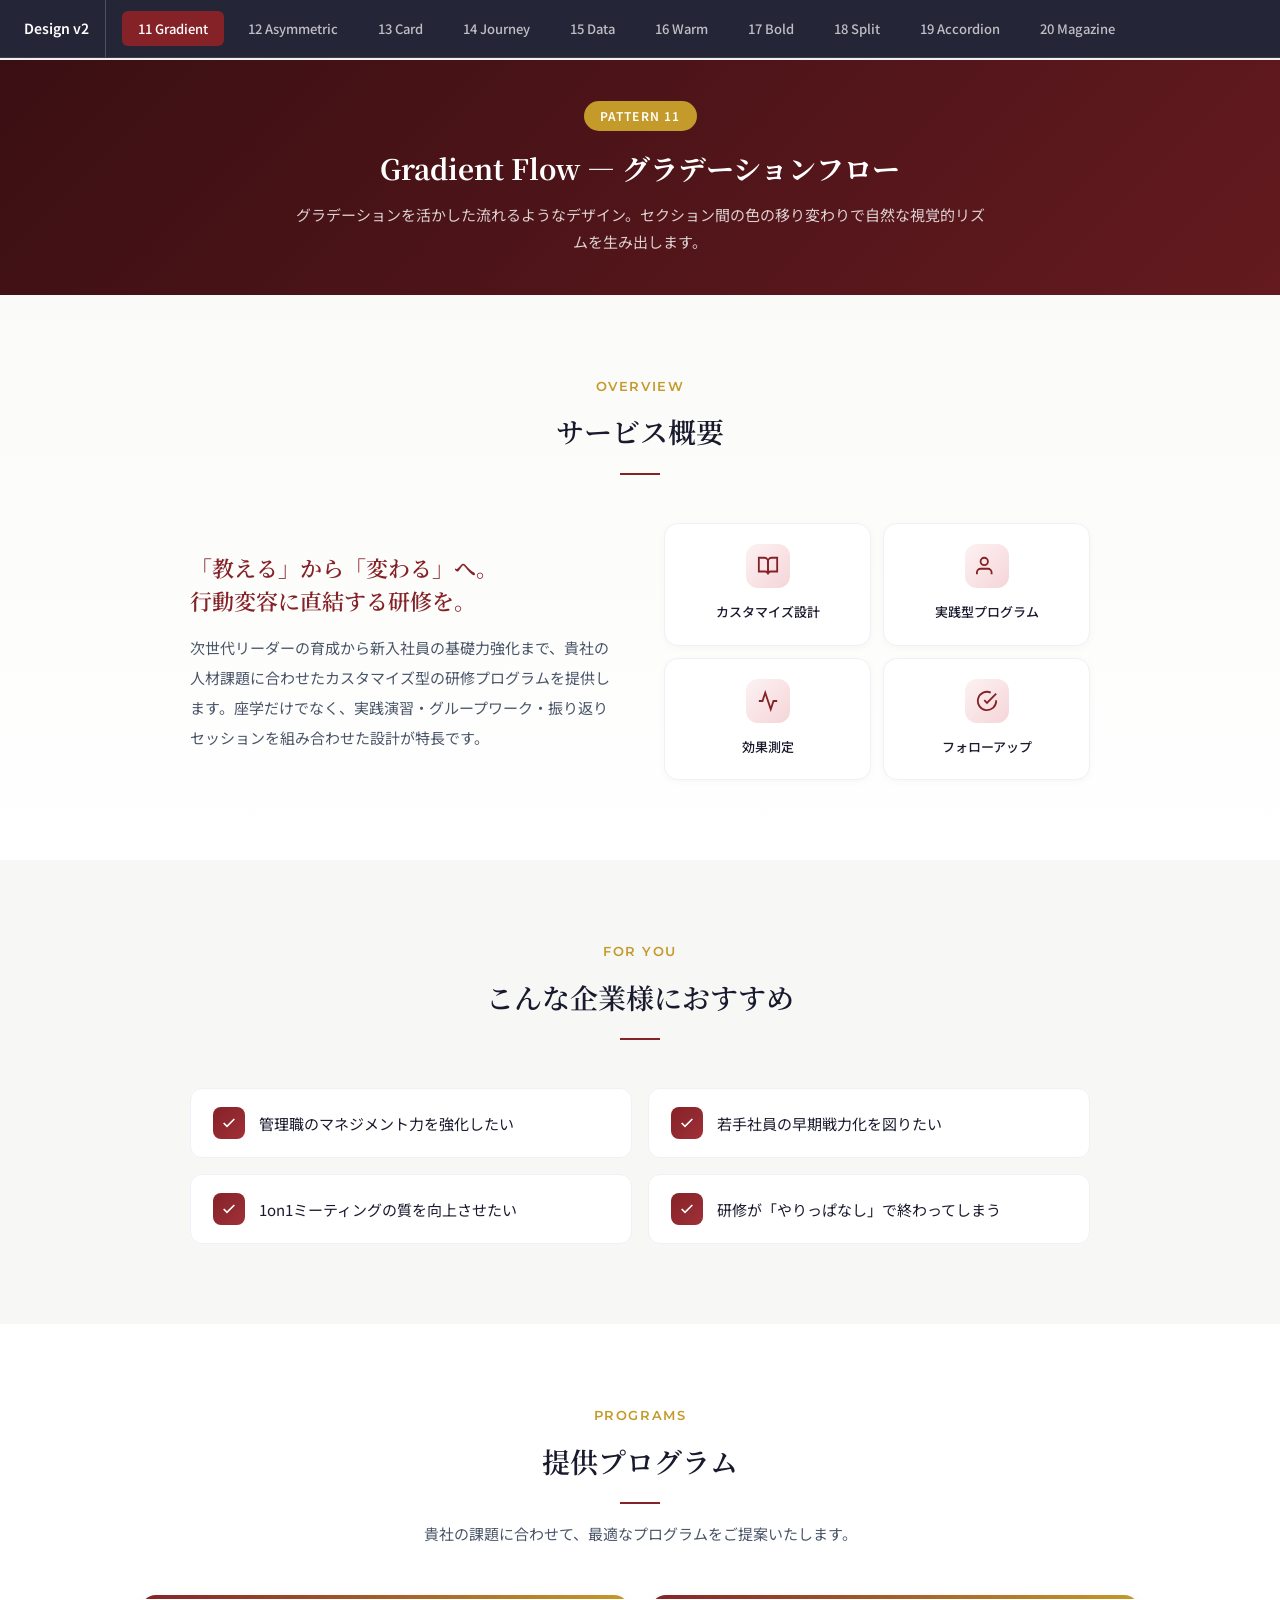
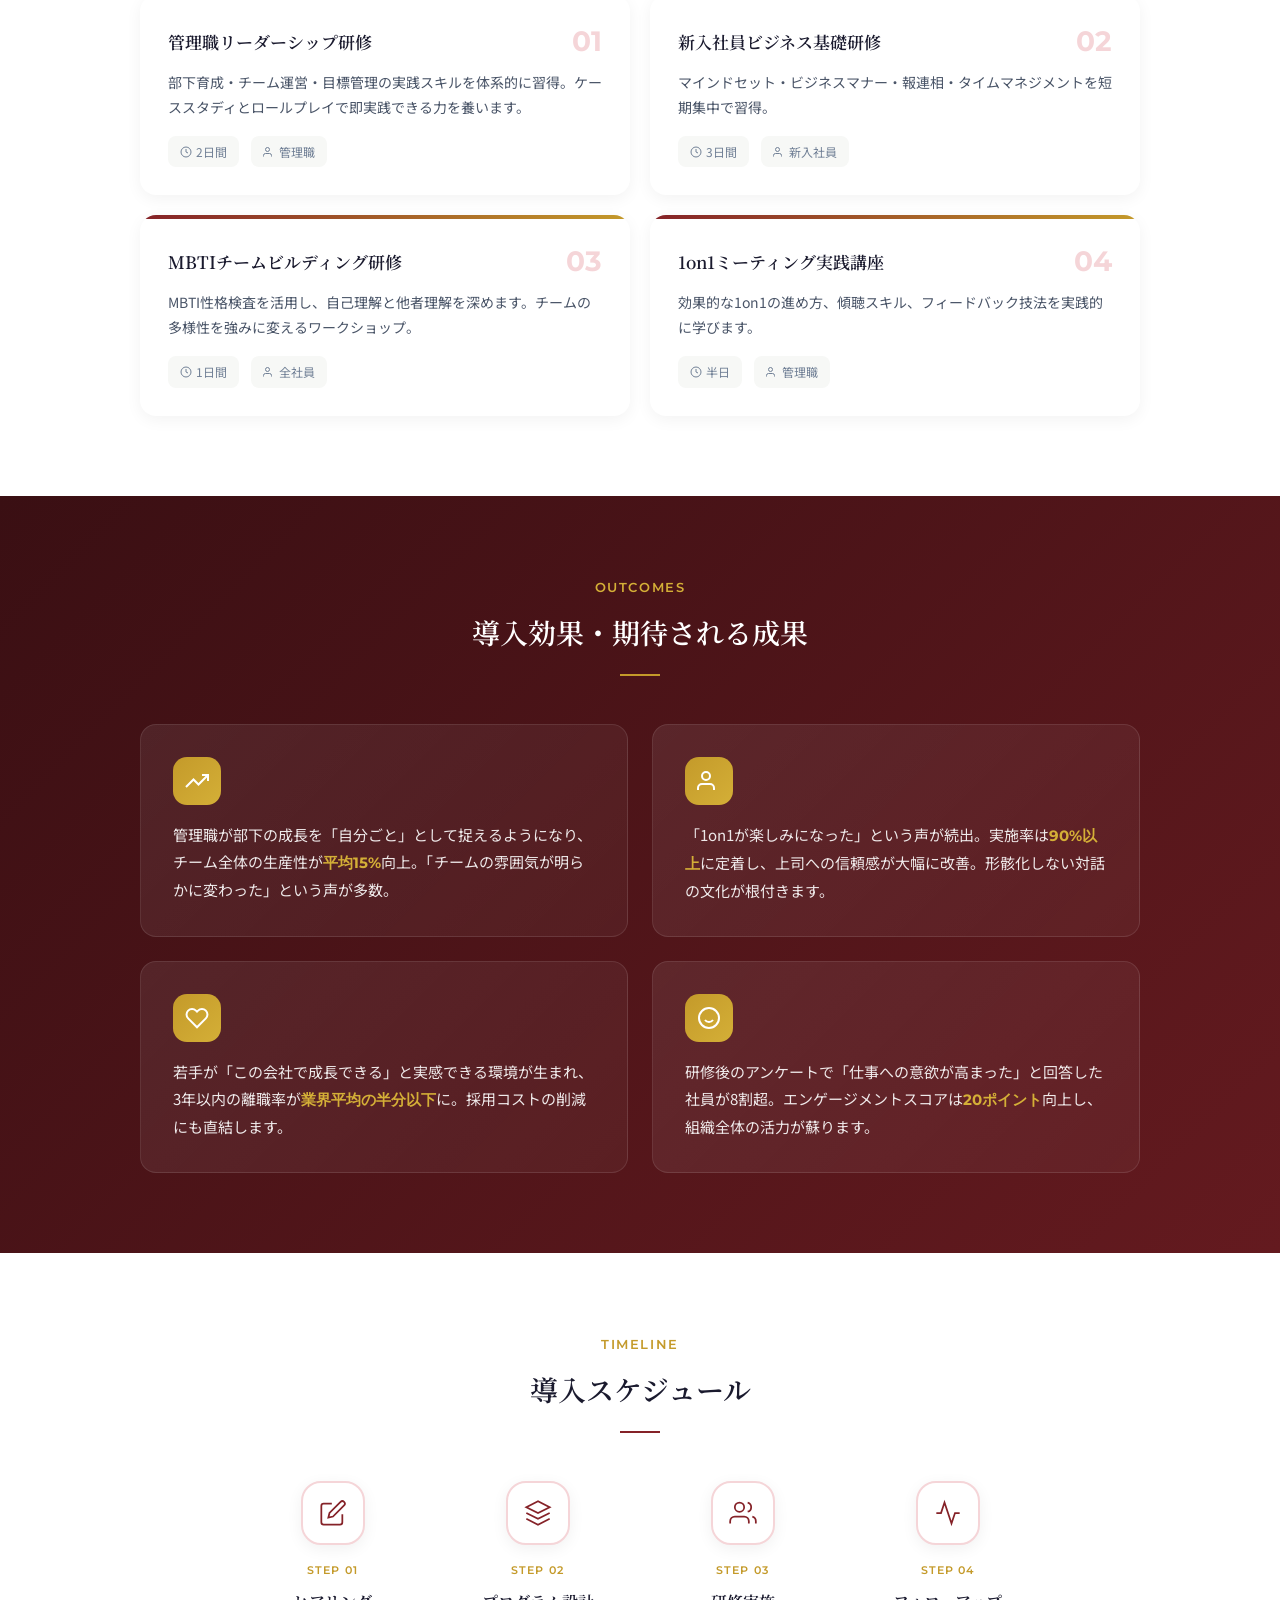
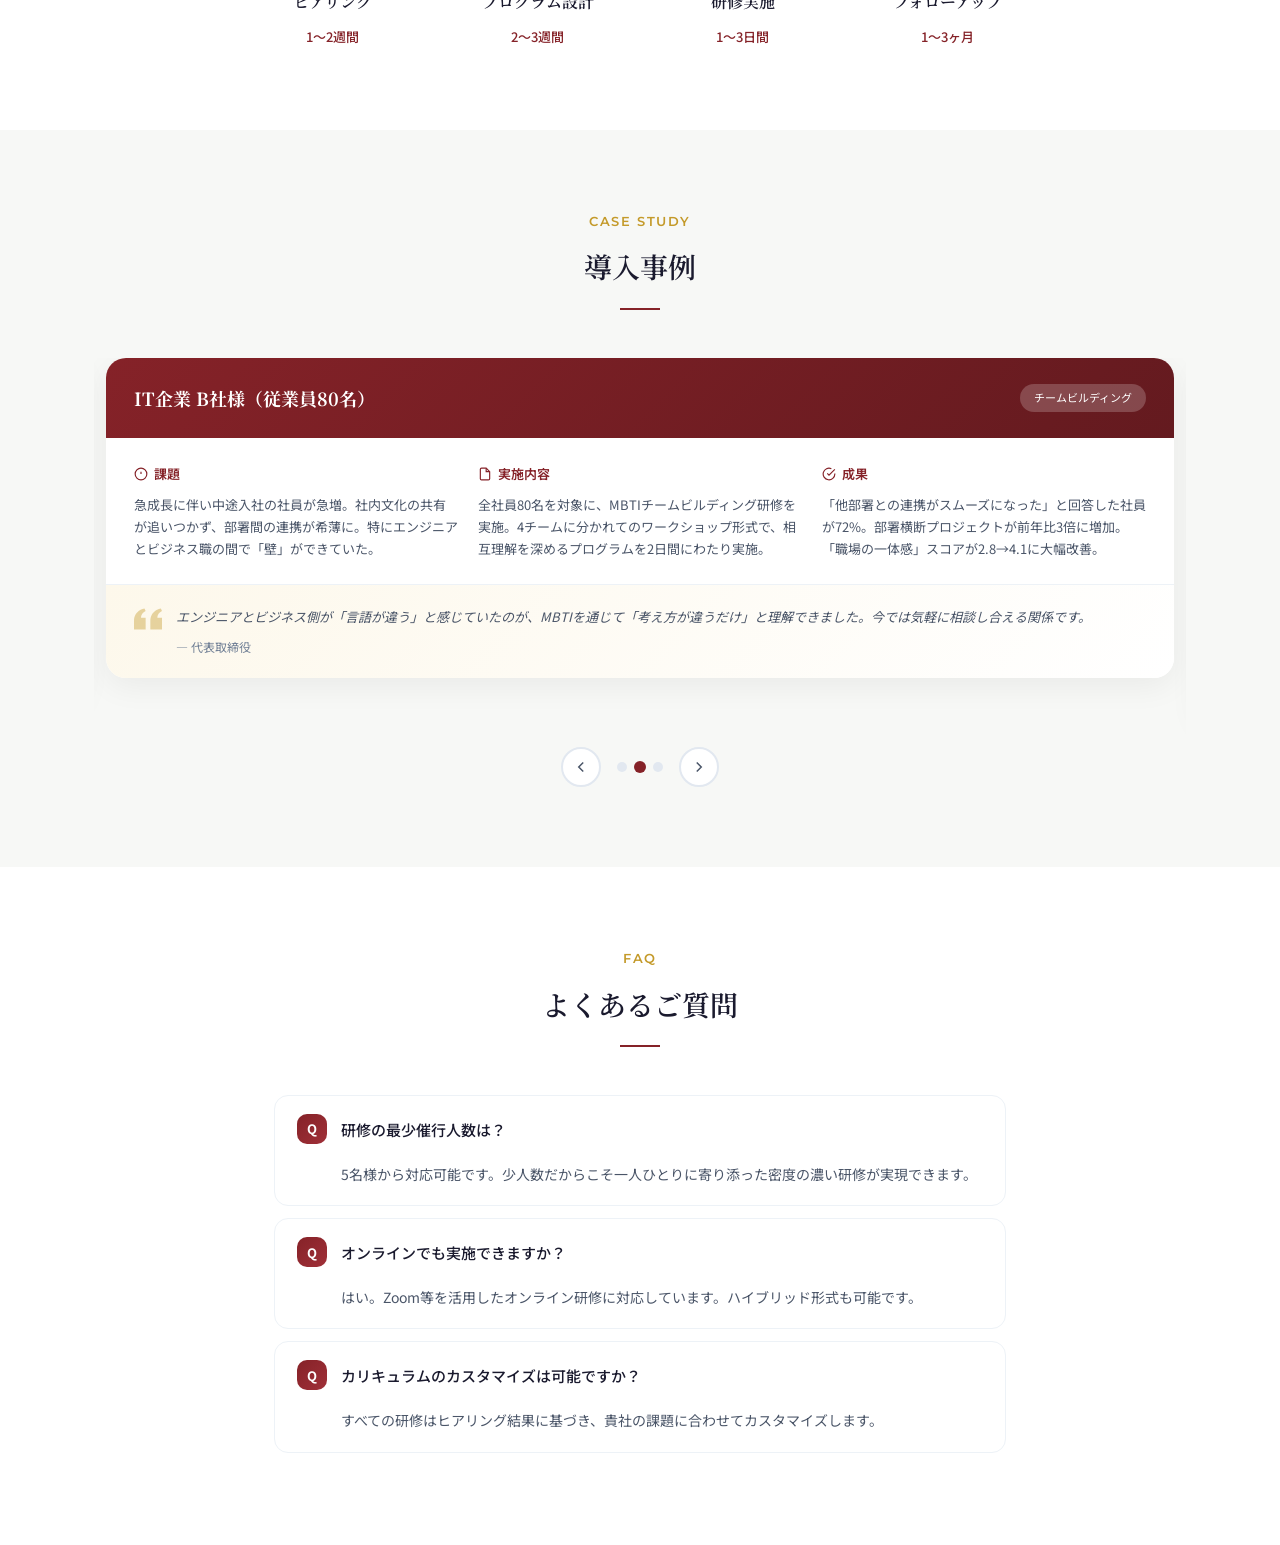
==== design-preview-v2.html @ 5eb3abff "feat: パターン10ベースの新10パターン（v2）を作成 - パターン11〜20の10バリエーションを新規作成 - 効果セクション: 数値だけの羅列をやめ、定性的な説明と数値を   組み合わせた表" ====
<!DOCTYPE html>
<html lang="ja">
<head>
<meta charset="UTF-8">
<meta name="viewport" content="width=device-width, initial-scale=1.0">
<title>サービス詳細ページ デザイン比較 v2 - 10パターン</title>
<link href="https://fonts.googleapis.com/css2?family=Noto+Sans+JP:wght@300;400;500;600;700&family=Noto+Serif+JP:wght@400;500;600;700&family=Montserrat:wght@400;500;600;700&display=swap" rel="stylesheet">
<style>
:root {
  --primary: #852228;
  --primary-dark: #641a1f;
  --primary-light: #a03038;
  --primary-50: #fdf2f3;
  --primary-100: #f5d5d8;
  --primary-200: #e8aab0;
  --primary-900: #3a0f13;
  --accent: #c49a2a;
  --accent-light: #d4af37;
  --accent-50: #fdf8eb;
  --text-primary: #1a1a2e;
  --text-secondary: #4a5568;
  --text-muted: #718096;
  --border: #e2e8f0;
  --border-light: #edf2f7;
  --bg-white: #ffffff;
  --bg-warm: #fafaf8;
  --bg-section: #f7f8f6;
  --font-body: 'Noto Sans JP', sans-serif;
  --font-heading: 'Noto Serif JP', serif;
  --font-mono: 'Montserrat', sans-serif;
}
* { margin: 0; padding: 0; box-sizing: border-box; }
body { font-family: var(--font-body); color: var(--text-primary); background: #f0f0f0; font-weight: 400; line-height: 1.8; }

/* Navigation */
.nav-bar {
  position: fixed; top: 0; left: 0; right: 0; z-index: 1000;
  background: rgba(26,26,46,0.95); backdrop-filter: blur(12px);
  padding: 0; border-bottom: 1px solid rgba(255,255,255,0.1);
}
.nav-inner {
  max-width: 1400px; margin: 0 auto; padding: 0 24px;
  display: flex; align-items: center; gap: 8px;
  overflow-x: auto; -webkit-overflow-scrolling: touch;
}
.nav-bar h1 { color: #fff; font-size: 14px; font-weight: 600; white-space: nowrap; padding: 16px 16px 16px 0; border-right: 1px solid rgba(255,255,255,0.2); margin-right: 8px; font-family: var(--font-body); }
.nav-btn {
  padding: 8px 16px; border: none; border-radius: 6px; cursor: pointer;
  font-size: 13px; font-weight: 500; white-space: nowrap;
  background: transparent; color: rgba(255,255,255,0.7);
  transition: all 0.2s; font-family: var(--font-body);
}
.nav-btn:hover { background: rgba(255,255,255,0.1); color: #fff; }
.nav-btn.active { background: var(--primary); color: #fff; }

/* Pattern container */
.pattern-wrapper { padding-top: 60px; }
.pattern-section { display: none; min-height: 100vh; background: var(--bg-white); }
.pattern-section.active { display: block; }

/* Pattern title bar */
.pattern-title-bar {
  background: linear-gradient(135deg, var(--primary-900), var(--primary-dark));
  color: #fff; padding: 40px 24px; text-align: center;
}
.pattern-title-bar h2 { font-family: var(--font-heading); font-size: 28px; margin-bottom: 8px; }
.pattern-title-bar p { font-size: 15px; opacity: 0.8; max-width: 700px; margin: 0 auto; line-height: 1.8; }
.pattern-badge { display: inline-block; background: var(--accent); color: #fff; padding: 4px 16px; border-radius: 20px; font-size: 12px; font-weight: 600; margin-bottom: 12px; letter-spacing: 0.1em; }

/* Shared section styles */
.demo-container { max-width: 1140px; margin: 0 auto; padding: 0 24px; }
.demo-container--narrow { max-width: 780px; margin: 0 auto; padding: 0 24px; }
.demo-section { padding: 80px 0; }
.demo-section--gray { background: var(--bg-section); }
.demo-section--dark { background: linear-gradient(135deg, var(--primary-900), var(--primary-dark)); color: #fff; }
.demo-section--warm { background: var(--accent-50); }

/* Section header */
.sh { text-align: center; margin-bottom: 48px; }
.sh__label { font-family: var(--font-mono); font-size: 13px; font-weight: 600; color: var(--accent); letter-spacing: 0.12em; text-transform: uppercase; margin-bottom: 8px; }
.sh__title { font-family: var(--font-heading); font-size: 28px; font-weight: 600; margin-bottom: 16px; }
.sh__line { display: block; width: 40px; height: 2px; background: var(--primary); margin: 0 auto; }
.sh__desc { color: var(--text-secondary); font-size: 15px; margin-top: 16px; }
.demo-section--dark .sh__title { color: #fff; }
.demo-section--dark .sh__label { color: var(--accent-light); }
.demo-section--dark .sh__line { background: var(--accent); }

/* ===== Carousel shared styles ===== */
.carousel { position: relative; overflow: hidden; }
.carousel-track { display: flex; transition: transform 0.5s cubic-bezier(0.25,0.46,0.45,0.94); }
.carousel-slide { min-width: 100%; padding: 0 12px; box-sizing: border-box; }
.carousel-nav { display: flex; justify-content: center; align-items: center; gap: 16px; margin-top: 24px; }
.carousel-dots { display: flex; gap: 8px; }
.carousel-dot { width: 10px; height: 10px; border-radius: 50%; background: var(--border); border: none; cursor: pointer; transition: all 0.3s; padding: 0; }
.carousel-dot.active { background: var(--primary); transform: scale(1.2); }
.carousel-arrow { width: 40px; height: 40px; border-radius: 50%; border: 2px solid var(--border); background: #fff; cursor: pointer; display: flex; align-items: center; justify-content: center; transition: all 0.3s; flex-shrink: 0; }
.carousel-arrow:hover { border-color: var(--primary); background: var(--primary-50); }
.carousel-arrow svg { width: 18px; height: 18px; stroke: var(--text-secondary); }

/* Mobile responsive */
@media (max-width: 768px) {
  .pattern-title-bar h2 { font-size: 22px; }
  .demo-section { padding: 48px 0; }
  .sh__title { font-size: 22px; }
}
</style>
</head>
<body>
<!-- Navigation -->
<div class="nav-bar">
  <div class="nav-inner">
    <h1>Design v2</h1>
    <button class="nav-btn active" onclick="showPattern(0)">11 Gradient</button>
    <button class="nav-btn" onclick="showPattern(1)">12 Asymmetric</button>
    <button class="nav-btn" onclick="showPattern(2)">13 Card</button>
    <button class="nav-btn" onclick="showPattern(3)">14 Journey</button>
    <button class="nav-btn" onclick="showPattern(4)">15 Data</button>
    <button class="nav-btn" onclick="showPattern(5)">16 Warm</button>
    <button class="nav-btn" onclick="showPattern(6)">17 Bold</button>
    <button class="nav-btn" onclick="showPattern(7)">18 Split</button>
    <button class="nav-btn" onclick="showPattern(8)">19 Accordion</button>
    <button class="nav-btn" onclick="showPattern(9)">20 Magazine</button>
  </div>
</div>

<div class="pattern-wrapper">

<!-- ============================================ -->
<!-- PATTERN 11: Gradient Flow -->
<!-- ============================================ -->
<div class="pattern-section active" id="pattern-0">
  <div class="pattern-title-bar">
    <span class="pattern-badge">PATTERN 11</span>
    <h2>Gradient Flow — グラデーションフロー</h2>
    <p>グラデーションを活かした流れるようなデザイン。セクション間の色の移り変わりで自然な視覚的リズムを生み出します。</p>
  </div>
  <style>
    .v11-overview { max-width: 900px; margin: 0 auto; display: grid; grid-template-columns: 1fr 1fr; gap: 48px; align-items: center; }
    .v11-overview-lead { font-family: var(--font-heading); font-size: 22px; font-weight: 600; color: var(--primary); margin-bottom: 16px; line-height: 1.5; }
    .v11-overview-text { font-size: 15px; line-height: 2; color: var(--text-secondary); }
    .v11-overview-features { display: grid; grid-template-columns: 1fr 1fr; gap: 12px; }
    .v11-overview-feat { background: #fff; padding: 20px; border-radius: 14px; text-align: center; border: 1px solid var(--border-light); box-shadow: 0 2px 8px rgba(0,0,0,0.03); }
    .v11-overview-feat-icon { width: 44px; height: 44px; background: linear-gradient(135deg, var(--primary-50), var(--primary-100)); border-radius: 12px; display: flex; align-items: center; justify-content: center; margin: 0 auto 8px; }
    .v11-overview-feat-icon svg { width: 22px; height: 22px; stroke: var(--primary); }
    .v11-overview-feat-text { font-size: 13px; font-weight: 500; }

    .v11-targets { display: grid; grid-template-columns: repeat(2, 1fr); gap: 16px; max-width: 900px; margin: 0 auto; }
    .v11-target { display: flex; align-items: center; gap: 14px; padding: 18px 22px; background: #fff; border-radius: 12px; border: 1px solid var(--border-light); font-size: 15px; transition: all 0.3s; }
    .v11-target:hover { border-color: var(--primary-200); box-shadow: 0 4px 12px rgba(133,34,40,0.06); }
    .v11-target-icon { flex-shrink: 0; width: 32px; height: 32px; background: linear-gradient(135deg, var(--primary), var(--primary-light)); border-radius: 8px; display: flex; align-items: center; justify-content: center; }
    .v11-target-icon svg { width: 16px; height: 16px; stroke: #fff; }

    .v11-programs { display: grid; grid-template-columns: repeat(2, 1fr); gap: 20px; max-width: 1000px; margin: 0 auto; }
    .v11-prog { background: #fff; border-radius: 16px; overflow: hidden; box-shadow: 0 4px 16px rgba(0,0,0,0.05); transition: all 0.3s; }
    .v11-prog:hover { transform: translateY(-4px); box-shadow: 0 12px 32px rgba(133,34,40,0.1); }
    .v11-prog-accent { height: 4px; background: linear-gradient(to right, var(--primary), var(--accent)); }
    .v11-prog-body { padding: 28px; }
    .v11-prog-header { display: flex; justify-content: space-between; align-items: flex-start; margin-bottom: 12px; }
    .v11-prog-title { font-family: var(--font-heading); font-size: 17px; font-weight: 600; flex: 1; }
    .v11-prog-num { font-family: var(--font-mono); font-size: 28px; font-weight: 700; color: var(--primary-100); line-height: 1; }
    .v11-prog-desc { font-size: 14px; color: var(--text-secondary); line-height: 1.8; margin-bottom: 16px; }
    .v11-prog-footer { display: flex; gap: 12px; }
    .v11-prog-tag { display: inline-flex; align-items: center; gap: 4px; font-size: 12px; color: var(--text-muted); background: var(--bg-section); padding: 5px 12px; border-radius: 8px; }
    .v11-prog-tag svg { width: 12px; height: 12px; }

    .v11-outcomes { display: grid; grid-template-columns: repeat(2, 1fr); gap: 24px; max-width: 1000px; margin: 0 auto; }
    .v11-outcome { padding: 32px; background: linear-gradient(135deg, rgba(255,255,255,0.08), rgba(255,255,255,0.04)); border-radius: 16px; border: 1px solid rgba(255,255,255,0.1); transition: all 0.3s; }
    .v11-outcome:hover { background: rgba(255,255,255,0.12); }
    .v11-outcome-icon { width: 48px; height: 48px; background: linear-gradient(135deg, var(--accent), var(--accent-light)); border-radius: 14px; display: flex; align-items: center; justify-content: center; margin-bottom: 16px; }
    .v11-outcome-icon svg { width: 24px; height: 24px; stroke: #fff; }
    .v11-outcome-text { font-size: 15px; line-height: 1.8; color: rgba(255,255,255,0.9); }
    .v11-outcome-highlight { color: var(--accent-light); font-weight: 700; font-family: var(--font-mono); }

    .v11-timeline { max-width: 800px; margin: 0 auto; display: grid; grid-template-columns: repeat(4, 1fr); gap: 20px; }
    .v11-tl { text-align: center; }
    .v11-tl-icon { width: 64px; height: 64px; background: #fff; border-radius: 20px; display: flex; align-items: center; justify-content: center; margin: 0 auto 16px; box-shadow: 0 4px 16px rgba(0,0,0,0.06); border: 2px solid var(--primary-100); }
    .v11-tl-icon svg { width: 28px; height: 28px; stroke: var(--primary); }
    .v11-tl-step { font-family: var(--font-mono); font-size: 11px; color: var(--accent); letter-spacing: 0.1em; margin-bottom: 8px; font-weight: 600; }
    .v11-tl-title { font-family: var(--font-heading); font-size: 16px; font-weight: 600; margin-bottom: 4px; }
    .v11-tl-dur { font-size: 13px; color: var(--primary); font-weight: 500; }

    /* Case carousel for v11 */
    .v11-case-card { background: #fff; border-radius: 20px; overflow: hidden; box-shadow: 0 8px 32px rgba(0,0,0,0.06); }
    .v11-case-header { background: linear-gradient(135deg, var(--primary), var(--primary-dark)); color: #fff; padding: 24px 28px; display: flex; justify-content: space-between; align-items: center; }
    .v11-case-company { font-family: var(--font-heading); font-size: 18px; }
    .v11-case-tag { background: rgba(255,255,255,0.2); padding: 4px 14px; border-radius: 20px; font-size: 11px; }
    .v11-case-detail { padding: 24px 28px; display: grid; grid-template-columns: 1fr 1fr 1fr; gap: 20px; border-bottom: 1px solid var(--border-light); }
    .v11-case-label { display: flex; align-items: center; gap: 6px; font-size: 13px; font-weight: 600; color: var(--primary); margin-bottom: 8px; }
    .v11-case-label svg { width: 14px; height: 14px; }
    .v11-case-block-text { font-size: 13px; color: var(--text-secondary); line-height: 1.7; }
    .v11-case-quote { padding: 20px 28px; background: linear-gradient(135deg, var(--accent-50), #fff); display: flex; gap: 14px; align-items: flex-start; }
    .v11-case-quote-icon { flex-shrink: 0; color: var(--accent); opacity: 0.4; }
    .v11-case-quote blockquote { font-style: italic; font-size: 13px; color: var(--text-secondary); line-height: 1.8; }
    .v11-case-quote cite { display: block; font-style: normal; font-size: 12px; color: var(--text-muted); margin-top: 8px; }

    .v11-faq { max-width: 780px; margin: 0 auto; }
    .v11-faq-item { margin-bottom: 12px; background: #fff; border-radius: 14px; border: 1px solid var(--border-light); overflow: hidden; }
    .v11-faq-item:hover { border-color: var(--primary-200); }
    .v11-faq-q { padding: 18px 22px; display: flex; align-items: center; gap: 14px; font-weight: 500; font-size: 15px; cursor: pointer; }
    .v11-faq-q-badge { flex-shrink: 0; width: 30px; height: 30px; background: linear-gradient(135deg, var(--primary), var(--primary-light)); color: #fff; border-radius: 10px; display: flex; align-items: center; justify-content: center; font-size: 13px; font-weight: 700; }
    .v11-faq-a { padding: 0 22px 18px 66px; font-size: 14px; color: var(--text-secondary); line-height: 1.8; }

    @media (max-width: 768px) {
      .v11-overview { grid-template-columns: 1fr; gap: 24px; }
      .v11-targets { grid-template-columns: 1fr; }
      .v11-programs { grid-template-columns: 1fr; }
      .v11-outcomes { grid-template-columns: 1fr; }
      .v11-timeline { grid-template-columns: repeat(2, 1fr); }
      .v11-case-detail { grid-template-columns: 1fr; }
    }
  </style>

  <!-- Overview -->
  <section class="demo-section" style="background:linear-gradient(180deg,var(--bg-warm),#fff)"><div class="demo-container"><div class="sh"><p class="sh__label">Overview</p><h2 class="sh__title">サービス概要</h2><span class="sh__line"></span></div>
    <div class="v11-overview">
      <div><div class="v11-overview-lead">「教える」から「変わる」へ。<br>行動変容に直結する研修を。</div><p class="v11-overview-text">次世代リーダーの育成から新入社員の基礎力強化まで、貴社の人材課題に合わせたカスタマイズ型の研修プログラムを提供します。座学だけでなく、実践演習・グループワーク・振り返りセッションを組み合わせた設計が特長です。</p></div>
      <div class="v11-overview-features">
        <div class="v11-overview-feat"><div class="v11-overview-feat-icon"><svg viewBox="0 0 24 24" fill="none" stroke="currentColor" stroke-width="2"><path d="M2 3h6a4 4 0 0 1 4 4v14a3 3 0 0 0-3-3H2z"/><path d="M22 3h-6a4 4 0 0 0-4 4v14a3 3 0 0 1 3-3h7z"/></svg></div><span class="v11-overview-feat-text">カスタマイズ設計</span></div>
        <div class="v11-overview-feat"><div class="v11-overview-feat-icon"><svg viewBox="0 0 24 24" fill="none" stroke="currentColor" stroke-width="2"><path d="M17 21v-2a4 4 0 0 0-4-4H5a4 4 0 0 0-4 4v2"/><circle cx="9" cy="7" r="4"/></svg></div><span class="v11-overview-feat-text">実践型プログラム</span></div>
        <div class="v11-overview-feat"><div class="v11-overview-feat-icon"><svg viewBox="0 0 24 24" fill="none" stroke="currentColor" stroke-width="2"><polyline points="22 12 18 12 15 21 9 3 6 12 2 12"/></svg></div><span class="v11-overview-feat-text">効果測定</span></div>
        <div class="v11-overview-feat"><div class="v11-overview-feat-icon"><svg viewBox="0 0 24 24" fill="none" stroke="currentColor" stroke-width="2"><path d="M22 11.08V12a10 10 0 1 1-5.93-9.14"/><polyline points="22 4 12 14.01 9 11.01"/></svg></div><span class="v11-overview-feat-text">フォローアップ</span></div>
      </div>
    </div></div></section>

  <!-- Targets -->
  <section class="demo-section demo-section--gray"><div class="demo-container"><div class="sh"><p class="sh__label">For You</p><h2 class="sh__title">こんな企業様におすすめ</h2><span class="sh__line"></span></div>
    <div class="v11-targets">
      <div class="v11-target"><div class="v11-target-icon"><svg viewBox="0 0 24 24" fill="none" stroke="currentColor" stroke-width="2.5"><polyline points="20 6 9 17 4 12"/></svg></div>管理職のマネジメント力を強化したい</div>
      <div class="v11-target"><div class="v11-target-icon"><svg viewBox="0 0 24 24" fill="none" stroke="currentColor" stroke-width="2.5"><polyline points="20 6 9 17 4 12"/></svg></div>若手社員の早期戦力化を図りたい</div>
      <div class="v11-target"><div class="v11-target-icon"><svg viewBox="0 0 24 24" fill="none" stroke="currentColor" stroke-width="2.5"><polyline points="20 6 9 17 4 12"/></svg></div>1on1ミーティングの質を向上させたい</div>
      <div class="v11-target"><div class="v11-target-icon"><svg viewBox="0 0 24 24" fill="none" stroke="currentColor" stroke-width="2.5"><polyline points="20 6 9 17 4 12"/></svg></div>研修が「やりっぱなし」で終わってしまう</div>
    </div></div></section>

  <!-- Programs -->
  <section class="demo-section"><div class="demo-container"><div class="sh"><p class="sh__label">Programs</p><h2 class="sh__title">提供プログラム</h2><span class="sh__line"></span><p class="sh__desc">貴社の課題に合わせて、最適なプログラムをご提案いたします。</p></div>
    <div class="v11-programs">
      <div class="v11-prog"><div class="v11-prog-accent"></div><div class="v11-prog-body"><div class="v11-prog-header"><h3 class="v11-prog-title">管理職リーダーシップ研修</h3><span class="v11-prog-num">01</span></div><p class="v11-prog-desc">部下育成・チーム運営・目標管理の実践スキルを体系的に習得。ケーススタディとロールプレイで即実践できる力を養います。</p><div class="v11-prog-footer"><span class="v11-prog-tag"><svg viewBox="0 0 24 24" fill="none" stroke="currentColor" stroke-width="2"><circle cx="12" cy="12" r="10"/><polyline points="12 6 12 12 16 14"/></svg>2日間</span><span class="v11-prog-tag"><svg viewBox="0 0 24 24" fill="none" stroke="currentColor" stroke-width="2"><path d="M17 21v-2a4 4 0 0 0-4-4H5a4 4 0 0 0-4 4v2"/><circle cx="9" cy="7" r="4"/></svg>管理職</span></div></div></div>
      <div class="v11-prog"><div class="v11-prog-accent"></div><div class="v11-prog-body"><div class="v11-prog-header"><h3 class="v11-prog-title">新入社員ビジネス基礎研修</h3><span class="v11-prog-num">02</span></div><p class="v11-prog-desc">マインドセット・ビジネスマナー・報連相・タイムマネジメントを短期集中で習得。</p><div class="v11-prog-footer"><span class="v11-prog-tag"><svg viewBox="0 0 24 24" fill="none" stroke="currentColor" stroke-width="2"><circle cx="12" cy="12" r="10"/><polyline points="12 6 12 12 16 14"/></svg>3日間</span><span class="v11-prog-tag"><svg viewBox="0 0 24 24" fill="none" stroke="currentColor" stroke-width="2"><path d="M17 21v-2a4 4 0 0 0-4-4H5a4 4 0 0 0-4 4v2"/><circle cx="9" cy="7" r="4"/></svg>新入社員</span></div></div></div>
      <div class="v11-prog"><div class="v11-prog-accent"></div><div class="v11-prog-body"><div class="v11-prog-header"><h3 class="v11-prog-title">MBTIチームビルディング研修</h3><span class="v11-prog-num">03</span></div><p class="v11-prog-desc">MBTI性格検査を活用し、自己理解と他者理解を深めます。チームの多様性を強みに変えるワークショップ。</p><div class="v11-prog-footer"><span class="v11-prog-tag"><svg viewBox="0 0 24 24" fill="none" stroke="currentColor" stroke-width="2"><circle cx="12" cy="12" r="10"/><polyline points="12 6 12 12 16 14"/></svg>1日間</span><span class="v11-prog-tag"><svg viewBox="0 0 24 24" fill="none" stroke="currentColor" stroke-width="2"><path d="M17 21v-2a4 4 0 0 0-4-4H5a4 4 0 0 0-4 4v2"/><circle cx="9" cy="7" r="4"/></svg>全社員</span></div></div></div>
      <div class="v11-prog"><div class="v11-prog-accent"></div><div class="v11-prog-body"><div class="v11-prog-header"><h3 class="v11-prog-title">1on1ミーティング実践講座</h3><span class="v11-prog-num">04</span></div><p class="v11-prog-desc">効果的な1on1の進め方、傾聴スキル、フィードバック技法を実践的に学びます。</p><div class="v11-prog-footer"><span class="v11-prog-tag"><svg viewBox="0 0 24 24" fill="none" stroke="currentColor" stroke-width="2"><circle cx="12" cy="12" r="10"/><polyline points="12 6 12 12 16 14"/></svg>半日</span><span class="v11-prog-tag"><svg viewBox="0 0 24 24" fill="none" stroke="currentColor" stroke-width="2"><path d="M17 21v-2a4 4 0 0 0-4-4H5a4 4 0 0 0-4 4v2"/><circle cx="9" cy="7" r="4"/></svg>管理職</span></div></div></div>
    </div></div></section>

  <!-- Outcomes -->
  <section class="demo-section demo-section--dark"><div class="demo-container"><div class="sh"><p class="sh__label">Outcomes</p><h2 class="sh__title">導入効果・期待される成果</h2><span class="sh__line"></span></div>
    <div class="v11-outcomes">
      <div class="v11-outcome"><div class="v11-outcome-icon"><svg viewBox="0 0 24 24" fill="none" stroke="currentColor" stroke-width="2"><polyline points="23 6 13.5 15.5 8.5 10.5 1 18"/><polyline points="17 6 23 6 23 12"/></svg></div><p class="v11-outcome-text">管理職が部下の成長を「自分ごと」として捉えるようになり、チーム全体の生産性が<span class="v11-outcome-highlight">平均15%</span>向上。「チームの雰囲気が明らかに変わった」という声が多数。</p></div>
      <div class="v11-outcome"><div class="v11-outcome-icon"><svg viewBox="0 0 24 24" fill="none" stroke="currentColor" stroke-width="2"><path d="M17 21v-2a4 4 0 0 0-4-4H5a4 4 0 0 0-4 4v2"/><circle cx="9" cy="7" r="4"/></svg></div><p class="v11-outcome-text">「1on1が楽しみになった」という声が続出。実施率は<span class="v11-outcome-highlight">90%以上</span>に定着し、上司への信頼感が大幅に改善。形骸化しない対話の文化が根付きます。</p></div>
      <div class="v11-outcome"><div class="v11-outcome-icon"><svg viewBox="0 0 24 24" fill="none" stroke="currentColor" stroke-width="2"><path d="M20.84 4.61a5.5 5.5 0 0 0-7.78 0L12 5.67l-1.06-1.06a5.5 5.5 0 0 0-7.78 7.78L12 21.23l8.84-8.84a5.5 5.5 0 0 0 0-7.78z"/></svg></div><p class="v11-outcome-text">若手が「この会社で成長できる」と実感できる環境が生まれ、3年以内の離職率が<span class="v11-outcome-highlight">業界平均の半分以下</span>に。採用コストの削減にも直結します。</p></div>
      <div class="v11-outcome"><div class="v11-outcome-icon"><svg viewBox="0 0 24 24" fill="none" stroke="currentColor" stroke-width="2"><circle cx="12" cy="12" r="10"/><path d="M8 14s1.5 2 4 2 4-2 4-2"/><line x1="9" y1="9" x2="9.01" y2="9"/><line x1="15" y1="9" x2="15.01" y2="9"/></svg></div><p class="v11-outcome-text">研修後のアンケートで「仕事への意欲が高まった」と回答した社員が8割超。エンゲージメントスコアは<span class="v11-outcome-highlight">20ポイント</span>向上し、組織全体の活力が蘇ります。</p></div>
    </div></div></section>

  <!-- Timeline -->
  <section class="demo-section"><div class="demo-container"><div class="sh"><p class="sh__label">Timeline</p><h2 class="sh__title">導入スケジュール</h2><span class="sh__line"></span></div>
    <div class="v11-timeline">
      <div class="v11-tl"><div class="v11-tl-icon"><svg viewBox="0 0 24 24" fill="none" stroke="currentColor" stroke-width="1.5"><path d="M11 4H4a2 2 0 0 0-2 2v14a2 2 0 0 0 2 2h14a2 2 0 0 0 2-2v-7"/><path d="M18.5 2.5a2.121 2.121 0 0 1 3 3L12 15l-4 1 1-4 9.5-9.5z"/></svg></div><div class="v11-tl-step">STEP 01</div><h3 class="v11-tl-title">ヒアリング</h3><span class="v11-tl-dur">1〜2週間</span></div>
      <div class="v11-tl"><div class="v11-tl-icon"><svg viewBox="0 0 24 24" fill="none" stroke="currentColor" stroke-width="1.5"><polygon points="12 2 2 7 12 12 22 7 12 2"/><polyline points="2 17 12 22 22 17"/><polyline points="2 12 12 17 22 12"/></svg></div><div class="v11-tl-step">STEP 02</div><h3 class="v11-tl-title">プログラム設計</h3><span class="v11-tl-dur">2〜3週間</span></div>
      <div class="v11-tl"><div class="v11-tl-icon"><svg viewBox="0 0 24 24" fill="none" stroke="currentColor" stroke-width="1.5"><path d="M17 21v-2a4 4 0 0 0-4-4H5a4 4 0 0 0-4 4v2"/><circle cx="9" cy="7" r="4"/><path d="M23 21v-2a4 4 0 0 0-3-3.87"/><path d="M16 3.13a4 4 0 0 1 0 7.75"/></svg></div><div class="v11-tl-step">STEP 03</div><h3 class="v11-tl-title">研修実施</h3><span class="v11-tl-dur">1〜3日間</span></div>
      <div class="v11-tl"><div class="v11-tl-icon"><svg viewBox="0 0 24 24" fill="none" stroke="currentColor" stroke-width="1.5"><polyline points="22 12 18 12 15 21 9 3 6 12 2 12"/></svg></div><div class="v11-tl-step">STEP 04</div><h3 class="v11-tl-title">フォローアップ</h3><span class="v11-tl-dur">1〜3ヶ月</span></div>
    </div></div></section>

  <!-- Case Study -->
  <section class="demo-section demo-section--gray"><div class="demo-container"><div class="sh"><p class="sh__label">Case Study</p><h2 class="sh__title">導入事例</h2><span class="sh__line"></span></div>
    <div class="carousel" data-carousel>
      <div class="carousel-track">
        <div class="carousel-slide">
          <div class="v11-case-card">
            <div class="v11-case-header"><h3 class="v11-case-company">製造業 A社様（従業員350名）</h3><span class="v11-case-tag">管理職研修</span></div>
            <div class="v11-case-detail">
              <div><div class="v11-case-label"><svg viewBox="0 0 24 24" fill="none" stroke="currentColor" stroke-width="2"><circle cx="12" cy="12" r="10"/><line x1="12" y1="8" x2="12" y2="12"/><line x1="12" y1="16" x2="12.01" y2="16"/></svg>課題</div><p class="v11-case-block-text">管理職が「プレイヤー意識」から脱却できず、部下育成が後回しに。若手社員の3年以内離職率が35%に達し、「上が何も教えてくれない」という不満が蔓延していた。</p></div>
              <div><div class="v11-case-label"><svg viewBox="0 0 24 24" fill="none" stroke="currentColor" stroke-width="2"><path d="M14 2H6a2 2 0 0 0-2 2v16a2 2 0 0 0 2 2h12a2 2 0 0 0 2-2V8z"/><polyline points="14 2 14 8 20 8"/></svg>実施内容</div><p class="v11-case-block-text">管理職15名を対象に6ヶ月間のリーダーシップ開発プログラムを実施。月1回の集合研修（計6回）に加え、月2回のオンラインフォローアップで学びの定着を促進。360度フィードバックも導入。</p></div>
              <div><div class="v11-case-label"><svg viewBox="0 0 24 24" fill="none" stroke="currentColor" stroke-width="2"><path d="M22 11.08V12a10 10 0 1 1-5.93-9.14"/><polyline points="22 4 12 14.01 9 11.01"/></svg>成果</div><p class="v11-case-block-text">若手離職率が35%→15%に半減。管理職全員が1on1を月2回以上実施するようになり、部下からの信頼度スコアが3.2→4.2に改善。「上司に相談しやすくなった」が全社アンケートで最多回答に。</p></div>
            </div>
            <div class="v11-case-quote"><svg class="v11-case-quote-icon" width="28" height="28" viewBox="0 0 24 24" fill="currentColor"><path d="M14.017 21v-7.391c0-5.704 3.731-9.57 8.983-10.609l.995 2.151c-2.432.917-3.995 3.638-3.995 5.849h4v10H14.017zM0 21v-7.391c0-5.704 3.731-9.57 8.983-10.609l.995 2.151C7.546 6.068 5.983 8.789 5.983 11h4v10H0z"/></svg><blockquote><p>研修で学んだことをすぐ現場で試せる設計が良かったです。特に1on1の質が変わり、部下から「相談しやすくなった」と言われるようになりました。</p><cite>— 人事部長</cite></blockquote></div>
          </div>
        </div>
        <div class="carousel-slide">
          <div class="v11-case-card">
            <div class="v11-case-header"><h3 class="v11-case-company">IT企業 B社様（従業員80名）</h3><span class="v11-case-tag">チームビルディング</span></div>
            <div class="v11-case-detail">
              <div><div class="v11-case-label"><svg viewBox="0 0 24 24" fill="none" stroke="currentColor" stroke-width="2"><circle cx="12" cy="12" r="10"/><line x1="12" y1="8" x2="12" y2="12"/><line x1="12" y1="16" x2="12.01" y2="16"/></svg>課題</div><p class="v11-case-block-text">急成長に伴い中途入社の社員が急増。社内文化の共有が追いつかず、部署間の連携が希薄に。特にエンジニアとビジネス職の間で「壁」ができていた。</p></div>
              <div><div class="v11-case-label"><svg viewBox="0 0 24 24" fill="none" stroke="currentColor" stroke-width="2"><path d="M14 2H6a2 2 0 0 0-2 2v16a2 2 0 0 0 2 2h12a2 2 0 0 0 2-2V8z"/><polyline points="14 2 14 8 20 8"/></svg>実施内容</div><p class="v11-case-block-text">全社員80名を対象に、MBTIチームビルディング研修を実施。4チームに分かれてのワークショップ形式で、相互理解を深めるプログラムを2日間にわたり実施。</p></div>
              <div><div class="v11-case-label"><svg viewBox="0 0 24 24" fill="none" stroke="currentColor" stroke-width="2"><path d="M22 11.08V12a10 10 0 1 1-5.93-9.14"/><polyline points="22 4 12 14.01 9 11.01"/></svg>成果</div><p class="v11-case-block-text">「他部署との連携がスムーズになった」と回答した社員が72%。部署横断プロジェクトが前年比3倍に増加。「職場の一体感」スコアが2.8→4.1に大幅改善。</p></div>
            </div>
            <div class="v11-case-quote"><svg class="v11-case-quote-icon" width="28" height="28" viewBox="0 0 24 24" fill="currentColor"><path d="M14.017 21v-7.391c0-5.704 3.731-9.57 8.983-10.609l.995 2.151c-2.432.917-3.995 3.638-3.995 5.849h4v10H14.017zM0 21v-7.391c0-5.704 3.731-9.57 8.983-10.609l.995 2.151C7.546 6.068 5.983 8.789 5.983 11h4v10H0z"/></svg><blockquote><p>エンジニアとビジネス側が「言語が違う」と感じていたのが、MBTIを通じて「考え方が違うだけ」と理解できました。今では気軽に相談し合える関係です。</p><cite>— 代表取締役</cite></blockquote></div>
          </div>
        </div>
        <div class="carousel-slide">
          <div class="v11-case-card">
            <div class="v11-case-header"><h3 class="v11-case-company">サービス業 C社様（従業員1,200名）</h3><span class="v11-case-tag">新入社員研修</span></div>
            <div class="v11-case-detail">
              <div><div class="v11-case-label"><svg viewBox="0 0 24 24" fill="none" stroke="currentColor" stroke-width="2"><circle cx="12" cy="12" r="10"/><line x1="12" y1="8" x2="12" y2="12"/><line x1="12" y1="16" x2="12.01" y2="16"/></svg>課題</div><p class="v11-case-block-text">新入社員の早期離職が深刻で、入社1年以内の離職率が28%に。OJTに依存した育成体制で、配属先により教育の質にばらつきがあった。</p></div>
              <div><div class="v11-case-label"><svg viewBox="0 0 24 24" fill="none" stroke="currentColor" stroke-width="2"><path d="M14 2H6a2 2 0 0 0-2 2v16a2 2 0 0 0 2 2h12a2 2 0 0 0 2-2V8z"/><polyline points="14 2 14 8 20 8"/></svg>実施内容</div><p class="v11-case-block-text">新入社員60名を対象に3日間のビジネス基礎研修を実施。さらに配属後3ヶ月間、月1回のフォローアップ研修とメンター制度を組み合わせた継続支援プログラムを展開。</p></div>
              <div><div class="v11-case-label"><svg viewBox="0 0 24 24" fill="none" stroke="currentColor" stroke-width="2"><path d="M22 11.08V12a10 10 0 1 1-5.93-9.14"/><polyline points="22 4 12 14.01 9 11.01"/></svg>成果</div><p class="v11-case-block-text">入社1年以内の離職率が28%→12%に激減。「自信を持って仕事に取り組める」という回答が34%→91%に上昇。上司からも「例年より即戦力になるのが早い」との評価。</p></div>
            </div>
            <div class="v11-case-quote"><svg class="v11-case-quote-icon" width="28" height="28" viewBox="0 0 24 24" fill="currentColor"><path d="M14.017 21v-7.391c0-5.704 3.731-9.57 8.983-10.609l.995 2.151c-2.432.917-3.995 3.638-3.995 5.849h4v10H14.017zM0 21v-7.391c0-5.704 3.731-9.57 8.983-10.609l.995 2.151C7.546 6.068 5.983 8.789 5.983 11h4v10H0z"/></svg><blockquote><p>今までは「見て覚えろ」文化でしたが、体系的な研修のおかげで新入社員が自信を持って仕事に臨めるようになりました。メンター制度との組み合わせも効果的でした。</p><cite>— 人材開発課長</cite></blockquote></div>
          </div>
        </div>
      </div>
      <div class="carousel-nav">
        <button class="carousel-arrow carousel-prev"><svg viewBox="0 0 24 24" fill="none" stroke="currentColor" stroke-width="2"><polyline points="15 18 9 12 15 6"/></svg></button>
        <div class="carousel-dots"><button class="carousel-dot active"></button><button class="carousel-dot"></button><button class="carousel-dot"></button></div>
        <button class="carousel-arrow carousel-next"><svg viewBox="0 0 24 24" fill="none" stroke="currentColor" stroke-width="2"><polyline points="9 18 15 12 9 6"/></svg></button>
      </div>
    </div></div></section>

  <!-- FAQ -->
  <section class="demo-section"><div class="demo-container--narrow"><div class="sh"><p class="sh__label">FAQ</p><h2 class="sh__title">よくあるご質問</h2><span class="sh__line"></span></div>
    <div class="v11-faq">
      <div class="v11-faq-item"><div class="v11-faq-q"><span class="v11-faq-q-badge">Q</span>研修の最少催行人数は？</div><div class="v11-faq-a">5名様から対応可能です。少人数だからこそ一人ひとりに寄り添った密度の濃い研修が実現できます。</div></div>
      <div class="v11-faq-item"><div class="v11-faq-q"><span class="v11-faq-q-badge">Q</span>オンラインでも実施できますか？</div><div class="v11-faq-a">はい。Zoom等を活用したオンライン研修に対応しています。ハイブリッド形式も可能です。</div></div>
      <div class="v11-faq-item"><div class="v11-faq-q"><span class="v11-faq-q-badge">Q</span>カリキュラムのカスタマイズは可能ですか？</div><div class="v11-faq-a">すべての研修はヒアリング結果に基づき、貴社の課題に合わせてカスタマイズします。</div></div>
    </div></div></section>
</div>

<!-- ============================================ -->
<!-- PATTERN 12: Asymmetric — 左右非対称レイアウト -->
<!-- ============================================ -->
<div class="pattern-section" id="pattern-1">
  <div class="pattern-title-bar">
    <span class="pattern-badge">PATTERN 12</span>
    <h2>Asymmetric — 左右非対称レイアウト</h2>
    <p>左右非対称のレイアウトで視覚的リズムを生み出し、飽きさせないスクロール体験を実現します。</p>
  </div>
  <style>
    .v12-overview { max-width: 900px; margin: 0 auto; }
    .v12-overview-lead { font-family: var(--font-heading); font-size: 24px; font-weight: 600; color: var(--primary); margin-bottom: 16px; text-align: center; }
    .v12-overview-text { font-size: 15px; line-height: 2; color: var(--text-secondary); max-width: 700px; margin: 0 auto; text-align: center; }
    .v12-overview-grid { display: grid; grid-template-columns: 1fr 1fr 1fr; gap: 16px; margin-top: 32px; }
    .v12-overview-chip { background: #fff; padding: 16px; border-radius: 12px; text-align: center; border: 1px solid var(--border-light); font-size: 14px; font-weight: 500; }
    .v12-overview-chip svg { display: block; margin: 0 auto 8px; width: 24px; height: 24px; stroke: var(--primary); }

    .v12-targets { max-width: 900px; margin: 0 auto; }
    .v12-target-row { display: grid; grid-template-columns: 60% 40%; gap: 0; margin-bottom: 12px; }
    .v12-target-row:nth-child(even) { grid-template-columns: 40% 60%; }
    .v12-target-item { display: flex; align-items: center; gap: 12px; padding: 16px 20px; background: #fff; border-radius: 12px; border: 1px solid var(--border-light); font-size: 15px; }
    .v12-target-dot { flex-shrink: 0; width: 8px; height: 8px; background: var(--primary); border-radius: 50%; }

    .v12-programs { display: grid; grid-template-columns: 3fr 2fr; gap: 20px; max-width: 1000px; margin: 0 auto; }
    .v12-programs > :nth-child(2) { margin-top: 40px; }
    .v12-programs > :nth-child(3) { margin-top: -20px; }
    .v12-prog { background: #fff; border-radius: 16px; padding: 28px; box-shadow: 0 4px 16px rgba(0,0,0,0.05); border-top: 3px solid var(--primary); }
    .v12-prog-title { font-family: var(--font-heading); font-size: 17px; font-weight: 600; margin-bottom: 10px; }
    .v12-prog-desc { font-size: 14px; color: var(--text-secondary); line-height: 1.8; margin-bottom: 12px; }
    .v12-prog-meta { font-size: 12px; color: var(--text-muted); }

    .v12-outcomes { max-width: 900px; margin: 0 auto; }
    .v12-outcome { display: grid; grid-template-columns: auto 1fr; gap: 24px; align-items: start; padding: 28px; margin-bottom: 20px; background: rgba(255,255,255,0.06); border-radius: 16px; border-left: 4px solid var(--accent); }
    .v12-outcome-num { font-family: var(--font-mono); font-size: 36px; font-weight: 700; color: var(--accent-light); line-height: 1; min-width: 80px; text-align: center; }
    .v12-outcome-text { font-size: 15px; line-height: 1.8; color: rgba(255,255,255,0.9); }

    .v12-tl { max-width: 700px; margin: 0 auto; position: relative; padding-left: 40px; }
    .v12-tl::before { content:''; position: absolute; left: 15px; top: 0; bottom: 0; width: 2px; background: var(--primary-200); }
    .v12-tl-item { position: relative; margin-bottom: 36px; }
    .v12-tl-dot { position: absolute; left: -33px; top: 4px; width: 12px; height: 12px; background: var(--primary); border-radius: 50%; border: 3px solid var(--primary-50); }
    .v12-tl-title { font-family: var(--font-heading); font-size: 17px; font-weight: 600; }
    .v12-tl-dur { font-size: 13px; color: var(--primary); font-weight: 500; }
    .v12-tl-desc { font-size: 14px; color: var(--text-secondary); margin-top: 4px; }

    .v12-case-card { background: #fff; border-radius: 16px; overflow: hidden; box-shadow: 0 6px 24px rgba(0,0,0,0.06); }
    .v12-case-header { background: var(--primary); color: #fff; padding: 20px 28px; }
    .v12-case-company { font-family: var(--font-heading); font-size: 18px; }
    .v12-case-body { padding: 24px 28px; }
    .v12-case-section { margin-bottom: 16px; }
    .v12-case-section-title { font-size: 13px; font-weight: 600; color: var(--primary); margin-bottom: 6px; display: flex; align-items: center; gap: 6px; }
    .v12-case-section-title svg { width: 14px; height: 14px; }
    .v12-case-section p { font-size: 13px; color: var(--text-secondary); line-height: 1.7; }
    .v12-case-quote { background: var(--accent-50); padding: 16px 20px; border-radius: 10px; margin-top: 16px; font-style: italic; font-size: 13px; color: var(--text-secondary); line-height: 1.7; }
    .v12-case-quote cite { display: block; font-style: normal; font-size: 12px; color: var(--text-muted); margin-top: 6px; }

    .v12-faq { max-width: 780px; margin: 0 auto; }
    .v12-faq-item { border-bottom: 1px solid var(--border); padding: 20px 0; }
    .v12-faq-q { display: flex; align-items: center; gap: 12px; font-weight: 500; font-size: 15px; }
    .v12-faq-q span { color: var(--primary); font-weight: 700; font-family: var(--font-mono); }
    .v12-faq-a { margin-top: 8px; padding-left: 28px; font-size: 14px; color: var(--text-secondary); line-height: 1.8; }

    @media (max-width: 768px) {
      .v12-overview-grid { grid-template-columns: 1fr; }
      .v12-target-row, .v12-target-row:nth-child(even) { grid-template-columns: 1fr; }
      .v12-programs { grid-template-columns: 1fr; }
      .v12-programs > :nth-child(2) { margin-top: 0; }
      .v12-programs > :nth-child(3) { margin-top: 0; }
      .v12-outcome { grid-template-columns: 1fr; }
      .v12-outcome-num { text-align: left; }
    }
  </style>

  <section class="demo-section"><div class="demo-container"><div class="sh"><p class="sh__label">Overview</p><h2 class="sh__title">サービス概要</h2><span class="sh__line"></span></div>
    <div class="v12-overview">
      <div class="v12-overview-lead">「教える」から「変わる」へ。</div>
      <p class="v12-overview-text">次世代リーダーの育成から新入社員の基礎力強化まで、貴社の人材課題に合わせたカスタマイズ型の研修プログラムを提供します。</p>
      <div class="v12-overview-grid">
        <div class="v12-overview-chip"><svg viewBox="0 0 24 24" fill="none" stroke="currentColor" stroke-width="2"><path d="M2 3h6a4 4 0 0 1 4 4v14a3 3 0 0 0-3-3H2z"/><path d="M22 3h-6a4 4 0 0 0-4 4v14a3 3 0 0 1 3-3h7z"/></svg>カスタマイズ設計</div>
        <div class="v12-overview-chip"><svg viewBox="0 0 24 24" fill="none" stroke="currentColor" stroke-width="2"><path d="M17 21v-2a4 4 0 0 0-4-4H5a4 4 0 0 0-4 4v2"/><circle cx="9" cy="7" r="4"/></svg>実践型プログラム</div>
        <div class="v12-overview-chip"><svg viewBox="0 0 24 24" fill="none" stroke="currentColor" stroke-width="2"><polyline points="22 12 18 12 15 21 9 3 6 12 2 12"/></svg>効果測定付き</div>
      </div>
    </div></div></section>

  <section class="demo-section demo-section--gray"><div class="demo-container"><div class="sh"><p class="sh__label">For You</p><h2 class="sh__title">こんな企業様におすすめ</h2><span class="sh__line"></span></div>
    <div class="v12-targets">
      <div class="v12-target-row"><div class="v12-target-item"><span class="v12-target-dot"></span>管理職のマネジメント力を強化したい</div></div>
      <div class="v12-target-row"><div></div><div class="v12-target-item"><span class="v12-target-dot"></span>若手社員の早期戦力化を図りたい</div></div>
      <div class="v12-target-row"><div class="v12-target-item"><span class="v12-target-dot"></span>1on1ミーティングの質を向上させたい</div></div>
      <div class="v12-target-row"><div></div><div class="v12-target-item"><span class="v12-target-dot"></span>研修が「やりっぱなし」で終わってしまう</div></div>
    </div></div></section>

  <section class="demo-section"><div class="demo-container"><div class="sh"><p class="sh__label">Programs</p><h2 class="sh__title">提供プログラム</h2><span class="sh__line"></span></div>
    <div class="v12-programs">
      <div class="v12-prog"><h3 class="v12-prog-title">管理職リーダーシップ研修</h3><p class="v12-prog-desc">部下育成・チーム運営・目標管理の実践スキルを体系的に習得。</p><p class="v12-prog-meta">2日間 ・ 管理職対象</p></div>
      <div class="v12-prog"><h3 class="v12-prog-title">新入社員ビジネス基礎研修</h3><p class="v12-prog-desc">マインドセット・ビジネスマナー・報連相を短期集中で習得。</p><p class="v12-prog-meta">3日間 ・ 新入社員対象</p></div>
      <div class="v12-prog"><h3 class="v12-prog-title">MBTIチームビルディング研修</h3><p class="v12-prog-desc">MBTI性格検査を活用し、自己理解と他者理解を深めるワークショップ。</p><p class="v12-prog-meta">1日間 ・ 全社員対象</p></div>
      <div class="v12-prog"><h3 class="v12-prog-title">1on1ミーティング実践講座</h3><p class="v12-prog-desc">効果的な1on1の進め方、傾聴スキル、フィードバック技法を実践。</p><p class="v12-prog-meta">半日 ・ 管理職対象</p></div>
    </div></div></section>

  <section class="demo-section demo-section--dark"><div class="demo-container"><div class="sh"><p class="sh__label">Outcomes</p><h2 class="sh__title">導入効果・期待される成果</h2><span class="sh__line"></span></div>
    <div class="v12-outcomes">
      <div class="v12-outcome"><div class="v12-outcome-num">15%</div><p class="v12-outcome-text">管理職が「指示するだけ」から「共に考える」スタイルに変わり、チーム全体の生産性が平均15%向上。メンバーの自発的な提案も増加しています。</p></div>
      <div class="v12-outcome"><div class="v12-outcome-num">90%+</div><p class="v12-outcome-text">形だけだった1on1が「本音で話せる場」に変化。実施率は90%以上に定着し、部下の悩みを早期に把握できるようになったとの声が多数。</p></div>
      <div class="v12-outcome"><div class="v12-outcome-num">1/2</div><p class="v12-outcome-text">「ここで成長したい」と思える環境づくりが進み、若手の3年以内離職率が業界平均の半分以下に。人材の定着が経営の安定に直結しています。</p></div>
      <div class="v12-outcome"><div class="v12-outcome-num">+20pt</div><p class="v12-outcome-text">「仕事にやりがいを感じる」と答える社員が急増。エンゲージメントスコアが20ポイント向上し、組織全体に前向きなムードが広がっています。</p></div>
    </div></div></section>

  <section class="demo-section"><div class="demo-container"><div class="sh"><p class="sh__label">Timeline</p><h2 class="sh__title">導入スケジュール</h2><span class="sh__line"></span></div>
    <div class="v12-tl">
      <div class="v12-tl-item"><div class="v12-tl-dot"></div><h3 class="v12-tl-title">ヒアリング・課題分析</h3><span class="v12-tl-dur">1〜2週間</span><p class="v12-tl-desc">現状の人材課題・組織目標をヒアリングし、研修ニーズを明確化</p></div>
      <div class="v12-tl-item"><div class="v12-tl-dot"></div><h3 class="v12-tl-title">プログラム設計</h3><span class="v12-tl-dur">2〜3週間</span><p class="v12-tl-desc">貴社に最適なカリキュラムをカスタマイズ設計</p></div>
      <div class="v12-tl-item"><div class="v12-tl-dot"></div><h3 class="v12-tl-title">研修実施</h3><span class="v12-tl-dur">1〜3日間</span><p class="v12-tl-desc">集合研修またはオンラインで実施</p></div>
      <div class="v12-tl-item"><div class="v12-tl-dot"></div><h3 class="v12-tl-title">フォローアップ</h3><span class="v12-tl-dur">1〜3ヶ月</span><p class="v12-tl-desc">行動計画の進捗確認と追加フォロー研修</p></div>
    </div></div></section>

  <section class="demo-section demo-section--gray"><div class="demo-container"><div class="sh"><p class="sh__label">Case Study</p><h2 class="sh__title">導入事例</h2><span class="sh__line"></span></div>
    <div class="carousel" data-carousel>
      <div class="carousel-track">
        <div class="carousel-slide"><div class="v12-case-card"><div class="v12-case-header"><h3 class="v12-case-company">製造業 A社様（従業員350名）</h3></div><div class="v12-case-body"><div class="v12-case-section"><div class="v12-case-section-title"><svg viewBox="0 0 24 24" fill="none" stroke="currentColor" stroke-width="2"><circle cx="12" cy="12" r="10"/><line x1="12" y1="8" x2="12" y2="12"/><line x1="12" y1="16" x2="12.01" y2="16"/></svg>課題</div><p>管理職が「プレイヤー意識」から脱却できず、部下育成が後回しに。若手社員の3年以内離職率が35%に達し、「上が何も教えてくれない」という不満が蔓延していた。</p></div><div class="v12-case-section"><div class="v12-case-section-title"><svg viewBox="0 0 24 24" fill="none" stroke="currentColor" stroke-width="2"><path d="M14 2H6a2 2 0 0 0-2 2v16a2 2 0 0 0 2 2h12a2 2 0 0 0 2-2V8z"/><polyline points="14 2 14 8 20 8"/></svg>実施内容</div><p>管理職15名を対象に6ヶ月間のリーダーシップ開発プログラムを実施。月1回の集合研修（計6回）に加え、月2回のオンラインフォローアップ。360度フィードバックも導入。</p></div><div class="v12-case-section"><div class="v12-case-section-title"><svg viewBox="0 0 24 24" fill="none" stroke="currentColor" stroke-width="2"><path d="M22 11.08V12a10 10 0 1 1-5.93-9.14"/><polyline points="22 4 12 14.01 9 11.01"/></svg>成果</div><p>若手離職率が35%→15%に半減。管理職全員が1on1を月2回以上実施。部下からの信頼度スコア3.2→4.2に改善。</p></div><div class="v12-case-quote">研修で学んだことをすぐ現場で試せる設計が良かったです。特に1on1の質が変わり、部下から「相談しやすくなった」と言われるようになりました。<cite>— 人事部長</cite></div></div></div></div>
        <div class="carousel-slide"><div class="v12-case-card"><div class="v12-case-header"><h3 class="v12-case-company">IT企業 B社様（従業員80名）</h3></div><div class="v12-case-body"><div class="v12-case-section"><div class="v12-case-section-title"><svg viewBox="0 0 24 24" fill="none" stroke="currentColor" stroke-width="2"><circle cx="12" cy="12" r="10"/><line x1="12" y1="8" x2="12" y2="12"/><line x1="12" y1="16" x2="12.01" y2="16"/></svg>課題</div><p>急成長に伴い中途入社の社員が急増。社内文化の共有が追いつかず、エンジニアとビジネス職の間で「壁」ができていた。</p></div><div class="v12-case-section"><div class="v12-case-section-title"><svg viewBox="0 0 24 24" fill="none" stroke="currentColor" stroke-width="2"><path d="M14 2H6a2 2 0 0 0-2 2v16a2 2 0 0 0 2 2h12a2 2 0 0 0 2-2V8z"/><polyline points="14 2 14 8 20 8"/></svg>実施内容</div><p>全社員80名を対象にMBTIチームビルディング研修を2日間実施。4チームに分かれたワークショップで相互理解を促進。</p></div><div class="v12-case-section"><div class="v12-case-section-title"><svg viewBox="0 0 24 24" fill="none" stroke="currentColor" stroke-width="2"><path d="M22 11.08V12a10 10 0 1 1-5.93-9.14"/><polyline points="22 4 12 14.01 9 11.01"/></svg>成果</div><p>他部署との連携がスムーズになったと72%が回答。部署横断プロジェクト数が前年比3倍に。「職場の一体感」スコア2.8→4.1に改善。</p></div><div class="v12-case-quote">エンジニアとビジネス側が「考え方が違うだけ」と理解できました。今では気軽に相談し合える関係です。<cite>— 代表取締役</cite></div></div></div></div>
        <div class="carousel-slide"><div class="v12-case-card"><div class="v12-case-header"><h3 class="v12-case-company">サービス業 C社様（従業員1,200名）</h3></div><div class="v12-case-body"><div class="v12-case-section"><div class="v12-case-section-title"><svg viewBox="0 0 24 24" fill="none" stroke="currentColor" stroke-width="2"><circle cx="12" cy="12" r="10"/><line x1="12" y1="8" x2="12" y2="12"/><line x1="12" y1="16" x2="12.01" y2="16"/></svg>課題</div><p>新入社員の入社1年以内離職率が28%。OJTに依存し、配属先による教育の質のばらつきが問題に。</p></div><div class="v12-case-section"><div class="v12-case-section-title"><svg viewBox="0 0 24 24" fill="none" stroke="currentColor" stroke-width="2"><path d="M14 2H6a2 2 0 0 0-2 2v16a2 2 0 0 0 2 2h12a2 2 0 0 0 2-2V8z"/><polyline points="14 2 14 8 20 8"/></svg>実施内容</div><p>新入社員60名に3日間のビジネス基礎研修を実施。配属後3ヶ月間のフォローアップ研修とメンター制度を展開。</p></div><div class="v12-case-section"><div class="v12-case-section-title"><svg viewBox="0 0 24 24" fill="none" stroke="currentColor" stroke-width="2"><path d="M22 11.08V12a10 10 0 1 1-5.93-9.14"/><polyline points="22 4 12 14.01 9 11.01"/></svg>成果</div><p>入社1年以内離職率が28%→12%に激減。「自信を持って仕事に取り組める」が34%→91%に上昇。</p></div><div class="v12-case-quote">体系的な研修のおかげで新入社員が自信を持って仕事に臨めるようになりました。メンター制度との組み合わせも効果的でした。<cite>— 人材開発課長</cite></div></div></div></div>
      </div>
      <div class="carousel-nav"><button class="carousel-arrow carousel-prev"><svg viewBox="0 0 24 24" fill="none" stroke="currentColor" stroke-width="2"><polyline points="15 18 9 12 15 6"/></svg></button><div class="carousel-dots"><button class="carousel-dot active"></button><button class="carousel-dot"></button><button class="carousel-dot"></button></div><button class="carousel-arrow carousel-next"><svg viewBox="0 0 24 24" fill="none" stroke="currentColor" stroke-width="2"><polyline points="9 18 15 12 9 6"/></svg></button></div>
    </div></div></section>

  <section class="demo-section"><div class="demo-container--narrow"><div class="sh"><p class="sh__label">FAQ</p><h2 class="sh__title">よくあるご質問</h2><span class="sh__line"></span></div>
    <div class="v12-faq">
      <div class="v12-faq-item"><div class="v12-faq-q"><span>Q.</span>研修の最少催行人数は？</div><div class="v12-faq-a">5名様から対応可能です。少人数だからこそ密度の濃い研修が実現できます。</div></div>
      <div class="v12-faq-item"><div class="v12-faq-q"><span>Q.</span>オンラインでも実施できますか？</div><div class="v12-faq-a">はい。Zoom等を活用したオンライン・ハイブリッド形式に対応しています。</div></div>
      <div class="v12-faq-item"><div class="v12-faq-q"><span>Q.</span>カリキュラムのカスタマイズは可能ですか？</div><div class="v12-faq-a">すべての研修はヒアリングに基づき、貴社の課題に合わせてカスタマイズします。</div></div>
    </div></div></section>
</div>

<!-- ============================================ -->
<!-- PATTERN 13: Card Masonry -->
<!-- ============================================ -->
<div class="pattern-section" id="pattern-2">
  <div class="pattern-title-bar">
    <span class="pattern-badge">PATTERN 13</span>
    <h2>Card Masonry — カードメイソンリー</h2>
    <p>カードベースのメイソンリーレイアウトで、情報を整理しながらもモダンな印象を与えます。</p>
  </div>
  <style>
    .v13-overview { max-width: 800px; margin: 0 auto; text-align: center; }
    .v13-overview-lead { font-family: var(--font-heading); font-size: 22px; color: var(--primary); margin-bottom: 20px; }
    .v13-overview-text { font-size: 15px; line-height: 2; color: var(--text-secondary); }
    .v13-features { display: flex; justify-content: center; gap: 24px; margin-top: 28px; flex-wrap: wrap; }
    .v13-feat { display: flex; align-items: center; gap: 8px; font-size: 14px; font-weight: 500; }
    .v13-feat-dot { width: 32px; height: 32px; background: var(--primary-50); border-radius: 8px; display: flex; align-items: center; justify-content: center; }
    .v13-feat-dot svg { width: 16px; height: 16px; stroke: var(--primary); }

    .v13-targets { display: flex; flex-wrap: wrap; gap: 12px; justify-content: center; max-width: 800px; margin: 0 auto; }
    .v13-target { padding: 12px 24px; background: #fff; border-radius: 100px; border: 1px solid var(--border-light); font-size: 14px; transition: all 0.3s; }
    .v13-target:hover { border-color: var(--primary); background: var(--primary-50); }

    .v13-programs { display: grid; grid-template-columns: repeat(2, 1fr); gap: 20px; max-width: 1000px; margin: 0 auto; }
    .v13-prog { background: #fff; border-radius: 16px; padding: 28px; box-shadow: 0 2px 12px rgba(0,0,0,0.04); border: 1px solid var(--border-light); transition: all 0.3s; position: relative; overflow: hidden; }
    .v13-prog:hover { box-shadow: 0 8px 24px rgba(133,34,40,0.08); }
    .v13-prog::before { content: ''; position: absolute; top: 0; left: 0; right: 0; height: 3px; background: linear-gradient(to right, var(--primary), var(--accent)); }
    .v13-prog-num { font-family: var(--font-mono); font-size: 48px; font-weight: 700; color: var(--primary-50); position: absolute; right: 16px; top: 8px; }
    .v13-prog-title { font-family: var(--font-heading); font-size: 17px; font-weight: 600; margin-bottom: 10px; }
    .v13-prog-desc { font-size: 14px; color: var(--text-secondary); line-height: 1.8; margin-bottom: 12px; }
    .v13-prog-tags { display: flex; gap: 8px; }
    .v13-prog-tag { font-size: 11px; padding: 4px 10px; background: var(--bg-section); border-radius: 6px; color: var(--text-muted); }

    .v13-outcomes { display: grid; grid-template-columns: 1fr 1fr; gap: 20px; max-width: 900px; margin: 0 auto; }
    .v13-outcome { padding: 28px; background: rgba(255,255,255,0.07); border-radius: 16px; border: 1px solid rgba(255,255,255,0.08); }
    .v13-outcome-head { display: flex; align-items: center; gap: 12px; margin-bottom: 12px; }
    .v13-outcome-icon { width: 40px; height: 40px; background: linear-gradient(135deg, var(--accent), var(--accent-light)); border-radius: 10px; display: flex; align-items: center; justify-content: center; }
    .v13-outcome-icon svg { width: 20px; height: 20px; stroke: #fff; }
    .v13-outcome-val { font-family: var(--font-mono); font-size: 20px; font-weight: 700; color: var(--accent-light); }
    .v13-outcome-text { font-size: 14px; line-height: 1.8; color: rgba(255,255,255,0.85); }

    .v13-tl { max-width: 800px; margin: 0 auto; display: grid; grid-template-columns: repeat(4, 1fr); gap: 16px; }
    .v13-tl-item { background: #fff; border-radius: 14px; padding: 24px 16px; text-align: center; border: 1px solid var(--border-light); }
    .v13-tl-num { font-family: var(--font-mono); font-size: 24px; font-weight: 700; color: var(--primary-100); }
    .v13-tl-title { font-family: var(--font-heading); font-size: 15px; font-weight: 600; margin: 8px 0 4px; }
    .v13-tl-dur { font-size: 12px; color: var(--primary); font-weight: 500; }

    .v13-case-card { background: #fff; border-radius: 16px; overflow: hidden; box-shadow: 0 4px 20px rgba(0,0,0,0.06); }
    .v13-case-head { background: linear-gradient(135deg, var(--primary-dark), var(--primary)); color: #fff; padding: 20px 24px; display: flex; justify-content: space-between; align-items: center; }
    .v13-case-company { font-family: var(--font-heading); font-size: 17px; }
    .v13-case-badge { font-size: 11px; background: rgba(255,255,255,0.2); padding: 3px 12px; border-radius: 12px; }
    .v13-case-content { padding: 24px; }
    .v13-case-grid { display: grid; grid-template-columns: 1fr 1fr 1fr; gap: 16px; }
    .v13-case-block h4 { font-size: 13px; color: var(--primary); font-weight: 600; margin-bottom: 6px; }
    .v13-case-block p { font-size: 13px; color: var(--text-secondary); line-height: 1.7; }
    .v13-case-voice { margin-top: 16px; padding: 16px; background: var(--accent-50); border-radius: 10px; font-size: 13px; font-style: italic; color: var(--text-secondary); line-height: 1.7; }
    .v13-case-voice cite { display: block; font-style: normal; font-size: 12px; color: var(--text-muted); margin-top: 6px; }

    .v13-faq { max-width: 780px; margin: 0 auto; }
    .v13-faq-item { margin-bottom: 10px; background: #fff; border-radius: 12px; border: 1px solid var(--border-light); padding: 18px 22px; }
    .v13-faq-q { font-weight: 500; font-size: 15px; color: var(--text-primary); }
    .v13-faq-q::before { content: 'Q. '; color: var(--primary); font-weight: 700; }
    .v13-faq-a { margin-top: 8px; font-size: 14px; color: var(--text-secondary); line-height: 1.8; padding-left: 24px; }

    @media (max-width: 768px) {
      .v13-programs { grid-template-columns: 1fr; }
      .v13-outcomes { grid-template-columns: 1fr; }
      .v13-tl { grid-template-columns: repeat(2, 1fr); }
      .v13-case-grid { grid-template-columns: 1fr; }
    }
  </style>

  <section class="demo-section" style="background:linear-gradient(180deg,#fff,var(--bg-warm))"><div class="demo-container"><div class="sh"><p class="sh__label">Overview</p><h2 class="sh__title">サービス概要</h2><span class="sh__line"></span></div>
    <div class="v13-overview">
      <div class="v13-overview-lead">行動変容に直結する、実践型研修プログラム</div>
      <p class="v13-overview-text">次世代リーダーの育成から新入社員の基礎力強化まで、貴社の人材課題に合わせたカスタマイズ型の研修プログラムを提供します。座学だけでなく、実践演習・グループワーク・振り返りセッションを組み合わせた設計が特長です。</p>
      <div class="v13-features">
        <div class="v13-feat"><div class="v13-feat-dot"><svg viewBox="0 0 24 24" fill="none" stroke="currentColor" stroke-width="2"><path d="M2 3h6a4 4 0 0 1 4 4v14a3 3 0 0 0-3-3H2z"/><path d="M22 3h-6a4 4 0 0 0-4 4v14a3 3 0 0 1 3-3h7z"/></svg></div>カスタマイズ設計</div>
        <div class="v13-feat"><div class="v13-feat-dot"><svg viewBox="0 0 24 24" fill="none" stroke="currentColor" stroke-width="2"><path d="M17 21v-2a4 4 0 0 0-4-4H5a4 4 0 0 0-4 4v2"/><circle cx="9" cy="7" r="4"/></svg></div>実践型プログラム</div>
        <div class="v13-feat"><div class="v13-feat-dot"><svg viewBox="0 0 24 24" fill="none" stroke="currentColor" stroke-width="2"><polyline points="22 12 18 12 15 21 9 3 6 12 2 12"/></svg></div>効果測定</div>
        <div class="v13-feat"><div class="v13-feat-dot"><svg viewBox="0 0 24 24" fill="none" stroke="currentColor" stroke-width="2"><path d="M22 11.08V12a10 10 0 1 1-5.93-9.14"/><polyline points="22 4 12 14.01 9 11.01"/></svg></div>フォローアップ</div>
      </div>
    </div></div></section>

  <section class="demo-section demo-section--gray"><div class="demo-container"><div class="sh"><p class="sh__label">For You</p><h2 class="sh__title">こんな企業様におすすめ</h2><span class="sh__line"></span></div>
    <div class="v13-targets">
      <div class="v13-target">管理職のマネジメント力を強化したい</div>
      <div class="v13-target">若手社員の早期戦力化を図りたい</div>
      <div class="v13-target">1on1ミーティングの質を向上させたい</div>
      <div class="v13-target">研修が「やりっぱなし」で終わってしまう</div>
      <div class="v13-target">MBTIでチーム理解を深めたい</div>
      <div class="v13-target">外部の専門家の視点を取り入れたい</div>
    </div></div></section>

  <section class="demo-section"><div class="demo-container"><div class="sh"><p class="sh__label">Programs</p><h2 class="sh__title">提供プログラム</h2><span class="sh__line"></span></div>
    <div class="v13-programs">
      <div class="v13-prog"><span class="v13-prog-num">01</span><h3 class="v13-prog-title">管理職リーダーシップ研修</h3><p class="v13-prog-desc">部下育成・チーム運営・目標管理の実践スキルを体系的に習得。ケーススタディとロールプレイで即実践。</p><div class="v13-prog-tags"><span class="v13-prog-tag">2日間</span><span class="v13-prog-tag">管理職</span></div></div>
      <div class="v13-prog"><span class="v13-prog-num">02</span><h3 class="v13-prog-title">新入社員ビジネス基礎研修</h3><p class="v13-prog-desc">マインドセット・ビジネスマナー・報連相・タイムマネジメントを短期集中で習得。</p><div class="v13-prog-tags"><span class="v13-prog-tag">3日間</span><span class="v13-prog-tag">新入社員</span></div></div>
      <div class="v13-prog"><span class="v13-prog-num">03</span><h3 class="v13-prog-title">MBTIチームビルディング研修</h3><p class="v13-prog-desc">MBTI性格検査を活用し、自己理解と他者理解を深めるワークショップ。</p><div class="v13-prog-tags"><span class="v13-prog-tag">1日間</span><span class="v13-prog-tag">全社員</span></div></div>
      <div class="v13-prog"><span class="v13-prog-num">04</span><h3 class="v13-prog-title">1on1ミーティング実践講座</h3><p class="v13-prog-desc">効果的な1on1の進め方、傾聴スキル、フィードバック技法を実践的に学びます。</p><div class="v13-prog-tags"><span class="v13-prog-tag">半日</span><span class="v13-prog-tag">管理職</span></div></div>
    </div></div></section>

  <section class="demo-section demo-section--dark"><div class="demo-container"><div class="sh"><p class="sh__label">Outcomes</p><h2 class="sh__title">導入効果・期待される成果</h2><span class="sh__line"></span></div>
    <div class="v13-outcomes">
      <div class="v13-outcome"><div class="v13-outcome-head"><div class="v13-outcome-icon"><svg viewBox="0 0 24 24" fill="none" stroke="currentColor" stroke-width="2"><polyline points="23 6 13.5 15.5 8.5 10.5 1 18"/></svg></div><span class="v13-outcome-val">生産性+15%</span></div><p class="v13-outcome-text">管理職が「背中で見せる」から「対話で育てる」に変わり、メンバーの主体性が向上。チーム全体の生産性が平均15%アップしました。</p></div>
      <div class="v13-outcome"><div class="v13-outcome-head"><div class="v13-outcome-icon"><svg viewBox="0 0 24 24" fill="none" stroke="currentColor" stroke-width="2"><path d="M17 21v-2a4 4 0 0 0-4-4H5a4 4 0 0 0-4 4v2"/><circle cx="9" cy="7" r="4"/></svg></div><span class="v13-outcome-val">1on1定着率90%超</span></div><p class="v13-outcome-text">「1on1が楽しみ」という声が続出。義務感ではなく、信頼関係をベースとした対話の文化が組織に根付いています。</p></div>
      <div class="v13-outcome"><div class="v13-outcome-head"><div class="v13-outcome-icon"><svg viewBox="0 0 24 24" fill="none" stroke="currentColor" stroke-width="2"><path d="M20.84 4.61a5.5 5.5 0 0 0-7.78 0L12 5.67l-1.06-1.06a5.5 5.5 0 0 0-7.78 7.78L12 21.23l8.84-8.84a5.5 5.5 0 0 0 0-7.78z"/></svg></div><span class="v13-outcome-val">離職率1/2以下</span></div><p class="v13-outcome-text">「この会社で成長したい」という実感が若手に広がり、3年以内離職率が業界平均の半分以下に。採用コスト削減にも直結。</p></div>
      <div class="v13-outcome"><div class="v13-outcome-head"><div class="v13-outcome-icon"><svg viewBox="0 0 24 24" fill="none" stroke="currentColor" stroke-width="2"><circle cx="12" cy="12" r="10"/><path d="M8 14s1.5 2 4 2 4-2 4-2"/></svg></div><span class="v13-outcome-val">ES+20pt</span></div><p class="v13-outcome-text">「仕事への意欲が高まった」と回答した社員が8割超。エンゲージメントスコアは20ポイント向上し、組織全体に活力が戻りました。</p></div>
    </div></div></section>

  <section class="demo-section"><div class="demo-container"><div class="sh"><p class="sh__label">Timeline</p><h2 class="sh__title">導入スケジュール</h2><span class="sh__line"></span></div>
    <div class="v13-tl">
      <div class="v13-tl-item"><div class="v13-tl-num">01</div><h3 class="v13-tl-title">ヒアリング</h3><span class="v13-tl-dur">1〜2週間</span></div>
      <div class="v13-tl-item"><div class="v13-tl-num">02</div><h3 class="v13-tl-title">設計</h3><span class="v13-tl-dur">2〜3週間</span></div>
      <div class="v13-tl-item"><div class="v13-tl-num">03</div><h3 class="v13-tl-title">実施</h3><span class="v13-tl-dur">1〜3日間</span></div>
      <div class="v13-tl-item"><div class="v13-tl-num">04</div><h3 class="v13-tl-title">フォロー</h3><span class="v13-tl-dur">1〜3ヶ月</span></div>
    </div></div></section>

  <section class="demo-section demo-section--gray"><div class="demo-container"><div class="sh"><p class="sh__label">Case Study</p><h2 class="sh__title">導入事例</h2><span class="sh__line"></span></div>
    <div class="carousel" data-carousel>
      <div class="carousel-track">
        <div class="carousel-slide"><div class="v13-case-card"><div class="v13-case-head"><h3 class="v13-case-company">製造業 A社様（従業員350名）</h3><span class="v13-case-badge">管理職研修</span></div><div class="v13-case-content"><div class="v13-case-grid"><div class="v13-case-block"><h4>課題</h4><p>管理職が「プレイヤー意識」から脱却できず、若手離職率が35%に。「上が何も教えてくれない」という不満が蔓延。</p></div><div class="v13-case-block"><h4>実施内容</h4><p>管理職15名に6ヶ月のリーダーシップ開発プログラム。月1回集合研修＋月2回オンラインフォロー。360度FB導入。</p></div><div class="v13-case-block"><h4>成果</h4><p>離職率35%→15%に半減。1on1月2回以上実施率100%。信頼度スコア3.2→4.2に改善。</p></div></div><div class="v13-case-voice">研修で学んだことをすぐ現場で試せる設計が良かったです。特に1on1の質が変わりました。<cite>— 人事部長</cite></div></div></div></div>
        <div class="carousel-slide"><div class="v13-case-card"><div class="v13-case-head"><h3 class="v13-case-company">IT企業 B社様（従業員80名）</h3><span class="v13-case-badge">チームビルディング</span></div><div class="v13-case-content"><div class="v13-case-grid"><div class="v13-case-block"><h4>課題</h4><p>急成長で中途入社が急増。エンジニアとビジネス職の間で「壁」ができ、連携が希薄に。</p></div><div class="v13-case-block"><h4>実施内容</h4><p>全社員80名にMBTI研修を2日間実施。4チームのワークショップで相互理解を促進。</p></div><div class="v13-case-block"><h4>成果</h4><p>「連携がスムーズに」72%回答。部署横断PJ数が3倍に。一体感スコア2.8→4.1に改善。</p></div></div><div class="v13-case-voice">「考え方が違うだけ」と理解できたことで、気軽に相談し合える関係になりました。<cite>— 代表取締役</cite></div></div></div></div>
        <div class="carousel-slide"><div class="v13-case-card"><div class="v13-case-head"><h3 class="v13-case-company">サービス業 C社様（従業員1,200名）</h3><span class="v13-case-badge">新入社員研修</span></div><div class="v13-case-content"><div class="v13-case-grid"><div class="v13-case-block"><h4>課題</h4><p>入社1年以内離職率28%。OJT依存で配属先による教育の質のばらつきが問題。</p></div><div class="v13-case-block"><h4>実施内容</h4><p>新入社員60名に3日間の基礎研修＋3ヶ月フォローアップ＋メンター制度を展開。</p></div><div class="v13-case-block"><h4>成果</h4><p>離職率28%→12%に激減。「自信を持てる」回答が34%→91%に上昇。</p></div></div><div class="v13-case-voice">体系的な研修で新入社員が自信を持って仕事に臨めるようになりました。<cite>— 人材開発課長</cite></div></div></div></div>
      </div>
      <div class="carousel-nav"><button class="carousel-arrow carousel-prev"><svg viewBox="0 0 24 24" fill="none" stroke="currentColor" stroke-width="2"><polyline points="15 18 9 12 15 6"/></svg></button><div class="carousel-dots"><button class="carousel-dot active"></button><button class="carousel-dot"></button><button class="carousel-dot"></button></div><button class="carousel-arrow carousel-next"><svg viewBox="0 0 24 24" fill="none" stroke="currentColor" stroke-width="2"><polyline points="9 18 15 12 9 6"/></svg></button></div>
    </div></div></section>

  <section class="demo-section"><div class="demo-container--narrow"><div class="sh"><p class="sh__label">FAQ</p><h2 class="sh__title">よくあるご質問</h2><span class="sh__line"></span></div>
    <div class="v13-faq">
      <div class="v13-faq-item"><div class="v13-faq-q">研修の最少催行人数は？</div><div class="v13-faq-a">5名様から対応可能です。</div></div>
      <div class="v13-faq-item"><div class="v13-faq-q">オンラインでも実施できますか？</div><div class="v13-faq-a">はい。オンライン・ハイブリッド形式に対応しています。</div></div>
      <div class="v13-faq-item"><div class="v13-faq-q">カリキュラムのカスタマイズは可能ですか？</div><div class="v13-faq-a">すべて貴社の課題に合わせてカスタマイズします。</div></div>
    </div></div></section>
</div>

<!-- ============================================ -->
<!-- PATTERN 14: Timeline Journey -->
<!-- ============================================ -->
<div class="pattern-section" id="pattern-3">
  <div class="pattern-title-bar">
    <span class="pattern-badge">PATTERN 14</span>
    <h2>Timeline Journey — ストーリージャーニー</h2>
    <p>タイムライン型のストーリーテリングで、サービス全体を一つの「旅」として読ませる構成。</p>
  </div>
  <style>
    .v14-chapter { max-width: 800px; margin: 0 auto; position: relative; padding-left: 60px; }
    .v14-chapter::before { content: ''; position: absolute; left: 24px; top: 0; bottom: 0; width: 2px; background: linear-gradient(to bottom, var(--primary), var(--accent)); }
    .v14-chapter-marker { position: absolute; left: 8px; width: 36px; height: 36px; background: var(--primary); border-radius: 50%; display: flex; align-items: center; justify-content: center; color: #fff; font-family: var(--font-mono); font-size: 13px; font-weight: 700; }
    .v14-chapter-content { background: #fff; border-radius: 16px; padding: 32px; box-shadow: 0 4px 16px rgba(0,0,0,0.04); border: 1px solid var(--border-light); margin-bottom: 32px; }
    .v14-chapter-label { font-family: var(--font-mono); font-size: 11px; color: var(--accent); letter-spacing: 0.1em; font-weight: 600; margin-bottom: 4px; }
    .v14-chapter-title { font-family: var(--font-heading); font-size: 20px; font-weight: 600; margin-bottom: 16px; }

    .v14-overview-text { font-size: 15px; line-height: 2; color: var(--text-secondary); }
    .v14-overview-features { display: grid; grid-template-columns: repeat(4, 1fr); gap: 12px; margin-top: 20px; }
    .v14-overview-feat { text-align: center; padding: 14px; background: var(--bg-section); border-radius: 10px; font-size: 13px; font-weight: 500; }

    .v14-target-list { list-style: none; }
    .v14-target-list li { padding: 12px 0; border-bottom: 1px solid var(--border-light); font-size: 15px; display: flex; align-items: center; gap: 10px; }
    .v14-target-list li::before { content: ''; display: none; }
    .v14-target-check { width: 20px; height: 20px; background: var(--primary-50); border-radius: 4px; display: flex; align-items: center; justify-content: center; flex-shrink: 0; }
    .v14-target-check svg { width: 12px; height: 12px; stroke: var(--primary); }

    .v14-prog-list { display: grid; gap: 16px; }
    .v14-prog { display: grid; grid-template-columns: auto 1fr; gap: 20px; align-items: start; padding: 20px; background: var(--bg-section); border-radius: 12px; }
    .v14-prog-num { font-family: var(--font-mono); font-size: 32px; font-weight: 700; color: var(--primary-100); }
    .v14-prog-title { font-family: var(--font-heading); font-size: 16px; font-weight: 600; }
    .v14-prog-desc { font-size: 14px; color: var(--text-secondary); line-height: 1.7; margin-top: 4px; }
    .v14-prog-meta { font-size: 12px; color: var(--text-muted); margin-top: 6px; }

    .v14-outcomes { display: grid; gap: 16px; }
    .v14-outcome { padding: 24px; background: rgba(255,255,255,0.06); border-radius: 12px; border-left: 4px solid var(--accent); }
    .v14-outcome-text { font-size: 15px; line-height: 1.8; color: rgba(255,255,255,0.9); }
    .v14-outcome-text strong { color: var(--accent-light); font-family: var(--font-mono); }

    .v14-case-card { background: #fff; border-radius: 16px; overflow: hidden; box-shadow: 0 4px 16px rgba(0,0,0,0.06); }
    .v14-case-head { background: var(--primary); color: #fff; padding: 18px 24px; font-family: var(--font-heading); font-size: 17px; }
    .v14-case-body { padding: 24px; }
    .v14-case-section { margin-bottom: 14px; }
    .v14-case-section h4 { font-size: 13px; color: var(--primary); font-weight: 600; margin-bottom: 4px; }
    .v14-case-section p { font-size: 13px; color: var(--text-secondary); line-height: 1.7; }
    .v14-case-voice { padding: 14px; background: var(--accent-50); border-radius: 8px; font-style: italic; font-size: 13px; color: var(--text-secondary); line-height: 1.7; }
    .v14-case-voice cite { display: block; font-style: normal; font-size: 12px; color: var(--text-muted); margin-top: 4px; }

    .v14-faq-item { margin-bottom: 14px; }
    .v14-faq-q { font-weight: 600; font-size: 15px; color: var(--primary); margin-bottom: 4px; }
    .v14-faq-a { font-size: 14px; color: var(--text-secondary); line-height: 1.8; }

    @media (max-width: 768px) {
      .v14-chapter { padding-left: 40px; }
      .v14-chapter::before { left: 14px; }
      .v14-chapter-marker { left: 0; width: 30px; height: 30px; font-size: 11px; }
      .v14-overview-features { grid-template-columns: repeat(2, 1fr); }
      .v14-prog { grid-template-columns: 1fr; }
    }
  </style>

  <section class="demo-section" style="background:linear-gradient(180deg,var(--bg-warm),#fff)"><div class="demo-container">
    <div class="v14-chapter">
      <div class="v14-chapter-marker">01</div>
      <div class="v14-chapter-content">
        <div class="v14-chapter-label">CHAPTER 01</div>
        <h2 class="v14-chapter-title">サービス概要</h2>
        <p class="v14-overview-text">「教える」から「変わる」へ。次世代リーダーの育成から新入社員の基礎力強化まで、貴社の人材課題に合わせたカスタマイズ型の研修プログラムを提供します。</p>
        <div class="v14-overview-features">
          <div class="v14-overview-feat">カスタマイズ設計</div>
          <div class="v14-overview-feat">実践型プログラム</div>
          <div class="v14-overview-feat">効果測定</div>
          <div class="v14-overview-feat">フォローアップ</div>
        </div>
      </div>

      <div class="v14-chapter-marker">02</div>
      <div class="v14-chapter-content">
        <div class="v14-chapter-label">CHAPTER 02</div>
        <h2 class="v14-chapter-title">こんな企業様におすすめ</h2>
        <ul class="v14-target-list">
          <li><span class="v14-target-check"><svg viewBox="0 0 24 24" fill="none" stroke="currentColor" stroke-width="3"><polyline points="20 6 9 17 4 12"/></svg></span>管理職のマネジメント力を強化したい</li>
          <li><span class="v14-target-check"><svg viewBox="0 0 24 24" fill="none" stroke="currentColor" stroke-width="3"><polyline points="20 6 9 17 4 12"/></svg></span>若手社員の早期戦力化を図りたい</li>
          <li><span class="v14-target-check"><svg viewBox="0 0 24 24" fill="none" stroke="currentColor" stroke-width="3"><polyline points="20 6 9 17 4 12"/></svg></span>1on1ミーティングの質を向上させたい</li>
          <li><span class="v14-target-check"><svg viewBox="0 0 24 24" fill="none" stroke="currentColor" stroke-width="3"><polyline points="20 6 9 17 4 12"/></svg></span>研修が「やりっぱなし」で終わってしまう</li>
        </ul>
      </div>

      <div class="v14-chapter-marker">03</div>
      <div class="v14-chapter-content">
        <div class="v14-chapter-label">CHAPTER 03</div>
        <h2 class="v14-chapter-title">提供プログラム</h2>
        <div class="v14-prog-list">
          <div class="v14-prog"><div class="v14-prog-num">01</div><div><h3 class="v14-prog-title">管理職リーダーシップ研修</h3><p class="v14-prog-desc">部下育成・チーム運営・目標管理の実践スキルを体系的に習得。</p><p class="v14-prog-meta">2日間 ・ 管理職対象</p></div></div>
          <div class="v14-prog"><div class="v14-prog-num">02</div><div><h3 class="v14-prog-title">新入社員ビジネス基礎研修</h3><p class="v14-prog-desc">マインドセット・ビジネスマナー・報連相を短期集中で習得。</p><p class="v14-prog-meta">3日間 ・ 新入社員対象</p></div></div>
          <div class="v14-prog"><div class="v14-prog-num">03</div><div><h3 class="v14-prog-title">MBTIチームビルディング研修</h3><p class="v14-prog-desc">自己理解と他者理解を深め、チームの多様性を強みに変えるワークショップ。</p><p class="v14-prog-meta">1日間 ・ 全社員対象</p></div></div>
          <div class="v14-prog"><div class="v14-prog-num">04</div><div><h3 class="v14-prog-title">1on1ミーティング実践講座</h3><p class="v14-prog-desc">効果的な1on1の進め方、傾聴スキル、フィードバック技法。</p><p class="v14-prog-meta">半日 ・ 管理職対象</p></div></div>
        </div>
      </div>
    </div></div></section>

  <section class="demo-section demo-section--dark"><div class="demo-container"><div class="sh"><p class="sh__label">Outcomes</p><h2 class="sh__title">導入効果・期待される成果</h2><span class="sh__line"></span></div>
    <div style="max-width:800px;margin:0 auto">
    <div class="v14-outcomes">
      <div class="v14-outcome"><p class="v14-outcome-text">管理職のマインドが「自分でやった方が早い」から「部下に任せて育てる」に転換。その結果、チームの自走力が高まり、生産性が<strong>平均15%</strong>向上しました。</p></div>
      <div class="v14-outcome"><p class="v14-outcome-text">以前は「やらされている」だけだった1on1が、互いの成長を確認し合う大切な時間に。実施率は<strong>90%以上</strong>に定着し、「上司との距離が縮まった」という声が急増。</p></div>
      <div class="v14-outcome"><p class="v14-outcome-text">「辞めたい」ではなく「ここで頑張りたい」に変わる若手が増加。3年以内離職率は<strong>業界平均の半分以下</strong>に改善し、チームの知見が蓄積される好循環が生まれています。</p></div>
      <div class="v14-outcome"><p class="v14-outcome-text">「月曜日が楽しみになった」というアンケート回答も。エンゲージメントスコアは<strong>20ポイント</strong>向上し、社員一人ひとりの仕事に対する姿勢が前向きに変化しています。</p></div>
    </div></div></div></section>

  <section class="demo-section"><div class="demo-container">
    <div class="v14-chapter" style="padding-top: 0;">
      <div class="v14-chapter-marker" style="background: var(--accent);">05</div>
      <div class="v14-chapter-content">
        <div class="v14-chapter-label">CHAPTER 05</div>
        <h2 class="v14-chapter-title">導入スケジュール</h2>
        <div class="v14-prog-list">
          <div class="v14-prog"><div class="v14-prog-num">S1</div><div><h3 class="v14-prog-title">ヒアリング・課題分析</h3><p class="v14-prog-meta">1〜2週間 — 現状の人材課題・組織目標を明確化</p></div></div>
          <div class="v14-prog"><div class="v14-prog-num">S2</div><div><h3 class="v14-prog-title">プログラム設計</h3><p class="v14-prog-meta">2〜3週間 — カリキュラムをカスタマイズ設計</p></div></div>
          <div class="v14-prog"><div class="v14-prog-num">S3</div><div><h3 class="v14-prog-title">研修実施</h3><p class="v14-prog-meta">1〜3日間 — 集合/オンラインで実施</p></div></div>
          <div class="v14-prog"><div class="v14-prog-num">S4</div><div><h3 class="v14-prog-title">フォローアップ</h3><p class="v14-prog-meta">1〜3ヶ月 — 進捗確認と追加支援</p></div></div>
        </div>
      </div>
    </div></div></section>

  <section class="demo-section demo-section--gray"><div class="demo-container"><div class="sh"><p class="sh__label">Case Study</p><h2 class="sh__title">導入事例</h2><span class="sh__line"></span></div>
    <div class="carousel" data-carousel>
      <div class="carousel-track">
        <div class="carousel-slide"><div class="v14-case-card"><div class="v14-case-head">製造業 A社様（従業員350名）— 管理職研修</div><div class="v14-case-body"><div class="v14-case-section"><h4>課題</h4><p>管理職が「プレイヤー意識」から脱却できず、部下育成が後回しに。若手社員の3年以内離職率が35%に達し、「上が何も教えてくれない」という不満が蔓延。</p></div><div class="v14-case-section"><h4>実施内容</h4><p>管理職15名を対象に6ヶ月間のリーダーシップ開発プログラムを実施。月1回の集合研修（計6回）に加え、月2回のオンラインフォロー。360度FBも導入。</p></div><div class="v14-case-section"><h4>成果</h4><p>離職率35%→15%に半減。1on1月2回以上実施率100%。信頼度スコア3.2→4.2。</p></div><div class="v14-case-voice">研修で学んだことをすぐ現場で試せる設計が良かったです。<cite>— 人事部長</cite></div></div></div></div>
        <div class="carousel-slide"><div class="v14-case-card"><div class="v14-case-head">IT企業 B社様（従業員80名）— チームビルディング</div><div class="v14-case-body"><div class="v14-case-section"><h4>課題</h4><p>急成長で中途入社が急増。エンジニアとビジネス職の間で「壁」ができ、連携が希薄に。</p></div><div class="v14-case-section"><h4>実施内容</h4><p>全社員80名にMBTIチームビルディング研修を2日間実施。4チーム編成のワークショップ形式。</p></div><div class="v14-case-section"><h4>成果</h4><p>「連携がスムーズに」72%回答。横断PJ数3倍。一体感スコア2.8→4.1に改善。</p></div><div class="v14-case-voice">「考え方が違うだけ」と理解でき、気軽に相談し合える関係に。<cite>— 代表取締役</cite></div></div></div></div>
        <div class="carousel-slide"><div class="v14-case-card"><div class="v14-case-head">サービス業 C社様（従業員1,200名）— 新入社員研修</div><div class="v14-case-body"><div class="v14-case-section"><h4>課題</h4><p>入社1年以内離職率28%。OJT依存で配属先による教育の質にばらつき。</p></div><div class="v14-case-section"><h4>実施内容</h4><p>新入社員60名に3日間の基礎研修＋3ヶ月フォローアップ＋メンター制度を展開。</p></div><div class="v14-case-section"><h4>成果</h4><p>離職率28%→12%に激減。「自信が持てる」34%→91%に。「即戦力になるのが早い」と上司からも好評。</p></div><div class="v14-case-voice">体系的な研修で新入社員が自信を持って仕事に臨めるようになりました。<cite>— 人材開発課長</cite></div></div></div></div>
      </div>
      <div class="carousel-nav"><button class="carousel-arrow carousel-prev"><svg viewBox="0 0 24 24" fill="none" stroke="currentColor" stroke-width="2"><polyline points="15 18 9 12 15 6"/></svg></button><div class="carousel-dots"><button class="carousel-dot active"></button><button class="carousel-dot"></button><button class="carousel-dot"></button></div><button class="carousel-arrow carousel-next"><svg viewBox="0 0 24 24" fill="none" stroke="currentColor" stroke-width="2"><polyline points="9 18 15 12 9 6"/></svg></button></div>
    </div></div></section>

  <section class="demo-section"><div class="demo-container--narrow"><div class="sh"><p class="sh__label">FAQ</p><h2 class="sh__title">よくあるご質問</h2><span class="sh__line"></span></div>
    <div style="max-width:700px;margin:0 auto">
      <div class="v14-faq-item"><div class="v14-faq-q">Q. 研修の最少催行人数は？</div><div class="v14-faq-a">5名様から対応可能です。少人数だからこそ密度の濃い研修が実現できます。</div></div>
      <div class="v14-faq-item"><div class="v14-faq-q">Q. オンラインでも実施できますか？</div><div class="v14-faq-a">はい。オンライン・ハイブリッド形式に対応しています。</div></div>
      <div class="v14-faq-item"><div class="v14-faq-q">Q. カスタマイズは可能ですか？</div><div class="v14-faq-a">すべての研修は貴社の課題に合わせてカスタマイズします。</div></div>
    </div></div></section>
</div>

<!-- ============================================ -->
<!-- PATTERN 15: Data Driven -->
<!-- ============================================ -->
<div class="pattern-section" id="pattern-4">
  <div class="pattern-title-bar">
    <span class="pattern-badge">PATTERN 15</span>
    <h2>Data Driven — データドリブン</h2>
    <p>データ・数値を前面に出しつつ、定性的な表現で温かみを補完するスタイル。</p>
  </div>
  <style>
    .v15-hero { max-width: 900px; margin: 0 auto; text-align: center; }
    .v15-hero-lead { font-family: var(--font-heading); font-size: 26px; font-weight: 600; color: var(--primary); margin-bottom: 20px; }
    .v15-hero-text { font-size: 15px; color: var(--text-secondary); line-height: 2; }
    .v15-stats { display: grid; grid-template-columns: repeat(4, 1fr); gap: 16px; margin-top: 32px; }
    .v15-stat { background: #fff; padding: 20px; border-radius: 14px; border: 1px solid var(--border-light); text-align: center; }
    .v15-stat-num { font-family: var(--font-mono); font-size: 28px; font-weight: 700; color: var(--primary); }
    .v15-stat-label { font-size: 12px; color: var(--text-muted); margin-top: 4px; }

    .v15-targets { display: grid; grid-template-columns: repeat(2, 1fr); gap: 14px; max-width: 800px; margin: 0 auto; }
    .v15-target { padding: 16px 20px; background: #fff; border-radius: 10px; border: 1px solid var(--border-light); font-size: 14px; display: flex; align-items: center; gap: 10px; }
    .v15-target-dot { width: 6px; height: 6px; background: var(--primary); border-radius: 50%; flex-shrink: 0; }

    .v15-progs { display: grid; grid-template-columns: repeat(2, 1fr); gap: 20px; max-width: 1000px; margin: 0 auto; }
    .v15-prog { background: #fff; border-radius: 14px; padding: 24px; box-shadow: 0 2px 12px rgba(0,0,0,0.04); }
    .v15-prog-title { font-family: var(--font-heading); font-size: 16px; font-weight: 600; margin-bottom: 8px; }
    .v15-prog-desc { font-size: 13px; color: var(--text-secondary); line-height: 1.7; }
    .v15-prog-meta { margin-top: 10px; font-size: 12px; color: var(--text-muted); }

    .v15-outcomes { display: grid; grid-template-columns: repeat(2, 1fr); gap: 20px; max-width: 1000px; margin: 0 auto; }
    .v15-outcome { background: rgba(255,255,255,0.07); border-radius: 16px; padding: 28px; border: 1px solid rgba(255,255,255,0.08); }
    .v15-outcome-bar { height: 4px; background: linear-gradient(to right, var(--accent), var(--accent-light)); border-radius: 2px; margin-bottom: 16px; }
    .v15-outcome-metric { font-family: var(--font-mono); font-size: 20px; font-weight: 700; color: var(--accent-light); margin-bottom: 8px; }
    .v15-outcome-text { font-size: 14px; line-height: 1.8; color: rgba(255,255,255,0.85); }

    .v15-tl { display: grid; grid-template-columns: repeat(4, 1fr); gap: 16px; max-width: 800px; margin: 0 auto; }
    .v15-tl-item { text-align: center; background: #fff; border-radius: 12px; padding: 20px 14px; border: 1px solid var(--border-light); }
    .v15-tl-step { font-family: var(--font-mono); font-size: 11px; color: var(--accent); font-weight: 600; }
    .v15-tl-title { font-family: var(--font-heading); font-size: 14px; font-weight: 600; margin: 6px 0 4px; }
    .v15-tl-dur { font-size: 12px; color: var(--primary); }

    .v15-case { background: #fff; border-radius: 16px; overflow: hidden; box-shadow: 0 4px 16px rgba(0,0,0,0.05); }
    .v15-case-head { background: var(--primary); color: #fff; padding: 18px 24px; display: flex; justify-content: space-between; align-items: center; }
    .v15-case-head h3 { font-family: var(--font-heading); font-size: 17px; }
    .v15-case-head span { font-size: 11px; background: rgba(255,255,255,0.2); padding: 3px 12px; border-radius: 10px; }
    .v15-case-kpis { display: grid; grid-template-columns: repeat(3, 1fr); border-bottom: 1px solid var(--border-light); }
    .v15-case-kpi { padding: 20px; text-align: center; border-right: 1px solid var(--border-light); }
    .v15-case-kpi:last-child { border-right: none; }
    .v15-case-kpi-label { font-size: 11px; color: var(--text-muted); font-family: var(--font-mono); letter-spacing: 0.05em; }
    .v15-case-kpi-row { display: flex; align-items: baseline; justify-content: center; gap: 6px; margin-top: 6px; }
    .v15-case-kpi-before { font-size: 14px; color: var(--text-muted); text-decoration: line-through; }
    .v15-case-kpi-after { font-family: var(--font-mono); font-size: 24px; font-weight: 700; color: var(--primary); }
    .v15-case-body { padding: 20px 24px; }
    .v15-case-section { margin-bottom: 12px; }
    .v15-case-section h4 { font-size: 12px; color: var(--primary); font-weight: 600; margin-bottom: 4px; }
    .v15-case-section p { font-size: 13px; color: var(--text-secondary); line-height: 1.7; }
    .v15-case-quote { padding: 16px 24px; background: var(--accent-50); font-style: italic; font-size: 13px; color: var(--text-secondary); line-height: 1.7; }
    .v15-case-quote cite { display: block; font-style: normal; font-size: 12px; color: var(--text-muted); margin-top: 4px; }

    .v15-faq { max-width: 780px; margin: 0 auto; }
    .v15-faq-item { margin-bottom: 10px; background: #fff; border-radius: 12px; padding: 18px 22px; border: 1px solid var(--border-light); }
    .v15-faq-q { font-weight: 500; font-size: 15px; }
    .v15-faq-q::before { content: 'Q. '; color: var(--primary); font-weight: 700; }
    .v15-faq-a { margin-top: 6px; font-size: 14px; color: var(--text-secondary); line-height: 1.8; }

    @media (max-width: 768px) {
      .v15-stats { grid-template-columns: repeat(2, 1fr); }
      .v15-targets { grid-template-columns: 1fr; }
      .v15-progs { grid-template-columns: 1fr; }
      .v15-outcomes { grid-template-columns: 1fr; }
      .v15-tl { grid-template-columns: repeat(2, 1fr); }
      .v15-case-kpis { grid-template-columns: 1fr; }
      .v15-case-kpi { border-right: none; border-bottom: 1px solid var(--border-light); }
    }
  </style>

  <section class="demo-section"><div class="demo-container"><div class="sh"><p class="sh__label">Overview</p><h2 class="sh__title">サービス概要</h2><span class="sh__line"></span></div>
    <div class="v15-hero">
      <div class="v15-hero-lead">データが証明する、研修の効果</div>
      <p class="v15-hero-text">「教える」から「変わる」へ。行動変容に直結する研修プログラムを、データに基づいて設計・実施・検証します。</p>
      <div class="v15-stats">
        <div class="v15-stat"><div class="v15-stat-num">200+</div><div class="v15-stat-label">導入企業数</div></div>
        <div class="v15-stat"><div class="v15-stat-num">95%</div><div class="v15-stat-label">満足度</div></div>
        <div class="v15-stat"><div class="v15-stat-num">15%</div><div class="v15-stat-label">生産性向上</div></div>
        <div class="v15-stat"><div class="v15-stat-num">1/2</div><div class="v15-stat-label">離職率削減</div></div>
      </div>
    </div></div></section>

  <section class="demo-section demo-section--gray"><div class="demo-container"><div class="sh"><p class="sh__label">For You</p><h2 class="sh__title">こんな企業様におすすめ</h2><span class="sh__line"></span></div>
    <div class="v15-targets">
      <div class="v15-target"><span class="v15-target-dot"></span>管理職のマネジメント力を強化したい</div>
      <div class="v15-target"><span class="v15-target-dot"></span>若手社員の早期戦力化を図りたい</div>
      <div class="v15-target"><span class="v15-target-dot"></span>1on1ミーティングの質を向上させたい</div>
      <div class="v15-target"><span class="v15-target-dot"></span>研修が「やりっぱなし」で終わってしまう</div>
    </div></div></section>

  <section class="demo-section"><div class="demo-container"><div class="sh"><p class="sh__label">Programs</p><h2 class="sh__title">提供プログラム</h2><span class="sh__line"></span></div>
    <div class="v15-progs">
      <div class="v15-prog"><h3 class="v15-prog-title">管理職リーダーシップ研修</h3><p class="v15-prog-desc">部下育成・チーム運営・目標管理の実践スキルを体系的に習得。</p><p class="v15-prog-meta">2日間 ・ 管理職</p></div>
      <div class="v15-prog"><h3 class="v15-prog-title">新入社員ビジネス基礎研修</h3><p class="v15-prog-desc">マインドセット・ビジネスマナー・報連相を短期集中で習得。</p><p class="v15-prog-meta">3日間 ・ 新入社員</p></div>
      <div class="v15-prog"><h3 class="v15-prog-title">MBTIチームビルディング研修</h3><p class="v15-prog-desc">MBTI性格検査を活用し、チームの多様性を強みに変えるワークショップ。</p><p class="v15-prog-meta">1日間 ・ 全社員</p></div>
      <div class="v15-prog"><h3 class="v15-prog-title">1on1ミーティング実践講座</h3><p class="v15-prog-desc">効果的な1on1の進め方、傾聴スキル、フィードバック技法を実践。</p><p class="v15-prog-meta">半日 ・ 管理職</p></div>
    </div></div></section>

  <section class="demo-section demo-section--dark"><div class="demo-container"><div class="sh"><p class="sh__label">Outcomes</p><h2 class="sh__title">導入効果・期待される成果</h2><span class="sh__line"></span></div>
    <div class="v15-outcomes">
      <div class="v15-outcome"><div class="v15-outcome-bar" style="width:75%"></div><div class="v15-outcome-metric">チーム生産性 +15%</div><p class="v15-outcome-text">管理職が部下の強みを見つけ活かせるようになり、一人ひとりのパフォーマンスが底上げ。結果としてチーム全体の生産性が平均15%向上しています。</p></div>
      <div class="v15-outcome"><div class="v15-outcome-bar" style="width:90%"></div><div class="v15-outcome-metric">1on1実施率 90%以上</div><p class="v15-outcome-text">研修で学んだ傾聴・フィードバック技法が定着し、「1on1が楽しみ」という声が続出。実施率90%以上が当たり前の文化に。</p></div>
      <div class="v15-outcome"><div class="v15-outcome-bar" style="width:50%"></div><div class="v15-outcome-metric">離職率 業界平均の1/2</div><p class="v15-outcome-text">「この会社で成長できる」という手応えが若手に広がり、3年以内の離職率が業界平均の半分以下に。採用・育成コストの大幅削減に。</p></div>
      <div class="v15-outcome"><div class="v15-outcome-bar" style="width:80%"></div><div class="v15-outcome-metric">エンゲージメント +20pt</div><p class="v15-outcome-text">「仕事への意欲が高まった」と答えた社員が8割超。スコア20ポイント向上は、組織の空気が変わった何よりの証拠です。</p></div>
    </div></div></section>

  <section class="demo-section"><div class="demo-container"><div class="sh"><p class="sh__label">Timeline</p><h2 class="sh__title">導入スケジュール</h2><span class="sh__line"></span></div>
    <div class="v15-tl">
      <div class="v15-tl-item"><div class="v15-tl-step">STEP 01</div><h3 class="v15-tl-title">ヒアリング</h3><span class="v15-tl-dur">1〜2週間</span></div>
      <div class="v15-tl-item"><div class="v15-tl-step">STEP 02</div><h3 class="v15-tl-title">設計</h3><span class="v15-tl-dur">2〜3週間</span></div>
      <div class="v15-tl-item"><div class="v15-tl-step">STEP 03</div><h3 class="v15-tl-title">実施</h3><span class="v15-tl-dur">1〜3日間</span></div>
      <div class="v15-tl-item"><div class="v15-tl-step">STEP 04</div><h3 class="v15-tl-title">フォロー</h3><span class="v15-tl-dur">1〜3ヶ月</span></div>
    </div></div></section>

  <section class="demo-section demo-section--gray"><div class="demo-container"><div class="sh"><p class="sh__label">Case Study</p><h2 class="sh__title">導入事例</h2><span class="sh__line"></span></div>
    <div class="carousel" data-carousel>
      <div class="carousel-track">
        <div class="carousel-slide"><div class="v15-case"><div class="v15-case-head"><h3>製造業 A社様（従業員350名）</h3><span>管理職研修</span></div><div class="v15-case-kpis"><div class="v15-case-kpi"><div class="v15-case-kpi-label">若手離職率</div><div class="v15-case-kpi-row"><span class="v15-case-kpi-before">35%</span><span>→</span><span class="v15-case-kpi-after">15%</span></div></div><div class="v15-case-kpi"><div class="v15-case-kpi-label">1on1実施率</div><div class="v15-case-kpi-row"><span class="v15-case-kpi-before">—</span><span>→</span><span class="v15-case-kpi-after">100%</span></div></div><div class="v15-case-kpi"><div class="v15-case-kpi-label">信頼度スコア</div><div class="v15-case-kpi-row"><span class="v15-case-kpi-before">3.2</span><span>→</span><span class="v15-case-kpi-after">4.2</span></div></div></div><div class="v15-case-body"><div class="v15-case-section"><h4>課題</h4><p>管理職のプレイヤー意識が強く、部下育成が後回しに。若手離職率35%、「上が教えてくれない」不満が蔓延。</p></div><div class="v15-case-section"><h4>実施内容</h4><p>管理職15名に6ヶ月のリーダーシップ開発。月1回集合研修＋月2回オンラインフォロー＋360度FB。</p></div></div><div class="v15-case-quote">研修で学んだことをすぐ現場で試せる設計が良かったです。<cite>— 人事部長</cite></div></div></div>
        <div class="carousel-slide"><div class="v15-case"><div class="v15-case-head"><h3>IT企業 B社様（従業員80名）</h3><span>チームビルディング</span></div><div class="v15-case-kpis"><div class="v15-case-kpi"><div class="v15-case-kpi-label">連携改善</div><div class="v15-case-kpi-row"><span class="v15-case-kpi-after">72%</span></div></div><div class="v15-case-kpi"><div class="v15-case-kpi-label">横断PJ</div><div class="v15-case-kpi-row"><span class="v15-case-kpi-after">3倍</span></div></div><div class="v15-case-kpi"><div class="v15-case-kpi-label">一体感</div><div class="v15-case-kpi-row"><span class="v15-case-kpi-before">2.8</span><span>→</span><span class="v15-case-kpi-after">4.1</span></div></div></div><div class="v15-case-body"><div class="v15-case-section"><h4>課題</h4><p>急成長で中途入社急増。エンジニアとビジネス職の間の「壁」が問題に。</p></div><div class="v15-case-section"><h4>実施内容</h4><p>全社員80名にMBTI研修を2日間。4チーム編成のワークショップで相互理解促進。</p></div></div><div class="v15-case-quote">「考え方が違うだけ」と理解でき、今では気軽に相談し合えます。<cite>— 代表取締役</cite></div></div></div>
        <div class="carousel-slide"><div class="v15-case"><div class="v15-case-head"><h3>サービス業 C社様（従業員1,200名）</h3><span>新入社員研修</span></div><div class="v15-case-kpis"><div class="v15-case-kpi"><div class="v15-case-kpi-label">1年以内離職</div><div class="v15-case-kpi-row"><span class="v15-case-kpi-before">28%</span><span>→</span><span class="v15-case-kpi-after">12%</span></div></div><div class="v15-case-kpi"><div class="v15-case-kpi-label">自信度</div><div class="v15-case-kpi-row"><span class="v15-case-kpi-before">34%</span><span>→</span><span class="v15-case-kpi-after">91%</span></div></div><div class="v15-case-kpi"><div class="v15-case-kpi-label">評価</div><div class="v15-case-kpi-row"><span class="v15-case-kpi-after">即戦力化</span></div></div></div><div class="v15-case-body"><div class="v15-case-section"><h4>課題</h4><p>入社1年以内離職率28%。OJT依存で教育の質にばらつき。</p></div><div class="v15-case-section"><h4>実施内容</h4><p>新入社員60名に3日間基礎研修＋3ヶ月フォロー＋メンター制度。</p></div></div><div class="v15-case-quote">体系的な研修で自信を持って仕事に臨めるようになりました。<cite>— 人材開発課長</cite></div></div></div>
      </div>
      <div class="carousel-nav"><button class="carousel-arrow carousel-prev"><svg viewBox="0 0 24 24" fill="none" stroke="currentColor" stroke-width="2"><polyline points="15 18 9 12 15 6"/></svg></button><div class="carousel-dots"><button class="carousel-dot active"></button><button class="carousel-dot"></button><button class="carousel-dot"></button></div><button class="carousel-arrow carousel-next"><svg viewBox="0 0 24 24" fill="none" stroke="currentColor" stroke-width="2"><polyline points="9 18 15 12 9 6"/></svg></button></div>
    </div></div></section>

  <section class="demo-section"><div class="demo-container--narrow"><div class="sh"><p class="sh__label">FAQ</p><h2 class="sh__title">よくあるご質問</h2><span class="sh__line"></span></div>
    <div class="v15-faq">
      <div class="v15-faq-item"><div class="v15-faq-q">研修の最少催行人数は？</div><div class="v15-faq-a">5名様から対応可能です。</div></div>
      <div class="v15-faq-item"><div class="v15-faq-q">オンラインでも実施できますか？</div><div class="v15-faq-a">はい。オンライン・ハイブリッド対応しています。</div></div>
      <div class="v15-faq-item"><div class="v15-faq-q">カスタマイズは可能ですか？</div><div class="v15-faq-a">すべて貴社の課題に合わせてカスタマイズします。</div></div>
    </div></div></section>
</div>

<!-- ============================================ -->
<!-- PATTERN 16: Warm Minimal -->
<!-- ============================================ -->
<div class="pattern-section" id="pattern-5">
  <div class="pattern-title-bar">
    <span class="pattern-badge">PATTERN 16</span>
    <h2>Warm Minimal — ウォームミニマル</h2>
    <p>温かみのあるミニマルデザイン。余白を大きく取り、穏やかで信頼感のある印象を演出。</p>
  </div>
  <style>
    .v16-overview { max-width: 680px; margin: 0 auto; text-align: center; }
    .v16-overview-lead { font-family: var(--font-heading); font-size: 24px; color: var(--primary); margin-bottom: 24px; line-height: 1.6; }
    .v16-overview-text { font-size: 16px; color: var(--text-secondary); line-height: 2.2; }
    .v16-divider { width: 60px; height: 1px; background: var(--primary-200); margin: 32px auto; }

    .v16-targets { max-width: 600px; margin: 0 auto; }
    .v16-target { padding: 14px 0; border-bottom: 1px solid var(--border-light); font-size: 15px; color: var(--text-secondary); padding-left: 20px; position: relative; }
    .v16-target::before { content: '—'; position: absolute; left: 0; color: var(--primary); }

    .v16-progs { max-width: 700px; margin: 0 auto; display: grid; gap: 24px; }
    .v16-prog { padding: 28px; background: var(--bg-warm); border-radius: 12px; }
    .v16-prog-title { font-family: var(--font-heading); font-size: 18px; font-weight: 600; margin-bottom: 8px; }
    .v16-prog-desc { font-size: 14px; color: var(--text-secondary); line-height: 1.8; }
    .v16-prog-meta { font-size: 13px; color: var(--text-muted); margin-top: 8px; }

    .v16-outcomes { max-width: 680px; margin: 0 auto; }
    .v16-outcome { margin-bottom: 32px; padding-bottom: 32px; border-bottom: 1px solid rgba(255,255,255,0.1); }
    .v16-outcome:last-child { border-bottom: none; }
    .v16-outcome-text { font-size: 16px; line-height: 2; color: rgba(255,255,255,0.9); }
    .v16-outcome-text em { font-style: normal; color: var(--accent-light); font-weight: 600; }

    .v16-tl { max-width: 600px; margin: 0 auto; }
    .v16-tl-item { display: flex; gap: 20px; margin-bottom: 28px; align-items: baseline; }
    .v16-tl-num { font-family: var(--font-mono); font-size: 14px; color: var(--primary); font-weight: 600; flex-shrink: 0; width: 24px; }
    .v16-tl-title { font-family: var(--font-heading); font-size: 16px; font-weight: 600; }
    .v16-tl-dur { font-size: 13px; color: var(--text-muted); margin-left: auto; flex-shrink: 0; }

    .v16-case { max-width: 700px; margin: 0 auto; background: #fff; border-radius: 12px; padding: 32px; box-shadow: 0 2px 12px rgba(0,0,0,0.04); }
    .v16-case h3 { font-family: var(--font-heading); font-size: 18px; margin-bottom: 20px; }
    .v16-case-section { margin-bottom: 16px; }
    .v16-case-section h4 { font-size: 13px; color: var(--primary); font-weight: 600; margin-bottom: 4px; }
    .v16-case-section p { font-size: 14px; color: var(--text-secondary); line-height: 1.8; }
    .v16-case-quote { margin-top: 20px; padding: 16px; background: var(--bg-warm); border-radius: 8px; font-style: italic; font-size: 14px; color: var(--text-secondary); line-height: 1.8; }
    .v16-case-quote cite { display: block; font-style: normal; font-size: 12px; color: var(--text-muted); margin-top: 6px; }

    .v16-faq { max-width: 600px; margin: 0 auto; }
    .v16-faq-item { margin-bottom: 20px; }
    .v16-faq-q { font-weight: 600; font-size: 15px; margin-bottom: 4px; }
    .v16-faq-a { font-size: 14px; color: var(--text-secondary); line-height: 1.8; }
  </style>

  <section class="demo-section" style="padding:100px 0"><div class="demo-container"><div class="v16-overview">
    <div class="v16-overview-lead">「教える」から「変わる」へ。<br>行動変容に直結する研修を。</div>
    <div class="v16-divider"></div>
    <p class="v16-overview-text">次世代リーダーの育成から新入社員の基礎力強化まで、貴社の人材課題に合わせたカスタマイズ型の研修プログラムを提供します。</p>
  </div></div></section>

  <section class="demo-section demo-section--gray"><div class="demo-container"><div class="sh"><p class="sh__label">For You</p><h2 class="sh__title">こんな企業様におすすめ</h2><span class="sh__line"></span></div>
    <div class="v16-targets">
      <div class="v16-target">管理職のマネジメント力を強化したい</div>
      <div class="v16-target">若手社員の早期戦力化を図りたい</div>
      <div class="v16-target">1on1ミーティングの質を向上させたい</div>
      <div class="v16-target">研修が「やりっぱなし」で終わってしまう</div>
    </div></div></section>

  <section class="demo-section"><div class="demo-container"><div class="sh"><p class="sh__label">Programs</p><h2 class="sh__title">提供プログラム</h2><span class="sh__line"></span></div>
    <div class="v16-progs">
      <div class="v16-prog"><h3 class="v16-prog-title">管理職リーダーシップ研修</h3><p class="v16-prog-desc">部下育成・チーム運営・目標管理の実践スキルを体系的に習得。ケーススタディとロールプレイで即実践できる力を養います。</p><p class="v16-prog-meta">2日間 ・ 管理職対象</p></div>
      <div class="v16-prog"><h3 class="v16-prog-title">新入社員ビジネス基礎研修</h3><p class="v16-prog-desc">マインドセット・ビジネスマナー・報連相・タイムマネジメントを短期集中で習得。</p><p class="v16-prog-meta">3日間 ・ 新入社員対象</p></div>
      <div class="v16-prog"><h3 class="v16-prog-title">MBTIチームビルディング研修</h3><p class="v16-prog-desc">MBTI性格検査を活用し、自己理解と他者理解を深めるワークショップ。</p><p class="v16-prog-meta">1日間 ・ 全社員対象</p></div>
      <div class="v16-prog"><h3 class="v16-prog-title">1on1ミーティング実践講座</h3><p class="v16-prog-desc">効果的な1on1の進め方、傾聴スキル、フィードバック技法を実践的に学びます。</p><p class="v16-prog-meta">半日 ・ 管理職対象</p></div>
    </div></div></section>

  <section class="demo-section demo-section--dark"><div class="demo-container"><div class="sh"><p class="sh__label">Outcomes</p><h2 class="sh__title">導入効果・期待される成果</h2><span class="sh__line"></span></div>
    <div class="v16-outcomes">
      <div class="v16-outcome"><p class="v16-outcome-text">管理職が部下の成長を「自分ごと」として捉えるようになり、チーム全体の生産性が<em>平均15%</em>向上。「チームの雰囲気が変わった」という声が自然と増えていきます。</p></div>
      <div class="v16-outcome"><p class="v16-outcome-text">1on1が「やらなければならないもの」から「楽しみな時間」に変わります。実施率は<em>90%以上</em>に定着し、上司と部下の間に本物の信頼関係が育まれます。</p></div>
      <div class="v16-outcome"><p class="v16-outcome-text">若手社員が「この会社にいてよかった」と心から思える環境が生まれ、3年以内の離職率が<em>業界平均の半分以下</em>に。人と組織が共に成長する好循環の始まりです。</p></div>
      <div class="v16-outcome"><p class="v16-outcome-text">「仕事への意欲が高まった」と答える社員が8割を超え、エンゲージメントスコアは<em>20ポイント</em>向上。一人ひとりの「やりたい」が組織を動かす原動力に変わります。</p></div>
    </div></div></section>

  <section class="demo-section"><div class="demo-container"><div class="sh"><p class="sh__label">Timeline</p><h2 class="sh__title">導入スケジュール</h2><span class="sh__line"></span></div>
    <div class="v16-tl">
      <div class="v16-tl-item"><span class="v16-tl-num">01</span><span class="v16-tl-title">ヒアリング・課題分析</span><span class="v16-tl-dur">1〜2週間</span></div>
      <div class="v16-tl-item"><span class="v16-tl-num">02</span><span class="v16-tl-title">プログラム設計</span><span class="v16-tl-dur">2〜3週間</span></div>
      <div class="v16-tl-item"><span class="v16-tl-num">03</span><span class="v16-tl-title">研修実施</span><span class="v16-tl-dur">1〜3日間</span></div>
      <div class="v16-tl-item"><span class="v16-tl-num">04</span><span class="v16-tl-title">フォローアップ</span><span class="v16-tl-dur">1〜3ヶ月</span></div>
    </div></div></section>

  <section class="demo-section demo-section--gray"><div class="demo-container"><div class="sh"><p class="sh__label">Case Study</p><h2 class="sh__title">導入事例</h2><span class="sh__line"></span></div>
    <div class="carousel" data-carousel>
      <div class="carousel-track">
        <div class="carousel-slide"><div class="v16-case"><h3>製造業 A社様（従業員350名）</h3><div class="v16-case-section"><h4>課題</h4><p>管理職がプレイヤー意識から脱却できず、若手離職率が35%に。「上が何も教えてくれない」不満が蔓延。</p></div><div class="v16-case-section"><h4>実施内容</h4><p>管理職15名に6ヶ月間のリーダーシップ開発プログラム。月1回集合研修＋月2回オンラインフォロー＋360度FB。</p></div><div class="v16-case-section"><h4>成果</h4><p>離職率35%→15%に半減。1on1月2回以上実施率100%。信頼度スコア3.2→4.2に。</p></div><div class="v16-case-quote">研修で学んだことをすぐ現場で試せる設計が良かったです。特に1on1の質が変わりました。<cite>— 人事部長</cite></div></div></div>
        <div class="carousel-slide"><div class="v16-case"><h3>IT企業 B社様（従業員80名）</h3><div class="v16-case-section"><h4>課題</h4><p>急成長で中途入社急増。エンジニアとビジネス職の「壁」が問題に。</p></div><div class="v16-case-section"><h4>実施内容</h4><p>全社員80名にMBTIチームビルディング研修を2日間実施。4チーム編成のワークショップ。</p></div><div class="v16-case-section"><h4>成果</h4><p>連携改善72%回答。横断PJ数3倍。一体感スコア2.8→4.1に改善。</p></div><div class="v16-case-quote">「考え方が違うだけ」と理解でき、今では気軽に相談し合える関係です。<cite>— 代表取締役</cite></div></div></div>
        <div class="carousel-slide"><div class="v16-case"><h3>サービス業 C社様（従業員1,200名）</h3><div class="v16-case-section"><h4>課題</h4><p>入社1年以内離職率28%。OJT依存で教育の質にばらつき。</p></div><div class="v16-case-section"><h4>実施内容</h4><p>新入社員60名に3日間基礎研修＋3ヶ月フォローアップ＋メンター制度。</p></div><div class="v16-case-section"><h4>成果</h4><p>離職率28%→12%。「自信が持てる」34%→91%。上司からも好評。</p></div><div class="v16-case-quote">体系的な研修で新入社員が自信を持って仕事に臨めるようになりました。<cite>— 人材開発課長</cite></div></div></div>
      </div>
      <div class="carousel-nav"><button class="carousel-arrow carousel-prev"><svg viewBox="0 0 24 24" fill="none" stroke="currentColor" stroke-width="2"><polyline points="15 18 9 12 15 6"/></svg></button><div class="carousel-dots"><button class="carousel-dot active"></button><button class="carousel-dot"></button><button class="carousel-dot"></button></div><button class="carousel-arrow carousel-next"><svg viewBox="0 0 24 24" fill="none" stroke="currentColor" stroke-width="2"><polyline points="9 18 15 12 9 6"/></svg></button></div>
    </div></div></section>

  <section class="demo-section"><div class="demo-container--narrow"><div class="sh"><p class="sh__label">FAQ</p><h2 class="sh__title">よくあるご質問</h2><span class="sh__line"></span></div>
    <div class="v16-faq">
      <div class="v16-faq-item"><div class="v16-faq-q">Q. 研修の最少催行人数は？</div><div class="v16-faq-a">5名様から対応可能です。</div></div>
      <div class="v16-faq-item"><div class="v16-faq-q">Q. オンラインでも実施できますか？</div><div class="v16-faq-a">はい。オンライン・ハイブリッド対応しています。</div></div>
      <div class="v16-faq-item"><div class="v16-faq-q">Q. カスタマイズは可能ですか？</div><div class="v16-faq-a">すべて貴社の課題に合わせてカスタマイズします。</div></div>
    </div></div></section>
</div>

<!-- ============================================ -->
<!-- PATTERN 17: Bold Statement -->
<!-- ============================================ -->
<div class="pattern-section" id="pattern-6">
  <div class="pattern-title-bar">
    <span class="pattern-badge">PATTERN 17</span>
    <h2>Bold Statement — ボールドステートメント</h2>
    <p>大きな文字と余白で印象的に。メッセージをダイレクトに伝えるインパクト重視のデザイン。</p>
  </div>
  <style>
    .v17-hero { max-width: 900px; margin: 0 auto; text-align: center; padding: 40px 0; }
    .v17-hero-title { font-family: var(--font-heading); font-size: 36px; font-weight: 700; color: var(--primary); line-height: 1.4; margin-bottom: 24px; }
    .v17-hero-text { font-size: 16px; color: var(--text-secondary); line-height: 2; max-width: 600px; margin: 0 auto; }

    .v17-targets { max-width: 800px; margin: 0 auto; display: grid; grid-template-columns: repeat(2, 1fr); gap: 12px; }
    .v17-target { font-size: 16px; font-weight: 500; padding: 20px 24px; background: #fff; border-radius: 12px; border-left: 4px solid var(--primary); }

    .v17-progs { max-width: 1000px; margin: 0 auto; display: grid; grid-template-columns: repeat(2, 1fr); gap: 20px; }
    .v17-prog { background: #fff; border-radius: 16px; padding: 32px; box-shadow: 0 4px 16px rgba(0,0,0,0.05); }
    .v17-prog h3 { font-family: var(--font-heading); font-size: 20px; font-weight: 600; margin-bottom: 12px; }
    .v17-prog p { font-size: 14px; color: var(--text-secondary); line-height: 1.8; }
    .v17-prog-meta { margin-top: 12px; font-size: 13px; color: var(--primary); font-weight: 500; }

    .v17-outcomes { max-width: 900px; margin: 0 auto; display: grid; gap: 0; }
    .v17-outcome { display: grid; grid-template-columns: 200px 1fr; gap: 32px; padding: 32px 0; border-bottom: 1px solid rgba(255,255,255,0.08); align-items: center; }
    .v17-outcome:last-child { border-bottom: none; }
    .v17-outcome-big { font-family: var(--font-mono); font-size: 48px; font-weight: 700; color: var(--accent-light); line-height: 1; text-align: right; }
    .v17-outcome-text { font-size: 16px; line-height: 1.8; color: rgba(255,255,255,0.9); }

    .v17-tl { max-width: 800px; margin: 0 auto; display: flex; justify-content: space-between; gap: 20px; }
    .v17-tl-item { flex: 1; text-align: center; }
    .v17-tl-num { font-family: var(--font-mono); font-size: 48px; font-weight: 700; color: var(--primary-100); }
    .v17-tl-title { font-family: var(--font-heading); font-size: 16px; font-weight: 600; margin-bottom: 4px; }
    .v17-tl-dur { font-size: 13px; color: var(--text-muted); }

    .v17-case { background: #fff; border-radius: 16px; overflow: hidden; box-shadow: 0 4px 16px rgba(0,0,0,0.05); }
    .v17-case-head { background: var(--primary); color: #fff; padding: 20px 28px; font-family: var(--font-heading); font-size: 18px; }
    .v17-case-body { padding: 24px 28px; }
    .v17-case-body h4 { font-size: 13px; color: var(--primary); font-weight: 600; margin-bottom: 4px; margin-top: 14px; }
    .v17-case-body h4:first-child { margin-top: 0; }
    .v17-case-body p { font-size: 13px; color: var(--text-secondary); line-height: 1.7; }
    .v17-case-quote { padding: 16px 28px; background: var(--accent-50); font-style: italic; font-size: 13px; color: var(--text-secondary); line-height: 1.7; }
    .v17-case-quote cite { display: block; font-style: normal; font-size: 12px; color: var(--text-muted); margin-top: 4px; }

    .v17-faq { max-width: 700px; margin: 0 auto; }
    .v17-faq-item { margin-bottom: 16px; }
    .v17-faq-q { font-size: 18px; font-weight: 600; margin-bottom: 6px; }
    .v17-faq-a { font-size: 15px; color: var(--text-secondary); line-height: 1.8; }

    @media (max-width: 768px) {
      .v17-hero-title { font-size: 26px; }
      .v17-targets { grid-template-columns: 1fr; }
      .v17-progs { grid-template-columns: 1fr; }
      .v17-outcome { grid-template-columns: 1fr; }
      .v17-outcome-big { text-align: left; font-size: 36px; }
      .v17-tl { flex-direction: column; }
    }
  </style>

  <section class="demo-section" style="padding:100px 0"><div class="demo-container"><div class="v17-hero">
    <h2 class="v17-hero-title">「教える」から「変わる」へ。<br>人が変わる研修を、ここから。</h2>
    <p class="v17-hero-text">次世代リーダーの育成から新入社員の基礎力強化まで、貴社の人材課題に合わせたカスタマイズ型の研修プログラムを提供します。</p>
  </div></div></section>

  <section class="demo-section demo-section--gray"><div class="demo-container"><div class="sh"><p class="sh__label">For You</p><h2 class="sh__title">こんな企業様におすすめ</h2><span class="sh__line"></span></div>
    <div class="v17-targets">
      <div class="v17-target">管理職のマネジメント力を強化したい</div>
      <div class="v17-target">若手社員の早期戦力化を図りたい</div>
      <div class="v17-target">1on1ミーティングの質を向上させたい</div>
      <div class="v17-target">研修が「やりっぱなし」で終わってしまう</div>
    </div></div></section>

  <section class="demo-section"><div class="demo-container"><div class="sh"><p class="sh__label">Programs</p><h2 class="sh__title">提供プログラム</h2><span class="sh__line"></span></div>
    <div class="v17-progs">
      <div class="v17-prog"><h3>管理職リーダーシップ研修</h3><p>部下育成・チーム運営・目標管理の実践スキルを体系的に習得。ケーススタディとロールプレイで即実践。</p><div class="v17-prog-meta">2日間 ・ 管理職対象</div></div>
      <div class="v17-prog"><h3>新入社員ビジネス基礎研修</h3><p>マインドセット・ビジネスマナー・報連相・タイムマネジメントを短期集中で習得。</p><div class="v17-prog-meta">3日間 ・ 新入社員対象</div></div>
      <div class="v17-prog"><h3>MBTIチームビルディング研修</h3><p>MBTI性格検査を活用し、チームの多様性を強みに変えるワークショップ。</p><div class="v17-prog-meta">1日間 ・ 全社員対象</div></div>
      <div class="v17-prog"><h3>1on1ミーティング実践講座</h3><p>効果的な1on1の進め方、傾聴スキル、フィードバック技法を実践的に学びます。</p><div class="v17-prog-meta">半日 ・ 管理職対象</div></div>
    </div></div></section>

  <section class="demo-section demo-section--dark"><div class="demo-container"><div class="sh"><p class="sh__label">Outcomes</p><h2 class="sh__title">導入効果</h2><span class="sh__line"></span></div>
    <div class="v17-outcomes">
      <div class="v17-outcome"><div class="v17-outcome-big">+15%</div><p class="v17-outcome-text">管理職が「自分でやった方が早い」から「部下に任せて育てる」に転換。チームの自走力が高まり、生産性が平均15%向上しました。</p></div>
      <div class="v17-outcome"><div class="v17-outcome-big">90%+</div><p class="v17-outcome-text">「1on1が楽しみになった」という声が続出。実施率は90%以上に定着し、形骸化しない対話の文化が根付いています。</p></div>
      <div class="v17-outcome"><div class="v17-outcome-big">1/2</div><p class="v17-outcome-text">若手が「ここで成長したい」と実感できる環境が生まれ、3年以内離職率が業界平均の半分以下に。人材定着が経営を安定させます。</p></div>
      <div class="v17-outcome"><div class="v17-outcome-big">+20pt</div><p class="v17-outcome-text">「仕事への意欲が高まった」と答えた社員が8割超。エンゲージメントスコア20ポイント向上は、組織の空気が変わった証拠です。</p></div>
    </div></div></section>

  <section class="demo-section"><div class="demo-container"><div class="sh"><p class="sh__label">Timeline</p><h2 class="sh__title">導入の流れ</h2><span class="sh__line"></span></div>
    <div class="v17-tl">
      <div class="v17-tl-item"><div class="v17-tl-num">01</div><h3 class="v17-tl-title">ヒアリング</h3><span class="v17-tl-dur">1〜2週間</span></div>
      <div class="v17-tl-item"><div class="v17-tl-num">02</div><h3 class="v17-tl-title">設計</h3><span class="v17-tl-dur">2〜3週間</span></div>
      <div class="v17-tl-item"><div class="v17-tl-num">03</div><h3 class="v17-tl-title">実施</h3><span class="v17-tl-dur">1〜3日間</span></div>
      <div class="v17-tl-item"><div class="v17-tl-num">04</div><h3 class="v17-tl-title">フォロー</h3><span class="v17-tl-dur">1〜3ヶ月</span></div>
    </div></div></section>

  <section class="demo-section demo-section--gray"><div class="demo-container"><div class="sh"><p class="sh__label">Case Study</p><h2 class="sh__title">導入事例</h2><span class="sh__line"></span></div>
    <div class="carousel" data-carousel>
      <div class="carousel-track">
        <div class="carousel-slide"><div class="v17-case"><div class="v17-case-head">製造業 A社様（従業員350名）— 管理職研修</div><div class="v17-case-body"><h4>課題</h4><p>管理職のプレイヤー意識が強く部下育成が後回し。若手離職率35%。「上が教えてくれない」不満蔓延。</p><h4>実施内容</h4><p>管理職15名に6ヶ月のリーダーシップ開発。月1回集合研修＋月2回オンラインフォロー＋360度FB。</p><h4>成果</h4><p>離職率35%→15%に半減。1on1実施率100%。信頼度スコア3.2→4.2に改善。</p></div><div class="v17-case-quote">研修で学んだことをすぐ現場で試せる設計が良かったです。<cite>— 人事部長</cite></div></div></div>
        <div class="carousel-slide"><div class="v17-case"><div class="v17-case-head">IT企業 B社様（従業員80名）— チームビルディング</div><div class="v17-case-body"><h4>課題</h4><p>急成長で中途入社急増。エンジニアとビジネス職の間で壁ができていた。</p><h4>実施内容</h4><p>全社員80名にMBTI研修2日間。4チーム編成ワークショップで相互理解促進。</p><h4>成果</h4><p>連携改善72%。横断PJ数3倍。一体感スコア2.8→4.1。</p></div><div class="v17-case-quote">「考え方が違うだけ」と理解でき、気軽に相談し合える関係に。<cite>— 代表取締役</cite></div></div></div>
        <div class="carousel-slide"><div class="v17-case"><div class="v17-case-head">サービス業 C社様（従業員1,200名）— 新入社員研修</div><div class="v17-case-body"><h4>課題</h4><p>入社1年以内離職率28%。OJT依存で教育品質にばらつき。</p><h4>実施内容</h4><p>新入社員60名に3日間基礎研修＋3ヶ月フォロー＋メンター制度。</p><h4>成果</h4><p>離職率28%→12%。自信度34%→91%。「即戦力化が早い」と上司から好評。</p></div><div class="v17-case-quote">体系的な研修で自信を持って仕事に臨めるようになりました。<cite>— 人材開発課長</cite></div></div></div>
      </div>
      <div class="carousel-nav"><button class="carousel-arrow carousel-prev"><svg viewBox="0 0 24 24" fill="none" stroke="currentColor" stroke-width="2"><polyline points="15 18 9 12 15 6"/></svg></button><div class="carousel-dots"><button class="carousel-dot active"></button><button class="carousel-dot"></button><button class="carousel-dot"></button></div><button class="carousel-arrow carousel-next"><svg viewBox="0 0 24 24" fill="none" stroke="currentColor" stroke-width="2"><polyline points="9 18 15 12 9 6"/></svg></button></div>
    </div></div></section>

  <section class="demo-section"><div class="demo-container--narrow"><div class="sh"><p class="sh__label">FAQ</p><h2 class="sh__title">よくあるご質問</h2><span class="sh__line"></span></div>
    <div class="v17-faq">
      <div class="v17-faq-item"><div class="v17-faq-q">最少催行人数は？</div><div class="v17-faq-a">5名様から対応可能です。</div></div>
      <div class="v17-faq-item"><div class="v17-faq-q">オンラインでも？</div><div class="v17-faq-a">はい。オンライン・ハイブリッド形式に対応しています。</div></div>
      <div class="v17-faq-item"><div class="v17-faq-q">カスタマイズは？</div><div class="v17-faq-a">すべて貴社の課題に合わせてカスタマイズします。</div></div>
    </div></div></section>
</div>

<!-- ============================================ -->
<!-- PATTERN 18: Split View -->
<!-- ============================================ -->
<div class="pattern-section" id="pattern-7">
  <div class="pattern-title-bar">
    <span class="pattern-badge">PATTERN 18</span>
    <h2>Split View — スプリットビュー</h2>
    <p>左右分割でビフォー・アフターや対比構造を見せる、コンサルティング感のあるレイアウト。</p>
  </div>
  <style>
    .v18-split { display: grid; grid-template-columns: 1fr 1fr; max-width: 1000px; margin: 0 auto; }
    .v18-split-left { padding: 40px; background: var(--primary-50); border-radius: 16px 0 0 16px; }
    .v18-split-right { padding: 40px; background: #fff; border-radius: 0 16px 16px 0; box-shadow: 4px 0 16px rgba(0,0,0,0.03); }
    .v18-split-title { font-family: var(--font-heading); font-size: 20px; font-weight: 600; margin-bottom: 16px; color: var(--primary); }
    .v18-split-text { font-size: 15px; color: var(--text-secondary); line-height: 2; }

    .v18-targets { max-width: 800px; margin: 0 auto; display: grid; grid-template-columns: 1fr 1fr; gap: 12px; }
    .v18-target { padding: 16px 20px; background: #fff; border-radius: 10px; border: 1px solid var(--border-light); font-size: 14px; display: flex; align-items: center; gap: 10px; }
    .v18-target svg { width: 16px; height: 16px; stroke: var(--primary); flex-shrink: 0; }

    .v18-progs { display: grid; grid-template-columns: repeat(2, 1fr); gap: 20px; max-width: 1000px; margin: 0 auto; }
    .v18-prog { background: #fff; border-radius: 14px; padding: 24px; box-shadow: 0 2px 12px rgba(0,0,0,0.04); border-left: 4px solid var(--primary); }
    .v18-prog h3 { font-family: var(--font-heading); font-size: 17px; font-weight: 600; margin-bottom: 8px; }
    .v18-prog p { font-size: 13px; color: var(--text-secondary); line-height: 1.7; }
    .v18-prog-meta { font-size: 12px; color: var(--text-muted); margin-top: 8px; }

    .v18-outcomes { max-width: 900px; margin: 0 auto; display: grid; grid-template-columns: 1fr 1fr; gap: 20px; }
    .v18-outcome { padding: 28px; border-radius: 14px; border: 1px solid rgba(255,255,255,0.1); background: rgba(255,255,255,0.05); }
    .v18-outcome-label { font-family: var(--font-mono); font-size: 12px; color: var(--accent); letter-spacing: 0.1em; font-weight: 600; margin-bottom: 8px; }
    .v18-outcome-text { font-size: 15px; line-height: 1.8; color: rgba(255,255,255,0.9); }
    .v18-outcome-text strong { color: var(--accent-light); }

    .v18-tl { max-width: 800px; margin: 0 auto; display: grid; grid-template-columns: repeat(4, 1fr); gap: 16px; }
    .v18-tl-item { text-align: center; padding: 20px 12px; background: #fff; border-radius: 12px; border: 1px solid var(--border-light); }
    .v18-tl-step { font-family: var(--font-mono); font-size: 11px; color: var(--accent); font-weight: 600; }
    .v18-tl-title { font-family: var(--font-heading); font-size: 14px; font-weight: 600; margin: 6px 0; }
    .v18-tl-dur { font-size: 12px; color: var(--primary); }

    .v18-case { background: #fff; border-radius: 16px; overflow: hidden; box-shadow: 0 4px 16px rgba(0,0,0,0.05); }
    .v18-case-head { background: var(--primary); color: #fff; padding: 18px 24px; font-family: var(--font-heading); font-size: 17px; }
    .v18-case-body { padding: 20px 24px; }
    .v18-case-body h4 { font-size: 12px; color: var(--primary); font-weight: 600; margin-bottom: 4px; margin-top: 12px; }
    .v18-case-body h4:first-child { margin-top: 0; }
    .v18-case-body p { font-size: 13px; color: var(--text-secondary); line-height: 1.7; }
    .v18-case-quote { padding: 14px 24px; background: var(--accent-50); font-style: italic; font-size: 13px; color: var(--text-secondary); }
    .v18-case-quote cite { font-style: normal; font-size: 12px; color: var(--text-muted); }

    .v18-faq { max-width: 700px; margin: 0 auto; }
    .v18-faq-item { background: #fff; border-radius: 10px; padding: 18px 22px; margin-bottom: 10px; border: 1px solid var(--border-light); }
    .v18-faq-q { font-weight: 500; font-size: 15px; }
    .v18-faq-q::before { content: 'Q. '; color: var(--primary); font-weight: 700; }
    .v18-faq-a { margin-top: 6px; font-size: 14px; color: var(--text-secondary); line-height: 1.8; }

    @media (max-width: 768px) {
      .v18-split { grid-template-columns: 1fr; }
      .v18-split-left { border-radius: 16px 16px 0 0; }
      .v18-split-right { border-radius: 0 0 16px 16px; }
      .v18-targets { grid-template-columns: 1fr; }
      .v18-progs { grid-template-columns: 1fr; }
      .v18-outcomes { grid-template-columns: 1fr; }
      .v18-tl { grid-template-columns: repeat(2, 1fr); }
    }
  </style>

  <section class="demo-section"><div class="demo-container"><div class="sh"><p class="sh__label">Overview</p><h2 class="sh__title">サービス概要</h2><span class="sh__line"></span></div>
    <div class="v18-split">
      <div class="v18-split-left"><div class="v18-split-title">よくある課題</div><p class="v18-split-text">「研修をやっても現場が変わらない」「管理職がプレイヤーのまま」「若手がすぐ辞める」…こうした課題は、研修の「設計」と「フォロー」で解決できます。</p></div>
      <div class="v18-split-right"><div class="v18-split-title">私たちの解決策</div><p class="v18-split-text">行動変容に直結するカスタマイズ型研修プログラム。実践演習・グループワーク・振り返りを組み合わせ、「教える」から「変わる」へ導きます。</p></div>
    </div></div></section>

  <section class="demo-section demo-section--gray"><div class="demo-container"><div class="sh"><p class="sh__label">For You</p><h2 class="sh__title">こんな企業様におすすめ</h2><span class="sh__line"></span></div>
    <div class="v18-targets">
      <div class="v18-target"><svg viewBox="0 0 24 24" fill="none" stroke="currentColor" stroke-width="2.5"><polyline points="20 6 9 17 4 12"/></svg>管理職のマネジメント力を強化したい</div>
      <div class="v18-target"><svg viewBox="0 0 24 24" fill="none" stroke="currentColor" stroke-width="2.5"><polyline points="20 6 9 17 4 12"/></svg>若手社員の早期戦力化を図りたい</div>
      <div class="v18-target"><svg viewBox="0 0 24 24" fill="none" stroke="currentColor" stroke-width="2.5"><polyline points="20 6 9 17 4 12"/></svg>1on1ミーティングの質を向上させたい</div>
      <div class="v18-target"><svg viewBox="0 0 24 24" fill="none" stroke="currentColor" stroke-width="2.5"><polyline points="20 6 9 17 4 12"/></svg>研修が「やりっぱなし」で終わってしまう</div>
    </div></div></section>

  <section class="demo-section"><div class="demo-container"><div class="sh"><p class="sh__label">Programs</p><h2 class="sh__title">提供プログラム</h2><span class="sh__line"></span></div>
    <div class="v18-progs">
      <div class="v18-prog"><h3>管理職リーダーシップ研修</h3><p>部下育成・チーム運営・目標管理の実践スキルを体系的に習得。</p><div class="v18-prog-meta">2日間 ・ 管理職</div></div>
      <div class="v18-prog"><h3>新入社員ビジネス基礎研修</h3><p>マインドセット・ビジネスマナー・報連相を短期集中で。</p><div class="v18-prog-meta">3日間 ・ 新入社員</div></div>
      <div class="v18-prog"><h3>MBTIチームビルディング研修</h3><p>チームの多様性を強みに変えるワークショップ。</p><div class="v18-prog-meta">1日間 ・ 全社員</div></div>
      <div class="v18-prog"><h3>1on1ミーティング実践講座</h3><p>傾聴スキル・フィードバック技法を実践的に。</p><div class="v18-prog-meta">半日 ・ 管理職</div></div>
    </div></div></section>

  <section class="demo-section demo-section--dark"><div class="demo-container"><div class="sh"><p class="sh__label">Outcomes</p><h2 class="sh__title">導入効果・期待される成果</h2><span class="sh__line"></span></div>
    <div class="v18-outcomes">
      <div class="v18-outcome"><div class="v18-outcome-label">PRODUCTIVITY</div><p class="v18-outcome-text">管理職が「共に考える」スタイルに変わり、メンバーの主体性が覚醒。チーム全体の生産性が<strong>平均15%</strong>向上しています。</p></div>
      <div class="v18-outcome"><div class="v18-outcome-label">1ON1 CULTURE</div><p class="v18-outcome-text">「1on1が楽しみ」という声が続出。実施率<strong>90%以上</strong>に定着し、本音で話せる信頼関係が組織の土台に。</p></div>
      <div class="v18-outcome"><div class="v18-outcome-label">RETENTION</div><p class="v18-outcome-text">「ここで成長したい」と思える環境が若手に広がり、3年以内離職率が<strong>業界平均の半分以下</strong>に。人材の安定定着を実現。</p></div>
      <div class="v18-outcome"><div class="v18-outcome-label">ENGAGEMENT</div><p class="v18-outcome-text">仕事への意欲が高まったと答えた社員が8割超。エンゲージメントスコア<strong>20ポイント向上</strong>。組織の空気が変わります。</p></div>
    </div></div></section>

  <section class="demo-section"><div class="demo-container"><div class="sh"><p class="sh__label">Timeline</p><h2 class="sh__title">導入の流れ</h2><span class="sh__line"></span></div>
    <div class="v18-tl">
      <div class="v18-tl-item"><div class="v18-tl-step">STEP 01</div><h3 class="v18-tl-title">ヒアリング</h3><span class="v18-tl-dur">1〜2週間</span></div>
      <div class="v18-tl-item"><div class="v18-tl-step">STEP 02</div><h3 class="v18-tl-title">設計</h3><span class="v18-tl-dur">2〜3週間</span></div>
      <div class="v18-tl-item"><div class="v18-tl-step">STEP 03</div><h3 class="v18-tl-title">実施</h3><span class="v18-tl-dur">1〜3日間</span></div>
      <div class="v18-tl-item"><div class="v18-tl-step">STEP 04</div><h3 class="v18-tl-title">フォロー</h3><span class="v18-tl-dur">1〜3ヶ月</span></div>
    </div></div></section>

  <section class="demo-section demo-section--gray"><div class="demo-container"><div class="sh"><p class="sh__label">Case Study</p><h2 class="sh__title">導入事例</h2><span class="sh__line"></span></div>
    <div class="carousel" data-carousel>
      <div class="carousel-track">
        <div class="carousel-slide"><div class="v18-case"><div class="v18-case-head">製造業 A社様（従業員350名）</div><div class="v18-case-body"><h4>課題</h4><p>管理職のプレイヤー意識が強く、若手離職率35%。「上が教えてくれない」不満蔓延。</p><h4>実施内容</h4><p>管理職15名に6ヶ月のリーダーシップ開発。集合研修＋オンラインフォロー＋360度FB。</p><h4>成果</h4><p>離職率35%→15%に半減。1on1実施率100%。信頼度3.2→4.2。</p></div><div class="v18-case-quote">すぐ現場で試せる設計が良かったです。 <cite>— 人事部長</cite></div></div></div>
        <div class="carousel-slide"><div class="v18-case"><div class="v18-case-head">IT企業 B社様（従業員80名）</div><div class="v18-case-body"><h4>課題</h4><p>急成長で中途入社急増。エンジニアとビジネス職の壁が問題に。</p><h4>実施内容</h4><p>全社員80名にMBTI研修2日間。4チームのワークショップで相互理解促進。</p><h4>成果</h4><p>連携改善72%。横断PJ数3倍。一体感2.8→4.1。</p></div><div class="v18-case-quote">「考え方が違うだけ」と理解でき、相談し合える関係に。 <cite>— 代表取締役</cite></div></div></div>
        <div class="carousel-slide"><div class="v18-case"><div class="v18-case-head">サービス業 C社様（従業員1,200名）</div><div class="v18-case-body"><h4>課題</h4><p>入社1年以内離職率28%。OJT依存で教育品質にばらつき。</p><h4>実施内容</h4><p>新入社員60名に3日間基礎研修＋3ヶ月フォロー＋メンター制度。</p><h4>成果</h4><p>離職率28%→12%。自信度34%→91%。即戦力化が早いと好評。</p></div><div class="v18-case-quote">体系的な研修で自信を持てるようになりました。 <cite>— 人材開発課長</cite></div></div></div>
      </div>
      <div class="carousel-nav"><button class="carousel-arrow carousel-prev"><svg viewBox="0 0 24 24" fill="none" stroke="currentColor" stroke-width="2"><polyline points="15 18 9 12 15 6"/></svg></button><div class="carousel-dots"><button class="carousel-dot active"></button><button class="carousel-dot"></button><button class="carousel-dot"></button></div><button class="carousel-arrow carousel-next"><svg viewBox="0 0 24 24" fill="none" stroke="currentColor" stroke-width="2"><polyline points="9 18 15 12 9 6"/></svg></button></div>
    </div></div></section>

  <section class="demo-section"><div class="demo-container--narrow"><div class="sh"><p class="sh__label">FAQ</p><h2 class="sh__title">よくあるご質問</h2><span class="sh__line"></span></div>
    <div class="v18-faq">
      <div class="v18-faq-item"><div class="v18-faq-q">研修の最少催行人数は？</div><div class="v18-faq-a">5名様から対応可能です。</div></div>
      <div class="v18-faq-item"><div class="v18-faq-q">オンラインでも実施できますか？</div><div class="v18-faq-a">はい。オンライン・ハイブリッド対応しています。</div></div>
      <div class="v18-faq-item"><div class="v18-faq-q">カスタマイズは可能ですか？</div><div class="v18-faq-a">すべて貴社の課題に合わせてカスタマイズします。</div></div>
    </div></div></section>
</div>

<!-- ============================================ -->
<!-- PATTERN 19: Accordion Rich -->
<!-- ============================================ -->
<div class="pattern-section" id="pattern-8">
  <div class="pattern-title-bar">
    <span class="pattern-badge">PATTERN 19</span>
    <h2>Accordion Rich — アコーディオンリッチ</h2>
    <p>アコーディオンを多用し情報密度を高く保ちながら、必要な時に展開して読める構造。</p>
  </div>
  <style>
    .v19-overview { max-width: 800px; margin: 0 auto; text-align: center; }
    .v19-overview-lead { font-family: var(--font-heading); font-size: 24px; color: var(--primary); margin-bottom: 20px; }
    .v19-overview-text { font-size: 15px; color: var(--text-secondary); line-height: 2; }

    .v19-acc { max-width: 800px; margin: 0 auto; }
    .v19-acc-item { margin-bottom: 8px; background: #fff; border-radius: 12px; border: 1px solid var(--border-light); overflow: hidden; }
    .v19-acc-header { padding: 18px 22px; display: flex; align-items: center; justify-content: space-between; cursor: pointer; font-weight: 500; font-size: 15px; }
    .v19-acc-header:hover { background: var(--bg-section); }
    .v19-acc-icon { width: 24px; height: 24px; display: flex; align-items: center; justify-content: center; transition: transform 0.3s; }
    .v19-acc-icon svg { width: 16px; height: 16px; stroke: var(--text-muted); }
    .v19-acc-body { padding: 0 22px 18px; font-size: 14px; color: var(--text-secondary); line-height: 1.8; display: none; }
    .v19-acc-item.open .v19-acc-body { display: block; }
    .v19-acc-item.open .v19-acc-icon { transform: rotate(180deg); }

    .v19-targets { max-width: 800px; margin: 0 auto; display: grid; grid-template-columns: repeat(2, 1fr); gap: 12px; }
    .v19-target { padding: 16px 20px; background: #fff; border-radius: 10px; border: 1px solid var(--border-light); font-size: 14px; }
    .v19-target::before { content: '✓ '; color: var(--primary); font-weight: 700; }

    .v19-outcomes { max-width: 800px; margin: 0 auto; }
    .v19-outcome-item { margin-bottom: 8px; background: rgba(255,255,255,0.06); border-radius: 12px; border: 1px solid rgba(255,255,255,0.08); overflow: hidden; }
    .v19-outcome-header { padding: 18px 22px; display: flex; align-items: center; gap: 14px; cursor: pointer; }
    .v19-outcome-header:hover { background: rgba(255,255,255,0.04); }
    .v19-outcome-val { font-family: var(--font-mono); font-size: 18px; font-weight: 700; color: var(--accent-light); min-width: 70px; }
    .v19-outcome-summary { font-size: 15px; color: rgba(255,255,255,0.9); flex: 1; }
    .v19-outcome-body { padding: 0 22px 18px 106px; font-size: 14px; color: rgba(255,255,255,0.75); line-height: 1.8; display: none; }
    .v19-outcome-item.open .v19-outcome-body { display: block; }

    .v19-tl { max-width: 700px; margin: 0 auto; }
    .v19-tl-item { display: flex; gap: 16px; margin-bottom: 20px; align-items: baseline; }
    .v19-tl-num { font-family: var(--font-mono); font-size: 14px; color: var(--accent); font-weight: 700; }
    .v19-tl-title { font-family: var(--font-heading); font-size: 16px; font-weight: 600; }
    .v19-tl-dur { font-size: 13px; color: var(--text-muted); margin-left: auto; }

    .v19-case { background: #fff; border-radius: 14px; overflow: hidden; box-shadow: 0 4px 16px rgba(0,0,0,0.05); }
    .v19-case-head { background: var(--primary); color: #fff; padding: 18px 24px; font-family: var(--font-heading); font-size: 17px; }
    .v19-case-body { padding: 20px 24px; }
    .v19-case-body h4 { font-size: 12px; color: var(--primary); font-weight: 600; margin-bottom: 4px; margin-top: 12px; }
    .v19-case-body h4:first-child { margin-top: 0; }
    .v19-case-body p { font-size: 13px; color: var(--text-secondary); line-height: 1.7; }
    .v19-case-quote { padding: 14px 24px; background: var(--accent-50); font-style: italic; font-size: 13px; color: var(--text-secondary); }
    .v19-case-quote cite { font-style: normal; font-size: 12px; color: var(--text-muted); }

    .v19-faq { max-width: 780px; margin: 0 auto; }

    @media (max-width: 768px) { .v19-targets { grid-template-columns: 1fr; } }
  </style>

  <section class="demo-section"><div class="demo-container"><div class="sh"><p class="sh__label">Overview</p><h2 class="sh__title">サービス概要</h2><span class="sh__line"></span></div>
    <div class="v19-overview">
      <div class="v19-overview-lead">行動変容に直結する実践型研修</div>
      <p class="v19-overview-text">次世代リーダーの育成から新入社員の基礎力強化まで、貴社の人材課題に合わせたカスタマイズ型の研修プログラムを提供します。</p>
    </div></div></section>

  <section class="demo-section demo-section--gray"><div class="demo-container"><div class="sh"><p class="sh__label">For You</p><h2 class="sh__title">こんな企業様におすすめ</h2><span class="sh__line"></span></div>
    <div class="v19-targets">
      <div class="v19-target">管理職のマネジメント力を強化したい</div>
      <div class="v19-target">若手社員の早期戦力化を図りたい</div>
      <div class="v19-target">1on1ミーティングの質を向上させたい</div>
      <div class="v19-target">研修が「やりっぱなし」で終わってしまう</div>
    </div></div></section>

  <section class="demo-section"><div class="demo-container"><div class="sh"><p class="sh__label">Programs</p><h2 class="sh__title">提供プログラム</h2><span class="sh__line"></span><p class="sh__desc">各プログラムをタップして詳細をご覧ください。</p></div>
    <div class="v19-acc">
      <div class="v19-acc-item open"><div class="v19-acc-header">管理職リーダーシップ研修<span class="v19-acc-icon"><svg viewBox="0 0 24 24" fill="none" stroke="currentColor" stroke-width="2"><polyline points="6 9 12 15 18 9"/></svg></span></div><div class="v19-acc-body">部下育成・チーム運営・目標管理の実践スキルを体系的に習得。ケーススタディとロールプレイで即実践できる力を養います。<br><strong>2日間 ・ 管理職対象</strong></div></div>
      <div class="v19-acc-item"><div class="v19-acc-header">新入社員ビジネス基礎研修<span class="v19-acc-icon"><svg viewBox="0 0 24 24" fill="none" stroke="currentColor" stroke-width="2"><polyline points="6 9 12 15 18 9"/></svg></span></div><div class="v19-acc-body">マインドセット・ビジネスマナー・報連相・タイムマネジメントを短期集中で習得。<br><strong>3日間 ・ 新入社員対象</strong></div></div>
      <div class="v19-acc-item"><div class="v19-acc-header">MBTIチームビルディング研修<span class="v19-acc-icon"><svg viewBox="0 0 24 24" fill="none" stroke="currentColor" stroke-width="2"><polyline points="6 9 12 15 18 9"/></svg></span></div><div class="v19-acc-body">MBTI性格検査を活用し、チームの多様性を強みに変えるワークショップ。<br><strong>1日間 ・ 全社員対象</strong></div></div>
      <div class="v19-acc-item"><div class="v19-acc-header">1on1ミーティング実践講座<span class="v19-acc-icon"><svg viewBox="0 0 24 24" fill="none" stroke="currentColor" stroke-width="2"><polyline points="6 9 12 15 18 9"/></svg></span></div><div class="v19-acc-body">効果的な1on1の進め方、傾聴スキル、フィードバック技法を実践。<br><strong>半日 ・ 管理職対象</strong></div></div>
    </div></div></section>

  <section class="demo-section demo-section--dark"><div class="demo-container"><div class="sh"><p class="sh__label">Outcomes</p><h2 class="sh__title">導入効果・期待される成果</h2><span class="sh__line"></span><p class="sh__desc" style="color:rgba(255,255,255,0.6)">各項目をタップして詳細をご覧ください。</p></div>
    <div class="v19-outcomes">
      <div class="v19-outcome-item open"><div class="v19-outcome-header"><span class="v19-outcome-val">+15%</span><span class="v19-outcome-summary">チーム生産性の向上</span></div><div class="v19-outcome-body">管理職が部下の成長を「自分ごと」として捉えるようになり、チーム全体の生産性が平均15%向上。メンバーの自発的な提案も増加し、「チームの雰囲気が変わった」という声が自然と増えていきます。</div></div>
      <div class="v19-outcome-item"><div class="v19-outcome-header"><span class="v19-outcome-val">90%+</span><span class="v19-outcome-summary">1on1文化の定着</span></div><div class="v19-outcome-body">「1on1が楽しみになった」という声が続出。実施率は90%以上に定着し、義務感ではなく信頼関係をベースとした対話の文化が組織に根付いています。</div></div>
      <div class="v19-outcome-item"><div class="v19-outcome-header"><span class="v19-outcome-val">1/2以下</span><span class="v19-outcome-summary">若手離職率の改善</span></div><div class="v19-outcome-body">「この会社で成長できる」と実感できる環境が生まれ、3年以内の離職率が業界平均の半分以下に。採用コスト削減にも直結する成果です。</div></div>
      <div class="v19-outcome-item"><div class="v19-outcome-header"><span class="v19-outcome-val">+20pt</span><span class="v19-outcome-summary">エンゲージメント向上</span></div><div class="v19-outcome-body">「仕事への意欲が高まった」と回答した社員が8割超。エンゲージメントスコアは20ポイント向上し、組織全体に前向きなムードが広がります。</div></div>
    </div></div></section>

  <section class="demo-section"><div class="demo-container"><div class="sh"><p class="sh__label">Timeline</p><h2 class="sh__title">導入スケジュール</h2><span class="sh__line"></span></div>
    <div class="v19-tl">
      <div class="v19-tl-item"><span class="v19-tl-num">01</span><span class="v19-tl-title">ヒアリング</span><span class="v19-tl-dur">1〜2週間</span></div>
      <div class="v19-tl-item"><span class="v19-tl-num">02</span><span class="v19-tl-title">設計</span><span class="v19-tl-dur">2〜3週間</span></div>
      <div class="v19-tl-item"><span class="v19-tl-num">03</span><span class="v19-tl-title">実施</span><span class="v19-tl-dur">1〜3日間</span></div>
      <div class="v19-tl-item"><span class="v19-tl-num">04</span><span class="v19-tl-title">フォロー</span><span class="v19-tl-dur">1〜3ヶ月</span></div>
    </div></div></section>

  <section class="demo-section demo-section--gray"><div class="demo-container"><div class="sh"><p class="sh__label">Case Study</p><h2 class="sh__title">導入事例</h2><span class="sh__line"></span></div>
    <div class="carousel" data-carousel>
      <div class="carousel-track">
        <div class="carousel-slide"><div class="v19-case"><div class="v19-case-head">製造業 A社様（350名）— 管理職研修</div><div class="v19-case-body"><h4>課題</h4><p>管理職のプレイヤー意識、若手離職率35%。「上が教えてくれない」不満蔓延。</p><h4>実施</h4><p>管理職15名に6ヶ月のリーダーシップ開発。集合研修+オンラインフォロー+360度FB。</p><h4>成果</h4><p>離職率35%→15%。1on1実施率100%。信頼度3.2→4.2。</p></div><div class="v19-case-quote">すぐ現場で試せる設計が良かったです。 <cite>— 人事部長</cite></div></div></div>
        <div class="carousel-slide"><div class="v19-case"><div class="v19-case-head">IT企業 B社様（80名）— チームビルディング</div><div class="v19-case-body"><h4>課題</h4><p>急成長で部署間の壁。エンジニアとビジネス職の連携不足。</p><h4>実施</h4><p>全社員80名にMBTI研修2日間。4チームのワークショップ。</p><h4>成果</h4><p>連携改善72%。横断PJ数3倍。一体感2.8→4.1。</p></div><div class="v19-case-quote">「考え方が違うだけ」と理解でき、相談し合える関係に。 <cite>— 代表取締役</cite></div></div></div>
        <div class="carousel-slide"><div class="v19-case"><div class="v19-case-head">サービス業 C社様（1,200名）— 新入社員研修</div><div class="v19-case-body"><h4>課題</h4><p>入社1年以内離職率28%。OJT依存で教育品質にばらつき。</p><h4>実施</h4><p>新入社員60名に3日間基礎研修+3ヶ月フォロー+メンター制度。</p><h4>成果</h4><p>離職率28%→12%。自信度34%→91%。即戦力化が早いと好評。</p></div><div class="v19-case-quote">体系的な研修で自信を持てるようになりました。 <cite>— 人材開発課長</cite></div></div></div>
      </div>
      <div class="carousel-nav"><button class="carousel-arrow carousel-prev"><svg viewBox="0 0 24 24" fill="none" stroke="currentColor" stroke-width="2"><polyline points="15 18 9 12 15 6"/></svg></button><div class="carousel-dots"><button class="carousel-dot active"></button><button class="carousel-dot"></button><button class="carousel-dot"></button></div><button class="carousel-arrow carousel-next"><svg viewBox="0 0 24 24" fill="none" stroke="currentColor" stroke-width="2"><polyline points="9 18 15 12 9 6"/></svg></button></div>
    </div></div></section>

  <section class="demo-section"><div class="demo-container--narrow"><div class="sh"><p class="sh__label">FAQ</p><h2 class="sh__title">よくあるご質問</h2><span class="sh__line"></span></div>
    <div class="v19-acc">
      <div class="v19-acc-item"><div class="v19-acc-header">研修の最少催行人数は？<span class="v19-acc-icon"><svg viewBox="0 0 24 24" fill="none" stroke="currentColor" stroke-width="2"><polyline points="6 9 12 15 18 9"/></svg></span></div><div class="v19-acc-body">5名様から対応可能です。少人数だからこそ密度の濃い研修が実現できます。</div></div>
      <div class="v19-acc-item"><div class="v19-acc-header">オンラインでも実施できますか？<span class="v19-acc-icon"><svg viewBox="0 0 24 24" fill="none" stroke="currentColor" stroke-width="2"><polyline points="6 9 12 15 18 9"/></svg></span></div><div class="v19-acc-body">はい。Zoom等を活用したオンライン研修・ハイブリッド形式に対応しています。</div></div>
      <div class="v19-acc-item"><div class="v19-acc-header">カスタマイズは可能ですか？<span class="v19-acc-icon"><svg viewBox="0 0 24 24" fill="none" stroke="currentColor" stroke-width="2"><polyline points="6 9 12 15 18 9"/></svg></span></div><div class="v19-acc-body">すべての研修はヒアリング結果に基づき、貴社の課題に合わせてカスタマイズします。</div></div>
    </div></div></section>
</div>

<!-- ============================================ -->
<!-- PATTERN 20: Magazine Premium -->
<!-- ============================================ -->
<div class="pattern-section" id="pattern-9">
  <div class="pattern-title-bar">
    <span class="pattern-badge">PATTERN 20</span>
    <h2>Magazine Premium — マガジンプレミアム</h2>
    <p>雑誌のような洗練されたレイアウト。写真やイラストが映えるビジュアルリッチなデザイン。</p>
  </div>
  <style>
    .v20-hero { max-width: 900px; margin: 0 auto; display: grid; grid-template-columns: 1fr 1fr; gap: 48px; align-items: center; }
    .v20-hero-lead { font-family: var(--font-heading); font-size: 28px; font-weight: 700; color: var(--primary); margin-bottom: 16px; line-height: 1.4; }
    .v20-hero-text { font-size: 16px; color: var(--text-secondary); line-height: 2; }
    .v20-hero-visual { background: linear-gradient(135deg, var(--primary-50), var(--accent-50)); border-radius: 20px; padding: 40px; display: grid; grid-template-columns: 1fr 1fr; gap: 16px; }
    .v20-hero-feat { text-align: center; padding: 16px; background: rgba(255,255,255,0.8); border-radius: 12px; }
    .v20-hero-feat-icon { width: 36px; height: 36px; margin: 0 auto 8px; background: #fff; border-radius: 10px; display: flex; align-items: center; justify-content: center; box-shadow: 0 2px 8px rgba(0,0,0,0.06); }
    .v20-hero-feat-icon svg { width: 18px; height: 18px; stroke: var(--primary); }
    .v20-hero-feat span { font-size: 12px; font-weight: 500; }

    .v20-targets { max-width: 800px; margin: 0 auto; columns: 2; column-gap: 16px; }
    .v20-target { break-inside: avoid; padding: 16px 20px; background: #fff; border-radius: 10px; border: 1px solid var(--border-light); font-size: 14px; margin-bottom: 12px; display: flex; align-items: center; gap: 10px; }
    .v20-target-dot { width: 8px; height: 8px; background: linear-gradient(135deg, var(--primary), var(--accent)); border-radius: 50%; flex-shrink: 0; }

    .v20-progs { display: grid; grid-template-columns: repeat(2, 1fr); gap: 24px; max-width: 1000px; margin: 0 auto; }
    .v20-prog { background: #fff; border-radius: 20px; overflow: hidden; box-shadow: 0 4px 20px rgba(0,0,0,0.06); }
    .v20-prog-visual { height: 6px; background: linear-gradient(to right, var(--primary), var(--accent), var(--primary-light)); }
    .v20-prog-body { padding: 28px; }
    .v20-prog-num { font-family: var(--font-mono); font-size: 11px; color: var(--accent); letter-spacing: 0.1em; font-weight: 600; margin-bottom: 6px; }
    .v20-prog h3 { font-family: var(--font-heading); font-size: 18px; font-weight: 600; margin-bottom: 10px; }
    .v20-prog p { font-size: 14px; color: var(--text-secondary); line-height: 1.8; }
    .v20-prog-meta { margin-top: 14px; display: flex; gap: 10px; }
    .v20-prog-tag { font-size: 11px; padding: 4px 12px; background: var(--bg-section); border-radius: 6px; color: var(--text-muted); }

    .v20-outcomes { max-width: 1000px; margin: 0 auto; display: grid; grid-template-columns: repeat(4, 1fr); gap: 20px; }
    .v20-outcome { text-align: center; padding: 32px 16px; background: rgba(255,255,255,0.06); border-radius: 16px; border: 1px solid rgba(255,255,255,0.08); }
    .v20-outcome-icon { width: 48px; height: 48px; margin: 0 auto 16px; background: linear-gradient(135deg, var(--accent), var(--accent-light)); border-radius: 50%; display: flex; align-items: center; justify-content: center; }
    .v20-outcome-icon svg { width: 22px; height: 22px; stroke: #fff; }
    .v20-outcome-text { font-size: 14px; line-height: 1.7; color: rgba(255,255,255,0.85); }
    .v20-outcome-text strong { color: var(--accent-light); font-family: var(--font-mono); }

    .v20-tl { max-width: 800px; margin: 0 auto; display: grid; grid-template-columns: repeat(4, 1fr); gap: 0; position: relative; }
    .v20-tl::before { content: ''; position: absolute; top: 30px; left: 12.5%; right: 12.5%; height: 2px; background: linear-gradient(to right, var(--primary), var(--accent)); }
    .v20-tl-item { text-align: center; position: relative; z-index: 1; }
    .v20-tl-dot { width: 16px; height: 16px; background: var(--primary); border-radius: 50%; margin: 22px auto 16px; border: 3px solid #fff; box-shadow: 0 0 0 2px var(--primary); }
    .v20-tl-title { font-family: var(--font-heading); font-size: 15px; font-weight: 600; margin-bottom: 4px; }
    .v20-tl-dur { font-size: 13px; color: var(--text-muted); }

    .v20-case { background: #fff; border-radius: 20px; overflow: hidden; box-shadow: 0 8px 32px rgba(0,0,0,0.06); }
    .v20-case-head { background: linear-gradient(135deg, var(--primary), var(--primary-dark)); color: #fff; padding: 24px 28px; display: flex; justify-content: space-between; align-items: center; }
    .v20-case-head h3 { font-family: var(--font-heading); font-size: 18px; }
    .v20-case-head span { font-size: 11px; background: rgba(255,255,255,0.2); padding: 3px 12px; border-radius: 10px; }
    .v20-case-body { padding: 24px 28px; display: grid; grid-template-columns: 1fr 1fr 1fr; gap: 20px; }
    .v20-case-body h4 { font-size: 13px; color: var(--primary); font-weight: 600; margin-bottom: 6px; }
    .v20-case-body p { font-size: 13px; color: var(--text-secondary); line-height: 1.7; }
    .v20-case-quote { padding: 20px 28px; background: linear-gradient(135deg, var(--accent-50), #fff); font-style: italic; font-size: 14px; color: var(--text-secondary); line-height: 1.8; display: flex; gap: 14px; }
    .v20-case-quote-mark { flex-shrink: 0; font-size: 36px; color: var(--accent); opacity: 0.3; font-family: serif; line-height: 1; }
    .v20-case-quote cite { display: block; font-style: normal; font-size: 12px; color: var(--text-muted); margin-top: 6px; }

    .v20-faq { max-width: 780px; margin: 0 auto; }
    .v20-faq-item { margin-bottom: 12px; background: #fff; border-radius: 14px; border: 1px solid var(--border-light); overflow: hidden; }
    .v20-faq-q { padding: 18px 22px; display: flex; align-items: center; gap: 14px; font-weight: 500; font-size: 15px; }
    .v20-faq-badge { flex-shrink: 0; width: 28px; height: 28px; background: linear-gradient(135deg, var(--primary), var(--accent)); color: #fff; border-radius: 8px; display: flex; align-items: center; justify-content: center; font-size: 12px; font-weight: 700; }
    .v20-faq-a { padding: 0 22px 18px 64px; font-size: 14px; color: var(--text-secondary); line-height: 1.8; }

    @media (max-width: 768px) {
      .v20-hero { grid-template-columns: 1fr; gap: 24px; }
      .v20-targets { columns: 1; }
      .v20-progs { grid-template-columns: 1fr; }
      .v20-outcomes { grid-template-columns: repeat(2, 1fr); }
      .v20-tl { grid-template-columns: repeat(2, 1fr); }
      .v20-tl::before { display: none; }
      .v20-case-body { grid-template-columns: 1fr; }
    }
  </style>

  <section class="demo-section" style="background:linear-gradient(180deg,var(--bg-warm),#fff)"><div class="demo-container"><div class="sh"><p class="sh__label">Overview</p><h2 class="sh__title">サービス概要</h2><span class="sh__line"></span></div>
    <div class="v20-hero">
      <div><div class="v20-hero-lead">「教える」から「変わる」へ。</div><p class="v20-hero-text">次世代リーダーの育成から新入社員の基礎力強化まで、貴社の人材課題に合わせたカスタマイズ型の研修プログラムを提供。実践演習・グループワーク・振り返りを組み合わせた「行動変容」に直結する設計が特長です。</p></div>
      <div class="v20-hero-visual">
        <div class="v20-hero-feat"><div class="v20-hero-feat-icon"><svg viewBox="0 0 24 24" fill="none" stroke="currentColor" stroke-width="2"><path d="M2 3h6a4 4 0 0 1 4 4v14a3 3 0 0 0-3-3H2z"/><path d="M22 3h-6a4 4 0 0 0-4 4v14a3 3 0 0 1 3-3h7z"/></svg></div><span>カスタマイズ</span></div>
        <div class="v20-hero-feat"><div class="v20-hero-feat-icon"><svg viewBox="0 0 24 24" fill="none" stroke="currentColor" stroke-width="2"><path d="M17 21v-2a4 4 0 0 0-4-4H5a4 4 0 0 0-4 4v2"/><circle cx="9" cy="7" r="4"/></svg></div><span>実践型</span></div>
        <div class="v20-hero-feat"><div class="v20-hero-feat-icon"><svg viewBox="0 0 24 24" fill="none" stroke="currentColor" stroke-width="2"><polyline points="22 12 18 12 15 21 9 3 6 12 2 12"/></svg></div><span>効果測定</span></div>
        <div class="v20-hero-feat"><div class="v20-hero-feat-icon"><svg viewBox="0 0 24 24" fill="none" stroke="currentColor" stroke-width="2"><path d="M22 11.08V12a10 10 0 1 1-5.93-9.14"/><polyline points="22 4 12 14.01 9 11.01"/></svg></div><span>フォローアップ</span></div>
      </div>
    </div></div></section>

  <section class="demo-section demo-section--gray"><div class="demo-container"><div class="sh"><p class="sh__label">For You</p><h2 class="sh__title">こんな企業様におすすめ</h2><span class="sh__line"></span></div>
    <div class="v20-targets">
      <div class="v20-target"><span class="v20-target-dot"></span>管理職のマネジメント力を強化したい</div>
      <div class="v20-target"><span class="v20-target-dot"></span>若手社員の早期戦力化を図りたい</div>
      <div class="v20-target"><span class="v20-target-dot"></span>1on1ミーティングの質を向上させたい</div>
      <div class="v20-target"><span class="v20-target-dot"></span>研修が「やりっぱなし」で終わってしまう</div>
      <div class="v20-target"><span class="v20-target-dot"></span>MBTIでチーム理解を深めたい</div>
      <div class="v20-target"><span class="v20-target-dot"></span>外部の専門家の視点を取り入れたい</div>
    </div></div></section>

  <section class="demo-section"><div class="demo-container"><div class="sh"><p class="sh__label">Programs</p><h2 class="sh__title">提供プログラム</h2><span class="sh__line"></span><p class="sh__desc">貴社の課題に合わせて最適なプログラムをご提案いたします。</p></div>
    <div class="v20-progs">
      <div class="v20-prog"><div class="v20-prog-visual"></div><div class="v20-prog-body"><div class="v20-prog-num">PROGRAM 01</div><h3>管理職リーダーシップ研修</h3><p>部下育成・チーム運営・目標管理の実践スキルを体系的に習得。ケーススタディとロールプレイで即実践。</p><div class="v20-prog-meta"><span class="v20-prog-tag">2日間</span><span class="v20-prog-tag">管理職</span></div></div></div>
      <div class="v20-prog"><div class="v20-prog-visual"></div><div class="v20-prog-body"><div class="v20-prog-num">PROGRAM 02</div><h3>新入社員ビジネス基礎研修</h3><p>マインドセット・ビジネスマナー・報連相・タイムマネジメントを短期集中で習得。</p><div class="v20-prog-meta"><span class="v20-prog-tag">3日間</span><span class="v20-prog-tag">新入社員</span></div></div></div>
      <div class="v20-prog"><div class="v20-prog-visual"></div><div class="v20-prog-body"><div class="v20-prog-num">PROGRAM 03</div><h3>MBTIチームビルディング研修</h3><p>MBTI性格検査を活用し、チームの多様性を強みに変えるワークショップ。</p><div class="v20-prog-meta"><span class="v20-prog-tag">1日間</span><span class="v20-prog-tag">全社員</span></div></div></div>
      <div class="v20-prog"><div class="v20-prog-visual"></div><div class="v20-prog-body"><div class="v20-prog-num">PROGRAM 04</div><h3>1on1ミーティング実践講座</h3><p>効果的な1on1の進め方、傾聴スキル、フィードバック技法を実践的に学びます。</p><div class="v20-prog-meta"><span class="v20-prog-tag">半日</span><span class="v20-prog-tag">管理職</span></div></div></div>
    </div></div></section>

  <section class="demo-section demo-section--dark"><div class="demo-container"><div class="sh"><p class="sh__label">Outcomes</p><h2 class="sh__title">導入効果・期待される成果</h2><span class="sh__line"></span></div>
    <div class="v20-outcomes">
      <div class="v20-outcome"><div class="v20-outcome-icon"><svg viewBox="0 0 24 24" fill="none" stroke="currentColor" stroke-width="2"><polyline points="23 6 13.5 15.5 8.5 10.5 1 18"/></svg></div><p class="v20-outcome-text">部下の成長を「自分ごと」に。チーム生産性<strong>+15%</strong>向上</p></div>
      <div class="v20-outcome"><div class="v20-outcome-icon"><svg viewBox="0 0 24 24" fill="none" stroke="currentColor" stroke-width="2"><path d="M17 21v-2a4 4 0 0 0-4-4H5a4 4 0 0 0-4 4v2"/><circle cx="9" cy="7" r="4"/></svg></div><p class="v20-outcome-text">「1on1が楽しみ」と続出。実施率<strong>90%以上</strong>に定着</p></div>
      <div class="v20-outcome"><div class="v20-outcome-icon"><svg viewBox="0 0 24 24" fill="none" stroke="currentColor" stroke-width="2"><path d="M20.84 4.61a5.5 5.5 0 0 0-7.78 0L12 5.67l-1.06-1.06a5.5 5.5 0 0 0-7.78 7.78L12 21.23l8.84-8.84a5.5 5.5 0 0 0 0-7.78z"/></svg></div><p class="v20-outcome-text">「成長できる」実感で離職率<strong>業界平均の半分以下</strong>に</p></div>
      <div class="v20-outcome"><div class="v20-outcome-icon"><svg viewBox="0 0 24 24" fill="none" stroke="currentColor" stroke-width="2"><circle cx="12" cy="12" r="10"/><path d="M8 14s1.5 2 4 2 4-2 4-2"/></svg></div><p class="v20-outcome-text">意欲向上8割超。ES<strong>+20pt</strong>で組織の空気が一変</p></div>
    </div></div></section>

  <section class="demo-section"><div class="demo-container"><div class="sh"><p class="sh__label">Timeline</p><h2 class="sh__title">導入スケジュール</h2><span class="sh__line"></span></div>
    <div class="v20-tl">
      <div class="v20-tl-item"><div class="v20-tl-dot"></div><h3 class="v20-tl-title">ヒアリング</h3><span class="v20-tl-dur">1〜2週間</span></div>
      <div class="v20-tl-item"><div class="v20-tl-dot"></div><h3 class="v20-tl-title">設計</h3><span class="v20-tl-dur">2〜3週間</span></div>
      <div class="v20-tl-item"><div class="v20-tl-dot"></div><h3 class="v20-tl-title">実施</h3><span class="v20-tl-dur">1〜3日間</span></div>
      <div class="v20-tl-item"><div class="v20-tl-dot"></div><h3 class="v20-tl-title">フォロー</h3><span class="v20-tl-dur">1〜3ヶ月</span></div>
    </div></div></section>

  <section class="demo-section demo-section--gray"><div class="demo-container"><div class="sh"><p class="sh__label">Case Study</p><h2 class="sh__title">導入事例</h2><span class="sh__line"></span></div>
    <div class="carousel" data-carousel>
      <div class="carousel-track">
        <div class="carousel-slide"><div class="v20-case"><div class="v20-case-head"><h3>製造業 A社様（従業員350名）</h3><span>管理職研修</span></div><div class="v20-case-body"><div><h4>課題</h4><p>管理職のプレイヤー意識が強く部下育成が後回し。若手離職率35%。「上が教えてくれない」不満蔓延。</p></div><div><h4>実施内容</h4><p>管理職15名に6ヶ月のリーダーシップ開発。月1回集合研修＋月2回オンラインフォロー＋360度FB。</p></div><div><h4>成果</h4><p>離職率35%→15%。1on1実施率100%。信頼度3.2→4.2。全社アンケートで「相談しやすくなった」が最多回答に。</p></div></div><div class="v20-case-quote"><span class="v20-case-quote-mark">"</span><div>研修で学んだことをすぐ現場で試せる設計が良かったです。特に1on1の質が変わり、部下から「相談しやすくなった」と言われるようになりました。<cite>— 人事部長</cite></div></div></div></div>
        <div class="carousel-slide"><div class="v20-case"><div class="v20-case-head"><h3>IT企業 B社様（従業員80名）</h3><span>チームビルディング</span></div><div class="v20-case-body"><div><h4>課題</h4><p>急成長で中途入社急増。エンジニアとビジネス職の間の壁。連携が希薄に。</p></div><div><h4>実施内容</h4><p>全社員80名にMBTIチームビルディング研修2日間。4チーム編成のワークショップで相互理解。</p></div><div><h4>成果</h4><p>「連携がスムーズに」72%回答。横断PJ数3倍。一体感スコア2.8→4.1に大幅改善。</p></div></div><div class="v20-case-quote"><span class="v20-case-quote-mark">"</span><div>エンジニアとビジネス側が「考え方が違うだけ」と理解できました。今では気軽に相談し合える関係です。<cite>— 代表取締役</cite></div></div></div></div>
        <div class="carousel-slide"><div class="v20-case"><div class="v20-case-head"><h3>サービス業 C社様（従業員1,200名）</h3><span>新入社員研修</span></div><div class="v20-case-body"><div><h4>課題</h4><p>入社1年以内離職率28%。OJT依存で配属先による教育品質のばらつきが問題。</p></div><div><h4>実施内容</h4><p>新入社員60名に3日間の基礎研修。配属後3ヶ月のフォローアップ＋メンター制度を展開。</p></div><div><h4>成果</h4><p>離職率28%→12%に激減。「自信を持てる」34%→91%。上司から「即戦力化が早い」と好評。</p></div></div><div class="v20-case-quote"><span class="v20-case-quote-mark">"</span><div>体系的な研修のおかげで新入社員が自信を持って仕事に臨めるようになりました。メンター制度との組み合わせも効果的でした。<cite>— 人材開発課長</cite></div></div></div></div>
      </div>
      <div class="carousel-nav"><button class="carousel-arrow carousel-prev"><svg viewBox="0 0 24 24" fill="none" stroke="currentColor" stroke-width="2"><polyline points="15 18 9 12 15 6"/></svg></button><div class="carousel-dots"><button class="carousel-dot active"></button><button class="carousel-dot"></button><button class="carousel-dot"></button></div><button class="carousel-arrow carousel-next"><svg viewBox="0 0 24 24" fill="none" stroke="currentColor" stroke-width="2"><polyline points="9 18 15 12 9 6"/></svg></button></div>
    </div></div></section>

  <section class="demo-section"><div class="demo-container--narrow"><div class="sh"><p class="sh__label">FAQ</p><h2 class="sh__title">よくあるご質問</h2><span class="sh__line"></span></div>
    <div class="v20-faq">
      <div class="v20-faq-item"><div class="v20-faq-q"><span class="v20-faq-badge">Q</span>研修の最少催行人数は？</div><div class="v20-faq-a">5名様から対応可能です。少人数だからこそ密度の濃い研修が実現できます。</div></div>
      <div class="v20-faq-item"><div class="v20-faq-q"><span class="v20-faq-badge">Q</span>オンラインでも実施できますか？</div><div class="v20-faq-a">はい。Zoom等を活用したオンライン・ハイブリッド形式に対応しています。</div></div>
      <div class="v20-faq-item"><div class="v20-faq-q"><span class="v20-faq-badge">Q</span>カスタマイズは可能ですか？</div><div class="v20-faq-a">すべての研修はヒアリング結果に基づき、貴社の課題に合わせてカスタマイズします。</div></div>
    </div></div></section>
</div>

</div><!-- /pattern-wrapper -->

<script>
// Pattern navigation
function showPattern(index) {
  document.querySelectorAll('.pattern-section').forEach((el, i) => {
    el.classList.toggle('active', i === index);
  });
  document.querySelectorAll('.nav-btn').forEach((btn, i) => {
    btn.classList.toggle('active', i === index);
  });
  window.scrollTo(0, 0);
  // Re-init carousels for new pattern
  setTimeout(initCarousels, 100);
}

// Carousel
class CaseCarousel {
  constructor(container) {
    this.container = container;
    this.track = container.querySelector('.carousel-track');
    this.slides = [...container.querySelectorAll('.carousel-slide')];
    this.dots = [...container.querySelectorAll('.carousel-dot')];
    this.prevBtn = container.querySelector('.carousel-prev');
    this.nextBtn = container.querySelector('.carousel-next');
    this.current = 0;
    this.autoplayTimer = null;
    this.touchStartX = 0;
    this.touchEndX = 0;
    this.init();
  }
  init() {
    if (!this.track || this.slides.length === 0) return;
    this.prevBtn?.addEventListener('click', () => this.prev());
    this.nextBtn?.addEventListener('click', () => this.next());
    this.dots.forEach((dot, i) => dot.addEventListener('click', () => this.goTo(i)));
    // Touch
    this.track.addEventListener('touchstart', e => { this.touchStartX = e.changedTouches[0].screenX; this.stopAutoplay(); }, {passive: true});
    this.track.addEventListener('touchend', e => { this.touchEndX = e.changedTouches[0].screenX; this.handleSwipe(); this.startAutoplay(); }, {passive: true});
    // Hover pause
    this.container.addEventListener('mouseenter', () => this.stopAutoplay());
    this.container.addEventListener('mouseleave', () => this.startAutoplay());
    this.goTo(0);
    this.startAutoplay();
  }
  goTo(index) {
    this.current = ((index % this.slides.length) + this.slides.length) % this.slides.length;
    this.track.style.transform = `translateX(-${this.current * 100}%)`;
    this.dots.forEach((dot, i) => dot.classList.toggle('active', i === this.current));
  }
  next() { this.goTo(this.current + 1); }
  prev() { this.goTo(this.current - 1); }
  handleSwipe() {
    const diff = this.touchStartX - this.touchEndX;
    if (Math.abs(diff) > 50) { diff > 0 ? this.next() : this.prev(); }
  }
  startAutoplay() { this.stopAutoplay(); this.autoplayTimer = setInterval(() => this.next(), 5000); }
  stopAutoplay() { if (this.autoplayTimer) { clearInterval(this.autoplayTimer); this.autoplayTimer = null; } }
}

function initCarousels() {
  document.querySelectorAll('.pattern-section.active .carousel[data-carousel]').forEach(el => {
    if (!el._carousel) { el._carousel = new CaseCarousel(el); }
  });
}

// Accordion toggle
document.addEventListener('click', e => {
  const header = e.target.closest('.v19-acc-header, .v19-outcome-header');
  if (header) {
    const item = header.parentElement;
    item.classList.toggle('open');
  }
});

// Init on load
document.addEventListener('DOMContentLoaded', initCarousels);
</script>
</body>
</html>
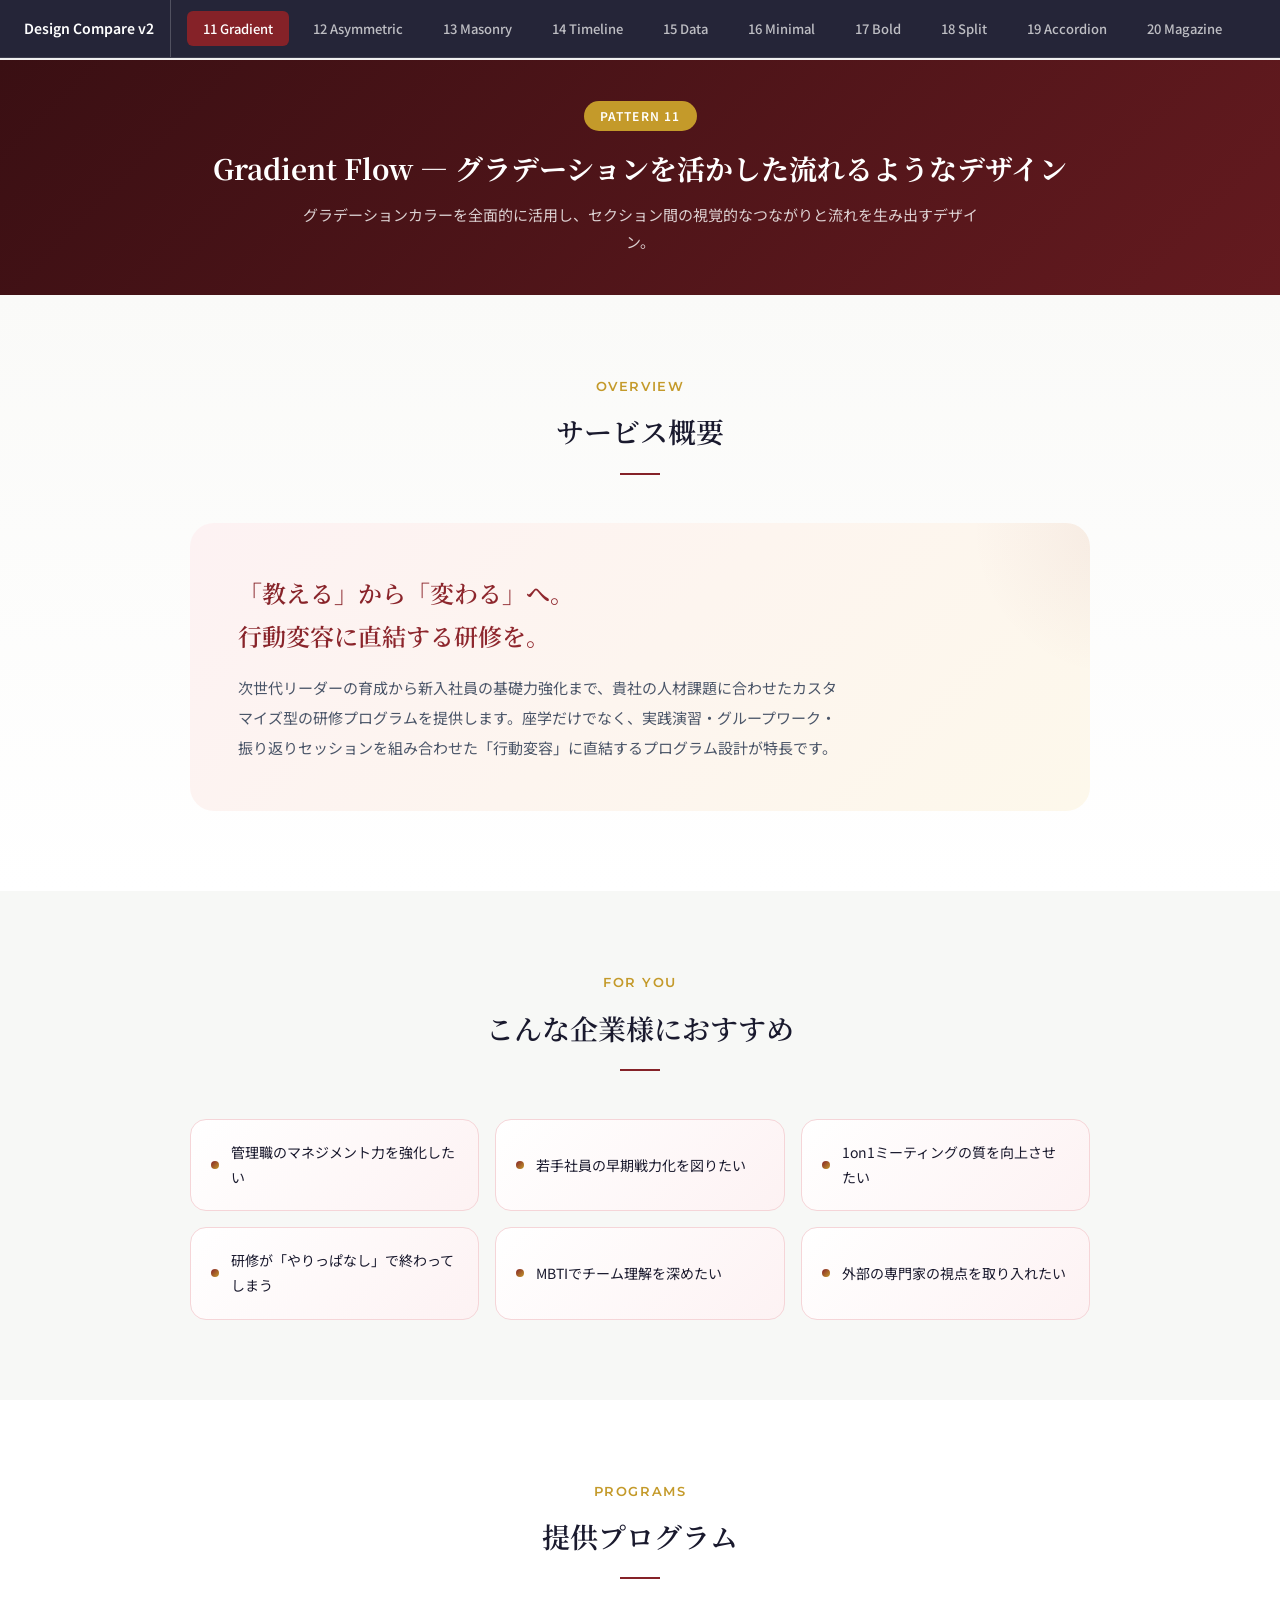
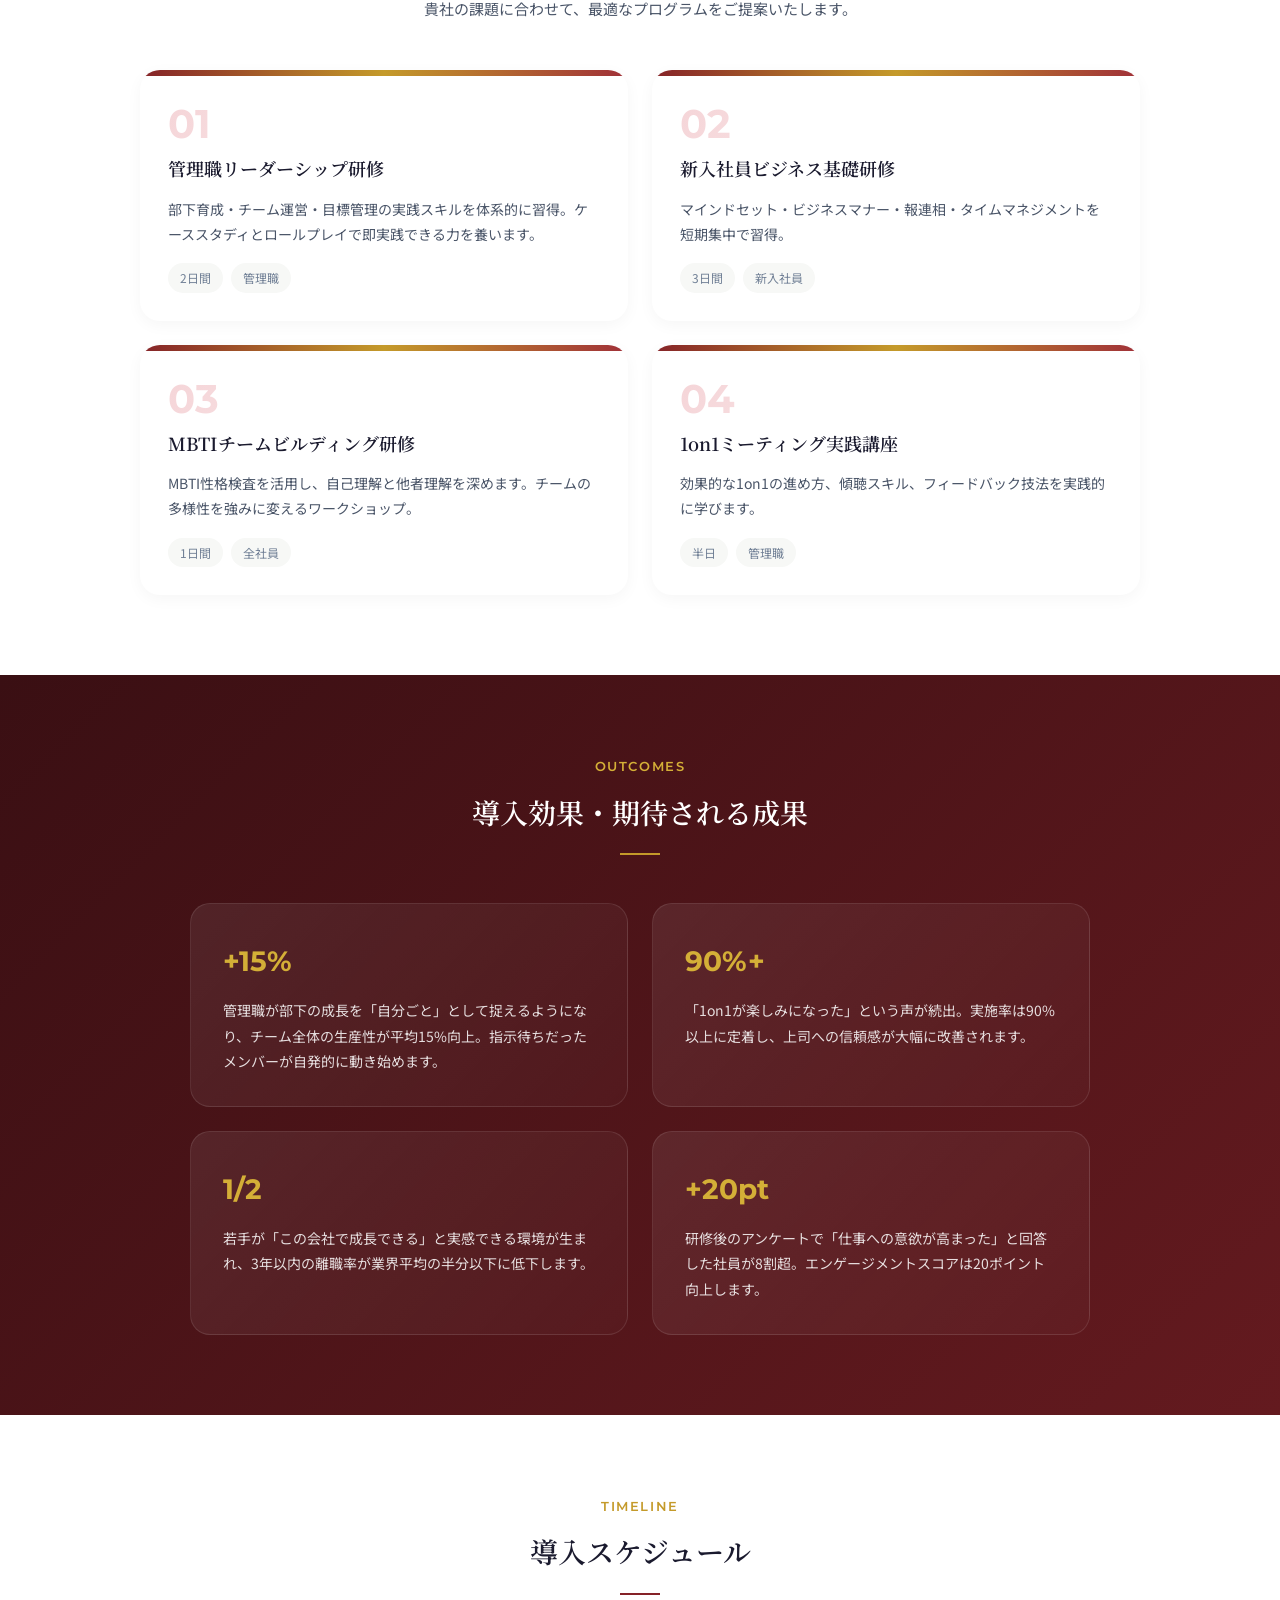
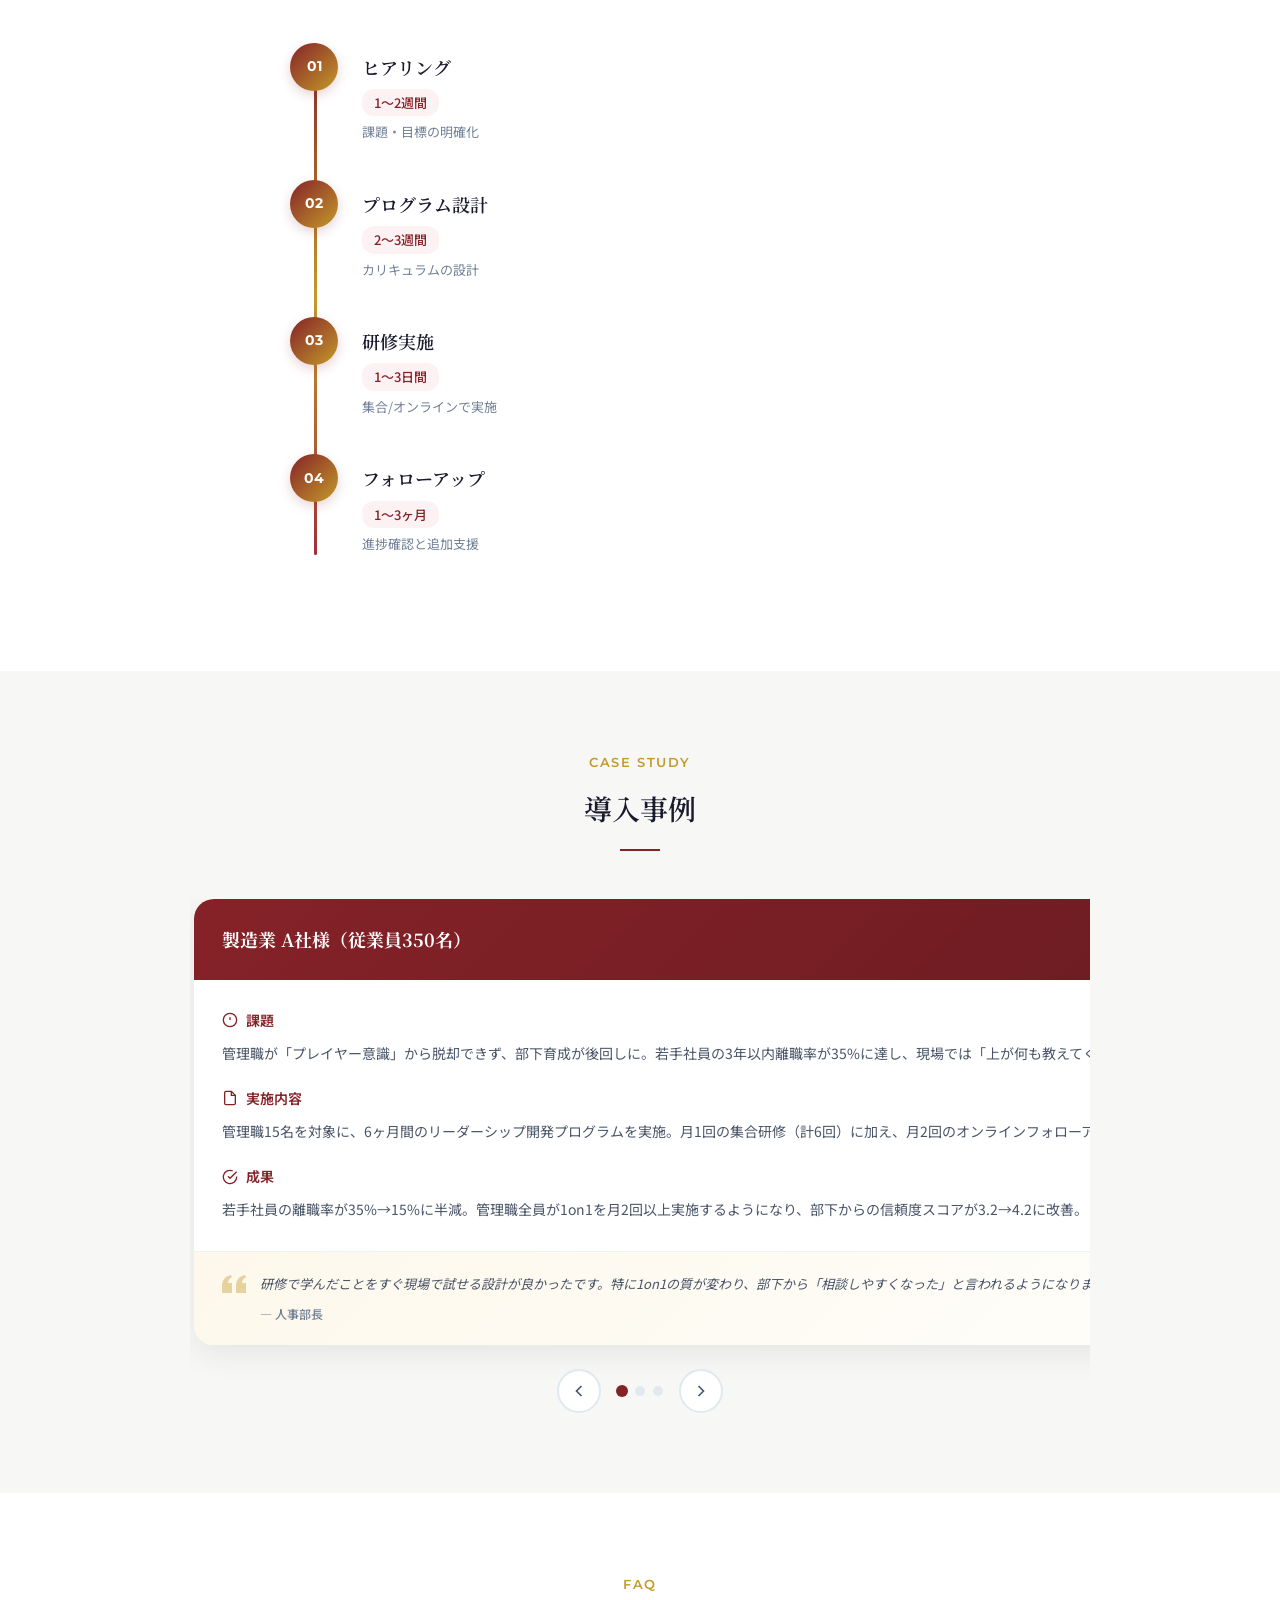
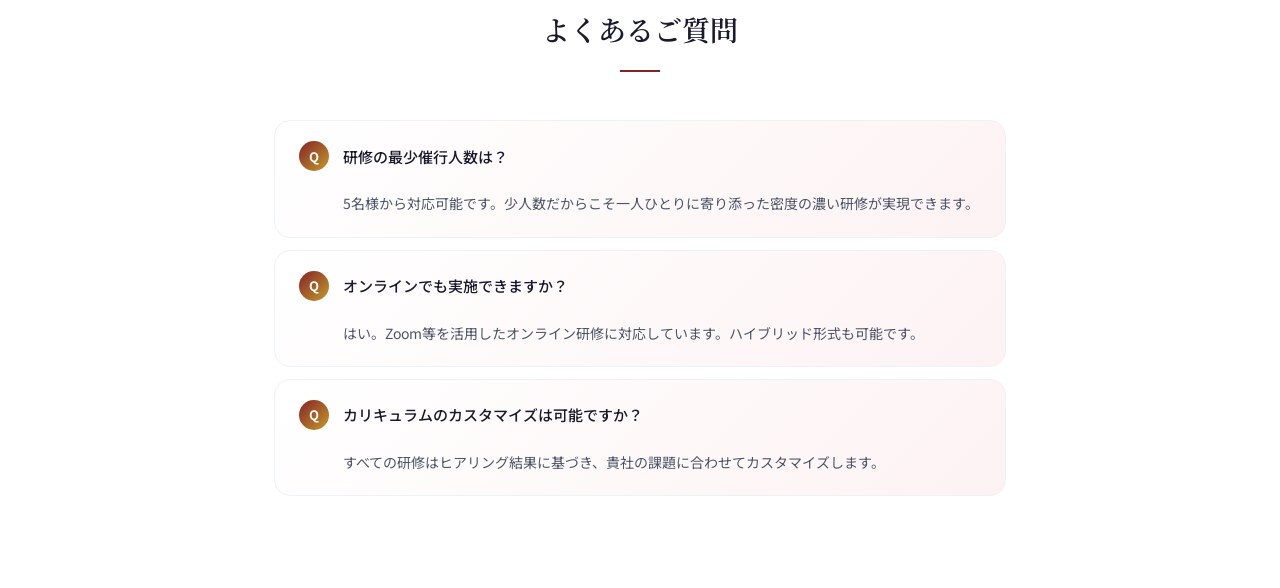
==== commit 2c4653f6: "chore: design-preview-v2.htmlを更新 https://claude.ai/code/session_01UHBdThZ7QEHgWRfUmCjvXH" ====
--- a/design-preview-v2.html
+++ b/design-preview-v2.html
@@ -3,7 +3,7 @@
 <head>
 <meta charset="UTF-8">
 <meta name="viewport" content="width=device-width, initial-scale=1.0">
-<title>サービス詳細ページ デザイン比較 v2 - 10パターン</title>
+<title>Design Compare v2</title>
 <link href="https://fonts.googleapis.com/css2?family=Noto+Sans+JP:wght@300;400;500;600;700&family=Noto+Serif+JP:wght@400;500;600;700&family=Montserrat:wght@400;500;600;700&display=swap" rel="stylesheet">
 <style>
 :root {
@@ -29,6 +29,7 @@
   --font-heading: 'Noto Serif JP', serif;
   --font-mono: 'Montserrat', sans-serif;
 }
+
 * { margin: 0; padding: 0; box-sizing: border-box; }
 body { font-family: var(--font-body); color: var(--text-primary); background: #f0f0f0; font-weight: 400; line-height: 1.8; }
 
@@ -48,14 +49,18 @@
   padding: 8px 16px; border: none; border-radius: 6px; cursor: pointer;
   font-size: 13px; font-weight: 500; white-space: nowrap;
   background: transparent; color: rgba(255,255,255,0.7);
-  transition: all 0.2s; font-family: var(--font-body);
+  transition: all 0.2s;
+  font-family: var(--font-body);
 }
 .nav-btn:hover { background: rgba(255,255,255,0.1); color: #fff; }
 .nav-btn.active { background: var(--primary); color: #fff; }
 
 /* Pattern container */
 .pattern-wrapper { padding-top: 60px; }
-.pattern-section { display: none; min-height: 100vh; background: var(--bg-white); }
+.pattern-section {
+  display: none; min-height: 100vh;
+  background: var(--bg-white);
+}
 .pattern-section.active { display: block; }
 
 /* Pattern title bar */
@@ -75,7 +80,7 @@
 .demo-section--dark { background: linear-gradient(135deg, var(--primary-900), var(--primary-dark)); color: #fff; }
 .demo-section--warm { background: var(--accent-50); }
 
-/* Section header */
+/* Section header base */
 .sh { text-align: center; margin-bottom: 48px; }
 .sh__label { font-family: var(--font-mono); font-size: 13px; font-weight: 600; color: var(--accent); letter-spacing: 0.12em; text-transform: uppercase; margin-bottom: 8px; }
 .sh__title { font-family: var(--font-heading); font-size: 28px; font-weight: 600; margin-bottom: 16px; }
@@ -85,37 +90,543 @@
 .demo-section--dark .sh__label { color: var(--accent-light); }
 .demo-section--dark .sh__line { background: var(--accent); }
 
-/* ===== Carousel shared styles ===== */
-.carousel { position: relative; overflow: hidden; }
-.carousel-track { display: flex; transition: transform 0.5s cubic-bezier(0.25,0.46,0.45,0.94); }
-.carousel-slide { min-width: 100%; padding: 0 12px; box-sizing: border-box; }
+/* ========== Shared Carousel Styles ========== */
+.carousel-wrapper { position: relative; overflow: hidden; max-width: 900px; margin: 0 auto; }
+.carousel-track { display: flex; transition: transform 0.5s cubic-bezier(0.25, 0.46, 0.45, 0.94); }
+.carousel-slide { min-width: 100%; flex-shrink: 0; padding: 0 4px; }
+.carousel-slide-inner { background: #fff; border-radius: 20px; overflow: hidden; box-shadow: 0 8px 32px rgba(0,0,0,0.08); }
 .carousel-nav { display: flex; justify-content: center; align-items: center; gap: 16px; margin-top: 24px; }
+.carousel-prev, .carousel-next {
+  width: 44px; height: 44px; border-radius: 50%; border: 2px solid var(--border);
+  background: #fff; cursor: pointer; display: flex; align-items: center; justify-content: center;
+  transition: all 0.3s; color: var(--text-secondary);
+}
+.carousel-prev:hover, .carousel-next:hover { border-color: var(--primary); color: var(--primary); background: var(--primary-50); }
 .carousel-dots { display: flex; gap: 8px; }
-.carousel-dot { width: 10px; height: 10px; border-radius: 50%; background: var(--border); border: none; cursor: pointer; transition: all 0.3s; padding: 0; }
+.carousel-dot {
+  width: 10px; height: 10px; border-radius: 50%; border: none;
+  background: var(--border); cursor: pointer; transition: all 0.3s; padding: 0;
+}
 .carousel-dot.active { background: var(--primary); transform: scale(1.2); }
-.carousel-arrow { width: 40px; height: 40px; border-radius: 50%; border: 2px solid var(--border); background: #fff; cursor: pointer; display: flex; align-items: center; justify-content: center; transition: all 0.3s; flex-shrink: 0; }
-.carousel-arrow:hover { border-color: var(--primary); background: var(--primary-50); }
-.carousel-arrow svg { width: 18px; height: 18px; stroke: var(--text-secondary); }
-
-/* Mobile responsive */
+
+/* Shared case study card styles */
+.case-header { background: linear-gradient(135deg, var(--primary), var(--primary-dark)); color: #fff; padding: 24px 28px; display: flex; justify-content: space-between; align-items: center; flex-wrap: wrap; gap: 8px; }
+.case-company { font-family: var(--font-heading); font-size: 18px; }
+.case-tag { background: rgba(255,255,255,0.2); padding: 4px 14px; border-radius: 20px; font-size: 12px; }
+.case-body { padding: 28px; }
+.case-block { margin-bottom: 20px; }
+.case-block:last-child { margin-bottom: 0; }
+.case-block-label { display: flex; align-items: center; gap: 8px; font-size: 14px; font-weight: 600; color: var(--primary); margin-bottom: 8px; }
+.case-block-label svg { width: 16px; height: 16px; flex-shrink: 0; }
+.case-block-text { font-size: 14px; color: var(--text-secondary); line-height: 1.8; }
+.case-quote { padding: 20px 28px; background: linear-gradient(135deg, var(--accent-50), #fff); border-top: 1px solid var(--border-light); display: flex; gap: 14px; align-items: flex-start; }
+.case-quote-icon { flex-shrink: 0; color: var(--accent); opacity: 0.4; }
+.case-quote blockquote { font-style: italic; font-size: 13px; color: var(--text-secondary); line-height: 1.8; }
+.case-quote cite { display: block; margin-top: 8px; font-style: normal; font-size: 12px; color: var(--text-muted); font-weight: 500; }
+
+/* ========== Responsive ========== */
 @media (max-width: 768px) {
+  .nav-bar h1 { font-size: 12px; padding: 12px 12px 12px 0; }
+  .nav-btn { padding: 6px 12px; font-size: 12px; }
+  .pattern-title-bar { padding: 30px 16px; }
   .pattern-title-bar h2 { font-size: 22px; }
-  .demo-section { padding: 48px 0; }
+  .demo-section { padding: 50px 0; }
+  .demo-container, .demo-container--narrow { padding: 0 16px; }
   .sh__title { font-size: 22px; }
-}
+  .sh { margin-bottom: 32px; }
+  .carousel-wrapper { max-width: 100%; }
+  .case-body { padding: 20px; }
+  .case-header { padding: 20px; }
+}
+
+
+/* ========== Pattern 11: Gradient Flow ========== */
+.v11-overview { max-width: 900px; margin: 0 auto; background: linear-gradient(135deg, var(--primary-50), var(--accent-50)); border-radius: 24px; padding: 48px; position: relative; overflow: hidden; }
+.v11-overview::before { content: ''; position: absolute; top: -50%; right: -20%; width: 300px; height: 300px; background: radial-gradient(circle, rgba(133,34,40,0.06), transparent 70%); border-radius: 50%; }
+.v11-overview-lead { font-family: var(--font-heading); font-size: 24px; font-weight: 600; background: linear-gradient(135deg, var(--primary), var(--primary-light)); -webkit-background-clip: text; -webkit-text-fill-color: transparent; background-clip: text; margin-bottom: 16px; }
+.v11-overview-text { font-size: 15px; line-height: 2; color: var(--text-secondary); max-width: 600px; }
+.v11-targets { display: grid; grid-template-columns: repeat(3, 1fr); gap: 16px; max-width: 900px; margin: 0 auto; }
+.v11-target { padding: 20px; background: linear-gradient(135deg, #fff, var(--primary-50)); border-radius: 16px; border: 1px solid var(--primary-100); font-size: 14px; display: flex; align-items: center; gap: 12px; transition: all 0.3s; }
+.v11-target:hover { transform: translateY(-2px); box-shadow: 0 8px 24px rgba(133,34,40,0.08); }
+.v11-target-dot { width: 8px; height: 8px; background: linear-gradient(135deg, var(--primary), var(--accent)); border-radius: 50%; flex-shrink: 0; }
+.v11-programs { display: grid; grid-template-columns: repeat(2, 1fr); gap: 24px; max-width: 1000px; margin: 0 auto; }
+.v11-prog { background: #fff; border-radius: 20px; overflow: hidden; box-shadow: 0 4px 16px rgba(0,0,0,0.04); transition: all 0.4s; }
+.v11-prog:hover { transform: translateY(-6px); box-shadow: 0 16px 40px rgba(133,34,40,0.1); }
+.v11-prog-gradient { height: 6px; background: linear-gradient(90deg, var(--primary), var(--accent), var(--primary-light)); }
+.v11-prog-body { padding: 28px; }
+.v11-prog-num { font-family: var(--font-mono); font-size: 40px; font-weight: 700; background: linear-gradient(135deg, var(--primary-100), var(--primary-50)); -webkit-background-clip: text; -webkit-text-fill-color: transparent; background-clip: text; line-height: 1; margin-bottom: 8px; }
+.v11-prog-title { font-family: var(--font-heading); font-size: 18px; font-weight: 600; margin-bottom: 12px; }
+.v11-prog-desc { font-size: 14px; color: var(--text-secondary); line-height: 1.8; margin-bottom: 16px; }
+.v11-prog-tags { display: flex; gap: 8px; flex-wrap: wrap; }
+.v11-prog-tag { font-size: 12px; color: var(--text-muted); background: var(--bg-section); padding: 4px 12px; border-radius: 20px; }
+.v11-outcomes { display: grid; grid-template-columns: repeat(2, 1fr); gap: 24px; max-width: 900px; margin: 0 auto; }
+.v11-outcome { padding: 32px; background: linear-gradient(135deg, rgba(255,255,255,0.08), rgba(255,255,255,0.02)); border-radius: 20px; border: 1px solid rgba(255,255,255,0.1); transition: all 0.3s; }
+.v11-outcome:hover { background: linear-gradient(135deg, rgba(255,255,255,0.12), rgba(255,255,255,0.05)); }
+.v11-outcome-num { font-family: var(--font-mono); font-size: 28px; font-weight: 700; color: var(--accent-light); margin-bottom: 12px; }
+.v11-outcome-text { font-size: 14px; line-height: 1.8; color: rgba(255,255,255,0.85); }
+.v11-timeline { max-width: 700px; margin: 0 auto; position: relative; }
+.v11-timeline::before { content: ''; position: absolute; left: 24px; top: 0; bottom: 0; width: 3px; background: linear-gradient(180deg, var(--primary), var(--accent), var(--primary-light)); border-radius: 3px; }
+.v11-tl { display: flex; gap: 24px; margin-bottom: 36px; position: relative; }
+.v11-tl-marker { flex-shrink: 0; width: 48px; height: 48px; background: linear-gradient(135deg, var(--primary), var(--accent)); border-radius: 50%; display: flex; align-items: center; justify-content: center; color: #fff; font-family: var(--font-mono); font-size: 14px; font-weight: 700; z-index: 1; box-shadow: 0 4px 12px rgba(133,34,40,0.2); }
+.v11-tl-body { padding-top: 8px; }
+.v11-tl-title { font-family: var(--font-heading); font-size: 18px; font-weight: 600; margin-bottom: 4px; }
+.v11-tl-dur { font-size: 13px; color: var(--primary); font-weight: 500; background: var(--primary-50); padding: 2px 12px; border-radius: 12px; display: inline-block; margin-bottom: 4px; }
+.v11-tl-desc { font-size: 13px; color: var(--text-muted); }
+.v11-faq { max-width: 780px; margin: 0 auto; }
+.v11-faq-item { margin-bottom: 12px; background: linear-gradient(135deg, #fff, var(--primary-50)); border-radius: 16px; border: 1px solid var(--border-light); overflow: hidden; }
+.v11-faq-q { padding: 20px 24px; display: flex; align-items: center; gap: 14px; font-weight: 500; font-size: 15px; cursor: pointer; }
+.v11-faq-badge { flex-shrink: 0; width: 30px; height: 30px; background: linear-gradient(135deg, var(--primary), var(--accent)); color: #fff; border-radius: 50%; display: flex; align-items: center; justify-content: center; font-size: 13px; font-weight: 700; }
+.v11-faq-a { padding: 0 24px 20px 68px; font-size: 14px; color: var(--text-secondary); line-height: 1.8; }
+@media (max-width: 768px) {
+  .v11-targets { grid-template-columns: 1fr; }
+  .v11-programs { grid-template-columns: 1fr; }
+  .v11-outcomes { grid-template-columns: 1fr; }
+  .v11-overview { padding: 28px 20px; }
+}
+
+/* ========== Pattern 12: Asymmetric ========== */
+.v12-overview { max-width: 900px; margin: 0 auto; display: grid; grid-template-columns: 2fr 1fr; gap: 40px; align-items: start; }
+.v12-overview-main { }
+.v12-overview-lead { font-family: var(--font-heading); font-size: 22px; font-weight: 600; color: var(--primary); margin-bottom: 16px; padding-bottom: 16px; border-bottom: 2px solid var(--primary-100); }
+.v12-overview-text { font-size: 15px; line-height: 2; color: var(--text-secondary); }
+.v12-overview-side { background: var(--primary); color: #fff; border-radius: 20px; padding: 28px; }
+.v12-overview-side-title { font-size: 14px; font-weight: 600; margin-bottom: 12px; opacity: 0.9; }
+.v12-overview-side-list { list-style: none; }
+.v12-overview-side-list li { font-size: 13px; padding: 6px 0; border-bottom: 1px solid rgba(255,255,255,0.15); opacity: 0.9; }
+.v12-overview-side-list li:last-child { border-bottom: none; }
+.v12-targets { display: grid; grid-template-columns: 1fr 2fr; gap: 0; max-width: 900px; margin: 0 auto; }
+.v12-target-label { grid-column: 1; background: var(--primary); color: #fff; padding: 28px; border-radius: 16px 0 0 16px; display: flex; align-items: center; justify-content: center; font-family: var(--font-heading); font-size: 18px; font-weight: 600; writing-mode: vertical-rl; text-orientation: upright; letter-spacing: 0.3em; }
+.v12-target-list { grid-column: 2; display: flex; flex-direction: column; gap: 2px; }
+.v12-target { padding: 16px 24px; background: #fff; font-size: 14px; display: flex; align-items: center; gap: 12px; border-left: 3px solid var(--primary-200); transition: all 0.3s; }
+.v12-target:hover { border-left-color: var(--primary); background: var(--primary-50); }
+.v12-target:first-child { border-radius: 0 16px 0 0; }
+.v12-target:last-child { border-radius: 0 0 16px 0; }
+.v12-target-check { color: var(--primary); flex-shrink: 0; }
+.v12-programs { max-width: 1000px; margin: 0 auto; }
+.v12-prog { display: grid; grid-template-columns: 120px 1fr; gap: 0; margin-bottom: 20px; background: #fff; border-radius: 16px; overflow: hidden; box-shadow: 0 4px 12px rgba(0,0,0,0.04); transition: all 0.3s; }
+.v12-prog:hover { box-shadow: 0 8px 24px rgba(133,34,40,0.08); }
+.v12-prog:nth-child(even) { direction: rtl; }
+.v12-prog:nth-child(even) > * { direction: ltr; }
+.v12-prog-side { background: linear-gradient(135deg, var(--primary), var(--primary-dark)); color: #fff; display: flex; flex-direction: column; align-items: center; justify-content: center; padding: 20px; }
+.v12-prog-num { font-family: var(--font-mono); font-size: 36px; font-weight: 700; opacity: 0.3; }
+.v12-prog-icon svg { width: 28px; height: 28px; stroke: #fff; }
+.v12-prog-body { padding: 24px 28px; }
+.v12-prog-title { font-family: var(--font-heading); font-size: 17px; font-weight: 600; margin-bottom: 8px; }
+.v12-prog-desc { font-size: 14px; color: var(--text-secondary); line-height: 1.8; margin-bottom: 12px; }
+.v12-prog-tags { display: flex; gap: 8px; }
+.v12-prog-tag { font-size: 12px; color: var(--text-muted); background: var(--bg-section); padding: 4px 12px; border-radius: 20px; }
+.v12-outcomes { max-width: 900px; margin: 0 auto; }
+.v12-outcome { display: grid; grid-template-columns: 1fr 2fr; gap: 24px; margin-bottom: 20px; padding: 28px; background: rgba(255,255,255,0.06); border-radius: 16px; border: 1px solid rgba(255,255,255,0.1); align-items: center; }
+.v12-outcome:nth-child(even) { grid-template-columns: 2fr 1fr; direction: rtl; }
+.v12-outcome:nth-child(even) > * { direction: ltr; }
+.v12-outcome-num { font-family: var(--font-mono); font-size: 36px; font-weight: 700; color: var(--accent-light); text-align: center; }
+.v12-outcome-text { font-size: 14px; line-height: 1.8; color: rgba(255,255,255,0.85); }
+.v12-timeline { max-width: 700px; margin: 0 auto; }
+.v12-tl { display: grid; grid-template-columns: 1fr auto 1fr; gap: 20px; margin-bottom: 24px; align-items: center; }
+.v12-tl:nth-child(even) .v12-tl-content { order: 3; text-align: left; }
+.v12-tl:nth-child(odd) .v12-tl-content { order: 1; text-align: right; }
+.v12-tl-marker { order: 2; width: 48px; height: 48px; background: var(--primary); border-radius: 50%; display: flex; align-items: center; justify-content: center; color: #fff; font-family: var(--font-mono); font-size: 13px; font-weight: 700; }
+.v12-tl-empty { }
+.v12-tl-title { font-family: var(--font-heading); font-size: 16px; font-weight: 600; }
+.v12-tl-dur { font-size: 13px; color: var(--primary); font-weight: 500; }
+.v12-tl-desc { font-size: 12px; color: var(--text-muted); margin-top: 2px; }
+.v12-faq { max-width: 780px; margin: 0 auto; }
+.v12-faq-item { margin-bottom: 12px; background: #fff; border-radius: 14px; overflow: hidden; border-left: 4px solid var(--primary); box-shadow: 0 2px 8px rgba(0,0,0,0.04); }
+.v12-faq-q { padding: 18px 22px; font-weight: 500; font-size: 15px; cursor: pointer; display: flex; align-items: center; gap: 12px; }
+.v12-faq-badge { flex-shrink: 0; width: 28px; height: 28px; background: var(--primary); color: #fff; border-radius: 8px; display: flex; align-items: center; justify-content: center; font-size: 13px; font-weight: 700; }
+.v12-faq-a { padding: 0 22px 18px 62px; font-size: 14px; color: var(--text-secondary); line-height: 1.8; }
+@media (max-width: 768px) {
+  .v12-overview { grid-template-columns: 1fr; }
+  .v12-targets { grid-template-columns: 1fr; }
+  .v12-target-label { border-radius: 16px 16px 0 0; writing-mode: horizontal-tb; padding: 16px; letter-spacing: 0.1em; }
+  .v12-target:first-child { border-radius: 0; }
+  .v12-target:last-child { border-radius: 0 0 16px 16px; }
+  .v12-prog { grid-template-columns: 1fr; }
+  .v12-prog:nth-child(even) { direction: ltr; }
+  .v12-prog-side { padding: 16px; flex-direction: row; gap: 12px; }
+  .v12-outcomes { }
+  .v12-outcome, .v12-outcome:nth-child(even) { grid-template-columns: 1fr; direction: ltr; }
+  .v12-tl { grid-template-columns: auto 1fr; }
+  .v12-tl:nth-child(odd) .v12-tl-content, .v12-tl:nth-child(even) .v12-tl-content { order: 3; text-align: left; }
+  .v12-tl-empty { display: none; }
+}
+
+/* ========== Pattern 13: Card Masonry ========== */
+.v13-overview { max-width: 900px; margin: 0 auto; columns: 2; column-gap: 24px; }
+.v13-overview-card { break-inside: avoid; margin-bottom: 24px; background: #fff; border-radius: 16px; padding: 28px; box-shadow: 0 4px 12px rgba(0,0,0,0.04); border: 1px solid var(--border-light); }
+.v13-overview-lead { font-family: var(--font-heading); font-size: 22px; font-weight: 600; color: var(--primary); margin-bottom: 12px; }
+.v13-overview-text { font-size: 15px; line-height: 2; color: var(--text-secondary); }
+.v13-overview-features { display: flex; flex-direction: column; gap: 8px; }
+.v13-overview-feat { display: flex; align-items: center; gap: 10px; font-size: 14px; padding: 8px 0; border-bottom: 1px dashed var(--border-light); }
+.v13-overview-feat:last-child { border-bottom: none; }
+.v13-overview-feat-icon { width: 32px; height: 32px; background: var(--primary-50); border-radius: 8px; display: flex; align-items: center; justify-content: center; flex-shrink: 0; }
+.v13-overview-feat-icon svg { width: 16px; height: 16px; stroke: var(--primary); }
+.v13-targets { columns: 3; column-gap: 16px; max-width: 900px; margin: 0 auto; }
+.v13-target { break-inside: avoid; margin-bottom: 16px; padding: 18px; background: #fff; border-radius: 12px; border: 1px solid var(--border-light); font-size: 14px; transition: all 0.3s; display: flex; align-items: flex-start; gap: 10px; }
+.v13-target:hover { box-shadow: 0 4px 16px rgba(133,34,40,0.08); border-color: var(--primary-200); }
+.v13-target-icon { flex-shrink: 0; width: 24px; height: 24px; background: var(--primary); border-radius: 6px; display: flex; align-items: center; justify-content: center; }
+.v13-target-icon svg { width: 14px; height: 14px; stroke: #fff; }
+.v13-programs { columns: 2; column-gap: 24px; max-width: 1000px; margin: 0 auto; }
+.v13-prog { break-inside: avoid; margin-bottom: 24px; background: #fff; border-radius: 16px; padding: 28px; box-shadow: 0 4px 12px rgba(0,0,0,0.05); border-top: 4px solid var(--primary); }
+.v13-prog:nth-child(2) { border-top-color: var(--accent); }
+.v13-prog:nth-child(3) { border-top-color: var(--primary-light); }
+.v13-prog:nth-child(4) { border-top-color: var(--primary-dark); }
+.v13-prog-num { font-family: var(--font-mono); font-size: 48px; font-weight: 700; color: var(--primary-100); line-height: 1; float: right; margin-left: 12px; }
+.v13-prog-title { font-family: var(--font-heading); font-size: 17px; font-weight: 600; margin-bottom: 10px; }
+.v13-prog-desc { font-size: 14px; color: var(--text-secondary); line-height: 1.8; margin-bottom: 12px; clear: both; }
+.v13-prog-tags { display: flex; gap: 8px; flex-wrap: wrap; }
+.v13-prog-tag { font-size: 12px; color: var(--text-muted); background: var(--bg-section); padding: 4px 12px; border-radius: 20px; }
+.v13-outcomes { columns: 2; column-gap: 20px; max-width: 900px; margin: 0 auto; }
+.v13-outcome { break-inside: avoid; margin-bottom: 20px; padding: 28px; background: rgba(255,255,255,0.06); border-radius: 16px; border: 1px solid rgba(255,255,255,0.1); }
+.v13-outcome:nth-child(1) { min-height: 200px; }
+.v13-outcome:nth-child(3) { min-height: 180px; }
+.v13-outcome-num { font-family: var(--font-mono); font-size: 32px; font-weight: 700; color: var(--accent-light); margin-bottom: 12px; }
+.v13-outcome-text { font-size: 14px; line-height: 1.8; color: rgba(255,255,255,0.85); }
+.v13-timeline { max-width: 700px; margin: 0 auto; display: grid; grid-template-columns: repeat(2, 1fr); gap: 20px; }
+.v13-tl { background: #fff; border-radius: 16px; padding: 24px; box-shadow: 0 4px 12px rgba(0,0,0,0.04); text-align: center; border-bottom: 3px solid var(--primary); }
+.v13-tl-step { font-family: var(--font-mono); font-size: 11px; color: var(--accent); letter-spacing: 0.1em; font-weight: 600; margin-bottom: 8px; }
+.v13-tl-title { font-family: var(--font-heading); font-size: 16px; font-weight: 600; margin-bottom: 4px; }
+.v13-tl-dur { font-size: 13px; color: var(--primary); font-weight: 500; }
+.v13-tl-desc { font-size: 12px; color: var(--text-muted); margin-top: 4px; }
+.v13-faq { columns: 2; column-gap: 20px; max-width: 900px; margin: 0 auto; }
+.v13-faq-item { break-inside: avoid; margin-bottom: 16px; background: #fff; border-radius: 14px; padding: 20px; border: 1px solid var(--border-light); }
+.v13-faq-q { font-weight: 500; font-size: 15px; margin-bottom: 10px; display: flex; align-items: center; gap: 10px; cursor: pointer; }
+.v13-faq-badge { flex-shrink: 0; width: 28px; height: 28px; background: var(--primary); color: #fff; border-radius: 50%; display: flex; align-items: center; justify-content: center; font-size: 12px; font-weight: 700; }
+.v13-faq-a { font-size: 14px; color: var(--text-secondary); line-height: 1.8; padding-left: 38px; }
+@media (max-width: 768px) {
+  .v13-overview, .v13-targets, .v13-programs, .v13-outcomes, .v13-faq { columns: 1; }
+  .v13-timeline { grid-template-columns: 1fr; }
+}
+
+/* ========== Pattern 14: Timeline Journey ========== */
+.v14-overview { max-width: 780px; margin: 0 auto; position: relative; padding-left: 40px; }
+.v14-overview::before { content: ''; position: absolute; left: 12px; top: 0; bottom: 0; width: 2px; background: var(--primary-200); }
+.v14-overview-dot { position: absolute; left: 5px; top: 8px; width: 16px; height: 16px; background: var(--primary); border-radius: 50%; }
+.v14-overview-lead { font-family: var(--font-heading); font-size: 22px; font-weight: 600; color: var(--primary); margin-bottom: 16px; }
+.v14-overview-text { font-size: 15px; line-height: 2; color: var(--text-secondary); }
+.v14-targets { max-width: 780px; margin: 0 auto; position: relative; padding-left: 40px; }
+.v14-targets::before { content: ''; position: absolute; left: 12px; top: 0; bottom: 0; width: 2px; background: var(--primary-200); }
+.v14-target { position: relative; margin-bottom: 16px; padding: 16px 20px; background: #fff; border-radius: 12px; border: 1px solid var(--border-light); font-size: 14px; transition: all 0.3s; }
+.v14-target::before { content: ''; position: absolute; left: -33px; top: 50%; transform: translateY(-50%); width: 10px; height: 10px; background: var(--primary-light); border-radius: 50%; border: 2px solid #fff; }
+.v14-target:hover { border-color: var(--primary-200); box-shadow: 0 4px 12px rgba(133,34,40,0.06); }
+.v14-programs { max-width: 780px; margin: 0 auto; position: relative; padding-left: 40px; }
+.v14-programs::before { content: ''; position: absolute; left: 12px; top: 0; bottom: 0; width: 2px; background: var(--primary-200); }
+.v14-prog { position: relative; margin-bottom: 28px; background: #fff; border-radius: 16px; padding: 28px; box-shadow: 0 4px 12px rgba(0,0,0,0.04); }
+.v14-prog::before { content: attr(data-num); position: absolute; left: -48px; top: 20px; width: 32px; height: 32px; background: var(--primary); color: #fff; border-radius: 50%; display: flex; align-items: center; justify-content: center; font-family: var(--font-mono); font-size: 13px; font-weight: 700; }
+.v14-prog-title { font-family: var(--font-heading); font-size: 18px; font-weight: 600; margin-bottom: 10px; }
+.v14-prog-desc { font-size: 14px; color: var(--text-secondary); line-height: 1.8; margin-bottom: 12px; }
+.v14-prog-meta { display: flex; gap: 8px; flex-wrap: wrap; }
+.v14-prog-tag { font-size: 12px; color: var(--text-muted); background: var(--bg-section); padding: 4px 12px; border-radius: 20px; }
+.v14-outcomes { max-width: 780px; margin: 0 auto; position: relative; padding-left: 40px; }
+.v14-outcomes-line { position: absolute; left: 12px; top: 0; bottom: 0; width: 2px; background: rgba(255,255,255,0.2); }
+.v14-outcome { position: relative; margin-bottom: 24px; padding: 24px 28px; background: rgba(255,255,255,0.06); border-radius: 16px; border: 1px solid rgba(255,255,255,0.1); }
+.v14-outcome::before { content: ''; position: absolute; left: -33px; top: 28px; width: 10px; height: 10px; background: var(--accent-light); border-radius: 50%; }
+.v14-outcome-num { font-family: var(--font-mono); font-size: 24px; font-weight: 700; color: var(--accent-light); margin-bottom: 8px; }
+.v14-outcome-text { font-size: 14px; line-height: 1.8; color: rgba(255,255,255,0.85); }
+.v14-timeline { max-width: 700px; margin: 0 auto; position: relative; padding-left: 40px; }
+.v14-timeline::before { content: ''; position: absolute; left: 12px; top: 0; bottom: 0; width: 3px; background: linear-gradient(180deg, var(--primary), var(--accent)); border-radius: 3px; }
+.v14-tl { position: relative; margin-bottom: 32px; }
+.v14-tl::before { content: attr(data-step); position: absolute; left: -50px; top: 0; width: 36px; height: 36px; background: var(--primary); color: #fff; border-radius: 50%; display: flex; align-items: center; justify-content: center; font-family: var(--font-mono); font-size: 12px; font-weight: 700; }
+.v14-tl-title { font-family: var(--font-heading); font-size: 18px; font-weight: 600; margin-bottom: 4px; }
+.v14-tl-dur { font-size: 13px; color: var(--primary); font-weight: 500; background: var(--primary-50); padding: 2px 12px; border-radius: 12px; display: inline-block; margin-bottom: 4px; }
+.v14-tl-desc { font-size: 13px; color: var(--text-muted); }
+.v14-faq { max-width: 780px; margin: 0 auto; }
+.v14-faq-item { margin-bottom: 12px; border: 1px solid var(--border-light); border-radius: 14px; overflow: hidden; background: #fff; }
+.v14-faq-q { padding: 18px 22px; display: flex; align-items: center; gap: 12px; font-weight: 500; font-size: 15px; cursor: pointer; }
+.v14-faq-badge { flex-shrink: 0; width: 28px; height: 28px; background: var(--primary); color: #fff; border-radius: 50%; display: flex; align-items: center; justify-content: center; font-size: 12px; font-weight: 700; }
+.v14-faq-a { padding: 0 22px 18px 62px; font-size: 14px; color: var(--text-secondary); line-height: 1.8; }
+
+/* ========== Pattern 15: Data Driven ========== */
+.v15-overview { max-width: 900px; margin: 0 auto; display: grid; grid-template-columns: 1fr 1fr; gap: 40px; align-items: center; }
+.v15-overview-lead { font-family: var(--font-heading); font-size: 22px; font-weight: 600; color: var(--primary); margin-bottom: 16px; }
+.v15-overview-text { font-size: 15px; line-height: 2; color: var(--text-secondary); }
+.v15-overview-stats { display: grid; grid-template-columns: 1fr 1fr; gap: 12px; }
+.v15-overview-stat { background: var(--primary-50); border-radius: 14px; padding: 20px; text-align: center; }
+.v15-overview-stat-val { font-family: var(--font-mono); font-size: 28px; font-weight: 700; color: var(--primary); }
+.v15-overview-stat-label { font-size: 12px; color: var(--text-muted); margin-top: 4px; }
+.v15-targets { display: grid; grid-template-columns: repeat(3, 1fr); gap: 16px; max-width: 900px; margin: 0 auto; }
+.v15-target { padding: 18px; background: #fff; border-radius: 12px; border: 1px solid var(--border-light); font-size: 14px; display: flex; align-items: center; gap: 10px; transition: all 0.3s; }
+.v15-target:hover { border-color: var(--primary-200); box-shadow: 0 4px 12px rgba(133,34,40,0.06); }
+.v15-target-icon { width: 8px; height: 8px; background: var(--primary); border-radius: 2px; flex-shrink: 0; }
+.v15-programs { display: grid; grid-template-columns: repeat(2, 1fr); gap: 20px; max-width: 1000px; margin: 0 auto; }
+.v15-prog { background: #fff; border-radius: 16px; padding: 28px; box-shadow: 0 4px 12px rgba(0,0,0,0.04); position: relative; overflow: hidden; transition: all 0.3s; }
+.v15-prog:hover { transform: translateY(-4px); box-shadow: 0 8px 24px rgba(133,34,40,0.08); }
+.v15-prog-num { position: absolute; top: -10px; right: 12px; font-family: var(--font-mono); font-size: 72px; font-weight: 700; color: var(--primary-50); line-height: 1; }
+.v15-prog-title { font-family: var(--font-heading); font-size: 17px; font-weight: 600; margin-bottom: 10px; position: relative; }
+.v15-prog-desc { font-size: 14px; color: var(--text-secondary); line-height: 1.8; margin-bottom: 12px; position: relative; }
+.v15-prog-tags { display: flex; gap: 8px; position: relative; }
+.v15-prog-tag { font-size: 12px; color: var(--text-muted); background: var(--bg-section); padding: 4px 12px; border-radius: 20px; }
+.v15-outcomes { display: grid; grid-template-columns: repeat(4, 1fr); gap: 16px; max-width: 1000px; margin: 0 auto; }
+.v15-outcome { padding: 28px 16px; background: rgba(255,255,255,0.05); border-radius: 16px; border: 1px solid rgba(255,255,255,0.1); text-align: center; transition: all 0.3s; }
+.v15-outcome:hover { background: rgba(255,255,255,0.1); }
+.v15-outcome-bar { width: 60px; height: 4px; background: var(--accent-light); margin: 0 auto 16px; border-radius: 2px; }
+.v15-outcome-num { font-family: var(--font-mono); font-size: 36px; font-weight: 700; color: #fff; margin-bottom: 8px; }
+.v15-outcome-text { font-size: 12px; line-height: 1.7; color: rgba(255,255,255,0.75); }
+.v15-timeline { max-width: 800px; margin: 0 auto; display: flex; gap: 0; align-items: flex-start; }
+.v15-tl { flex: 1; text-align: center; position: relative; }
+.v15-tl::after { content: ''; position: absolute; top: 20px; right: 0; width: 50%; height: 2px; background: var(--primary-200); }
+.v15-tl:last-child::after { display: none; }
+.v15-tl::before { content: ''; position: absolute; top: 20px; left: 0; width: 50%; height: 2px; background: var(--primary-200); }
+.v15-tl:first-child::before { display: none; }
+.v15-tl-dot { width: 40px; height: 40px; background: var(--primary); border-radius: 50%; display: flex; align-items: center; justify-content: center; color: #fff; font-family: var(--font-mono); font-size: 13px; font-weight: 700; margin: 0 auto 12px; position: relative; z-index: 1; }
+.v15-tl-title { font-family: var(--font-heading); font-size: 15px; font-weight: 600; margin-bottom: 2px; }
+.v15-tl-dur { font-size: 12px; color: var(--primary); font-weight: 500; }
+.v15-tl-desc { font-size: 11px; color: var(--text-muted); margin-top: 2px; }
+.v15-faq { max-width: 780px; margin: 0 auto; }
+.v15-faq-item { margin-bottom: 12px; background: #fff; border-radius: 12px; border: 1px solid var(--border-light); overflow: hidden; }
+.v15-faq-q { padding: 18px 22px; display: flex; align-items: center; gap: 12px; font-weight: 500; font-size: 15px; cursor: pointer; }
+.v15-faq-badge { flex-shrink: 0; width: 28px; height: 28px; background: linear-gradient(135deg, var(--primary), var(--primary-light)); color: #fff; border-radius: 8px; display: flex; align-items: center; justify-content: center; font-size: 12px; font-weight: 700; }
+.v15-faq-a { padding: 0 22px 18px 62px; font-size: 14px; color: var(--text-secondary); line-height: 1.8; }
+@media (max-width: 768px) {
+  .v15-overview { grid-template-columns: 1fr; }
+  .v15-targets { grid-template-columns: 1fr; }
+  .v15-programs { grid-template-columns: 1fr; }
+  .v15-outcomes { grid-template-columns: repeat(2, 1fr); }
+  .v15-timeline { flex-direction: column; gap: 16px; }
+  .v15-tl::after, .v15-tl::before { display: none; }
+}
+
+/* ========== Pattern 16: Warm Minimal ========== */
+.v16-overview { max-width: 700px; margin: 0 auto; text-align: center; }
+.v16-overview-lead { font-family: var(--font-heading); font-size: 24px; font-weight: 500; color: var(--primary); margin-bottom: 24px; line-height: 1.6; }
+.v16-overview-text { font-size: 15px; line-height: 2.2; color: var(--text-secondary); }
+.v16-overview-divider { width: 60px; height: 1px; background: var(--primary-200); margin: 24px auto; }
+.v16-targets { max-width: 600px; margin: 0 auto; }
+.v16-target { padding: 14px 0; border-bottom: 1px solid var(--border-light); font-size: 15px; color: var(--text-secondary); display: flex; align-items: center; gap: 16px; }
+.v16-target:last-child { border-bottom: none; }
+.v16-target-line { width: 20px; height: 1px; background: var(--primary); flex-shrink: 0; }
+.v16-programs { max-width: 700px; margin: 0 auto; }
+.v16-prog { margin-bottom: 48px; padding-bottom: 48px; border-bottom: 1px solid var(--border-light); }
+.v16-prog:last-child { border-bottom: none; margin-bottom: 0; padding-bottom: 0; }
+.v16-prog-num { font-family: var(--font-mono); font-size: 12px; color: var(--accent); letter-spacing: 0.15em; margin-bottom: 12px; }
+.v16-prog-title { font-family: var(--font-heading); font-size: 20px; font-weight: 500; margin-bottom: 16px; }
+.v16-prog-desc { font-size: 14px; color: var(--text-secondary); line-height: 2; margin-bottom: 16px; }
+.v16-prog-tags { display: flex; gap: 12px; }
+.v16-prog-tag { font-size: 13px; color: var(--text-muted); }
+.v16-prog-tag::before { content: '—  '; color: var(--primary-200); }
+.v16-outcomes { max-width: 700px; margin: 0 auto; }
+.v16-outcome { margin-bottom: 36px; padding-bottom: 36px; border-bottom: 1px solid rgba(255,255,255,0.1); }
+.v16-outcome:last-child { border-bottom: none; margin-bottom: 0; padding-bottom: 0; }
+.v16-outcome-num { font-family: var(--font-mono); font-size: 20px; font-weight: 600; color: var(--accent-light); margin-bottom: 8px; }
+.v16-outcome-text { font-size: 15px; line-height: 2; color: rgba(255,255,255,0.85); }
+.v16-timeline { max-width: 600px; margin: 0 auto; }
+.v16-tl { display: flex; gap: 24px; margin-bottom: 32px; align-items: baseline; }
+.v16-tl-step { font-family: var(--font-mono); font-size: 12px; color: var(--accent); letter-spacing: 0.1em; flex-shrink: 0; width: 80px; }
+.v16-tl-body { }
+.v16-tl-title { font-family: var(--font-heading); font-size: 17px; font-weight: 500; margin-bottom: 2px; }
+.v16-tl-dur { font-size: 13px; color: var(--text-muted); }
+.v16-faq { max-width: 600px; margin: 0 auto; }
+.v16-faq-item { border-bottom: 1px solid var(--border-light); }
+.v16-faq-q { padding: 20px 0; font-weight: 500; font-size: 15px; cursor: pointer; color: var(--text-primary); }
+.v16-faq-a { padding: 0 0 20px 0; font-size: 14px; color: var(--text-secondary); line-height: 2; }
+
+/* ========== Pattern 17: Bold Statement ========== */
+.v17-overview { max-width: 900px; margin: 0 auto; }
+.v17-overview-lead { font-family: var(--font-heading); font-size: 36px; font-weight: 700; color: var(--primary); margin-bottom: 32px; line-height: 1.4; }
+.v17-overview-text { font-size: 16px; line-height: 2.2; color: var(--text-secondary); max-width: 600px; }
+.v17-targets { max-width: 900px; margin: 0 auto; display: grid; grid-template-columns: repeat(2, 1fr); gap: 24px; }
+.v17-target { font-size: 18px; font-weight: 500; padding: 24px; background: #fff; border-radius: 16px; border-left: 6px solid var(--primary); box-shadow: 0 4px 12px rgba(0,0,0,0.04); }
+.v17-programs { max-width: 1000px; margin: 0 auto; display: grid; grid-template-columns: repeat(2, 1fr); gap: 32px; }
+.v17-prog { background: #fff; border-radius: 20px; padding: 36px; box-shadow: 0 4px 16px rgba(0,0,0,0.04); }
+.v17-prog-title { font-family: var(--font-heading); font-size: 22px; font-weight: 700; margin-bottom: 16px; }
+.v17-prog-num { font-family: var(--font-mono); font-size: 14px; color: var(--accent); letter-spacing: 0.15em; margin-bottom: 8px; }
+.v17-prog-desc { font-size: 15px; color: var(--text-secondary); line-height: 1.8; margin-bottom: 16px; }
+.v17-prog-tags { display: flex; gap: 8px; }
+.v17-prog-tag { font-size: 12px; color: var(--text-muted); background: var(--bg-section); padding: 6px 14px; border-radius: 20px; }
+.v17-outcomes { max-width: 1000px; margin: 0 auto; display: grid; grid-template-columns: repeat(2, 1fr); gap: 32px; }
+.v17-outcome { padding: 40px; background: rgba(255,255,255,0.06); border-radius: 20px; border: 1px solid rgba(255,255,255,0.08); }
+.v17-outcome-num { font-family: var(--font-mono); font-size: 48px; font-weight: 700; color: var(--accent-light); margin-bottom: 16px; line-height: 1; }
+.v17-outcome-text { font-size: 16px; line-height: 1.8; color: rgba(255,255,255,0.85); }
+.v17-timeline { max-width: 800px; margin: 0 auto; display: grid; grid-template-columns: repeat(4, 1fr); gap: 24px; }
+.v17-tl { text-align: center; }
+.v17-tl-num { font-family: var(--font-mono); font-size: 48px; font-weight: 700; color: var(--primary-100); line-height: 1; margin-bottom: 12px; }
+.v17-tl-title { font-family: var(--font-heading); font-size: 17px; font-weight: 600; margin-bottom: 4px; }
+.v17-tl-dur { font-size: 13px; color: var(--primary); font-weight: 500; }
+.v17-tl-desc { font-size: 12px; color: var(--text-muted); margin-top: 4px; }
+.v17-faq { max-width: 780px; margin: 0 auto; }
+.v17-faq-item { margin-bottom: 16px; background: #fff; border-radius: 16px; padding: 24px 28px; box-shadow: 0 4px 12px rgba(0,0,0,0.04); }
+.v17-faq-q { font-size: 17px; font-weight: 600; margin-bottom: 12px; cursor: pointer; }
+.v17-faq-a { font-size: 14px; color: var(--text-secondary); line-height: 1.8; }
+@media (max-width: 768px) {
+  .v17-overview-lead { font-size: 24px; }
+  .v17-targets { grid-template-columns: 1fr; }
+  .v17-programs { grid-template-columns: 1fr; }
+  .v17-outcomes { grid-template-columns: 1fr; }
+  .v17-timeline { grid-template-columns: repeat(2, 1fr); }
+}
+
+/* ========== Pattern 18: Split View ========== */
+.v18-overview { max-width: 900px; margin: 0 auto; display: grid; grid-template-columns: 1fr 1fr; gap: 0; border-radius: 20px; overflow: hidden; box-shadow: 0 4px 16px rgba(0,0,0,0.06); }
+.v18-overview-left { background: var(--primary); color: #fff; padding: 40px 32px; display: flex; flex-direction: column; justify-content: center; }
+.v18-overview-right { background: #fff; padding: 40px 32px; }
+.v18-overview-lead { font-family: var(--font-heading); font-size: 22px; font-weight: 600; margin-bottom: 16px; }
+.v18-overview-text { font-size: 14px; line-height: 2; opacity: 0.9; }
+.v18-overview-features { display: flex; flex-direction: column; gap: 12px; }
+.v18-overview-feat { display: flex; align-items: center; gap: 10px; font-size: 14px; color: var(--text-secondary); }
+.v18-overview-feat-icon { width: 32px; height: 32px; background: var(--primary-50); border-radius: 8px; display: flex; align-items: center; justify-content: center; flex-shrink: 0; }
+.v18-overview-feat-icon svg { width: 16px; height: 16px; stroke: var(--primary); }
+.v18-targets { max-width: 900px; margin: 0 auto; display: grid; grid-template-columns: 1fr 1fr; gap: 0; border-radius: 20px; overflow: hidden; box-shadow: 0 4px 12px rgba(0,0,0,0.04); }
+.v18-target-before { background: var(--bg-section); padding: 28px; }
+.v18-target-after { background: #fff; padding: 28px; }
+.v18-target-heading { font-family: var(--font-heading); font-size: 16px; font-weight: 600; margin-bottom: 16px; color: var(--primary); }
+.v18-target-list { list-style: none; }
+.v18-target-list li { font-size: 14px; padding: 8px 0; border-bottom: 1px solid var(--border-light); display: flex; align-items: center; gap: 8px; }
+.v18-target-list li:last-child { border-bottom: none; }
+.v18-programs { display: grid; grid-template-columns: repeat(2, 1fr); gap: 20px; max-width: 1000px; margin: 0 auto; }
+.v18-prog { display: grid; grid-template-columns: 1fr 1fr; gap: 0; border-radius: 16px; overflow: hidden; box-shadow: 0 4px 12px rgba(0,0,0,0.04); background: #fff; transition: all 0.3s; }
+.v18-prog:hover { box-shadow: 0 8px 24px rgba(133,34,40,0.08); }
+.v18-prog-info { padding: 24px; }
+.v18-prog-visual { background: linear-gradient(135deg, var(--primary-50), var(--accent-50)); padding: 24px; display: flex; flex-direction: column; align-items: center; justify-content: center; }
+.v18-prog-num { font-family: var(--font-mono); font-size: 48px; font-weight: 700; color: var(--primary-100); line-height: 1; }
+.v18-prog-title { font-family: var(--font-heading); font-size: 16px; font-weight: 600; margin-bottom: 8px; }
+.v18-prog-desc { font-size: 13px; color: var(--text-secondary); line-height: 1.8; margin-bottom: 12px; }
+.v18-prog-tags { display: flex; gap: 6px; flex-wrap: wrap; }
+.v18-prog-tag { font-size: 11px; color: var(--text-muted); background: var(--bg-section); padding: 3px 10px; border-radius: 20px; }
+.v18-outcomes { max-width: 900px; margin: 0 auto; display: grid; grid-template-columns: 1fr 1fr; gap: 0; }
+.v18-outcome { display: grid; grid-template-columns: auto 1fr; gap: 16px; padding: 28px; border-bottom: 1px solid rgba(255,255,255,0.1); align-items: start; }
+.v18-outcome-num { font-family: var(--font-mono); font-size: 28px; font-weight: 700; color: var(--accent-light); }
+.v18-outcome-text { font-size: 14px; line-height: 1.8; color: rgba(255,255,255,0.85); }
+.v18-timeline { max-width: 800px; margin: 0 auto; display: grid; grid-template-columns: repeat(4, 1fr); gap: 20px; }
+.v18-tl { text-align: center; background: #fff; border-radius: 16px; padding: 24px; box-shadow: 0 4px 12px rgba(0,0,0,0.04); }
+.v18-tl-step { font-family: var(--font-mono); font-size: 11px; color: var(--accent); letter-spacing: 0.1em; font-weight: 600; margin-bottom: 8px; }
+.v18-tl-title { font-family: var(--font-heading); font-size: 15px; font-weight: 600; margin-bottom: 4px; }
+.v18-tl-dur { font-size: 12px; color: var(--primary); font-weight: 500; }
+.v18-tl-desc { font-size: 11px; color: var(--text-muted); margin-top: 4px; }
+.v18-faq { max-width: 780px; margin: 0 auto; }
+.v18-faq-item { margin-bottom: 12px; display: grid; grid-template-columns: auto 1fr; gap: 0; border-radius: 14px; overflow: hidden; background: #fff; box-shadow: 0 2px 8px rgba(0,0,0,0.04); }
+.v18-faq-q-side { background: var(--primary); color: #fff; padding: 18px 14px; display: flex; align-items: center; justify-content: center; font-weight: 700; font-size: 14px; }
+.v18-faq-body { padding: 18px 22px; }
+.v18-faq-q-text { font-weight: 500; font-size: 15px; margin-bottom: 8px; cursor: pointer; }
+.v18-faq-a { font-size: 14px; color: var(--text-secondary); line-height: 1.8; }
+@media (max-width: 768px) {
+  .v18-overview, .v18-targets { grid-template-columns: 1fr; }
+  .v18-programs { grid-template-columns: 1fr; }
+  .v18-prog { grid-template-columns: 1fr; }
+  .v18-outcomes { grid-template-columns: 1fr; }
+  .v18-timeline { grid-template-columns: repeat(2, 1fr); }
+}
+
+/* ========== Pattern 19: Accordion Rich ========== */
+.v19-overview { max-width: 800px; margin: 0 auto; }
+.v19-overview-lead { font-family: var(--font-heading); font-size: 22px; font-weight: 600; color: var(--primary); margin-bottom: 16px; text-align: center; }
+.v19-overview-text { font-size: 15px; line-height: 2; color: var(--text-secondary); text-align: center; margin-bottom: 24px; }
+.v19-overview-details { display: grid; grid-template-columns: repeat(2, 1fr); gap: 16px; }
+.v19-overview-detail { background: #fff; border-radius: 12px; padding: 20px; border: 1px solid var(--border-light); cursor: pointer; transition: all 0.3s; }
+.v19-overview-detail:hover { border-color: var(--primary-200); }
+.v19-overview-detail-title { font-weight: 600; font-size: 14px; display: flex; align-items: center; justify-content: space-between; }
+.v19-overview-detail-title::after { content: '+'; font-size: 18px; color: var(--primary); }
+.v19-overview-detail-content { font-size: 13px; color: var(--text-secondary); line-height: 1.8; margin-top: 12px; display: none; }
+.v19-overview-detail.open .v19-overview-detail-content { display: block; }
+.v19-overview-detail.open .v19-overview-detail-title::after { content: '−'; }
+.v19-targets { max-width: 800px; margin: 0 auto; }
+.v19-target-group { background: #fff; border-radius: 14px; border: 1px solid var(--border-light); overflow: hidden; margin-bottom: 8px; }
+.v19-target-header { padding: 16px 22px; font-weight: 500; font-size: 15px; cursor: pointer; display: flex; align-items: center; justify-content: space-between; transition: background 0.3s; }
+.v19-target-header:hover { background: var(--primary-50); }
+.v19-target-header::after { content: '+'; font-size: 18px; color: var(--primary); }
+.v19-target-items { display: none; padding: 0 22px 16px; }
+.v19-target-item { font-size: 14px; color: var(--text-secondary); padding: 8px 0; border-bottom: 1px dashed var(--border-light); display: flex; align-items: center; gap: 8px; }
+.v19-target-item:last-child { border-bottom: none; }
+.v19-target-group.open .v19-target-items { display: block; }
+.v19-target-group.open .v19-target-header::after { content: '−'; }
+.v19-programs { max-width: 800px; margin: 0 auto; }
+.v19-prog { background: #fff; border-radius: 16px; margin-bottom: 12px; border: 1px solid var(--border-light); overflow: hidden; transition: all 0.3s; }
+.v19-prog:hover { border-color: var(--primary-200); }
+.v19-prog-header { padding: 22px 24px; display: flex; align-items: center; gap: 16px; cursor: pointer; }
+.v19-prog-num { font-family: var(--font-mono); font-size: 14px; font-weight: 700; color: var(--primary); background: var(--primary-50); width: 36px; height: 36px; border-radius: 10px; display: flex; align-items: center; justify-content: center; flex-shrink: 0; }
+.v19-prog-title { font-family: var(--font-heading); font-size: 17px; font-weight: 600; flex: 1; }
+.v19-prog-toggle { font-size: 18px; color: var(--primary); }
+.v19-prog-body { display: none; padding: 0 24px 24px 76px; }
+.v19-prog.open .v19-prog-body { display: block; }
+.v19-prog.open .v19-prog-toggle::after { content: '−'; }
+.v19-prog-desc { font-size: 14px; color: var(--text-secondary); line-height: 1.8; margin-bottom: 12px; }
+.v19-prog-tags { display: flex; gap: 8px; }
+.v19-prog-tag { font-size: 12px; color: var(--text-muted); background: var(--bg-section); padding: 4px 12px; border-radius: 20px; }
+.v19-outcomes { max-width: 800px; margin: 0 auto; }
+.v19-outcome { margin-bottom: 12px; background: rgba(255,255,255,0.06); border-radius: 14px; border: 1px solid rgba(255,255,255,0.1); overflow: hidden; }
+.v19-outcome-header { padding: 20px 24px; display: flex; align-items: center; gap: 16px; cursor: pointer; }
+.v19-outcome-num { font-family: var(--font-mono); font-size: 24px; font-weight: 700; color: var(--accent-light); flex-shrink: 0; }
+.v19-outcome-summary { font-size: 15px; color: rgba(255,255,255,0.9); flex: 1; }
+.v19-outcome-detail { display: none; padding: 0 24px 20px 80px; font-size: 14px; color: rgba(255,255,255,0.7); line-height: 1.8; }
+.v19-outcome.open .v19-outcome-detail { display: block; }
+.v19-timeline { max-width: 700px; margin: 0 auto; }
+.v19-tl { background: #fff; border-radius: 14px; margin-bottom: 8px; border: 1px solid var(--border-light); overflow: hidden; }
+.v19-tl-header { padding: 18px 22px; display: flex; align-items: center; gap: 14px; cursor: pointer; }
+.v19-tl-marker { width: 32px; height: 32px; background: var(--primary); border-radius: 8px; display: flex; align-items: center; justify-content: center; color: #fff; font-family: var(--font-mono); font-size: 12px; font-weight: 700; flex-shrink: 0; }
+.v19-tl-title { font-family: var(--font-heading); font-size: 16px; font-weight: 600; flex: 1; }
+.v19-tl-dur { font-size: 13px; color: var(--primary); font-weight: 500; }
+.v19-tl-body { display: none; padding: 0 22px 18px 68px; font-size: 13px; color: var(--text-secondary); line-height: 1.8; }
+.v19-tl.open .v19-tl-body { display: block; }
+.v19-faq { max-width: 780px; margin: 0 auto; }
+.v19-faq-item { margin-bottom: 8px; background: #fff; border-radius: 14px; border: 1px solid var(--border-light); overflow: hidden; }
+.v19-faq-q { padding: 18px 22px; display: flex; align-items: center; gap: 14px; font-weight: 500; font-size: 15px; cursor: pointer; }
+.v19-faq-badge { flex-shrink: 0; width: 30px; height: 30px; background: var(--primary); color: #fff; border-radius: 50%; display: flex; align-items: center; justify-content: center; font-size: 13px; font-weight: 700; }
+.v19-faq-a { display: none; padding: 0 22px 18px 66px; font-size: 14px; color: var(--text-secondary); line-height: 1.8; }
+.v19-faq-item.open .v19-faq-a { display: block; }
+@media (max-width: 768px) {
+  .v19-overview-details { grid-template-columns: 1fr; }
+}
+
+/* ========== Pattern 20: Magazine Premium ========== */
+.v20-overview { max-width: 900px; margin: 0 auto; display: grid; grid-template-columns: 1fr 1fr; gap: 48px; align-items: center; }
+.v20-overview-content {}
+.v20-overview-dropcap { font-family: var(--font-heading); font-size: 64px; font-weight: 700; color: var(--primary); float: left; line-height: 0.8; margin-right: 12px; margin-top: 8px; }
+.v20-overview-lead { font-family: var(--font-heading); font-size: 20px; font-weight: 600; color: var(--primary); margin-bottom: 16px; }
+.v20-overview-text { font-size: 14px; line-height: 2; color: var(--text-secondary); }
+.v20-overview-pullquote { background: var(--primary); color: #fff; padding: 32px; border-radius: 20px; position: relative; }
+.v20-overview-pullquote::before { content: '"'; font-family: var(--font-heading); font-size: 80px; position: absolute; top: -10px; left: 16px; opacity: 0.2; }
+.v20-overview-pullquote p { font-family: var(--font-heading); font-size: 18px; line-height: 1.8; position: relative; }
+.v20-targets { max-width: 900px; margin: 0 auto; display: grid; grid-template-columns: repeat(3, 1fr); gap: 20px; }
+.v20-target { padding: 24px; background: #fff; border-radius: 16px; border: 1px solid var(--border-light); font-size: 14px; text-align: center; transition: all 0.3s; position: relative; overflow: hidden; }
+.v20-target:hover { box-shadow: 0 8px 24px rgba(133,34,40,0.08); }
+.v20-target::before { content: ''; position: absolute; top: 0; left: 0; right: 0; height: 3px; background: linear-gradient(to right, var(--primary), var(--accent)); }
+.v20-programs { display: grid; grid-template-columns: repeat(2, 1fr); gap: 24px; max-width: 1000px; margin: 0 auto; }
+.v20-prog { background: #fff; border-radius: 20px; overflow: hidden; box-shadow: 0 4px 16px rgba(0,0,0,0.05); transition: all 0.3s; }
+.v20-prog:hover { transform: translateY(-4px); box-shadow: 0 12px 32px rgba(133,34,40,0.1); }
+.v20-prog-img { height: 8px; background: linear-gradient(90deg, var(--primary), var(--accent)); }
+.v20-prog-body { padding: 28px; }
+.v20-prog-category { font-family: var(--font-mono); font-size: 11px; color: var(--accent); letter-spacing: 0.15em; text-transform: uppercase; margin-bottom: 8px; }
+.v20-prog-title { font-family: var(--font-heading); font-size: 20px; font-weight: 600; margin-bottom: 12px; }
+.v20-prog-desc { font-size: 14px; color: var(--text-secondary); line-height: 1.8; margin-bottom: 16px; }
+.v20-prog-meta { display: flex; gap: 16px; padding-top: 16px; border-top: 1px solid var(--border-light); }
+.v20-prog-meta-item { font-size: 12px; color: var(--text-muted); display: flex; align-items: center; gap: 4px; }
+.v20-prog-meta-item svg { width: 14px; height: 14px; }
+.v20-outcomes { max-width: 900px; margin: 0 auto; display: grid; grid-template-columns: 1fr 1fr; gap: 32px; }
+.v20-outcome { padding: 36px; background: rgba(255,255,255,0.06); border-radius: 20px; border: 1px solid rgba(255,255,255,0.1); position: relative; }
+.v20-outcome::before { content: ''; position: absolute; top: 0; left: 28px; right: 28px; height: 1px; background: linear-gradient(90deg, transparent, var(--accent-light), transparent); }
+.v20-outcome-num { font-family: var(--font-mono); font-size: 32px; font-weight: 700; color: var(--accent-light); margin-bottom: 12px; }
+.v20-outcome-text { font-size: 14px; line-height: 1.8; color: rgba(255,255,255,0.85); }
+.v20-timeline { max-width: 800px; margin: 0 auto; display: grid; grid-template-columns: repeat(4, 1fr); gap: 24px; }
+.v20-tl { text-align: center; position: relative; }
+.v20-tl-num { font-family: var(--font-mono); font-size: 56px; font-weight: 700; color: var(--primary-50); line-height: 1; margin-bottom: 8px; }
+.v20-tl-title { font-family: var(--font-heading); font-size: 16px; font-weight: 600; margin-bottom: 4px; }
+.v20-tl-dur { font-size: 12px; color: var(--primary); font-weight: 500; }
+.v20-tl-desc { font-size: 11px; color: var(--text-muted); margin-top: 4px; }
+.v20-faq { max-width: 780px; margin: 0 auto; }
+.v20-faq-item { margin-bottom: 16px; background: #fff; border-radius: 16px; overflow: hidden; box-shadow: 0 2px 8px rgba(0,0,0,0.04); }
+.v20-faq-q { padding: 20px 24px; display: flex; align-items: center; gap: 16px; font-weight: 500; font-size: 15px; cursor: pointer; }
+.v20-faq-badge { flex-shrink: 0; font-family: var(--font-heading); font-size: 20px; font-weight: 700; color: var(--primary); }
+.v20-faq-a { padding: 0 24px 20px 56px; font-size: 14px; color: var(--text-secondary); line-height: 1.8; }
+@media (max-width: 768px) {
+  .v20-overview { grid-template-columns: 1fr; }
+  .v20-targets { grid-template-columns: 1fr; }
+  .v20-programs { grid-template-columns: 1fr; }
+  .v20-outcomes { grid-template-columns: 1fr; }
+  .v20-timeline { grid-template-columns: repeat(2, 1fr); }
+}
+
 </style>
 </head>
 <body>
 <!-- Navigation -->
 <div class="nav-bar">
   <div class="nav-inner">
-    <h1>Design v2</h1>
+    <h1>Design Compare v2</h1>
     <button class="nav-btn active" onclick="showPattern(0)">11 Gradient</button>
     <button class="nav-btn" onclick="showPattern(1)">12 Asymmetric</button>
-    <button class="nav-btn" onclick="showPattern(2)">13 Card</button>
-    <button class="nav-btn" onclick="showPattern(3)">14 Journey</button>
+    <button class="nav-btn" onclick="showPattern(2)">13 Masonry</button>
+    <button class="nav-btn" onclick="showPattern(3)">14 Timeline</button>
     <button class="nav-btn" onclick="showPattern(4)">15 Data</button>
-    <button class="nav-btn" onclick="showPattern(5)">16 Warm</button>
+    <button class="nav-btn" onclick="showPattern(5)">16 Minimal</button>
     <button class="nav-btn" onclick="showPattern(6)">17 Bold</button>
     <button class="nav-btn" onclick="showPattern(7)">18 Split</button>
     <button class="nav-btn" onclick="showPattern(8)">19 Accordion</button>
@@ -131,1404 +642,268 @@
 <div class="pattern-section active" id="pattern-0">
   <div class="pattern-title-bar">
     <span class="pattern-badge">PATTERN 11</span>
-    <h2>Gradient Flow — グラデーションフロー</h2>
-    <p>グラデーションを活かした流れるようなデザイン。セクション間の色の移り変わりで自然な視覚的リズムを生み出します。</p>
+    <h2>Gradient Flow — グラデーションを活かした流れるようなデザイン</h2>
+    <p>グラデーションカラーを全面的に活用し、セクション間の視覚的なつながりと流れを生み出すデザイン。</p>
   </div>
-  <style>
-    .v11-overview { max-width: 900px; margin: 0 auto; display: grid; grid-template-columns: 1fr 1fr; gap: 48px; align-items: center; }
-    .v11-overview-lead { font-family: var(--font-heading); font-size: 22px; font-weight: 600; color: var(--primary); margin-bottom: 16px; line-height: 1.5; }
-    .v11-overview-text { font-size: 15px; line-height: 2; color: var(--text-secondary); }
-    .v11-overview-features { display: grid; grid-template-columns: 1fr 1fr; gap: 12px; }
-    .v11-overview-feat { background: #fff; padding: 20px; border-radius: 14px; text-align: center; border: 1px solid var(--border-light); box-shadow: 0 2px 8px rgba(0,0,0,0.03); }
-    .v11-overview-feat-icon { width: 44px; height: 44px; background: linear-gradient(135deg, var(--primary-50), var(--primary-100)); border-radius: 12px; display: flex; align-items: center; justify-content: center; margin: 0 auto 8px; }
-    .v11-overview-feat-icon svg { width: 22px; height: 22px; stroke: var(--primary); }
-    .v11-overview-feat-text { font-size: 13px; font-weight: 500; }
-
-    .v11-targets { display: grid; grid-template-columns: repeat(2, 1fr); gap: 16px; max-width: 900px; margin: 0 auto; }
-    .v11-target { display: flex; align-items: center; gap: 14px; padding: 18px 22px; background: #fff; border-radius: 12px; border: 1px solid var(--border-light); font-size: 15px; transition: all 0.3s; }
-    .v11-target:hover { border-color: var(--primary-200); box-shadow: 0 4px 12px rgba(133,34,40,0.06); }
-    .v11-target-icon { flex-shrink: 0; width: 32px; height: 32px; background: linear-gradient(135deg, var(--primary), var(--primary-light)); border-radius: 8px; display: flex; align-items: center; justify-content: center; }
-    .v11-target-icon svg { width: 16px; height: 16px; stroke: #fff; }
-
-    .v11-programs { display: grid; grid-template-columns: repeat(2, 1fr); gap: 20px; max-width: 1000px; margin: 0 auto; }
-    .v11-prog { background: #fff; border-radius: 16px; overflow: hidden; box-shadow: 0 4px 16px rgba(0,0,0,0.05); transition: all 0.3s; }
-    .v11-prog:hover { transform: translateY(-4px); box-shadow: 0 12px 32px rgba(133,34,40,0.1); }
-    .v11-prog-accent { height: 4px; background: linear-gradient(to right, var(--primary), var(--accent)); }
-    .v11-prog-body { padding: 28px; }
-    .v11-prog-header { display: flex; justify-content: space-between; align-items: flex-start; margin-bottom: 12px; }
-    .v11-prog-title { font-family: var(--font-heading); font-size: 17px; font-weight: 600; flex: 1; }
-    .v11-prog-num { font-family: var(--font-mono); font-size: 28px; font-weight: 700; color: var(--primary-100); line-height: 1; }
-    .v11-prog-desc { font-size: 14px; color: var(--text-secondary); line-height: 1.8; margin-bottom: 16px; }
-    .v11-prog-footer { display: flex; gap: 12px; }
-    .v11-prog-tag { display: inline-flex; align-items: center; gap: 4px; font-size: 12px; color: var(--text-muted); background: var(--bg-section); padding: 5px 12px; border-radius: 8px; }
-    .v11-prog-tag svg { width: 12px; height: 12px; }
-
-    .v11-outcomes { display: grid; grid-template-columns: repeat(2, 1fr); gap: 24px; max-width: 1000px; margin: 0 auto; }
-    .v11-outcome { padding: 32px; background: linear-gradient(135deg, rgba(255,255,255,0.08), rgba(255,255,255,0.04)); border-radius: 16px; border: 1px solid rgba(255,255,255,0.1); transition: all 0.3s; }
-    .v11-outcome:hover { background: rgba(255,255,255,0.12); }
-    .v11-outcome-icon { width: 48px; height: 48px; background: linear-gradient(135deg, var(--accent), var(--accent-light)); border-radius: 14px; display: flex; align-items: center; justify-content: center; margin-bottom: 16px; }
-    .v11-outcome-icon svg { width: 24px; height: 24px; stroke: #fff; }
-    .v11-outcome-text { font-size: 15px; line-height: 1.8; color: rgba(255,255,255,0.9); }
-    .v11-outcome-highlight { color: var(--accent-light); font-weight: 700; font-family: var(--font-mono); }
-
-    .v11-timeline { max-width: 800px; margin: 0 auto; display: grid; grid-template-columns: repeat(4, 1fr); gap: 20px; }
-    .v11-tl { text-align: center; }
-    .v11-tl-icon { width: 64px; height: 64px; background: #fff; border-radius: 20px; display: flex; align-items: center; justify-content: center; margin: 0 auto 16px; box-shadow: 0 4px 16px rgba(0,0,0,0.06); border: 2px solid var(--primary-100); }
-    .v11-tl-icon svg { width: 28px; height: 28px; stroke: var(--primary); }
-    .v11-tl-step { font-family: var(--font-mono); font-size: 11px; color: var(--accent); letter-spacing: 0.1em; margin-bottom: 8px; font-weight: 600; }
-    .v11-tl-title { font-family: var(--font-heading); font-size: 16px; font-weight: 600; margin-bottom: 4px; }
-    .v11-tl-dur { font-size: 13px; color: var(--primary); font-weight: 500; }
-
-    /* Case carousel for v11 */
-    .v11-case-card { background: #fff; border-radius: 20px; overflow: hidden; box-shadow: 0 8px 32px rgba(0,0,0,0.06); }
-    .v11-case-header { background: linear-gradient(135deg, var(--primary), var(--primary-dark)); color: #fff; padding: 24px 28px; display: flex; justify-content: space-between; align-items: center; }
-    .v11-case-company { font-family: var(--font-heading); font-size: 18px; }
-    .v11-case-tag { background: rgba(255,255,255,0.2); padding: 4px 14px; border-radius: 20px; font-size: 11px; }
-    .v11-case-detail { padding: 24px 28px; display: grid; grid-template-columns: 1fr 1fr 1fr; gap: 20px; border-bottom: 1px solid var(--border-light); }
-    .v11-case-label { display: flex; align-items: center; gap: 6px; font-size: 13px; font-weight: 600; color: var(--primary); margin-bottom: 8px; }
-    .v11-case-label svg { width: 14px; height: 14px; }
-    .v11-case-block-text { font-size: 13px; color: var(--text-secondary); line-height: 1.7; }
-    .v11-case-quote { padding: 20px 28px; background: linear-gradient(135deg, var(--accent-50), #fff); display: flex; gap: 14px; align-items: flex-start; }
-    .v11-case-quote-icon { flex-shrink: 0; color: var(--accent); opacity: 0.4; }
-    .v11-case-quote blockquote { font-style: italic; font-size: 13px; color: var(--text-secondary); line-height: 1.8; }
-    .v11-case-quote cite { display: block; font-style: normal; font-size: 12px; color: var(--text-muted); margin-top: 8px; }
-
-    .v11-faq { max-width: 780px; margin: 0 auto; }
-    .v11-faq-item { margin-bottom: 12px; background: #fff; border-radius: 14px; border: 1px solid var(--border-light); overflow: hidden; }
-    .v11-faq-item:hover { border-color: var(--primary-200); }
-    .v11-faq-q { padding: 18px 22px; display: flex; align-items: center; gap: 14px; font-weight: 500; font-size: 15px; cursor: pointer; }
-    .v11-faq-q-badge { flex-shrink: 0; width: 30px; height: 30px; background: linear-gradient(135deg, var(--primary), var(--primary-light)); color: #fff; border-radius: 10px; display: flex; align-items: center; justify-content: center; font-size: 13px; font-weight: 700; }
-    .v11-faq-a { padding: 0 22px 18px 66px; font-size: 14px; color: var(--text-secondary); line-height: 1.8; }
-
-    @media (max-width: 768px) {
-      .v11-overview { grid-template-columns: 1fr; gap: 24px; }
-      .v11-targets { grid-template-columns: 1fr; }
-      .v11-programs { grid-template-columns: 1fr; }
-      .v11-outcomes { grid-template-columns: 1fr; }
-      .v11-timeline { grid-template-columns: repeat(2, 1fr); }
-      .v11-case-detail { grid-template-columns: 1fr; }
-    }
-  </style>
 
   <!-- Overview -->
-  <section class="demo-section" style="background:linear-gradient(180deg,var(--bg-warm),#fff)"><div class="demo-container"><div class="sh"><p class="sh__label">Overview</p><h2 class="sh__title">サービス概要</h2><span class="sh__line"></span></div>
-    <div class="v11-overview">
-      <div><div class="v11-overview-lead">「教える」から「変わる」へ。<br>行動変容に直結する研修を。</div><p class="v11-overview-text">次世代リーダーの育成から新入社員の基礎力強化まで、貴社の人材課題に合わせたカスタマイズ型の研修プログラムを提供します。座学だけでなく、実践演習・グループワーク・振り返りセッションを組み合わせた設計が特長です。</p></div>
-      <div class="v11-overview-features">
-        <div class="v11-overview-feat"><div class="v11-overview-feat-icon"><svg viewBox="0 0 24 24" fill="none" stroke="currentColor" stroke-width="2"><path d="M2 3h6a4 4 0 0 1 4 4v14a3 3 0 0 0-3-3H2z"/><path d="M22 3h-6a4 4 0 0 0-4 4v14a3 3 0 0 1 3-3h7z"/></svg></div><span class="v11-overview-feat-text">カスタマイズ設計</span></div>
-        <div class="v11-overview-feat"><div class="v11-overview-feat-icon"><svg viewBox="0 0 24 24" fill="none" stroke="currentColor" stroke-width="2"><path d="M17 21v-2a4 4 0 0 0-4-4H5a4 4 0 0 0-4 4v2"/><circle cx="9" cy="7" r="4"/></svg></div><span class="v11-overview-feat-text">実践型プログラム</span></div>
-        <div class="v11-overview-feat"><div class="v11-overview-feat-icon"><svg viewBox="0 0 24 24" fill="none" stroke="currentColor" stroke-width="2"><polyline points="22 12 18 12 15 21 9 3 6 12 2 12"/></svg></div><span class="v11-overview-feat-text">効果測定</span></div>
-        <div class="v11-overview-feat"><div class="v11-overview-feat-icon"><svg viewBox="0 0 24 24" fill="none" stroke="currentColor" stroke-width="2"><path d="M22 11.08V12a10 10 0 1 1-5.93-9.14"/><polyline points="22 4 12 14.01 9 11.01"/></svg></div><span class="v11-overview-feat-text">フォローアップ</span></div>
-      </div>
-    </div></div></section>
-
-  <!-- Targets -->
-  <section class="demo-section demo-section--gray"><div class="demo-container"><div class="sh"><p class="sh__label">For You</p><h2 class="sh__title">こんな企業様におすすめ</h2><span class="sh__line"></span></div>
-    <div class="v11-targets">
-      <div class="v11-target"><div class="v11-target-icon"><svg viewBox="0 0 24 24" fill="none" stroke="currentColor" stroke-width="2.5"><polyline points="20 6 9 17 4 12"/></svg></div>管理職のマネジメント力を強化したい</div>
-      <div class="v11-target"><div class="v11-target-icon"><svg viewBox="0 0 24 24" fill="none" stroke="currentColor" stroke-width="2.5"><polyline points="20 6 9 17 4 12"/></svg></div>若手社員の早期戦力化を図りたい</div>
-      <div class="v11-target"><div class="v11-target-icon"><svg viewBox="0 0 24 24" fill="none" stroke="currentColor" stroke-width="2.5"><polyline points="20 6 9 17 4 12"/></svg></div>1on1ミーティングの質を向上させたい</div>
-      <div class="v11-target"><div class="v11-target-icon"><svg viewBox="0 0 24 24" fill="none" stroke="currentColor" stroke-width="2.5"><polyline points="20 6 9 17 4 12"/></svg></div>研修が「やりっぱなし」で終わってしまう</div>
-    </div></div></section>
+  <section class="demo-section" style="background:linear-gradient(180deg,var(--bg-warm),#fff)">
+    <div class="demo-container">
+      <div class="sh"><p class="sh__label">Overview</p><h2 class="sh__title">サービス概要</h2><span class="sh__line"></span></div>
+      <div class="v11-overview">
+        <div class="v11-overview-lead">「教える」から「変わる」へ。<br>行動変容に直結する研修を。</div>
+        <p class="v11-overview-text">次世代リーダーの育成から新入社員の基礎力強化まで、貴社の人材課題に合わせたカスタマイズ型の研修プログラムを提供します。座学だけでなく、実践演習・グループワーク・振り返りセッションを組み合わせた「行動変容」に直結するプログラム設計が特長です。</p>
+      </div>
+    </div>
+  </section>
+
+  <!-- For You -->
+  <section class="demo-section demo-section--gray">
+    <div class="demo-container">
+      <div class="sh"><p class="sh__label">For You</p><h2 class="sh__title">こんな企業様におすすめ</h2><span class="sh__line"></span></div>
+      <div class="v11-targets">
+        <div class="v11-target"><span class="v11-target-dot"></span>管理職のマネジメント力を強化したい</div>
+        <div class="v11-target"><span class="v11-target-dot"></span>若手社員の早期戦力化を図りたい</div>
+        <div class="v11-target"><span class="v11-target-dot"></span>1on1ミーティングの質を向上させたい</div>
+        <div class="v11-target"><span class="v11-target-dot"></span>研修が「やりっぱなし」で終わってしまう</div>
+        <div class="v11-target"><span class="v11-target-dot"></span>MBTIでチーム理解を深めたい</div>
+        <div class="v11-target"><span class="v11-target-dot"></span>外部の専門家の視点を取り入れたい</div>
+      </div>
+    </div>
+  </section>
 
   <!-- Programs -->
-  <section class="demo-section"><div class="demo-container"><div class="sh"><p class="sh__label">Programs</p><h2 class="sh__title">提供プログラム</h2><span class="sh__line"></span><p class="sh__desc">貴社の課題に合わせて、最適なプログラムをご提案いたします。</p></div>
-    <div class="v11-programs">
-      <div class="v11-prog"><div class="v11-prog-accent"></div><div class="v11-prog-body"><div class="v11-prog-header"><h3 class="v11-prog-title">管理職リーダーシップ研修</h3><span class="v11-prog-num">01</span></div><p class="v11-prog-desc">部下育成・チーム運営・目標管理の実践スキルを体系的に習得。ケーススタディとロールプレイで即実践できる力を養います。</p><div class="v11-prog-footer"><span class="v11-prog-tag"><svg viewBox="0 0 24 24" fill="none" stroke="currentColor" stroke-width="2"><circle cx="12" cy="12" r="10"/><polyline points="12 6 12 12 16 14"/></svg>2日間</span><span class="v11-prog-tag"><svg viewBox="0 0 24 24" fill="none" stroke="currentColor" stroke-width="2"><path d="M17 21v-2a4 4 0 0 0-4-4H5a4 4 0 0 0-4 4v2"/><circle cx="9" cy="7" r="4"/></svg>管理職</span></div></div></div>
-      <div class="v11-prog"><div class="v11-prog-accent"></div><div class="v11-prog-body"><div class="v11-prog-header"><h3 class="v11-prog-title">新入社員ビジネス基礎研修</h3><span class="v11-prog-num">02</span></div><p class="v11-prog-desc">マインドセット・ビジネスマナー・報連相・タイムマネジメントを短期集中で習得。</p><div class="v11-prog-footer"><span class="v11-prog-tag"><svg viewBox="0 0 24 24" fill="none" stroke="currentColor" stroke-width="2"><circle cx="12" cy="12" r="10"/><polyline points="12 6 12 12 16 14"/></svg>3日間</span><span class="v11-prog-tag"><svg viewBox="0 0 24 24" fill="none" stroke="currentColor" stroke-width="2"><path d="M17 21v-2a4 4 0 0 0-4-4H5a4 4 0 0 0-4 4v2"/><circle cx="9" cy="7" r="4"/></svg>新入社員</span></div></div></div>
-      <div class="v11-prog"><div class="v11-prog-accent"></div><div class="v11-prog-body"><div class="v11-prog-header"><h3 class="v11-prog-title">MBTIチームビルディング研修</h3><span class="v11-prog-num">03</span></div><p class="v11-prog-desc">MBTI性格検査を活用し、自己理解と他者理解を深めます。チームの多様性を強みに変えるワークショップ。</p><div class="v11-prog-footer"><span class="v11-prog-tag"><svg viewBox="0 0 24 24" fill="none" stroke="currentColor" stroke-width="2"><circle cx="12" cy="12" r="10"/><polyline points="12 6 12 12 16 14"/></svg>1日間</span><span class="v11-prog-tag"><svg viewBox="0 0 24 24" fill="none" stroke="currentColor" stroke-width="2"><path d="M17 21v-2a4 4 0 0 0-4-4H5a4 4 0 0 0-4 4v2"/><circle cx="9" cy="7" r="4"/></svg>全社員</span></div></div></div>
-      <div class="v11-prog"><div class="v11-prog-accent"></div><div class="v11-prog-body"><div class="v11-prog-header"><h3 class="v11-prog-title">1on1ミーティング実践講座</h3><span class="v11-prog-num">04</span></div><p class="v11-prog-desc">効果的な1on1の進め方、傾聴スキル、フィードバック技法を実践的に学びます。</p><div class="v11-prog-footer"><span class="v11-prog-tag"><svg viewBox="0 0 24 24" fill="none" stroke="currentColor" stroke-width="2"><circle cx="12" cy="12" r="10"/><polyline points="12 6 12 12 16 14"/></svg>半日</span><span class="v11-prog-tag"><svg viewBox="0 0 24 24" fill="none" stroke="currentColor" stroke-width="2"><path d="M17 21v-2a4 4 0 0 0-4-4H5a4 4 0 0 0-4 4v2"/><circle cx="9" cy="7" r="4"/></svg>管理職</span></div></div></div>
-    </div></div></section>
+  <section class="demo-section">
+    <div class="demo-container">
+      <div class="sh"><p class="sh__label">Programs</p><h2 class="sh__title">提供プログラム</h2><span class="sh__line"></span><p class="sh__desc">貴社の課題に合わせて、最適なプログラムをご提案いたします。</p></div>
+      <div class="v11-programs">
+        <div class="v11-prog"><div class="v11-prog-gradient"></div><div class="v11-prog-body"><div class="v11-prog-num">01</div><h3 class="v11-prog-title">管理職リーダーシップ研修</h3><p class="v11-prog-desc">部下育成・チーム運営・目標管理の実践スキルを体系的に習得。ケーススタディとロールプレイで即実践できる力を養います。</p><div class="v11-prog-tags"><span class="v11-prog-tag">2日間</span><span class="v11-prog-tag">管理職</span></div></div></div>
+        <div class="v11-prog"><div class="v11-prog-gradient"></div><div class="v11-prog-body"><div class="v11-prog-num">02</div><h3 class="v11-prog-title">新入社員ビジネス基礎研修</h3><p class="v11-prog-desc">マインドセット・ビジネスマナー・報連相・タイムマネジメントを短期集中で習得。</p><div class="v11-prog-tags"><span class="v11-prog-tag">3日間</span><span class="v11-prog-tag">新入社員</span></div></div></div>
+        <div class="v11-prog"><div class="v11-prog-gradient"></div><div class="v11-prog-body"><div class="v11-prog-num">03</div><h3 class="v11-prog-title">MBTIチームビルディング研修</h3><p class="v11-prog-desc">MBTI性格検査を活用し、自己理解と他者理解を深めます。チームの多様性を強みに変えるワークショップ。</p><div class="v11-prog-tags"><span class="v11-prog-tag">1日間</span><span class="v11-prog-tag">全社員</span></div></div></div>
+        <div class="v11-prog"><div class="v11-prog-gradient"></div><div class="v11-prog-body"><div class="v11-prog-num">04</div><h3 class="v11-prog-title">1on1ミーティング実践講座</h3><p class="v11-prog-desc">効果的な1on1の進め方、傾聴スキル、フィードバック技法を実践的に学びます。</p><div class="v11-prog-tags"><span class="v11-prog-tag">半日</span><span class="v11-prog-tag">管理職</span></div></div></div>
+      </div>
+    </div>
+  </section>
 
   <!-- Outcomes -->
-  <section class="demo-section demo-section--dark"><div class="demo-container"><div class="sh"><p class="sh__label">Outcomes</p><h2 class="sh__title">導入効果・期待される成果</h2><span class="sh__line"></span></div>
-    <div class="v11-outcomes">
-      <div class="v11-outcome"><div class="v11-outcome-icon"><svg viewBox="0 0 24 24" fill="none" stroke="currentColor" stroke-width="2"><polyline points="23 6 13.5 15.5 8.5 10.5 1 18"/><polyline points="17 6 23 6 23 12"/></svg></div><p class="v11-outcome-text">管理職が部下の成長を「自分ごと」として捉えるようになり、チーム全体の生産性が<span class="v11-outcome-highlight">平均15%</span>向上。「チームの雰囲気が明らかに変わった」という声が多数。</p></div>
-      <div class="v11-outcome"><div class="v11-outcome-icon"><svg viewBox="0 0 24 24" fill="none" stroke="currentColor" stroke-width="2"><path d="M17 21v-2a4 4 0 0 0-4-4H5a4 4 0 0 0-4 4v2"/><circle cx="9" cy="7" r="4"/></svg></div><p class="v11-outcome-text">「1on1が楽しみになった」という声が続出。実施率は<span class="v11-outcome-highlight">90%以上</span>に定着し、上司への信頼感が大幅に改善。形骸化しない対話の文化が根付きます。</p></div>
-      <div class="v11-outcome"><div class="v11-outcome-icon"><svg viewBox="0 0 24 24" fill="none" stroke="currentColor" stroke-width="2"><path d="M20.84 4.61a5.5 5.5 0 0 0-7.78 0L12 5.67l-1.06-1.06a5.5 5.5 0 0 0-7.78 7.78L12 21.23l8.84-8.84a5.5 5.5 0 0 0 0-7.78z"/></svg></div><p class="v11-outcome-text">若手が「この会社で成長できる」と実感できる環境が生まれ、3年以内の離職率が<span class="v11-outcome-highlight">業界平均の半分以下</span>に。採用コストの削減にも直結します。</p></div>
-      <div class="v11-outcome"><div class="v11-outcome-icon"><svg viewBox="0 0 24 24" fill="none" stroke="currentColor" stroke-width="2"><circle cx="12" cy="12" r="10"/><path d="M8 14s1.5 2 4 2 4-2 4-2"/><line x1="9" y1="9" x2="9.01" y2="9"/><line x1="15" y1="9" x2="15.01" y2="9"/></svg></div><p class="v11-outcome-text">研修後のアンケートで「仕事への意欲が高まった」と回答した社員が8割超。エンゲージメントスコアは<span class="v11-outcome-highlight">20ポイント</span>向上し、組織全体の活力が蘇ります。</p></div>
-    </div></div></section>
+  <section class="demo-section demo-section--dark">
+    <div class="demo-container">
+      <div class="sh"><p class="sh__label">Outcomes</p><h2 class="sh__title">導入効果・期待される成果</h2><span class="sh__line"></span></div>
+      <div class="v11-outcomes">
+        <div class="v11-outcome"><div class="v11-outcome-num">+15%</div><p class="v11-outcome-text">管理職が部下の成長を「自分ごと」として捉えるようになり、チーム全体の生産性が平均15%向上。指示待ちだったメンバーが自発的に動き始めます。</p></div>
+        <div class="v11-outcome"><div class="v11-outcome-num">90%+</div><p class="v11-outcome-text">「1on1が楽しみになった」という声が続出。実施率は90%以上に定着し、上司への信頼感が大幅に改善されます。</p></div>
+        <div class="v11-outcome"><div class="v11-outcome-num">1/2</div><p class="v11-outcome-text">若手が「この会社で成長できる」と実感できる環境が生まれ、3年以内の離職率が業界平均の半分以下に低下します。</p></div>
+        <div class="v11-outcome"><div class="v11-outcome-num">+20pt</div><p class="v11-outcome-text">研修後のアンケートで「仕事への意欲が高まった」と回答した社員が8割超。エンゲージメントスコアは20ポイント向上します。</p></div>
+      </div>
+    </div>
+  </section>
 
   <!-- Timeline -->
-  <section class="demo-section"><div class="demo-container"><div class="sh"><p class="sh__label">Timeline</p><h2 class="sh__title">導入スケジュール</h2><span class="sh__line"></span></div>
-    <div class="v11-timeline">
-      <div class="v11-tl"><div class="v11-tl-icon"><svg viewBox="0 0 24 24" fill="none" stroke="currentColor" stroke-width="1.5"><path d="M11 4H4a2 2 0 0 0-2 2v14a2 2 0 0 0 2 2h14a2 2 0 0 0 2-2v-7"/><path d="M18.5 2.5a2.121 2.121 0 0 1 3 3L12 15l-4 1 1-4 9.5-9.5z"/></svg></div><div class="v11-tl-step">STEP 01</div><h3 class="v11-tl-title">ヒアリング</h3><span class="v11-tl-dur">1〜2週間</span></div>
-      <div class="v11-tl"><div class="v11-tl-icon"><svg viewBox="0 0 24 24" fill="none" stroke="currentColor" stroke-width="1.5"><polygon points="12 2 2 7 12 12 22 7 12 2"/><polyline points="2 17 12 22 22 17"/><polyline points="2 12 12 17 22 12"/></svg></div><div class="v11-tl-step">STEP 02</div><h3 class="v11-tl-title">プログラム設計</h3><span class="v11-tl-dur">2〜3週間</span></div>
-      <div class="v11-tl"><div class="v11-tl-icon"><svg viewBox="0 0 24 24" fill="none" stroke="currentColor" stroke-width="1.5"><path d="M17 21v-2a4 4 0 0 0-4-4H5a4 4 0 0 0-4 4v2"/><circle cx="9" cy="7" r="4"/><path d="M23 21v-2a4 4 0 0 0-3-3.87"/><path d="M16 3.13a4 4 0 0 1 0 7.75"/></svg></div><div class="v11-tl-step">STEP 03</div><h3 class="v11-tl-title">研修実施</h3><span class="v11-tl-dur">1〜3日間</span></div>
-      <div class="v11-tl"><div class="v11-tl-icon"><svg viewBox="0 0 24 24" fill="none" stroke="currentColor" stroke-width="1.5"><polyline points="22 12 18 12 15 21 9 3 6 12 2 12"/></svg></div><div class="v11-tl-step">STEP 04</div><h3 class="v11-tl-title">フォローアップ</h3><span class="v11-tl-dur">1〜3ヶ月</span></div>
-    </div></div></section>
+  <section class="demo-section">
+    <div class="demo-container">
+      <div class="sh"><p class="sh__label">Timeline</p><h2 class="sh__title">導入スケジュール</h2><span class="sh__line"></span></div>
+      <div class="v11-timeline">
+        <div class="v11-tl"><div class="v11-tl-marker">01</div><div class="v11-tl-body"><h3 class="v11-tl-title">ヒアリング</h3><span class="v11-tl-dur">1〜2週間</span><p class="v11-tl-desc">課題・目標の明確化</p></div></div>
+        <div class="v11-tl"><div class="v11-tl-marker">02</div><div class="v11-tl-body"><h3 class="v11-tl-title">プログラム設計</h3><span class="v11-tl-dur">2〜3週間</span><p class="v11-tl-desc">カリキュラムの設計</p></div></div>
+        <div class="v11-tl"><div class="v11-tl-marker">03</div><div class="v11-tl-body"><h3 class="v11-tl-title">研修実施</h3><span class="v11-tl-dur">1〜3日間</span><p class="v11-tl-desc">集合/オンラインで実施</p></div></div>
+        <div class="v11-tl"><div class="v11-tl-marker">04</div><div class="v11-tl-body"><h3 class="v11-tl-title">フォローアップ</h3><span class="v11-tl-dur">1〜3ヶ月</span><p class="v11-tl-desc">進捗確認と追加支援</p></div></div>
+      </div>
+    </div>
+  </section>
 
   <!-- Case Study -->
-  <section class="demo-section demo-section--gray"><div class="demo-container"><div class="sh"><p class="sh__label">Case Study</p><h2 class="sh__title">導入事例</h2><span class="sh__line"></span></div>
-    <div class="carousel" data-carousel>
-      <div class="carousel-track">
-        <div class="carousel-slide">
-          <div class="v11-case-card">
-            <div class="v11-case-header"><h3 class="v11-case-company">製造業 A社様（従業員350名）</h3><span class="v11-case-tag">管理職研修</span></div>
-            <div class="v11-case-detail">
-              <div><div class="v11-case-label"><svg viewBox="0 0 24 24" fill="none" stroke="currentColor" stroke-width="2"><circle cx="12" cy="12" r="10"/><line x1="12" y1="8" x2="12" y2="12"/><line x1="12" y1="16" x2="12.01" y2="16"/></svg>課題</div><p class="v11-case-block-text">管理職が「プレイヤー意識」から脱却できず、部下育成が後回しに。若手社員の3年以内離職率が35%に達し、「上が何も教えてくれない」という不満が蔓延していた。</p></div>
-              <div><div class="v11-case-label"><svg viewBox="0 0 24 24" fill="none" stroke="currentColor" stroke-width="2"><path d="M14 2H6a2 2 0 0 0-2 2v16a2 2 0 0 0 2 2h12a2 2 0 0 0 2-2V8z"/><polyline points="14 2 14 8 20 8"/></svg>実施内容</div><p class="v11-case-block-text">管理職15名を対象に6ヶ月間のリーダーシップ開発プログラムを実施。月1回の集合研修（計6回）に加え、月2回のオンラインフォローアップで学びの定着を促進。360度フィードバックも導入。</p></div>
-              <div><div class="v11-case-label"><svg viewBox="0 0 24 24" fill="none" stroke="currentColor" stroke-width="2"><path d="M22 11.08V12a10 10 0 1 1-5.93-9.14"/><polyline points="22 4 12 14.01 9 11.01"/></svg>成果</div><p class="v11-case-block-text">若手離職率が35%→15%に半減。管理職全員が1on1を月2回以上実施するようになり、部下からの信頼度スコアが3.2→4.2に改善。「上司に相談しやすくなった」が全社アンケートで最多回答に。</p></div>
+  <section class="demo-section demo-section--gray">
+    <div class="demo-container">
+      <div class="sh"><p class="sh__label">Case Study</p><h2 class="sh__title">導入事例</h2><span class="sh__line"></span></div>
+      <div class="carousel-wrapper" data-carousel>
+        <div class="carousel-track">
+          <!-- Slide 1: Company A -->
+          <div class="carousel-slide"><div class="carousel-slide-inner">
+            <div class="case-header"><h3 class="case-company">製造業 A社様（従業員350名）</h3><span class="case-tag">SUCCESS STORY</span></div>
+            <div class="case-body">
+              <div class="case-block"><div class="case-block-label"><svg viewBox="0 0 24 24" fill="none" stroke="currentColor" stroke-width="2"><circle cx="12" cy="12" r="10"/><line x1="12" y1="8" x2="12" y2="12"/><line x1="12" y1="16" x2="12.01" y2="16"/></svg>課題</div><p class="case-block-text">管理職が「プレイヤー意識」から脱却できず、部下育成が後回しに。若手社員の3年以内離職率が35%に達し、現場では「上が何も教えてくれない」という不満が蔓延していた。</p></div>
+              <div class="case-block"><div class="case-block-label"><svg viewBox="0 0 24 24" fill="none" stroke="currentColor" stroke-width="2"><path d="M14 2H6a2 2 0 0 0-2 2v16a2 2 0 0 0 2 2h12a2 2 0 0 0 2-2V8z"/><polyline points="14 2 14 8 20 8"/></svg>実施内容</div><p class="case-block-text">管理職15名を対象に、6ヶ月間のリーダーシップ開発プログラムを実施。月1回の集合研修（計6回）に加え、月2回のオンラインフォローアップで学びの定着を促進。360度フィードバックも導入。</p></div>
+              <div class="case-block"><div class="case-block-label"><svg viewBox="0 0 24 24" fill="none" stroke="currentColor" stroke-width="2"><path d="M22 11.08V12a10 10 0 1 1-5.93-9.14"/><polyline points="22 4 12 14.01 9 11.01"/></svg>成果</div><p class="case-block-text">若手社員の離職率が35%→15%に半減。管理職全員が1on1を月2回以上実施するようになり、部下からの信頼度スコアが3.2→4.2に改善。「上司に相談しやすくなった」という声が全社アンケートで最多回答に。</p></div>
             </div>
-            <div class="v11-case-quote"><svg class="v11-case-quote-icon" width="28" height="28" viewBox="0 0 24 24" fill="currentColor"><path d="M14.017 21v-7.391c0-5.704 3.731-9.57 8.983-10.609l.995 2.151c-2.432.917-3.995 3.638-3.995 5.849h4v10H14.017zM0 21v-7.391c0-5.704 3.731-9.57 8.983-10.609l.995 2.151C7.546 6.068 5.983 8.789 5.983 11h4v10H0z"/></svg><blockquote><p>研修で学んだことをすぐ現場で試せる設計が良かったです。特に1on1の質が変わり、部下から「相談しやすくなった」と言われるようになりました。</p><cite>— 人事部長</cite></blockquote></div>
-          </div>
+            <div class="case-quote"><svg class="case-quote-icon" width="24" height="24" viewBox="0 0 24 24" fill="currentColor"><path d="M14.017 21v-7.391c0-5.704 3.731-9.57 8.983-10.609l.995 2.151c-2.432.917-3.995 3.638-3.995 5.849h4v10H14.017zM0 21v-7.391c0-5.704 3.731-9.57 8.983-10.609l.995 2.151C7.546 6.068 5.983 8.789 5.983 11h4v10H0z"/></svg><blockquote><p>研修で学んだことをすぐ現場で試せる設計が良かったです。特に1on1の質が変わり、部下から「相談しやすくなった」と言われるようになりました。</p><cite>— 人事部長</cite></blockquote></div>
+          </div></div>
+          <!-- Slide 2: Company B -->
+          <div class="carousel-slide"><div class="carousel-slide-inner">
+            <div class="case-header"><h3 class="case-company">IT企業 B社様（従業員80名）</h3><span class="case-tag">SUCCESS STORY</span></div>
+            <div class="case-body">
+              <div class="case-block"><div class="case-block-label"><svg viewBox="0 0 24 24" fill="none" stroke="currentColor" stroke-width="2"><circle cx="12" cy="12" r="10"/><line x1="12" y1="8" x2="12" y2="12"/><line x1="12" y1="16" x2="12.01" y2="16"/></svg>課題</div><p class="case-block-text">急成長に伴い中途入社の社員が急増。社内文化の共有が追いつかず、部署間の連携が希薄に。特にエンジニアとビジネス職の間で「壁」ができていた。</p></div>
+              <div class="case-block"><div class="case-block-label"><svg viewBox="0 0 24 24" fill="none" stroke="currentColor" stroke-width="2"><path d="M14 2H6a2 2 0 0 0-2 2v16a2 2 0 0 0 2 2h12a2 2 0 0 0 2-2V8z"/><polyline points="14 2 14 8 20 8"/></svg>実施内容</div><p class="case-block-text">全社員80名を対象に、MBTIチームビルディング研修を実施。4チームに分かれてのワークショップ形式で、相互理解を深めるプログラムを2日間にわたり実施。</p></div>
+              <div class="case-block"><div class="case-block-label"><svg viewBox="0 0 24 24" fill="none" stroke="currentColor" stroke-width="2"><path d="M22 11.08V12a10 10 0 1 1-5.93-9.14"/><polyline points="22 4 12 14.01 9 11.01"/></svg>成果</div><p class="case-block-text">研修後の社内コミュニケーション調査で「他部署との連携がスムーズになった」と回答した社員が72%。部署横断プロジェクトの立ち上げ数が前年比3倍に増加。社員満足度調査の「職場の一体感」スコアが2.8→4.1に大幅改善。</p></div>
+            </div>
+            <div class="case-quote"><svg class="case-quote-icon" width="24" height="24" viewBox="0 0 24 24" fill="currentColor"><path d="M14.017 21v-7.391c0-5.704 3.731-9.57 8.983-10.609l.995 2.151c-2.432.917-3.995 3.638-3.995 5.849h4v10H14.017zM0 21v-7.391c0-5.704 3.731-9.57 8.983-10.609l.995 2.151C7.546 6.068 5.983 8.789 5.983 11h4v10H0z"/></svg><blockquote><p>エンジニアとビジネス側が「言語が違う」と感じていたのが、MBTIを通じて「考え方が違うだけ」と理解できました。今では気軽に相談し合える関係です。</p><cite>— 代表取締役</cite></blockquote></div>
+          </div></div>
+          <!-- Slide 3: Company C -->
+          <div class="carousel-slide"><div class="carousel-slide-inner">
+            <div class="case-header"><h3 class="case-company">サービス業 C社様（従業員1,200名）</h3><span class="case-tag">SUCCESS STORY</span></div>
+            <div class="case-body">
+              <div class="case-block"><div class="case-block-label"><svg viewBox="0 0 24 24" fill="none" stroke="currentColor" stroke-width="2"><circle cx="12" cy="12" r="10"/><line x1="12" y1="8" x2="12" y2="12"/><line x1="12" y1="16" x2="12.01" y2="16"/></svg>課題</div><p class="case-block-text">新入社員の早期離職が深刻な課題で、入社1年以内の離職率が28%に。OJTに依存した育成体制で、配属先により教育の質にばらつきがあった。</p></div>
+              <div class="case-block"><div class="case-block-label"><svg viewBox="0 0 24 24" fill="none" stroke="currentColor" stroke-width="2"><path d="M14 2H6a2 2 0 0 0-2 2v16a2 2 0 0 0 2 2h12a2 2 0 0 0 2-2V8z"/><polyline points="14 2 14 8 20 8"/></svg>実施内容</div><p class="case-block-text">新入社員60名を対象に3日間のビジネス基礎研修を実施。さらに配属後3ヶ月間、月1回のフォローアップ研修とメンター制度を組み合わせた継続支援プログラムを展開。</p></div>
+              <div class="case-block"><div class="case-block-label"><svg viewBox="0 0 24 24" fill="none" stroke="currentColor" stroke-width="2"><path d="M22 11.08V12a10 10 0 1 1-5.93-9.14"/><polyline points="22 4 12 14.01 9 11.01"/></svg>成果</div><p class="case-block-text">入社1年以内の離職率が28%→12%に激減。新入社員の「自信を持って仕事に取り組める」という回答が研修前の34%から研修後91%に上昇。上司からも「例年より即戦力になるのが早い」との評価。</p></div>
+            </div>
+            <div class="case-quote"><svg class="case-quote-icon" width="24" height="24" viewBox="0 0 24 24" fill="currentColor"><path d="M14.017 21v-7.391c0-5.704 3.731-9.57 8.983-10.609l.995 2.151c-2.432.917-3.995 3.638-3.995 5.849h4v10H14.017zM0 21v-7.391c0-5.704 3.731-9.57 8.983-10.609l.995 2.151C7.546 6.068 5.983 8.789 5.983 11h4v10H0z"/></svg><blockquote><p>今までは「見て覚えろ」文化でしたが、体系的な研修のおかげで新入社員が自信を持って仕事に臨めるようになりました。メンター制度との組み合わせも効果的でした。</p><cite>— 人材開発課長</cite></blockquote></div>
+          </div></div>
         </div>
-        <div class="carousel-slide">
-          <div class="v11-case-card">
-            <div class="v11-case-header"><h3 class="v11-case-company">IT企業 B社様（従業員80名）</h3><span class="v11-case-tag">チームビルディング</span></div>
-            <div class="v11-case-detail">
-              <div><div class="v11-case-label"><svg viewBox="0 0 24 24" fill="none" stroke="currentColor" stroke-width="2"><circle cx="12" cy="12" r="10"/><line x1="12" y1="8" x2="12" y2="12"/><line x1="12" y1="16" x2="12.01" y2="16"/></svg>課題</div><p class="v11-case-block-text">急成長に伴い中途入社の社員が急増。社内文化の共有が追いつかず、部署間の連携が希薄に。特にエンジニアとビジネス職の間で「壁」ができていた。</p></div>
-              <div><div class="v11-case-label"><svg viewBox="0 0 24 24" fill="none" stroke="currentColor" stroke-width="2"><path d="M14 2H6a2 2 0 0 0-2 2v16a2 2 0 0 0 2 2h12a2 2 0 0 0 2-2V8z"/><polyline points="14 2 14 8 20 8"/></svg>実施内容</div><p class="v11-case-block-text">全社員80名を対象に、MBTIチームビルディング研修を実施。4チームに分かれてのワークショップ形式で、相互理解を深めるプログラムを2日間にわたり実施。</p></div>
-              <div><div class="v11-case-label"><svg viewBox="0 0 24 24" fill="none" stroke="currentColor" stroke-width="2"><path d="M22 11.08V12a10 10 0 1 1-5.93-9.14"/><polyline points="22 4 12 14.01 9 11.01"/></svg>成果</div><p class="v11-case-block-text">「他部署との連携がスムーズになった」と回答した社員が72%。部署横断プロジェクトが前年比3倍に増加。「職場の一体感」スコアが2.8→4.1に大幅改善。</p></div>
-            </div>
-            <div class="v11-case-quote"><svg class="v11-case-quote-icon" width="28" height="28" viewBox="0 0 24 24" fill="currentColor"><path d="M14.017 21v-7.391c0-5.704 3.731-9.57 8.983-10.609l.995 2.151c-2.432.917-3.995 3.638-3.995 5.849h4v10H14.017zM0 21v-7.391c0-5.704 3.731-9.57 8.983-10.609l.995 2.151C7.546 6.068 5.983 8.789 5.983 11h4v10H0z"/></svg><blockquote><p>エンジニアとビジネス側が「言語が違う」と感じていたのが、MBTIを通じて「考え方が違うだけ」と理解できました。今では気軽に相談し合える関係です。</p><cite>— 代表取締役</cite></blockquote></div>
-          </div>
+        <div class="carousel-nav">
+          <button class="carousel-prev" aria-label="Previous"><svg width="20" height="20" viewBox="0 0 24 24" fill="none" stroke="currentColor" stroke-width="2"><polyline points="15 18 9 12 15 6"/></svg></button>
+          <div class="carousel-dots"><button class="carousel-dot active" data-index="0"></button><button class="carousel-dot" data-index="1"></button><button class="carousel-dot" data-index="2"></button></div>
+          <button class="carousel-next" aria-label="Next"><svg width="20" height="20" viewBox="0 0 24 24" fill="none" stroke="currentColor" stroke-width="2"><polyline points="9 18 15 12 9 6"/></svg></button>
         </div>
-        <div class="carousel-slide">
-          <div class="v11-case-card">
-            <div class="v11-case-header"><h3 class="v11-case-company">サービス業 C社様（従業員1,200名）</h3><span class="v11-case-tag">新入社員研修</span></div>
-            <div class="v11-case-detail">
-              <div><div class="v11-case-label"><svg viewBox="0 0 24 24" fill="none" stroke="currentColor" stroke-width="2"><circle cx="12" cy="12" r="10"/><line x1="12" y1="8" x2="12" y2="12"/><line x1="12" y1="16" x2="12.01" y2="16"/></svg>課題</div><p class="v11-case-block-text">新入社員の早期離職が深刻で、入社1年以内の離職率が28%に。OJTに依存した育成体制で、配属先により教育の質にばらつきがあった。</p></div>
-              <div><div class="v11-case-label"><svg viewBox="0 0 24 24" fill="none" stroke="currentColor" stroke-width="2"><path d="M14 2H6a2 2 0 0 0-2 2v16a2 2 0 0 0 2 2h12a2 2 0 0 0 2-2V8z"/><polyline points="14 2 14 8 20 8"/></svg>実施内容</div><p class="v11-case-block-text">新入社員60名を対象に3日間のビジネス基礎研修を実施。さらに配属後3ヶ月間、月1回のフォローアップ研修とメンター制度を組み合わせた継続支援プログラムを展開。</p></div>
-              <div><div class="v11-case-label"><svg viewBox="0 0 24 24" fill="none" stroke="currentColor" stroke-width="2"><path d="M22 11.08V12a10 10 0 1 1-5.93-9.14"/><polyline points="22 4 12 14.01 9 11.01"/></svg>成果</div><p class="v11-case-block-text">入社1年以内の離職率が28%→12%に激減。「自信を持って仕事に取り組める」という回答が34%→91%に上昇。上司からも「例年より即戦力になるのが早い」との評価。</p></div>
-            </div>
-            <div class="v11-case-quote"><svg class="v11-case-quote-icon" width="28" height="28" viewBox="0 0 24 24" fill="currentColor"><path d="M14.017 21v-7.391c0-5.704 3.731-9.57 8.983-10.609l.995 2.151c-2.432.917-3.995 3.638-3.995 5.849h4v10H14.017zM0 21v-7.391c0-5.704 3.731-9.57 8.983-10.609l.995 2.151C7.546 6.068 5.983 8.789 5.983 11h4v10H0z"/></svg><blockquote><p>今までは「見て覚えろ」文化でしたが、体系的な研修のおかげで新入社員が自信を持って仕事に臨めるようになりました。メンター制度との組み合わせも効果的でした。</p><cite>— 人材開発課長</cite></blockquote></div>
-          </div>
-        </div>
-      </div>
-      <div class="carousel-nav">
-        <button class="carousel-arrow carousel-prev"><svg viewBox="0 0 24 24" fill="none" stroke="currentColor" stroke-width="2"><polyline points="15 18 9 12 15 6"/></svg></button>
-        <div class="carousel-dots"><button class="carousel-dot active"></button><button class="carousel-dot"></button><button class="carousel-dot"></button></div>
-        <button class="carousel-arrow carousel-next"><svg viewBox="0 0 24 24" fill="none" stroke="currentColor" stroke-width="2"><polyline points="9 18 15 12 9 6"/></svg></button>
-      </div>
-    </div></div></section>
+      </div>
+    </div>
+  </section>
 
   <!-- FAQ -->
-  <section class="demo-section"><div class="demo-container--narrow"><div class="sh"><p class="sh__label">FAQ</p><h2 class="sh__title">よくあるご質問</h2><span class="sh__line"></span></div>
-    <div class="v11-faq">
-      <div class="v11-faq-item"><div class="v11-faq-q"><span class="v11-faq-q-badge">Q</span>研修の最少催行人数は？</div><div class="v11-faq-a">5名様から対応可能です。少人数だからこそ一人ひとりに寄り添った密度の濃い研修が実現できます。</div></div>
-      <div class="v11-faq-item"><div class="v11-faq-q"><span class="v11-faq-q-badge">Q</span>オンラインでも実施できますか？</div><div class="v11-faq-a">はい。Zoom等を活用したオンライン研修に対応しています。ハイブリッド形式も可能です。</div></div>
-      <div class="v11-faq-item"><div class="v11-faq-q"><span class="v11-faq-q-badge">Q</span>カリキュラムのカスタマイズは可能ですか？</div><div class="v11-faq-a">すべての研修はヒアリング結果に基づき、貴社の課題に合わせてカスタマイズします。</div></div>
-    </div></div></section>
+  <section class="demo-section">
+    <div class="demo-container--narrow">
+      <div class="sh"><p class="sh__label">FAQ</p><h2 class="sh__title">よくあるご質問</h2><span class="sh__line"></span></div>
+      <div class="v11-faq">
+        <div class="v11-faq-item"><div class="v11-faq-q"><span class="v11-faq-badge">Q</span>研修の最少催行人数は？</div><div class="v11-faq-a">5名様から対応可能です。少人数だからこそ一人ひとりに寄り添った密度の濃い研修が実現できます。</div></div>
+        <div class="v11-faq-item"><div class="v11-faq-q"><span class="v11-faq-badge">Q</span>オンラインでも実施できますか？</div><div class="v11-faq-a">はい。Zoom等を活用したオンライン研修に対応しています。ハイブリッド形式も可能です。</div></div>
+        <div class="v11-faq-item"><div class="v11-faq-q"><span class="v11-faq-badge">Q</span>カリキュラムのカスタマイズは可能ですか？</div><div class="v11-faq-a">すべての研修はヒアリング結果に基づき、貴社の課題に合わせてカスタマイズします。</div></div>
+      </div>
+    </div>
+  </section>
 </div>
 
 <!-- ============================================ -->
-<!-- PATTERN 12: Asymmetric — 左右非対称レイアウト -->
+<!-- PATTERN 12: Asymmetric -->
 <!-- ============================================ -->
 <div class="pattern-section" id="pattern-1">
   <div class="pattern-title-bar">
     <span class="pattern-badge">PATTERN 12</span>
-    <h2>Asymmetric — 左右非対称レイアウト</h2>
-    <p>左右非対称のレイアウトで視覚的リズムを生み出し、飽きさせないスクロール体験を実現します。</p>
+    <h2>Asymmetric — 左右非対称レイアウトで視覚的リズム</h2>
+    <p>左右のバランスを意図的に崩し、視線の流れに変化をつけるダイナミックなレイアウト。</p>
   </div>
-  <style>
-    .v12-overview { max-width: 900px; margin: 0 auto; }
-    .v12-overview-lead { font-family: var(--font-heading); font-size: 24px; font-weight: 600; color: var(--primary); margin-bottom: 16px; text-align: center; }
-    .v12-overview-text { font-size: 15px; line-height: 2; color: var(--text-secondary); max-width: 700px; margin: 0 auto; text-align: center; }
-    .v12-overview-grid { display: grid; grid-template-columns: 1fr 1fr 1fr; gap: 16px; margin-top: 32px; }
-    .v12-overview-chip { background: #fff; padding: 16px; border-radius: 12px; text-align: center; border: 1px solid var(--border-light); font-size: 14px; font-weight: 500; }
-    .v12-overview-chip svg { display: block; margin: 0 auto 8px; width: 24px; height: 24px; stroke: var(--primary); }
-
-    .v12-targets { max-width: 900px; margin: 0 auto; }
-    .v12-target-row { display: grid; grid-template-columns: 60% 40%; gap: 0; margin-bottom: 12px; }
-    .v12-target-row:nth-child(even) { grid-template-columns: 40% 60%; }
-    .v12-target-item { display: flex; align-items: center; gap: 12px; padding: 16px 20px; background: #fff; border-radius: 12px; border: 1px solid var(--border-light); font-size: 15px; }
-    .v12-target-dot { flex-shrink: 0; width: 8px; height: 8px; background: var(--primary); border-radius: 50%; }
-
-    .v12-programs { display: grid; grid-template-columns: 3fr 2fr; gap: 20px; max-width: 1000px; margin: 0 auto; }
-    .v12-programs > :nth-child(2) { margin-top: 40px; }
-    .v12-programs > :nth-child(3) { margin-top: -20px; }
-    .v12-prog { background: #fff; border-radius: 16px; padding: 28px; box-shadow: 0 4px 16px rgba(0,0,0,0.05); border-top: 3px solid var(--primary); }
-    .v12-prog-title { font-family: var(--font-heading); font-size: 17px; font-weight: 600; margin-bottom: 10px; }
-    .v12-prog-desc { font-size: 14px; color: var(--text-secondary); line-height: 1.8; margin-bottom: 12px; }
-    .v12-prog-meta { font-size: 12px; color: var(--text-muted); }
-
-    .v12-outcomes { max-width: 900px; margin: 0 auto; }
-    .v12-outcome { display: grid; grid-template-columns: auto 1fr; gap: 24px; align-items: start; padding: 28px; margin-bottom: 20px; background: rgba(255,255,255,0.06); border-radius: 16px; border-left: 4px solid var(--accent); }
-    .v12-outcome-num { font-family: var(--font-mono); font-size: 36px; font-weight: 700; color: var(--accent-light); line-height: 1; min-width: 80px; text-align: center; }
-    .v12-outcome-text { font-size: 15px; line-height: 1.8; color: rgba(255,255,255,0.9); }
-
-    .v12-tl { max-width: 700px; margin: 0 auto; position: relative; padding-left: 40px; }
-    .v12-tl::before { content:''; position: absolute; left: 15px; top: 0; bottom: 0; width: 2px; background: var(--primary-200); }
-    .v12-tl-item { position: relative; margin-bottom: 36px; }
-    .v12-tl-dot { position: absolute; left: -33px; top: 4px; width: 12px; height: 12px; background: var(--primary); border-radius: 50%; border: 3px solid var(--primary-50); }
-    .v12-tl-title { font-family: var(--font-heading); font-size: 17px; font-weight: 600; }
-    .v12-tl-dur { font-size: 13px; color: var(--primary); font-weight: 500; }
-    .v12-tl-desc { font-size: 14px; color: var(--text-secondary); margin-top: 4px; }
-
-    .v12-case-card { background: #fff; border-radius: 16px; overflow: hidden; box-shadow: 0 6px 24px rgba(0,0,0,0.06); }
-    .v12-case-header { background: var(--primary); color: #fff; padding: 20px 28px; }
-    .v12-case-company { font-family: var(--font-heading); font-size: 18px; }
-    .v12-case-body { padding: 24px 28px; }
-    .v12-case-section { margin-bottom: 16px; }
-    .v12-case-section-title { font-size: 13px; font-weight: 600; color: var(--primary); margin-bottom: 6px; display: flex; align-items: center; gap: 6px; }
-    .v12-case-section-title svg { width: 14px; height: 14px; }
-    .v12-case-section p { font-size: 13px; color: var(--text-secondary); line-height: 1.7; }
-    .v12-case-quote { background: var(--accent-50); padding: 16px 20px; border-radius: 10px; margin-top: 16px; font-style: italic; font-size: 13px; color: var(--text-secondary); line-height: 1.7; }
-    .v12-case-quote cite { display: block; font-style: normal; font-size: 12px; color: var(--text-muted); margin-top: 6px; }
-
-    .v12-faq { max-width: 780px; margin: 0 auto; }
-    .v12-faq-item { border-bottom: 1px solid var(--border); padding: 20px 0; }
-    .v12-faq-q { display: flex; align-items: center; gap: 12px; font-weight: 500; font-size: 15px; }
-    .v12-faq-q span { color: var(--primary); font-weight: 700; font-family: var(--font-mono); }
-    .v12-faq-a { margin-top: 8px; padding-left: 28px; font-size: 14px; color: var(--text-secondary); line-height: 1.8; }
-
-    @media (max-width: 768px) {
-      .v12-overview-grid { grid-template-columns: 1fr; }
-      .v12-target-row, .v12-target-row:nth-child(even) { grid-template-columns: 1fr; }
-      .v12-programs { grid-template-columns: 1fr; }
-      .v12-programs > :nth-child(2) { margin-top: 0; }
-      .v12-programs > :nth-child(3) { margin-top: 0; }
-      .v12-outcome { grid-template-columns: 1fr; }
-      .v12-outcome-num { text-align: left; }
-    }
-  </style>
-
-  <section class="demo-section"><div class="demo-container"><div class="sh"><p class="sh__label">Overview</p><h2 class="sh__title">サービス概要</h2><span class="sh__line"></span></div>
-    <div class="v12-overview">
-      <div class="v12-overview-lead">「教える」から「変わる」へ。</div>
-      <p class="v12-overview-text">次世代リーダーの育成から新入社員の基礎力強化まで、貴社の人材課題に合わせたカスタマイズ型の研修プログラムを提供します。</p>
-      <div class="v12-overview-grid">
-        <div class="v12-overview-chip"><svg viewBox="0 0 24 24" fill="none" stroke="currentColor" stroke-width="2"><path d="M2 3h6a4 4 0 0 1 4 4v14a3 3 0 0 0-3-3H2z"/><path d="M22 3h-6a4 4 0 0 0-4 4v14a3 3 0 0 1 3-3h7z"/></svg>カスタマイズ設計</div>
-        <div class="v12-overview-chip"><svg viewBox="0 0 24 24" fill="none" stroke="currentColor" stroke-width="2"><path d="M17 21v-2a4 4 0 0 0-4-4H5a4 4 0 0 0-4 4v2"/><circle cx="9" cy="7" r="4"/></svg>実践型プログラム</div>
-        <div class="v12-overview-chip"><svg viewBox="0 0 24 24" fill="none" stroke="currentColor" stroke-width="2"><polyline points="22 12 18 12 15 21 9 3 6 12 2 12"/></svg>効果測定付き</div>
-      </div>
-    </div></div></section>
-
-  <section class="demo-section demo-section--gray"><div class="demo-container"><div class="sh"><p class="sh__label">For You</p><h2 class="sh__title">こんな企業様におすすめ</h2><span class="sh__line"></span></div>
-    <div class="v12-targets">
-      <div class="v12-target-row"><div class="v12-target-item"><span class="v12-target-dot"></span>管理職のマネジメント力を強化したい</div></div>
-      <div class="v12-target-row"><div></div><div class="v12-target-item"><span class="v12-target-dot"></span>若手社員の早期戦力化を図りたい</div></div>
-      <div class="v12-target-row"><div class="v12-target-item"><span class="v12-target-dot"></span>1on1ミーティングの質を向上させたい</div></div>
-      <div class="v12-target-row"><div></div><div class="v12-target-item"><span class="v12-target-dot"></span>研修が「やりっぱなし」で終わってしまう</div></div>
-    </div></div></section>
-
-  <section class="demo-section"><div class="demo-container"><div class="sh"><p class="sh__label">Programs</p><h2 class="sh__title">提供プログラム</h2><span class="sh__line"></span></div>
-    <div class="v12-programs">
-      <div class="v12-prog"><h3 class="v12-prog-title">管理職リーダーシップ研修</h3><p class="v12-prog-desc">部下育成・チーム運営・目標管理の実践スキルを体系的に習得。</p><p class="v12-prog-meta">2日間 ・ 管理職対象</p></div>
-      <div class="v12-prog"><h3 class="v12-prog-title">新入社員ビジネス基礎研修</h3><p class="v12-prog-desc">マインドセット・ビジネスマナー・報連相を短期集中で習得。</p><p class="v12-prog-meta">3日間 ・ 新入社員対象</p></div>
-      <div class="v12-prog"><h3 class="v12-prog-title">MBTIチームビルディング研修</h3><p class="v12-prog-desc">MBTI性格検査を活用し、自己理解と他者理解を深めるワークショップ。</p><p class="v12-prog-meta">1日間 ・ 全社員対象</p></div>
-      <div class="v12-prog"><h3 class="v12-prog-title">1on1ミーティング実践講座</h3><p class="v12-prog-desc">効果的な1on1の進め方、傾聴スキル、フィードバック技法を実践。</p><p class="v12-prog-meta">半日 ・ 管理職対象</p></div>
-    </div></div></section>
-
-  <section class="demo-section demo-section--dark"><div class="demo-container"><div class="sh"><p class="sh__label">Outcomes</p><h2 class="sh__title">導入効果・期待される成果</h2><span class="sh__line"></span></div>
-    <div class="v12-outcomes">
-      <div class="v12-outcome"><div class="v12-outcome-num">15%</div><p class="v12-outcome-text">管理職が「指示するだけ」から「共に考える」スタイルに変わり、チーム全体の生産性が平均15%向上。メンバーの自発的な提案も増加しています。</p></div>
-      <div class="v12-outcome"><div class="v12-outcome-num">90%+</div><p class="v12-outcome-text">形だけだった1on1が「本音で話せる場」に変化。実施率は90%以上に定着し、部下の悩みを早期に把握できるようになったとの声が多数。</p></div>
-      <div class="v12-outcome"><div class="v12-outcome-num">1/2</div><p class="v12-outcome-text">「ここで成長したい」と思える環境づくりが進み、若手の3年以内離職率が業界平均の半分以下に。人材の定着が経営の安定に直結しています。</p></div>
-      <div class="v12-outcome"><div class="v12-outcome-num">+20pt</div><p class="v12-outcome-text">「仕事にやりがいを感じる」と答える社員が急増。エンゲージメントスコアが20ポイント向上し、組織全体に前向きなムードが広がっています。</p></div>
-    </div></div></section>
-
-  <section class="demo-section"><div class="demo-container"><div class="sh"><p class="sh__label">Timeline</p><h2 class="sh__title">導入スケジュール</h2><span class="sh__line"></span></div>
-    <div class="v12-tl">
-      <div class="v12-tl-item"><div class="v12-tl-dot"></div><h3 class="v12-tl-title">ヒアリング・課題分析</h3><span class="v12-tl-dur">1〜2週間</span><p class="v12-tl-desc">現状の人材課題・組織目標をヒアリングし、研修ニーズを明確化</p></div>
-      <div class="v12-tl-item"><div class="v12-tl-dot"></div><h3 class="v12-tl-title">プログラム設計</h3><span class="v12-tl-dur">2〜3週間</span><p class="v12-tl-desc">貴社に最適なカリキュラムをカスタマイズ設計</p></div>
-      <div class="v12-tl-item"><div class="v12-tl-dot"></div><h3 class="v12-tl-title">研修実施</h3><span class="v12-tl-dur">1〜3日間</span><p class="v12-tl-desc">集合研修またはオンラインで実施</p></div>
-      <div class="v12-tl-item"><div class="v12-tl-dot"></div><h3 class="v12-tl-title">フォローアップ</h3><span class="v12-tl-dur">1〜3ヶ月</span><p class="v12-tl-desc">行動計画の進捗確認と追加フォロー研修</p></div>
-    </div></div></section>
-
-  <section class="demo-section demo-section--gray"><div class="demo-container"><div class="sh"><p class="sh__label">Case Study</p><h2 class="sh__title">導入事例</h2><span class="sh__line"></span></div>
-    <div class="carousel" data-carousel>
-      <div class="carousel-track">
-        <div class="carousel-slide"><div class="v12-case-card"><div class="v12-case-header"><h3 class="v12-case-company">製造業 A社様（従業員350名）</h3></div><div class="v12-case-body"><div class="v12-case-section"><div class="v12-case-section-title"><svg viewBox="0 0 24 24" fill="none" stroke="currentColor" stroke-width="2"><circle cx="12" cy="12" r="10"/><line x1="12" y1="8" x2="12" y2="12"/><line x1="12" y1="16" x2="12.01" y2="16"/></svg>課題</div><p>管理職が「プレイヤー意識」から脱却できず、部下育成が後回しに。若手社員の3年以内離職率が35%に達し、「上が何も教えてくれない」という不満が蔓延していた。</p></div><div class="v12-case-section"><div class="v12-case-section-title"><svg viewBox="0 0 24 24" fill="none" stroke="currentColor" stroke-width="2"><path d="M14 2H6a2 2 0 0 0-2 2v16a2 2 0 0 0 2 2h12a2 2 0 0 0 2-2V8z"/><polyline points="14 2 14 8 20 8"/></svg>実施内容</div><p>管理職15名を対象に6ヶ月間のリーダーシップ開発プログラムを実施。月1回の集合研修（計6回）に加え、月2回のオンラインフォローアップ。360度フィードバックも導入。</p></div><div class="v12-case-section"><div class="v12-case-section-title"><svg viewBox="0 0 24 24" fill="none" stroke="currentColor" stroke-width="2"><path d="M22 11.08V12a10 10 0 1 1-5.93-9.14"/><polyline points="22 4 12 14.01 9 11.01"/></svg>成果</div><p>若手離職率が35%→15%に半減。管理職全員が1on1を月2回以上実施。部下からの信頼度スコア3.2→4.2に改善。</p></div><div class="v12-case-quote">研修で学んだことをすぐ現場で試せる設計が良かったです。特に1on1の質が変わり、部下から「相談しやすくなった」と言われるようになりました。<cite>— 人事部長</cite></div></div></div></div>
-        <div class="carousel-slide"><div class="v12-case-card"><div class="v12-case-header"><h3 class="v12-case-company">IT企業 B社様（従業員80名）</h3></div><div class="v12-case-body"><div class="v12-case-section"><div class="v12-case-section-title"><svg viewBox="0 0 24 24" fill="none" stroke="currentColor" stroke-width="2"><circle cx="12" cy="12" r="10"/><line x1="12" y1="8" x2="12" y2="12"/><line x1="12" y1="16" x2="12.01" y2="16"/></svg>課題</div><p>急成長に伴い中途入社の社員が急増。社内文化の共有が追いつかず、エンジニアとビジネス職の間で「壁」ができていた。</p></div><div class="v12-case-section"><div class="v12-case-section-title"><svg viewBox="0 0 24 24" fill="none" stroke="currentColor" stroke-width="2"><path d="M14 2H6a2 2 0 0 0-2 2v16a2 2 0 0 0 2 2h12a2 2 0 0 0 2-2V8z"/><polyline points="14 2 14 8 20 8"/></svg>実施内容</div><p>全社員80名を対象にMBTIチームビルディング研修を2日間実施。4チームに分かれたワークショップで相互理解を促進。</p></div><div class="v12-case-section"><div class="v12-case-section-title"><svg viewBox="0 0 24 24" fill="none" stroke="currentColor" stroke-width="2"><path d="M22 11.08V12a10 10 0 1 1-5.93-9.14"/><polyline points="22 4 12 14.01 9 11.01"/></svg>成果</div><p>他部署との連携がスムーズになったと72%が回答。部署横断プロジェクト数が前年比3倍に。「職場の一体感」スコア2.8→4.1に改善。</p></div><div class="v12-case-quote">エンジニアとビジネス側が「考え方が違うだけ」と理解できました。今では気軽に相談し合える関係です。<cite>— 代表取締役</cite></div></div></div></div>
-        <div class="carousel-slide"><div class="v12-case-card"><div class="v12-case-header"><h3 class="v12-case-company">サービス業 C社様（従業員1,200名）</h3></div><div class="v12-case-body"><div class="v12-case-section"><div class="v12-case-section-title"><svg viewBox="0 0 24 24" fill="none" stroke="currentColor" stroke-width="2"><circle cx="12" cy="12" r="10"/><line x1="12" y1="8" x2="12" y2="12"/><line x1="12" y1="16" x2="12.01" y2="16"/></svg>課題</div><p>新入社員の入社1年以内離職率が28%。OJTに依存し、配属先による教育の質のばらつきが問題に。</p></div><div class="v12-case-section"><div class="v12-case-section-title"><svg viewBox="0 0 24 24" fill="none" stroke="currentColor" stroke-width="2"><path d="M14 2H6a2 2 0 0 0-2 2v16a2 2 0 0 0 2 2h12a2 2 0 0 0 2-2V8z"/><polyline points="14 2 14 8 20 8"/></svg>実施内容</div><p>新入社員60名に3日間のビジネス基礎研修を実施。配属後3ヶ月間のフォローアップ研修とメンター制度を展開。</p></div><div class="v12-case-section"><div class="v12-case-section-title"><svg viewBox="0 0 24 24" fill="none" stroke="currentColor" stroke-width="2"><path d="M22 11.08V12a10 10 0 1 1-5.93-9.14"/><polyline points="22 4 12 14.01 9 11.01"/></svg>成果</div><p>入社1年以内離職率が28%→12%に激減。「自信を持って仕事に取り組める」が34%→91%に上昇。</p></div><div class="v12-case-quote">体系的な研修のおかげで新入社員が自信を持って仕事に臨めるようになりました。メンター制度との組み合わせも効果的でした。<cite>— 人材開発課長</cite></div></div></div></div>
-      </div>
-      <div class="carousel-nav"><button class="carousel-arrow carousel-prev"><svg viewBox="0 0 24 24" fill="none" stroke="currentColor" stroke-width="2"><polyline points="15 18 9 12 15 6"/></svg></button><div class="carousel-dots"><button class="carousel-dot active"></button><button class="carousel-dot"></button><button class="carousel-dot"></button></div><button class="carousel-arrow carousel-next"><svg viewBox="0 0 24 24" fill="none" stroke="currentColor" stroke-width="2"><polyline points="9 18 15 12 9 6"/></svg></button></div>
-    </div></div></section>
-
-  <section class="demo-section"><div class="demo-container--narrow"><div class="sh"><p class="sh__label">FAQ</p><h2 class="sh__title">よくあるご質問</h2><span class="sh__line"></span></div>
-    <div class="v12-faq">
-      <div class="v12-faq-item"><div class="v12-faq-q"><span>Q.</span>研修の最少催行人数は？</div><div class="v12-faq-a">5名様から対応可能です。少人数だからこそ密度の濃い研修が実現できます。</div></div>
-      <div class="v12-faq-item"><div class="v12-faq-q"><span>Q.</span>オンラインでも実施できますか？</div><div class="v12-faq-a">はい。Zoom等を活用したオンライン・ハイブリッド形式に対応しています。</div></div>
-      <div class="v12-faq-item"><div class="v12-faq-q"><span>Q.</span>カリキュラムのカスタマイズは可能ですか？</div><div class="v12-faq-a">すべての研修はヒアリングに基づき、貴社の課題に合わせてカスタマイズします。</div></div>
-    </div></div></section>
+
+  <section class="demo-section" style="background:linear-gradient(180deg,var(--bg-warm),#fff)">
+    <div class="demo-container">
+      <div class="sh"><p class="sh__label">Overview</p><h2 class="sh__title">サービス概要</h2><span class="sh__line"></span></div>
+      <div class="v12-overview">
+        <div class="v12-overview-main">
+          <div class="v12-overview-lead">「教える」から「変わる」へ。行動変容に直結する研修を。</div>
+          <p class="v12-overview-text">次世代リーダーの育成から新入社員の基礎力強化まで、貴社の人材課題に合わせたカスタマイズ型の研修プログラムを提供します。座学だけでなく、実践演習・グループワーク・振り返りセッションを組み合わせた「行動変容」に直結するプログラム設計が特長です。</p>
+        </div>
+        <div class="v12-overview-side">
+          <div class="v12-overview-side-title">プログラムの特長</div>
+          <ul class="v12-overview-side-list">
+            <li>カスタマイズ設計</li>
+            <li>実践型プログラム</li>
+            <li>効果測定</li>
+            <li>フォローアップ</li>
+          </ul>
+        </div>
+      </div>
+    </div>
+  </section>
+
+  <section class="demo-section demo-section--gray">
+    <div class="demo-container">
+      <div class="sh"><p class="sh__label">For You</p><h2 class="sh__title">こんな企業様におすすめ</h2><span class="sh__line"></span></div>
+      <div class="v12-targets">
+        <div class="v12-target-label">推奨</div>
+        <div class="v12-target-list">
+          <div class="v12-target"><span class="v12-target-check"><svg width="16" height="16" viewBox="0 0 24 24" fill="none" stroke="currentColor" stroke-width="2.5"><polyline points="20 6 9 17 4 12"/></svg></span>管理職のマネジメント力を強化したい</div>
+          <div class="v12-target"><span class="v12-target-check"><svg width="16" height="16" viewBox="0 0 24 24" fill="none" stroke="currentColor" stroke-width="2.5"><polyline points="20 6 9 17 4 12"/></svg></span>若手社員の早期戦力化を図りたい</div>
+          <div class="v12-target"><span class="v12-target-check"><svg width="16" height="16" viewBox="0 0 24 24" fill="none" stroke="currentColor" stroke-width="2.5"><polyline points="20 6 9 17 4 12"/></svg></span>1on1ミーティングの質を向上させたい</div>
+          <div class="v12-target"><span class="v12-target-check"><svg width="16" height="16" viewBox="0 0 24 24" fill="none" stroke="currentColor" stroke-width="2.5"><polyline points="20 6 9 17 4 12"/></svg></span>研修が「やりっぱなし」で終わってしまう</div>
+          <div class="v12-target"><span class="v12-target-check"><svg width="16" height="16" viewBox="0 0 24 24" fill="none" stroke="currentColor" stroke-width="2.5"><polyline points="20 6 9 17 4 12"/></svg></span>MBTIでチーム理解を深めたい</div>
+          <div class="v12-target"><span class="v12-target-check"><svg width="16" height="16" viewBox="0 0 24 24" fill="none" stroke="currentColor" stroke-width="2.5"><polyline points="20 6 9 17 4 12"/></svg></span>外部の専門家の視点を取り入れたい</div>
+        </div>
+      </div>
+    </div>
+  </section>
+
+  <section class="demo-section">
+    <div class="demo-container">
+      <div class="sh"><p class="sh__label">Programs</p><h2 class="sh__title">提供プログラム</h2><span class="sh__line"></span></div>
+      <div class="v12-programs">
+        <div class="v12-prog"><div class="v12-prog-side"><span class="v12-prog-num">01</span></div><div class="v12-prog-body"><h3 class="v12-prog-title">管理職リーダーシップ研修</h3><p class="v12-prog-desc">部下育成・チーム運営・目標管理の実践スキルを体系的に習得。</p><div class="v12-prog-tags"><span class="v12-prog-tag">2日間</span><span class="v12-prog-tag">管理職</span></div></div></div>
+        <div class="v12-prog"><div class="v12-prog-side"><span class="v12-prog-num">02</span></div><div class="v12-prog-body"><h3 class="v12-prog-title">新入社員ビジネス基礎研修</h3><p class="v12-prog-desc">マインドセット・ビジネスマナー・報連相・タイムマネジメントを短期集中で習得。</p><div class="v12-prog-tags"><span class="v12-prog-tag">3日間</span><span class="v12-prog-tag">新入社員</span></div></div></div>
+        <div class="v12-prog"><div class="v12-prog-side"><span class="v12-prog-num">03</span></div><div class="v12-prog-body"><h3 class="v12-prog-title">MBTIチームビルディング研修</h3><p class="v12-prog-desc">MBTI性格検査を活用し、自己理解と他者理解を深めます。</p><div class="v12-prog-tags"><span class="v12-prog-tag">1日間</span><span class="v12-prog-tag">全社員</span></div></div></div>
+        <div class="v12-prog"><div class="v12-prog-side"><span class="v12-prog-num">04</span></div><div class="v12-prog-body"><h3 class="v12-prog-title">1on1ミーティング実践講座</h3><p class="v12-prog-desc">効果的な1on1の進め方、傾聴スキル、フィードバック技法を学びます。</p><div class="v12-prog-tags"><span class="v12-prog-tag">半日</span><span class="v12-prog-tag">管理職</span></div></div></div>
+      </div>
+    </div>
+  </section>
+
+  <section class="demo-section demo-section--dark">
+    <div class="demo-container">
+      <div class="sh"><p class="sh__label">Outcomes</p><h2 class="sh__title">導入効果・期待される成果</h2><span class="sh__line"></span></div>
+      <div class="v12-outcomes">
+        <div class="v12-outcome"><div class="v12-outcome-num">+15%</div><p class="v12-outcome-text">管理職がメンバーの強みを活かすマネジメントを実践し始め、チーム全体の生産性が平均15%向上。個々の力が組織の力に変わります。</p></div>
+        <div class="v12-outcome"><div class="v12-outcome-num">90%+</div><p class="v12-outcome-text">形式的だった1on1が対話の場に変化。「1on1が楽しみになった」という声が続出し、実施率は90%以上に定着します。</p></div>
+        <div class="v12-outcome"><div class="v12-outcome-num">1/2以下</div><p class="v12-outcome-text">「ここで成長したい」と感じる若手が増え、3年以内の離職率が業界平均の半分以下まで改善。採用コストも大幅に削減できます。</p></div>
+        <div class="v12-outcome"><div class="v12-outcome-num">+20pt</div><p class="v12-outcome-text">「仕事にやりがいを感じる」と答える社員が急増。研修後のエンゲージメントスコアは20ポイント以上の向上を実現します。</p></div>
+      </div>
+    </div>
+  </section>
+
+  <section class="demo-section">
+    <div class="demo-container">
+      <div class="sh"><p class="sh__label">Timeline</p><h2 class="sh__title">導入スケジュール</h2><span class="sh__line"></span></div>
+      <div class="v12-timeline">
+        <div class="v12-tl"><div class="v12-tl-content"><h3 class="v12-tl-title">ヒアリング</h3><span class="v12-tl-dur">1〜2週間</span><p class="v12-tl-desc">課題・目標の明確化</p></div><div class="v12-tl-marker">01</div><div class="v12-tl-empty"></div></div>
+        <div class="v12-tl"><div class="v12-tl-empty"></div><div class="v12-tl-marker">02</div><div class="v12-tl-content"><h3 class="v12-tl-title">プログラム設計</h3><span class="v12-tl-dur">2〜3週間</span><p class="v12-tl-desc">カリキュラムの設計</p></div></div>
+        <div class="v12-tl"><div class="v12-tl-content"><h3 class="v12-tl-title">研修実施</h3><span class="v12-tl-dur">1〜3日間</span><p class="v12-tl-desc">集合/オンラインで実施</p></div><div class="v12-tl-marker">03</div><div class="v12-tl-empty"></div></div>
+        <div class="v12-tl"><div class="v12-tl-empty"></div><div class="v12-tl-marker">04</div><div class="v12-tl-content"><h3 class="v12-tl-title">フォローアップ</h3><span class="v12-tl-dur">1〜3ヶ月</span><p class="v12-tl-desc">進捗確認と追加支援</p></div></div>
+      </div>
+    </div>
+  </section>
+
+  <section class="demo-section demo-section--gray">
+    <div class="demo-container">
+      <div class="sh"><p class="sh__label">Case Study</p><h2 class="sh__title">導入事例</h2><span class="sh__line"></span></div>
+      <div class="carousel-wrapper" data-carousel>
+        <div class="carousel-track">
+          <div class="carousel-slide"><div class="carousel-slide-inner">
+            <div class="case-header"><h3 class="case-company">製造業 A社様（従業員350名）</h3><span class="case-tag">SUCCESS STORY</span></div>
+            <div class="case-body">
+              <div class="case-block"><div class="case-block-label"><svg viewBox="0 0 24 24" fill="none" stroke="currentColor" stroke-width="2"><circle cx="12" cy="12" r="10"/><line x1="12" y1="8" x2="12" y2="12"/><line x1="12" y1="16" x2="12.01" y2="16"/></svg>課題</div><p class="case-block-text">管理職が「プレイヤー意識」から脱却できず、部下育成が後回しに。若手社員の3年以内離職率が35%に達し、現場では「上が何も教えてくれない」という不満が蔓延していた。</p></div>
+              <div class="case-block"><div class="case-block-label"><svg viewBox="0 0 24 24" fill="none" stroke="currentColor" stroke-width="2"><path d="M14 2H6a2 2 0 0 0-2 2v16a2 2 0 0 0 2 2h12a2 2 0 0 0 2-2V8z"/><polyline points="14 2 14 8 20 8"/></svg>実施内容</div><p class="case-block-text">管理職15名を対象に、6ヶ月間のリーダーシップ開発プログラムを実施。月1回の集合研修（計6回）に加え、月2回のオンラインフォローアップで学びの定着を促進。360度フィードバックも導入。</p></div>
+              <div class="case-block"><div class="case-block-label"><svg viewBox="0 0 24 24" fill="none" stroke="currentColor" stroke-width="2"><path d="M22 11.08V12a10 10 0 1 1-5.93-9.14"/><polyline points="22 4 12 14.01 9 11.01"/></svg>成果</div><p class="case-block-text">若手社員の離職率が35%→15%に半減。管理職全員が1on1を月2回以上実施するようになり、部下からの信頼度スコアが3.2→4.2に改善。「上司に相談しやすくなった」という声が全社アンケートで最多回答に。</p></div>
+            </div>
+            <div class="case-quote"><svg class="case-quote-icon" width="24" height="24" viewBox="0 0 24 24" fill="currentColor"><path d="M14.017 21v-7.391c0-5.704 3.731-9.57 8.983-10.609l.995 2.151c-2.432.917-3.995 3.638-3.995 5.849h4v10H14.017zM0 21v-7.391c0-5.704 3.731-9.57 8.983-10.609l.995 2.151C7.546 6.068 5.983 8.789 5.983 11h4v10H0z"/></svg><blockquote><p>研修で学んだことをすぐ現場で試せる設計が良かったです。特に1on1の質が変わり、部下から「相談しやすくなった」と言われるようになりました。</p><cite>— 人事部長</cite></blockquote></div>
+          </div></div>
+          <div class="carousel-slide"><div class="carousel-slide-inner">
+            <div class="case-header"><h3 class="case-company">IT企業 B社様（従業員80名）</h3><span class="case-tag">SUCCESS STORY</span></div>
+            <div class="case-body">
+              <div class="case-block"><div class="case-block-label"><svg viewBox="0 0 24 24" fill="none" stroke="currentColor" stroke-width="2"><circle cx="12" cy="12" r="10"/><line x1="12" y1="8" x2="12" y2="12"/><line x1="12" y1="16" x2="12.01" y2="16"/></svg>課題</div><p class="case-block-text">急成長に伴い中途入社の社員が急増。社内文化の共有が追いつかず、部署間の連携が希薄に。特にエンジニアとビジネス職の間で「壁」ができていた。</p></div>
+              <div class="case-block"><div class="case-block-label"><svg viewBox="0 0 24 24" fill="none" stroke="currentColor" stroke-width="2"><path d="M14 2H6a2 2 0 0 0-2 2v16a2 2 0 0 0 2 2h12a2 2 0 0 0 2-2V8z"/><polyline points="14 2 14 8 20 8"/></svg>実施内容</div><p class="case-block-text">全社員80名を対象に、MBTIチームビルディング研修を実施。4チームに分かれてのワークショップ形式で、相互理解を深めるプログラムを2日間にわたり実施。</p></div>
+              <div class="case-block"><div class="case-block-label"><svg viewBox="0 0 24 24" fill="none" stroke="currentColor" stroke-width="2"><path d="M22 11.08V12a10 10 0 1 1-5.93-9.14"/><polyline points="22 4 12 14.01 9 11.01"/></svg>成果</div><p class="case-block-text">研修後の社内コミュニケーション調査で「他部署との連携がスムーズになった」と回答した社員が72%。部署横断プロジェクトの立ち上げ数が前年比3倍に増加。社員満足度調査の「職場の一体感」スコアが2.8→4.1に大幅改善。</p></div>
+            </div>
+            <div class="case-quote"><svg class="case-quote-icon" width="24" height="24" viewBox="0 0 24 24" fill="currentColor"><path d="M14.017 21v-7.391c0-5.704 3.731-9.57 8.983-10.609l.995 2.151c-2.432.917-3.995 3.638-3.995 5.849h4v10H14.017zM0 21v-7.391c0-5.704 3.731-9.57 8.983-10.609l.995 2.151C7.546 6.068 5.983 8.789 5.983 11h4v10H0z"/></svg><blockquote><p>エンジニアとビジネス側が「言語が違う」と感じていたのが、MBTIを通じて「考え方が違うだけ」と理解できました。今では気軽に相談し合える関係です。</p><cite>— 代表取締役</cite></blockquote></div>
+          </div></div>
+          <div class="carousel-slide"><div class="carousel-slide-inner">
+            <div class="case-header"><h3 class="case-company">サービス業 C社様（従業員1,200名）</h3><span class="case-tag">SUCCESS STORY</span></div>
+            <div class="case-body">
+              <div class="case-block"><div class="case-block-label"><svg viewBox="0 0 24 24" fill="none" stroke="currentColor" stroke-width="2"><circle cx="12" cy="12" r="10"/><line x1="12" y1="8" x2="12" y2="12"/><line x1="12" y1="16" x2="12.01" y2="16"/></svg>課題</div><p class="case-block-text">新入社員の早期離職が深刻な課題で、入社1年以内の離職率が28%に。OJTに依存した育成体制で、配属先により教育の質にばらつきがあった。</p></div>
+              <div class="case-block"><div class="case-block-label"><svg viewBox="0 0 24 24" fill="none" stroke="currentColor" stroke-width="2"><path d="M14 2H6a2 2 0 0 0-2 2v16a2 2 0 0 0 2 2h12a2 2 0 0 0 2-2V8z"/><polyline points="14 2 14 8 20 8"/></svg>実施内容</div><p class="case-block-text">新入社員60名を対象に3日間のビジネス基礎研修を実施。さらに配属後3ヶ月間、月1回のフォローアップ研修とメンター制度を組み合わせた継続支援プログラムを展開。</p></div>
+              <div class="case-block"><div class="case-block-label"><svg viewBox="0 0 24 24" fill="none" stroke="currentColor" stroke-width="2"><path d="M22 11.08V12a10 10 0 1 1-5.93-9.14"/><polyline points="22 4 12 14.01 9 11.01"/></svg>成果</div><p class="case-block-text">入社1年以内の離職率が28%→12%に激減。新入社員の「自信を持って仕事に取り組める」という回答が研修前の34%から研修後91%に上昇。上司からも「例年より即戦力になるのが早い」との評価。</p></div>
+            </div>
+            <div class="case-quote"><svg class="case-quote-icon" width="24" height="24" viewBox="0 0 24 24" fill="currentColor"><path d="M14.017 21v-7.391c0-5.704 3.731-9.57 8.983-10.609l.995 2.151c-2.432.917-3.995 3.638-3.995 5.849h4v10H14.017zM0 21v-7.391c0-5.704 3.731-9.57 8.983-10.609l.995 2.151C7.546 6.068 5.983 8.789 5.983 11h4v10H0z"/></svg><blockquote><p>今までは「見て覚えろ」文化でしたが、体系的な研修のおかげで新入社員が自信を持って仕事に臨めるようになりました。メンター制度との組み合わせも効果的でした。</p><cite>— 人材開発課長</cite></blockquote></div>
+          </div></div>
+        </div>
+        <div class="carousel-nav">
+          <button class="carousel-prev" aria-label="Previous"><svg width="20" height="20" viewBox="0 0 24 24" fill="none" stroke="currentColor" stroke-width="2"><polyline points="15 18 9 12 15 6"/></svg></button>
+          <div class="carousel-dots"><button class="carousel-dot active" data-index="0"></button><button class="carousel-dot" data-index="1"></button><button class="carousel-dot" data-index="2"></button></div>
+          <button class="carousel-next" aria-label="Next"><svg width="20" height="20" viewBox="0 0 24 24" fill="none" stroke="currentColor" stroke-width="2"><polyline points="9 18 15 12 9 6"/></svg></button>
+        </div>
+      </div>
+    </div>
+  </section>
+
+  <section class="demo-section">
+    <div class="demo-container--narrow">
+      <div class="sh"><p class="sh__label">FAQ</p><h2 class="sh__title">よくあるご質問</h2><span class="sh__line"></span></div>
+      <div class="v12-faq">
+        <div class="v12-faq-item"><div class="v12-faq-q"><span class="v12-faq-badge">Q</span>研修の最少催行人数は？</div><div class="v12-faq-a">5名様から対応可能です。少人数だからこそ一人ひとりに寄り添った密度の濃い研修が実現できます。</div></div>
+        <div class="v12-faq-item"><div class="v12-faq-q"><span class="v12-faq-badge">Q</span>オンラインでも実施できますか？</div><div class="v12-faq-a">はい。Zoom等を活用したオンライン研修に対応しています。ハイブリッド形式も可能です。</div></div>
+        <div class="v12-faq-item"><div class="v12-faq-q"><span class="v12-faq-badge">Q</span>カリキュラムのカスタマイズは可能ですか？</div><div class="v12-faq-a">すべての研修はヒアリング結果に基づき、貴社の課題に合わせてカスタマイズします。</div></div>
+      </div>
+    </div>
+  </section>
 </div>
-
-<!-- ============================================ -->
-<!-- PATTERN 13: Card Masonry -->
-<!-- ============================================ -->
-<div class="pattern-section" id="pattern-2">
-  <div class="pattern-title-bar">
-    <span class="pattern-badge">PATTERN 13</span>
-    <h2>Card Masonry — カードメイソンリー</h2>
-    <p>カードベースのメイソンリーレイアウトで、情報を整理しながらもモダンな印象を与えます。</p>
-  </div>
-  <style>
-    .v13-overview { max-width: 800px; margin: 0 auto; text-align: center; }
-    .v13-overview-lead { font-family: var(--font-heading); font-size: 22px; color: var(--primary); margin-bottom: 20px; }
-    .v13-overview-text { font-size: 15px; line-height: 2; color: var(--text-secondary); }
-    .v13-features { display: flex; justify-content: center; gap: 24px; margin-top: 28px; flex-wrap: wrap; }
-    .v13-feat { display: flex; align-items: center; gap: 8px; font-size: 14px; font-weight: 500; }
-    .v13-feat-dot { width: 32px; height: 32px; background: var(--primary-50); border-radius: 8px; display: flex; align-items: center; justify-content: center; }
-    .v13-feat-dot svg { width: 16px; height: 16px; stroke: var(--primary); }
-
-    .v13-targets { display: flex; flex-wrap: wrap; gap: 12px; justify-content: center; max-width: 800px; margin: 0 auto; }
-    .v13-target { padding: 12px 24px; background: #fff; border-radius: 100px; border: 1px solid var(--border-light); font-size: 14px; transition: all 0.3s; }
-    .v13-target:hover { border-color: var(--primary); background: var(--primary-50); }
-
-    .v13-programs { display: grid; grid-template-columns: repeat(2, 1fr); gap: 20px; max-width: 1000px; margin: 0 auto; }
-    .v13-prog { background: #fff; border-radius: 16px; padding: 28px; box-shadow: 0 2px 12px rgba(0,0,0,0.04); border: 1px solid var(--border-light); transition: all 0.3s; position: relative; overflow: hidden; }
-    .v13-prog:hover { box-shadow: 0 8px 24px rgba(133,34,40,0.08); }
-    .v13-prog::before { content: ''; position: absolute; top: 0; left: 0; right: 0; height: 3px; background: linear-gradient(to right, var(--primary), var(--accent)); }
-    .v13-prog-num { font-family: var(--font-mono); font-size: 48px; font-weight: 700; color: var(--primary-50); position: absolute; right: 16px; top: 8px; }
-    .v13-prog-title { font-family: var(--font-heading); font-size: 17px; font-weight: 600; margin-bottom: 10px; }
-    .v13-prog-desc { font-size: 14px; color: var(--text-secondary); line-height: 1.8; margin-bottom: 12px; }
-    .v13-prog-tags { display: flex; gap: 8px; }
-    .v13-prog-tag { font-size: 11px; padding: 4px 10px; background: var(--bg-section); border-radius: 6px; color: var(--text-muted); }
-
-    .v13-outcomes { display: grid; grid-template-columns: 1fr 1fr; gap: 20px; max-width: 900px; margin: 0 auto; }
-    .v13-outcome { padding: 28px; background: rgba(255,255,255,0.07); border-radius: 16px; border: 1px solid rgba(255,255,255,0.08); }
-    .v13-outcome-head { display: flex; align-items: center; gap: 12px; margin-bottom: 12px; }
-    .v13-outcome-icon { width: 40px; height: 40px; background: linear-gradient(135deg, var(--accent), var(--accent-light)); border-radius: 10px; display: flex; align-items: center; justify-content: center; }
-    .v13-outcome-icon svg { width: 20px; height: 20px; stroke: #fff; }
-    .v13-outcome-val { font-family: var(--font-mono); font-size: 20px; font-weight: 700; color: var(--accent-light); }
-    .v13-outcome-text { font-size: 14px; line-height: 1.8; color: rgba(255,255,255,0.85); }
-
-    .v13-tl { max-width: 800px; margin: 0 auto; display: grid; grid-template-columns: repeat(4, 1fr); gap: 16px; }
-    .v13-tl-item { background: #fff; border-radius: 14px; padding: 24px 16px; text-align: center; border: 1px solid var(--border-light); }
-    .v13-tl-num { font-family: var(--font-mono); font-size: 24px; font-weight: 700; color: var(--primary-100); }
-    .v13-tl-title { font-family: var(--font-heading); font-size: 15px; font-weight: 600; margin: 8px 0 4px; }
-    .v13-tl-dur { font-size: 12px; color: var(--primary); font-weight: 500; }
-
-    .v13-case-card { background: #fff; border-radius: 16px; overflow: hidden; box-shadow: 0 4px 20px rgba(0,0,0,0.06); }
-    .v13-case-head { background: linear-gradient(135deg, var(--primary-dark), var(--primary)); color: #fff; padding: 20px 24px; display: flex; justify-content: space-between; align-items: center; }
-    .v13-case-company { font-family: var(--font-heading); font-size: 17px; }
-    .v13-case-badge { font-size: 11px; background: rgba(255,255,255,0.2); padding: 3px 12px; border-radius: 12px; }
-    .v13-case-content { padding: 24px; }
-    .v13-case-grid { display: grid; grid-template-columns: 1fr 1fr 1fr; gap: 16px; }
-    .v13-case-block h4 { font-size: 13px; color: var(--primary); font-weight: 600; margin-bottom: 6px; }
-    .v13-case-block p { font-size: 13px; color: var(--text-secondary); line-height: 1.7; }
-    .v13-case-voice { margin-top: 16px; padding: 16px; background: var(--accent-50); border-radius: 10px; font-size: 13px; font-style: italic; color: var(--text-secondary); line-height: 1.7; }
-    .v13-case-voice cite { display: block; font-style: normal; font-size: 12px; color: var(--text-muted); margin-top: 6px; }
-
-    .v13-faq { max-width: 780px; margin: 0 auto; }
-    .v13-faq-item { margin-bottom: 10px; background: #fff; border-radius: 12px; border: 1px solid var(--border-light); padding: 18px 22px; }
-    .v13-faq-q { font-weight: 500; font-size: 15px; color: var(--text-primary); }
-    .v13-faq-q::before { content: 'Q. '; color: var(--primary); font-weight: 700; }
-    .v13-faq-a { margin-top: 8px; font-size: 14px; color: var(--text-secondary); line-height: 1.8; padding-left: 24px; }
-
-    @media (max-width: 768px) {
-      .v13-programs { grid-template-columns: 1fr; }
-      .v13-outcomes { grid-template-columns: 1fr; }
-      .v13-tl { grid-template-columns: repeat(2, 1fr); }
-      .v13-case-grid { grid-template-columns: 1fr; }
-    }
-  </style>
-
-  <section class="demo-section" style="background:linear-gradient(180deg,#fff,var(--bg-warm))"><div class="demo-container"><div class="sh"><p class="sh__label">Overview</p><h2 class="sh__title">サービス概要</h2><span class="sh__line"></span></div>
-    <div class="v13-overview">
-      <div class="v13-overview-lead">行動変容に直結する、実践型研修プログラム</div>
-      <p class="v13-overview-text">次世代リーダーの育成から新入社員の基礎力強化まで、貴社の人材課題に合わせたカスタマイズ型の研修プログラムを提供します。座学だけでなく、実践演習・グループワーク・振り返りセッションを組み合わせた設計が特長です。</p>
-      <div class="v13-features">
-        <div class="v13-feat"><div class="v13-feat-dot"><svg viewBox="0 0 24 24" fill="none" stroke="currentColor" stroke-width="2"><path d="M2 3h6a4 4 0 0 1 4 4v14a3 3 0 0 0-3-3H2z"/><path d="M22 3h-6a4 4 0 0 0-4 4v14a3 3 0 0 1 3-3h7z"/></svg></div>カスタマイズ設計</div>
-        <div class="v13-feat"><div class="v13-feat-dot"><svg viewBox="0 0 24 24" fill="none" stroke="currentColor" stroke-width="2"><path d="M17 21v-2a4 4 0 0 0-4-4H5a4 4 0 0 0-4 4v2"/><circle cx="9" cy="7" r="4"/></svg></div>実践型プログラム</div>
-        <div class="v13-feat"><div class="v13-feat-dot"><svg viewBox="0 0 24 24" fill="none" stroke="currentColor" stroke-width="2"><polyline points="22 12 18 12 15 21 9 3 6 12 2 12"/></svg></div>効果測定</div>
-        <div class="v13-feat"><div class="v13-feat-dot"><svg viewBox="0 0 24 24" fill="none" stroke="currentColor" stroke-width="2"><path d="M22 11.08V12a10 10 0 1 1-5.93-9.14"/><polyline points="22 4 12 14.01 9 11.01"/></svg></div>フォローアップ</div>
-      </div>
-    </div></div></section>
-
-  <section class="demo-section demo-section--gray"><div class="demo-container"><div class="sh"><p class="sh__label">For You</p><h2 class="sh__title">こんな企業様におすすめ</h2><span class="sh__line"></span></div>
-    <div class="v13-targets">
-      <div class="v13-target">管理職のマネジメント力を強化したい</div>
-      <div class="v13-target">若手社員の早期戦力化を図りたい</div>
-      <div class="v13-target">1on1ミーティングの質を向上させたい</div>
-      <div class="v13-target">研修が「やりっぱなし」で終わってしまう</div>
-      <div class="v13-target">MBTIでチーム理解を深めたい</div>
-      <div class="v13-target">外部の専門家の視点を取り入れたい</div>
-    </div></div></section>
-
-  <section class="demo-section"><div class="demo-container"><div class="sh"><p class="sh__label">Programs</p><h2 class="sh__title">提供プログラム</h2><span class="sh__line"></span></div>
-    <div class="v13-programs">
-      <div class="v13-prog"><span class="v13-prog-num">01</span><h3 class="v13-prog-title">管理職リーダーシップ研修</h3><p class="v13-prog-desc">部下育成・チーム運営・目標管理の実践スキルを体系的に習得。ケーススタディとロールプレイで即実践。</p><div class="v13-prog-tags"><span class="v13-prog-tag">2日間</span><span class="v13-prog-tag">管理職</span></div></div>
-      <div class="v13-prog"><span class="v13-prog-num">02</span><h3 class="v13-prog-title">新入社員ビジネス基礎研修</h3><p class="v13-prog-desc">マインドセット・ビジネスマナー・報連相・タイムマネジメントを短期集中で習得。</p><div class="v13-prog-tags"><span class="v13-prog-tag">3日間</span><span class="v13-prog-tag">新入社員</span></div></div>
-      <div class="v13-prog"><span class="v13-prog-num">03</span><h3 class="v13-prog-title">MBTIチームビルディング研修</h3><p class="v13-prog-desc">MBTI性格検査を活用し、自己理解と他者理解を深めるワークショップ。</p><div class="v13-prog-tags"><span class="v13-prog-tag">1日間</span><span class="v13-prog-tag">全社員</span></div></div>
-      <div class="v13-prog"><span class="v13-prog-num">04</span><h3 class="v13-prog-title">1on1ミーティング実践講座</h3><p class="v13-prog-desc">効果的な1on1の進め方、傾聴スキル、フィードバック技法を実践的に学びます。</p><div class="v13-prog-tags"><span class="v13-prog-tag">半日</span><span class="v13-prog-tag">管理職</span></div></div>
-    </div></div></section>
-
-  <section class="demo-section demo-section--dark"><div class="demo-container"><div class="sh"><p class="sh__label">Outcomes</p><h2 class="sh__title">導入効果・期待される成果</h2><span class="sh__line"></span></div>
-    <div class="v13-outcomes">
-      <div class="v13-outcome"><div class="v13-outcome-head"><div class="v13-outcome-icon"><svg viewBox="0 0 24 24" fill="none" stroke="currentColor" stroke-width="2"><polyline points="23 6 13.5 15.5 8.5 10.5 1 18"/></svg></div><span class="v13-outcome-val">生産性+15%</span></div><p class="v13-outcome-text">管理職が「背中で見せる」から「対話で育てる」に変わり、メンバーの主体性が向上。チーム全体の生産性が平均15%アップしました。</p></div>
-      <div class="v13-outcome"><div class="v13-outcome-head"><div class="v13-outcome-icon"><svg viewBox="0 0 24 24" fill="none" stroke="currentColor" stroke-width="2"><path d="M17 21v-2a4 4 0 0 0-4-4H5a4 4 0 0 0-4 4v2"/><circle cx="9" cy="7" r="4"/></svg></div><span class="v13-outcome-val">1on1定着率90%超</span></div><p class="v13-outcome-text">「1on1が楽しみ」という声が続出。義務感ではなく、信頼関係をベースとした対話の文化が組織に根付いています。</p></div>
-      <div class="v13-outcome"><div class="v13-outcome-head"><div class="v13-outcome-icon"><svg viewBox="0 0 24 24" fill="none" stroke="currentColor" stroke-width="2"><path d="M20.84 4.61a5.5 5.5 0 0 0-7.78 0L12 5.67l-1.06-1.06a5.5 5.5 0 0 0-7.78 7.78L12 21.23l8.84-8.84a5.5 5.5 0 0 0 0-7.78z"/></svg></div><span class="v13-outcome-val">離職率1/2以下</span></div><p class="v13-outcome-text">「この会社で成長したい」という実感が若手に広がり、3年以内離職率が業界平均の半分以下に。採用コスト削減にも直結。</p></div>
-      <div class="v13-outcome"><div class="v13-outcome-head"><div class="v13-outcome-icon"><svg viewBox="0 0 24 24" fill="none" stroke="currentColor" stroke-width="2"><circle cx="12" cy="12" r="10"/><path d="M8 14s1.5 2 4 2 4-2 4-2"/></svg></div><span class="v13-outcome-val">ES+20pt</span></div><p class="v13-outcome-text">「仕事への意欲が高まった」と回答した社員が8割超。エンゲージメントスコアは20ポイント向上し、組織全体に活力が戻りました。</p></div>
-    </div></div></section>
-
-  <section class="demo-section"><div class="demo-container"><div class="sh"><p class="sh__label">Timeline</p><h2 class="sh__title">導入スケジュール</h2><span class="sh__line"></span></div>
-    <div class="v13-tl">
-      <div class="v13-tl-item"><div class="v13-tl-num">01</div><h3 class="v13-tl-title">ヒアリング</h3><span class="v13-tl-dur">1〜2週間</span></div>
-      <div class="v13-tl-item"><div class="v13-tl-num">02</div><h3 class="v13-tl-title">設計</h3><span class="v13-tl-dur">2〜3週間</span></div>
-      <div class="v13-tl-item"><div class="v13-tl-num">03</div><h3 class="v13-tl-title">実施</h3><span class="v13-tl-dur">1〜3日間</span></div>
-      <div class="v13-tl-item"><div class="v13-tl-num">04</div><h3 class="v13-tl-title">フォロー</h3><span class="v13-tl-dur">1〜3ヶ月</span></div>
-    </div></div></section>
-
-  <section class="demo-section demo-section--gray"><div class="demo-container"><div class="sh"><p class="sh__label">Case Study</p><h2 class="sh__title">導入事例</h2><span class="sh__line"></span></div>
-    <div class="carousel" data-carousel>
-      <div class="carousel-track">
-        <div class="carousel-slide"><div class="v13-case-card"><div class="v13-case-head"><h3 class="v13-case-company">製造業 A社様（従業員350名）</h3><span class="v13-case-badge">管理職研修</span></div><div class="v13-case-content"><div class="v13-case-grid"><div class="v13-case-block"><h4>課題</h4><p>管理職が「プレイヤー意識」から脱却できず、若手離職率が35%に。「上が何も教えてくれない」という不満が蔓延。</p></div><div class="v13-case-block"><h4>実施内容</h4><p>管理職15名に6ヶ月のリーダーシップ開発プログラム。月1回集合研修＋月2回オンラインフォロー。360度FB導入。</p></div><div class="v13-case-block"><h4>成果</h4><p>離職率35%→15%に半減。1on1月2回以上実施率100%。信頼度スコア3.2→4.2に改善。</p></div></div><div class="v13-case-voice">研修で学んだことをすぐ現場で試せる設計が良かったです。特に1on1の質が変わりました。<cite>— 人事部長</cite></div></div></div></div>
-        <div class="carousel-slide"><div class="v13-case-card"><div class="v13-case-head"><h3 class="v13-case-company">IT企業 B社様（従業員80名）</h3><span class="v13-case-badge">チームビルディング</span></div><div class="v13-case-content"><div class="v13-case-grid"><div class="v13-case-block"><h4>課題</h4><p>急成長で中途入社が急増。エンジニアとビジネス職の間で「壁」ができ、連携が希薄に。</p></div><div class="v13-case-block"><h4>実施内容</h4><p>全社員80名にMBTI研修を2日間実施。4チームのワークショップで相互理解を促進。</p></div><div class="v13-case-block"><h4>成果</h4><p>「連携がスムーズに」72%回答。部署横断PJ数が3倍に。一体感スコア2.8→4.1に改善。</p></div></div><div class="v13-case-voice">「考え方が違うだけ」と理解できたことで、気軽に相談し合える関係になりました。<cite>— 代表取締役</cite></div></div></div></div>
-        <div class="carousel-slide"><div class="v13-case-card"><div class="v13-case-head"><h3 class="v13-case-company">サービス業 C社様（従業員1,200名）</h3><span class="v13-case-badge">新入社員研修</span></div><div class="v13-case-content"><div class="v13-case-grid"><div class="v13-case-block"><h4>課題</h4><p>入社1年以内離職率28%。OJT依存で配属先による教育の質のばらつきが問題。</p></div><div class="v13-case-block"><h4>実施内容</h4><p>新入社員60名に3日間の基礎研修＋3ヶ月フォローアップ＋メンター制度を展開。</p></div><div class="v13-case-block"><h4>成果</h4><p>離職率28%→12%に激減。「自信を持てる」回答が34%→91%に上昇。</p></div></div><div class="v13-case-voice">体系的な研修で新入社員が自信を持って仕事に臨めるようになりました。<cite>— 人材開発課長</cite></div></div></div></div>
-      </div>
-      <div class="carousel-nav"><button class="carousel-arrow carousel-prev"><svg viewBox="0 0 24 24" fill="none" stroke="currentColor" stroke-width="2"><polyline points="15 18 9 12 15 6"/></svg></button><div class="carousel-dots"><button class="carousel-dot active"></button><button class="carousel-dot"></button><button class="carousel-dot"></button></div><button class="carousel-arrow carousel-next"><svg viewBox="0 0 24 24" fill="none" stroke="currentColor" stroke-width="2"><polyline points="9 18 15 12 9 6"/></svg></button></div>
-    </div></div></section>
-
-  <section class="demo-section"><div class="demo-container--narrow"><div class="sh"><p class="sh__label">FAQ</p><h2 class="sh__title">よくあるご質問</h2><span class="sh__line"></span></div>
-    <div class="v13-faq">
-      <div class="v13-faq-item"><div class="v13-faq-q">研修の最少催行人数は？</div><div class="v13-faq-a">5名様から対応可能です。</div></div>
-      <div class="v13-faq-item"><div class="v13-faq-q">オンラインでも実施できますか？</div><div class="v13-faq-a">はい。オンライン・ハイブリッド形式に対応しています。</div></div>
-      <div class="v13-faq-item"><div class="v13-faq-q">カリキュラムのカスタマイズは可能ですか？</div><div class="v13-faq-a">すべて貴社の課題に合わせてカスタマイズします。</div></div>
-    </div></div></section>
-</div>
-
-<!-- ============================================ -->
-<!-- PATTERN 14: Timeline Journey -->
-<!-- ============================================ -->
-<div class="pattern-section" id="pattern-3">
-  <div class="pattern-title-bar">
-    <span class="pattern-badge">PATTERN 14</span>
-    <h2>Timeline Journey — ストーリージャーニー</h2>
-    <p>タイムライン型のストーリーテリングで、サービス全体を一つの「旅」として読ませる構成。</p>
-  </div>
-  <style>
-    .v14-chapter { max-width: 800px; margin: 0 auto; position: relative; padding-left: 60px; }
-    .v14-chapter::before { content: ''; position: absolute; left: 24px; top: 0; bottom: 0; width: 2px; background: linear-gradient(to bottom, var(--primary), var(--accent)); }
-    .v14-chapter-marker { position: absolute; left: 8px; width: 36px; height: 36px; background: var(--primary); border-radius: 50%; display: flex; align-items: center; justify-content: center; color: #fff; font-family: var(--font-mono); font-size: 13px; font-weight: 700; }
-    .v14-chapter-content { background: #fff; border-radius: 16px; padding: 32px; box-shadow: 0 4px 16px rgba(0,0,0,0.04); border: 1px solid var(--border-light); margin-bottom: 32px; }
-    .v14-chapter-label { font-family: var(--font-mono); font-size: 11px; color: var(--accent); letter-spacing: 0.1em; font-weight: 600; margin-bottom: 4px; }
-    .v14-chapter-title { font-family: var(--font-heading); font-size: 20px; font-weight: 600; margin-bottom: 16px; }
-
-    .v14-overview-text { font-size: 15px; line-height: 2; color: var(--text-secondary); }
-    .v14-overview-features { display: grid; grid-template-columns: repeat(4, 1fr); gap: 12px; margin-top: 20px; }
-    .v14-overview-feat { text-align: center; padding: 14px; background: var(--bg-section); border-radius: 10px; font-size: 13px; font-weight: 500; }
-
-    .v14-target-list { list-style: none; }
-    .v14-target-list li { padding: 12px 0; border-bottom: 1px solid var(--border-light); font-size: 15px; display: flex; align-items: center; gap: 10px; }
-    .v14-target-list li::before { content: ''; display: none; }
-    .v14-target-check { width: 20px; height: 20px; background: var(--primary-50); border-radius: 4px; display: flex; align-items: center; justify-content: center; flex-shrink: 0; }
-    .v14-target-check svg { width: 12px; height: 12px; stroke: var(--primary); }
-
-    .v14-prog-list { display: grid; gap: 16px; }
-    .v14-prog { display: grid; grid-template-columns: auto 1fr; gap: 20px; align-items: start; padding: 20px; background: var(--bg-section); border-radius: 12px; }
-    .v14-prog-num { font-family: var(--font-mono); font-size: 32px; font-weight: 700; color: var(--primary-100); }
-    .v14-prog-title { font-family: var(--font-heading); font-size: 16px; font-weight: 600; }
-    .v14-prog-desc { font-size: 14px; color: var(--text-secondary); line-height: 1.7; margin-top: 4px; }
-    .v14-prog-meta { font-size: 12px; color: var(--text-muted); margin-top: 6px; }
-
-    .v14-outcomes { display: grid; gap: 16px; }
-    .v14-outcome { padding: 24px; background: rgba(255,255,255,0.06); border-radius: 12px; border-left: 4px solid var(--accent); }
-    .v14-outcome-text { font-size: 15px; line-height: 1.8; color: rgba(255,255,255,0.9); }
-    .v14-outcome-text strong { color: var(--accent-light); font-family: var(--font-mono); }
-
-    .v14-case-card { background: #fff; border-radius: 16px; overflow: hidden; box-shadow: 0 4px 16px rgba(0,0,0,0.06); }
-    .v14-case-head { background: var(--primary); color: #fff; padding: 18px 24px; font-family: var(--font-heading); font-size: 17px; }
-    .v14-case-body { padding: 24px; }
-    .v14-case-section { margin-bottom: 14px; }
-    .v14-case-section h4 { font-size: 13px; color: var(--primary); font-weight: 600; margin-bottom: 4px; }
-    .v14-case-section p { font-size: 13px; color: var(--text-secondary); line-height: 1.7; }
-    .v14-case-voice { padding: 14px; background: var(--accent-50); border-radius: 8px; font-style: italic; font-size: 13px; color: var(--text-secondary); line-height: 1.7; }
-    .v14-case-voice cite { display: block; font-style: normal; font-size: 12px; color: var(--text-muted); margin-top: 4px; }
-
-    .v14-faq-item { margin-bottom: 14px; }
-    .v14-faq-q { font-weight: 600; font-size: 15px; color: var(--primary); margin-bottom: 4px; }
-    .v14-faq-a { font-size: 14px; color: var(--text-secondary); line-height: 1.8; }
-
-    @media (max-width: 768px) {
-      .v14-chapter { padding-left: 40px; }
-      .v14-chapter::before { left: 14px; }
-      .v14-chapter-marker { left: 0; width: 30px; height: 30px; font-size: 11px; }
-      .v14-overview-features { grid-template-columns: repeat(2, 1fr); }
-      .v14-prog { grid-template-columns: 1fr; }
-    }
-  </style>
-
-  <section class="demo-section" style="background:linear-gradient(180deg,var(--bg-warm),#fff)"><div class="demo-container">
-    <div class="v14-chapter">
-      <div class="v14-chapter-marker">01</div>
-      <div class="v14-chapter-content">
-        <div class="v14-chapter-label">CHAPTER 01</div>
-        <h2 class="v14-chapter-title">サービス概要</h2>
-        <p class="v14-overview-text">「教える」から「変わる」へ。次世代リーダーの育成から新入社員の基礎力強化まで、貴社の人材課題に合わせたカスタマイズ型の研修プログラムを提供します。</p>
-        <div class="v14-overview-features">
-          <div class="v14-overview-feat">カスタマイズ設計</div>
-          <div class="v14-overview-feat">実践型プログラム</div>
-          <div class="v14-overview-feat">効果測定</div>
-          <div class="v14-overview-feat">フォローアップ</div>
-        </div>
-      </div>
-
-      <div class="v14-chapter-marker">02</div>
-      <div class="v14-chapter-content">
-        <div class="v14-chapter-label">CHAPTER 02</div>
-        <h2 class="v14-chapter-title">こんな企業様におすすめ</h2>
-        <ul class="v14-target-list">
-          <li><span class="v14-target-check"><svg viewBox="0 0 24 24" fill="none" stroke="currentColor" stroke-width="3"><polyline points="20 6 9 17 4 12"/></svg></span>管理職のマネジメント力を強化したい</li>
-          <li><span class="v14-target-check"><svg viewBox="0 0 24 24" fill="none" stroke="currentColor" stroke-width="3"><polyline points="20 6 9 17 4 12"/></svg></span>若手社員の早期戦力化を図りたい</li>
-          <li><span class="v14-target-check"><svg viewBox="0 0 24 24" fill="none" stroke="currentColor" stroke-width="3"><polyline points="20 6 9 17 4 12"/></svg></span>1on1ミーティングの質を向上させたい</li>
-          <li><span class="v14-target-check"><svg viewBox="0 0 24 24" fill="none" stroke="currentColor" stroke-width="3"><polyline points="20 6 9 17 4 12"/></svg></span>研修が「やりっぱなし」で終わってしまう</li>
-        </ul>
-      </div>
-
-      <div class="v14-chapter-marker">03</div>
-      <div class="v14-chapter-content">
-        <div class="v14-chapter-label">CHAPTER 03</div>
-        <h2 class="v14-chapter-title">提供プログラム</h2>
-        <div class="v14-prog-list">
-          <div class="v14-prog"><div class="v14-prog-num">01</div><div><h3 class="v14-prog-title">管理職リーダーシップ研修</h3><p class="v14-prog-desc">部下育成・チーム運営・目標管理の実践スキルを体系的に習得。</p><p class="v14-prog-meta">2日間 ・ 管理職対象</p></div></div>
-          <div class="v14-prog"><div class="v14-prog-num">02</div><div><h3 class="v14-prog-title">新入社員ビジネス基礎研修</h3><p class="v14-prog-desc">マインドセット・ビジネスマナー・報連相を短期集中で習得。</p><p class="v14-prog-meta">3日間 ・ 新入社員対象</p></div></div>
-          <div class="v14-prog"><div class="v14-prog-num">03</div><div><h3 class="v14-prog-title">MBTIチームビルディング研修</h3><p class="v14-prog-desc">自己理解と他者理解を深め、チームの多様性を強みに変えるワークショップ。</p><p class="v14-prog-meta">1日間 ・ 全社員対象</p></div></div>
-          <div class="v14-prog"><div class="v14-prog-num">04</div><div><h3 class="v14-prog-title">1on1ミーティング実践講座</h3><p class="v14-prog-desc">効果的な1on1の進め方、傾聴スキル、フィードバック技法。</p><p class="v14-prog-meta">半日 ・ 管理職対象</p></div></div>
-        </div>
-      </div>
-    </div></div></section>
-
-  <section class="demo-section demo-section--dark"><div class="demo-container"><div class="sh"><p class="sh__label">Outcomes</p><h2 class="sh__title">導入効果・期待される成果</h2><span class="sh__line"></span></div>
-    <div style="max-width:800px;margin:0 auto">
-    <div class="v14-outcomes">
-      <div class="v14-outcome"><p class="v14-outcome-text">管理職のマインドが「自分でやった方が早い」から「部下に任せて育てる」に転換。その結果、チームの自走力が高まり、生産性が<strong>平均15%</strong>向上しました。</p></div>
-      <div class="v14-outcome"><p class="v14-outcome-text">以前は「やらされている」だけだった1on1が、互いの成長を確認し合う大切な時間に。実施率は<strong>90%以上</strong>に定着し、「上司との距離が縮まった」という声が急増。</p></div>
-      <div class="v14-outcome"><p class="v14-outcome-text">「辞めたい」ではなく「ここで頑張りたい」に変わる若手が増加。3年以内離職率は<strong>業界平均の半分以下</strong>に改善し、チームの知見が蓄積される好循環が生まれています。</p></div>
-      <div class="v14-outcome"><p class="v14-outcome-text">「月曜日が楽しみになった」というアンケート回答も。エンゲージメントスコアは<strong>20ポイント</strong>向上し、社員一人ひとりの仕事に対する姿勢が前向きに変化しています。</p></div>
-    </div></div></div></section>
-
-  <section class="demo-section"><div class="demo-container">
-    <div class="v14-chapter" style="padding-top: 0;">
-      <div class="v14-chapter-marker" style="background: var(--accent);">05</div>
-      <div class="v14-chapter-content">
-        <div class="v14-chapter-label">CHAPTER 05</div>
-        <h2 class="v14-chapter-title">導入スケジュール</h2>
-        <div class="v14-prog-list">
-          <div class="v14-prog"><div class="v14-prog-num">S1</div><div><h3 class="v14-prog-title">ヒアリング・課題分析</h3><p class="v14-prog-meta">1〜2週間 — 現状の人材課題・組織目標を明確化</p></div></div>
-          <div class="v14-prog"><div class="v14-prog-num">S2</div><div><h3 class="v14-prog-title">プログラム設計</h3><p class="v14-prog-meta">2〜3週間 — カリキュラムをカスタマイズ設計</p></div></div>
-          <div class="v14-prog"><div class="v14-prog-num">S3</div><div><h3 class="v14-prog-title">研修実施</h3><p class="v14-prog-meta">1〜3日間 — 集合/オンラインで実施</p></div></div>
-          <div class="v14-prog"><div class="v14-prog-num">S4</div><div><h3 class="v14-prog-title">フォローアップ</h3><p class="v14-prog-meta">1〜3ヶ月 — 進捗確認と追加支援</p></div></div>
-        </div>
-      </div>
-    </div></div></section>
-
-  <section class="demo-section demo-section--gray"><div class="demo-container"><div class="sh"><p class="sh__label">Case Study</p><h2 class="sh__title">導入事例</h2><span class="sh__line"></span></div>
-    <div class="carousel" data-carousel>
-      <div class="carousel-track">
-        <div class="carousel-slide"><div class="v14-case-card"><div class="v14-case-head">製造業 A社様（従業員350名）— 管理職研修</div><div class="v14-case-body"><div class="v14-case-section"><h4>課題</h4><p>管理職が「プレイヤー意識」から脱却できず、部下育成が後回しに。若手社員の3年以内離職率が35%に達し、「上が何も教えてくれない」という不満が蔓延。</p></div><div class="v14-case-section"><h4>実施内容</h4><p>管理職15名を対象に6ヶ月間のリーダーシップ開発プログラムを実施。月1回の集合研修（計6回）に加え、月2回のオンラインフォロー。360度FBも導入。</p></div><div class="v14-case-section"><h4>成果</h4><p>離職率35%→15%に半減。1on1月2回以上実施率100%。信頼度スコア3.2→4.2。</p></div><div class="v14-case-voice">研修で学んだことをすぐ現場で試せる設計が良かったです。<cite>— 人事部長</cite></div></div></div></div>
-        <div class="carousel-slide"><div class="v14-case-card"><div class="v14-case-head">IT企業 B社様（従業員80名）— チームビルディング</div><div class="v14-case-body"><div class="v14-case-section"><h4>課題</h4><p>急成長で中途入社が急増。エンジニアとビジネス職の間で「壁」ができ、連携が希薄に。</p></div><div class="v14-case-section"><h4>実施内容</h4><p>全社員80名にMBTIチームビルディング研修を2日間実施。4チーム編成のワークショップ形式。</p></div><div class="v14-case-section"><h4>成果</h4><p>「連携がスムーズに」72%回答。横断PJ数3倍。一体感スコア2.8→4.1に改善。</p></div><div class="v14-case-voice">「考え方が違うだけ」と理解でき、気軽に相談し合える関係に。<cite>— 代表取締役</cite></div></div></div></div>
-        <div class="carousel-slide"><div class="v14-case-card"><div class="v14-case-head">サービス業 C社様（従業員1,200名）— 新入社員研修</div><div class="v14-case-body"><div class="v14-case-section"><h4>課題</h4><p>入社1年以内離職率28%。OJT依存で配属先による教育の質にばらつき。</p></div><div class="v14-case-section"><h4>実施内容</h4><p>新入社員60名に3日間の基礎研修＋3ヶ月フォローアップ＋メンター制度を展開。</p></div><div class="v14-case-section"><h4>成果</h4><p>離職率28%→12%に激減。「自信が持てる」34%→91%に。「即戦力になるのが早い」と上司からも好評。</p></div><div class="v14-case-voice">体系的な研修で新入社員が自信を持って仕事に臨めるようになりました。<cite>— 人材開発課長</cite></div></div></div></div>
-      </div>
-      <div class="carousel-nav"><button class="carousel-arrow carousel-prev"><svg viewBox="0 0 24 24" fill="none" stroke="currentColor" stroke-width="2"><polyline points="15 18 9 12 15 6"/></svg></button><div class="carousel-dots"><button class="carousel-dot active"></button><button class="carousel-dot"></button><button class="carousel-dot"></button></div><button class="carousel-arrow carousel-next"><svg viewBox="0 0 24 24" fill="none" stroke="currentColor" stroke-width="2"><polyline points="9 18 15 12 9 6"/></svg></button></div>
-    </div></div></section>
-
-  <section class="demo-section"><div class="demo-container--narrow"><div class="sh"><p class="sh__label">FAQ</p><h2 class="sh__title">よくあるご質問</h2><span class="sh__line"></span></div>
-    <div style="max-width:700px;margin:0 auto">
-      <div class="v14-faq-item"><div class="v14-faq-q">Q. 研修の最少催行人数は？</div><div class="v14-faq-a">5名様から対応可能です。少人数だからこそ密度の濃い研修が実現できます。</div></div>
-      <div class="v14-faq-item"><div class="v14-faq-q">Q. オンラインでも実施できますか？</div><div class="v14-faq-a">はい。オンライン・ハイブリッド形式に対応しています。</div></div>
-      <div class="v14-faq-item"><div class="v14-faq-q">Q. カスタマイズは可能ですか？</div><div class="v14-faq-a">すべての研修は貴社の課題に合わせてカスタマイズします。</div></div>
-    </div></div></section>
-</div>
-
-<!-- ============================================ -->
-<!-- PATTERN 15: Data Driven -->
-<!-- ============================================ -->
-<div class="pattern-section" id="pattern-4">
-  <div class="pattern-title-bar">
-    <span class="pattern-badge">PATTERN 15</span>
-    <h2>Data Driven — データドリブン</h2>
-    <p>データ・数値を前面に出しつつ、定性的な表現で温かみを補完するスタイル。</p>
-  </div>
-  <style>
-    .v15-hero { max-width: 900px; margin: 0 auto; text-align: center; }
-    .v15-hero-lead { font-family: var(--font-heading); font-size: 26px; font-weight: 600; color: var(--primary); margin-bottom: 20px; }
-    .v15-hero-text { font-size: 15px; color: var(--text-secondary); line-height: 2; }
-    .v15-stats { display: grid; grid-template-columns: repeat(4, 1fr); gap: 16px; margin-top: 32px; }
-    .v15-stat { background: #fff; padding: 20px; border-radius: 14px; border: 1px solid var(--border-light); text-align: center; }
-    .v15-stat-num { font-family: var(--font-mono); font-size: 28px; font-weight: 700; color: var(--primary); }
-    .v15-stat-label { font-size: 12px; color: var(--text-muted); margin-top: 4px; }
-
-    .v15-targets { display: grid; grid-template-columns: repeat(2, 1fr); gap: 14px; max-width: 800px; margin: 0 auto; }
-    .v15-target { padding: 16px 20px; background: #fff; border-radius: 10px; border: 1px solid var(--border-light); font-size: 14px; display: flex; align-items: center; gap: 10px; }
-    .v15-target-dot { width: 6px; height: 6px; background: var(--primary); border-radius: 50%; flex-shrink: 0; }
-
-    .v15-progs { display: grid; grid-template-columns: repeat(2, 1fr); gap: 20px; max-width: 1000px; margin: 0 auto; }
-    .v15-prog { background: #fff; border-radius: 14px; padding: 24px; box-shadow: 0 2px 12px rgba(0,0,0,0.04); }
-    .v15-prog-title { font-family: var(--font-heading); font-size: 16px; font-weight: 600; margin-bottom: 8px; }
-    .v15-prog-desc { font-size: 13px; color: var(--text-secondary); line-height: 1.7; }
-    .v15-prog-meta { margin-top: 10px; font-size: 12px; color: var(--text-muted); }
-
-    .v15-outcomes { display: grid; grid-template-columns: repeat(2, 1fr); gap: 20px; max-width: 1000px; margin: 0 auto; }
-    .v15-outcome { background: rgba(255,255,255,0.07); border-radius: 16px; padding: 28px; border: 1px solid rgba(255,255,255,0.08); }
-    .v15-outcome-bar { height: 4px; background: linear-gradient(to right, var(--accent), var(--accent-light)); border-radius: 2px; margin-bottom: 16px; }
-    .v15-outcome-metric { font-family: var(--font-mono); font-size: 20px; font-weight: 700; color: var(--accent-light); margin-bottom: 8px; }
-    .v15-outcome-text { font-size: 14px; line-height: 1.8; color: rgba(255,255,255,0.85); }
-
-    .v15-tl { display: grid; grid-template-columns: repeat(4, 1fr); gap: 16px; max-width: 800px; margin: 0 auto; }
-    .v15-tl-item { text-align: center; background: #fff; border-radius: 12px; padding: 20px 14px; border: 1px solid var(--border-light); }
-    .v15-tl-step { font-family: var(--font-mono); font-size: 11px; color: var(--accent); font-weight: 600; }
-    .v15-tl-title { font-family: var(--font-heading); font-size: 14px; font-weight: 600; margin: 6px 0 4px; }
-    .v15-tl-dur { font-size: 12px; color: var(--primary); }
-
-    .v15-case { background: #fff; border-radius: 16px; overflow: hidden; box-shadow: 0 4px 16px rgba(0,0,0,0.05); }
-    .v15-case-head { background: var(--primary); color: #fff; padding: 18px 24px; display: flex; justify-content: space-between; align-items: center; }
-    .v15-case-head h3 { font-family: var(--font-heading); font-size: 17px; }
-    .v15-case-head span { font-size: 11px; background: rgba(255,255,255,0.2); padding: 3px 12px; border-radius: 10px; }
-    .v15-case-kpis { display: grid; grid-template-columns: repeat(3, 1fr); border-bottom: 1px solid var(--border-light); }
-    .v15-case-kpi { padding: 20px; text-align: center; border-right: 1px solid var(--border-light); }
-    .v15-case-kpi:last-child { border-right: none; }
-    .v15-case-kpi-label { font-size: 11px; color: var(--text-muted); font-family: var(--font-mono); letter-spacing: 0.05em; }
-    .v15-case-kpi-row { display: flex; align-items: baseline; justify-content: center; gap: 6px; margin-top: 6px; }
-    .v15-case-kpi-before { font-size: 14px; color: var(--text-muted); text-decoration: line-through; }
-    .v15-case-kpi-after { font-family: var(--font-mono); font-size: 24px; font-weight: 700; color: var(--primary); }
-    .v15-case-body { padding: 20px 24px; }
-    .v15-case-section { margin-bottom: 12px; }
-    .v15-case-section h4 { font-size: 12px; color: var(--primary); font-weight: 600; margin-bottom: 4px; }
-    .v15-case-section p { font-size: 13px; color: var(--text-secondary); line-height: 1.7; }
-    .v15-case-quote { padding: 16px 24px; background: var(--accent-50); font-style: italic; font-size: 13px; color: var(--text-secondary); line-height: 1.7; }
-    .v15-case-quote cite { display: block; font-style: normal; font-size: 12px; color: var(--text-muted); margin-top: 4px; }
-
-    .v15-faq { max-width: 780px; margin: 0 auto; }
-    .v15-faq-item { margin-bottom: 10px; background: #fff; border-radius: 12px; padding: 18px 22px; border: 1px solid var(--border-light); }
-    .v15-faq-q { font-weight: 500; font-size: 15px; }
-    .v15-faq-q::before { content: 'Q. '; color: var(--primary); font-weight: 700; }
-    .v15-faq-a { margin-top: 6px; font-size: 14px; color: var(--text-secondary); line-height: 1.8; }
-
-    @media (max-width: 768px) {
-      .v15-stats { grid-template-columns: repeat(2, 1fr); }
-      .v15-targets { grid-template-columns: 1fr; }
-      .v15-progs { grid-template-columns: 1fr; }
-      .v15-outcomes { grid-template-columns: 1fr; }
-      .v15-tl { grid-template-columns: repeat(2, 1fr); }
-      .v15-case-kpis { grid-template-columns: 1fr; }
-      .v15-case-kpi { border-right: none; border-bottom: 1px solid var(--border-light); }
-    }
-  </style>
-
-  <section class="demo-section"><div class="demo-container"><div class="sh"><p class="sh__label">Overview</p><h2 class="sh__title">サービス概要</h2><span class="sh__line"></span></div>
-    <div class="v15-hero">
-      <div class="v15-hero-lead">データが証明する、研修の効果</div>
-      <p class="v15-hero-text">「教える」から「変わる」へ。行動変容に直結する研修プログラムを、データに基づいて設計・実施・検証します。</p>
-      <div class="v15-stats">
-        <div class="v15-stat"><div class="v15-stat-num">200+</div><div class="v15-stat-label">導入企業数</div></div>
-        <div class="v15-stat"><div class="v15-stat-num">95%</div><div class="v15-stat-label">満足度</div></div>
-        <div class="v15-stat"><div class="v15-stat-num">15%</div><div class="v15-stat-label">生産性向上</div></div>
-        <div class="v15-stat"><div class="v15-stat-num">1/2</div><div class="v15-stat-label">離職率削減</div></div>
-      </div>
-    </div></div></section>
-
-  <section class="demo-section demo-section--gray"><div class="demo-container"><div class="sh"><p class="sh__label">For You</p><h2 class="sh__title">こんな企業様におすすめ</h2><span class="sh__line"></span></div>
-    <div class="v15-targets">
-      <div class="v15-target"><span class="v15-target-dot"></span>管理職のマネジメント力を強化したい</div>
-      <div class="v15-target"><span class="v15-target-dot"></span>若手社員の早期戦力化を図りたい</div>
-      <div class="v15-target"><span class="v15-target-dot"></span>1on1ミーティングの質を向上させたい</div>
-      <div class="v15-target"><span class="v15-target-dot"></span>研修が「やりっぱなし」で終わってしまう</div>
-    </div></div></section>
-
-  <section class="demo-section"><div class="demo-container"><div class="sh"><p class="sh__label">Programs</p><h2 class="sh__title">提供プログラム</h2><span class="sh__line"></span></div>
-    <div class="v15-progs">
-      <div class="v15-prog"><h3 class="v15-prog-title">管理職リーダーシップ研修</h3><p class="v15-prog-desc">部下育成・チーム運営・目標管理の実践スキルを体系的に習得。</p><p class="v15-prog-meta">2日間 ・ 管理職</p></div>
-      <div class="v15-prog"><h3 class="v15-prog-title">新入社員ビジネス基礎研修</h3><p class="v15-prog-desc">マインドセット・ビジネスマナー・報連相を短期集中で習得。</p><p class="v15-prog-meta">3日間 ・ 新入社員</p></div>
-      <div class="v15-prog"><h3 class="v15-prog-title">MBTIチームビルディング研修</h3><p class="v15-prog-desc">MBTI性格検査を活用し、チームの多様性を強みに変えるワークショップ。</p><p class="v15-prog-meta">1日間 ・ 全社員</p></div>
-      <div class="v15-prog"><h3 class="v15-prog-title">1on1ミーティング実践講座</h3><p class="v15-prog-desc">効果的な1on1の進め方、傾聴スキル、フィードバック技法を実践。</p><p class="v15-prog-meta">半日 ・ 管理職</p></div>
-    </div></div></section>
-
-  <section class="demo-section demo-section--dark"><div class="demo-container"><div class="sh"><p class="sh__label">Outcomes</p><h2 class="sh__title">導入効果・期待される成果</h2><span class="sh__line"></span></div>
-    <div class="v15-outcomes">
-      <div class="v15-outcome"><div class="v15-outcome-bar" style="width:75%"></div><div class="v15-outcome-metric">チーム生産性 +15%</div><p class="v15-outcome-text">管理職が部下の強みを見つけ活かせるようになり、一人ひとりのパフォーマンスが底上げ。結果としてチーム全体の生産性が平均15%向上しています。</p></div>
-      <div class="v15-outcome"><div class="v15-outcome-bar" style="width:90%"></div><div class="v15-outcome-metric">1on1実施率 90%以上</div><p class="v15-outcome-text">研修で学んだ傾聴・フィードバック技法が定着し、「1on1が楽しみ」という声が続出。実施率90%以上が当たり前の文化に。</p></div>
-      <div class="v15-outcome"><div class="v15-outcome-bar" style="width:50%"></div><div class="v15-outcome-metric">離職率 業界平均の1/2</div><p class="v15-outcome-text">「この会社で成長できる」という手応えが若手に広がり、3年以内の離職率が業界平均の半分以下に。採用・育成コストの大幅削減に。</p></div>
-      <div class="v15-outcome"><div class="v15-outcome-bar" style="width:80%"></div><div class="v15-outcome-metric">エンゲージメント +20pt</div><p class="v15-outcome-text">「仕事への意欲が高まった」と答えた社員が8割超。スコア20ポイント向上は、組織の空気が変わった何よりの証拠です。</p></div>
-    </div></div></section>
-
-  <section class="demo-section"><div class="demo-container"><div class="sh"><p class="sh__label">Timeline</p><h2 class="sh__title">導入スケジュール</h2><span class="sh__line"></span></div>
-    <div class="v15-tl">
-      <div class="v15-tl-item"><div class="v15-tl-step">STEP 01</div><h3 class="v15-tl-title">ヒアリング</h3><span class="v15-tl-dur">1〜2週間</span></div>
-      <div class="v15-tl-item"><div class="v15-tl-step">STEP 02</div><h3 class="v15-tl-title">設計</h3><span class="v15-tl-dur">2〜3週間</span></div>
-      <div class="v15-tl-item"><div class="v15-tl-step">STEP 03</div><h3 class="v15-tl-title">実施</h3><span class="v15-tl-dur">1〜3日間</span></div>
-      <div class="v15-tl-item"><div class="v15-tl-step">STEP 04</div><h3 class="v15-tl-title">フォロー</h3><span class="v15-tl-dur">1〜3ヶ月</span></div>
-    </div></div></section>
-
-  <section class="demo-section demo-section--gray"><div class="demo-container"><div class="sh"><p class="sh__label">Case Study</p><h2 class="sh__title">導入事例</h2><span class="sh__line"></span></div>
-    <div class="carousel" data-carousel>
-      <div class="carousel-track">
-        <div class="carousel-slide"><div class="v15-case"><div class="v15-case-head"><h3>製造業 A社様（従業員350名）</h3><span>管理職研修</span></div><div class="v15-case-kpis"><div class="v15-case-kpi"><div class="v15-case-kpi-label">若手離職率</div><div class="v15-case-kpi-row"><span class="v15-case-kpi-before">35%</span><span>→</span><span class="v15-case-kpi-after">15%</span></div></div><div class="v15-case-kpi"><div class="v15-case-kpi-label">1on1実施率</div><div class="v15-case-kpi-row"><span class="v15-case-kpi-before">—</span><span>→</span><span class="v15-case-kpi-after">100%</span></div></div><div class="v15-case-kpi"><div class="v15-case-kpi-label">信頼度スコア</div><div class="v15-case-kpi-row"><span class="v15-case-kpi-before">3.2</span><span>→</span><span class="v15-case-kpi-after">4.2</span></div></div></div><div class="v15-case-body"><div class="v15-case-section"><h4>課題</h4><p>管理職のプレイヤー意識が強く、部下育成が後回しに。若手離職率35%、「上が教えてくれない」不満が蔓延。</p></div><div class="v15-case-section"><h4>実施内容</h4><p>管理職15名に6ヶ月のリーダーシップ開発。月1回集合研修＋月2回オンラインフォロー＋360度FB。</p></div></div><div class="v15-case-quote">研修で学んだことをすぐ現場で試せる設計が良かったです。<cite>— 人事部長</cite></div></div></div>
-        <div class="carousel-slide"><div class="v15-case"><div class="v15-case-head"><h3>IT企業 B社様（従業員80名）</h3><span>チームビルディング</span></div><div class="v15-case-kpis"><div class="v15-case-kpi"><div class="v15-case-kpi-label">連携改善</div><div class="v15-case-kpi-row"><span class="v15-case-kpi-after">72%</span></div></div><div class="v15-case-kpi"><div class="v15-case-kpi-label">横断PJ</div><div class="v15-case-kpi-row"><span class="v15-case-kpi-after">3倍</span></div></div><div class="v15-case-kpi"><div class="v15-case-kpi-label">一体感</div><div class="v15-case-kpi-row"><span class="v15-case-kpi-before">2.8</span><span>→</span><span class="v15-case-kpi-after">4.1</span></div></div></div><div class="v15-case-body"><div class="v15-case-section"><h4>課題</h4><p>急成長で中途入社急増。エンジニアとビジネス職の間の「壁」が問題に。</p></div><div class="v15-case-section"><h4>実施内容</h4><p>全社員80名にMBTI研修を2日間。4チーム編成のワークショップで相互理解促進。</p></div></div><div class="v15-case-quote">「考え方が違うだけ」と理解でき、今では気軽に相談し合えます。<cite>— 代表取締役</cite></div></div></div>
-        <div class="carousel-slide"><div class="v15-case"><div class="v15-case-head"><h3>サービス業 C社様（従業員1,200名）</h3><span>新入社員研修</span></div><div class="v15-case-kpis"><div class="v15-case-kpi"><div class="v15-case-kpi-label">1年以内離職</div><div class="v15-case-kpi-row"><span class="v15-case-kpi-before">28%</span><span>→</span><span class="v15-case-kpi-after">12%</span></div></div><div class="v15-case-kpi"><div class="v15-case-kpi-label">自信度</div><div class="v15-case-kpi-row"><span class="v15-case-kpi-before">34%</span><span>→</span><span class="v15-case-kpi-after">91%</span></div></div><div class="v15-case-kpi"><div class="v15-case-kpi-label">評価</div><div class="v15-case-kpi-row"><span class="v15-case-kpi-after">即戦力化</span></div></div></div><div class="v15-case-body"><div class="v15-case-section"><h4>課題</h4><p>入社1年以内離職率28%。OJT依存で教育の質にばらつき。</p></div><div class="v15-case-section"><h4>実施内容</h4><p>新入社員60名に3日間基礎研修＋3ヶ月フォロー＋メンター制度。</p></div></div><div class="v15-case-quote">体系的な研修で自信を持って仕事に臨めるようになりました。<cite>— 人材開発課長</cite></div></div></div>
-      </div>
-      <div class="carousel-nav"><button class="carousel-arrow carousel-prev"><svg viewBox="0 0 24 24" fill="none" stroke="currentColor" stroke-width="2"><polyline points="15 18 9 12 15 6"/></svg></button><div class="carousel-dots"><button class="carousel-dot active"></button><button class="carousel-dot"></button><button class="carousel-dot"></button></div><button class="carousel-arrow carousel-next"><svg viewBox="0 0 24 24" fill="none" stroke="currentColor" stroke-width="2"><polyline points="9 18 15 12 9 6"/></svg></button></div>
-    </div></div></section>
-
-  <section class="demo-section"><div class="demo-container--narrow"><div class="sh"><p class="sh__label">FAQ</p><h2 class="sh__title">よくあるご質問</h2><span class="sh__line"></span></div>
-    <div class="v15-faq">
-      <div class="v15-faq-item"><div class="v15-faq-q">研修の最少催行人数は？</div><div class="v15-faq-a">5名様から対応可能です。</div></div>
-      <div class="v15-faq-item"><div class="v15-faq-q">オンラインでも実施できますか？</div><div class="v15-faq-a">はい。オンライン・ハイブリッド対応しています。</div></div>
-      <div class="v15-faq-item"><div class="v15-faq-q">カスタマイズは可能ですか？</div><div class="v15-faq-a">すべて貴社の課題に合わせてカスタマイズします。</div></div>
-    </div></div></section>
-</div>
-
-<!-- ============================================ -->
-<!-- PATTERN 16: Warm Minimal -->
-<!-- ============================================ -->
-<div class="pattern-section" id="pattern-5">
-  <div class="pattern-title-bar">
-    <span class="pattern-badge">PATTERN 16</span>
-    <h2>Warm Minimal — ウォームミニマル</h2>
-    <p>温かみのあるミニマルデザイン。余白を大きく取り、穏やかで信頼感のある印象を演出。</p>
-  </div>
-  <style>
-    .v16-overview { max-width: 680px; margin: 0 auto; text-align: center; }
-    .v16-overview-lead { font-family: var(--font-heading); font-size: 24px; color: var(--primary); margin-bottom: 24px; line-height: 1.6; }
-    .v16-overview-text { font-size: 16px; color: var(--text-secondary); line-height: 2.2; }
-    .v16-divider { width: 60px; height: 1px; background: var(--primary-200); margin: 32px auto; }
-
-    .v16-targets { max-width: 600px; margin: 0 auto; }
-    .v16-target { padding: 14px 0; border-bottom: 1px solid var(--border-light); font-size: 15px; color: var(--text-secondary); padding-left: 20px; position: relative; }
-    .v16-target::before { content: '—'; position: absolute; left: 0; color: var(--primary); }
-
-    .v16-progs { max-width: 700px; margin: 0 auto; display: grid; gap: 24px; }
-    .v16-prog { padding: 28px; background: var(--bg-warm); border-radius: 12px; }
-    .v16-prog-title { font-family: var(--font-heading); font-size: 18px; font-weight: 600; margin-bottom: 8px; }
-    .v16-prog-desc { font-size: 14px; color: var(--text-secondary); line-height: 1.8; }
-    .v16-prog-meta { font-size: 13px; color: var(--text-muted); margin-top: 8px; }
-
-    .v16-outcomes { max-width: 680px; margin: 0 auto; }
-    .v16-outcome { margin-bottom: 32px; padding-bottom: 32px; border-bottom: 1px solid rgba(255,255,255,0.1); }
-    .v16-outcome:last-child { border-bottom: none; }
-    .v16-outcome-text { font-size: 16px; line-height: 2; color: rgba(255,255,255,0.9); }
-    .v16-outcome-text em { font-style: normal; color: var(--accent-light); font-weight: 600; }
-
-    .v16-tl { max-width: 600px; margin: 0 auto; }
-    .v16-tl-item { display: flex; gap: 20px; margin-bottom: 28px; align-items: baseline; }
-    .v16-tl-num { font-family: var(--font-mono); font-size: 14px; color: var(--primary); font-weight: 600; flex-shrink: 0; width: 24px; }
-    .v16-tl-title { font-family: var(--font-heading); font-size: 16px; font-weight: 600; }
-    .v16-tl-dur { font-size: 13px; color: var(--text-muted); margin-left: auto; flex-shrink: 0; }
-
-    .v16-case { max-width: 700px; margin: 0 auto; background: #fff; border-radius: 12px; padding: 32px; box-shadow: 0 2px 12px rgba(0,0,0,0.04); }
-    .v16-case h3 { font-family: var(--font-heading); font-size: 18px; margin-bottom: 20px; }
-    .v16-case-section { margin-bottom: 16px; }
-    .v16-case-section h4 { font-size: 13px; color: var(--primary); font-weight: 600; margin-bottom: 4px; }
-    .v16-case-section p { font-size: 14px; color: var(--text-secondary); line-height: 1.8; }
-    .v16-case-quote { margin-top: 20px; padding: 16px; background: var(--bg-warm); border-radius: 8px; font-style: italic; font-size: 14px; color: var(--text-secondary); line-height: 1.8; }
-    .v16-case-quote cite { display: block; font-style: normal; font-size: 12px; color: var(--text-muted); margin-top: 6px; }
-
-    .v16-faq { max-width: 600px; margin: 0 auto; }
-    .v16-faq-item { margin-bottom: 20px; }
-    .v16-faq-q { font-weight: 600; font-size: 15px; margin-bottom: 4px; }
-    .v16-faq-a { font-size: 14px; color: var(--text-secondary); line-height: 1.8; }
-  </style>
-
-  <section class="demo-section" style="padding:100px 0"><div class="demo-container"><div class="v16-overview">
-    <div class="v16-overview-lead">「教える」から「変わる」へ。<br>行動変容に直結する研修を。</div>
-    <div class="v16-divider"></div>
-    <p class="v16-overview-text">次世代リーダーの育成から新入社員の基礎力強化まで、貴社の人材課題に合わせたカスタマイズ型の研修プログラムを提供します。</p>
-  </div></div></section>
-
-  <section class="demo-section demo-section--gray"><div class="demo-container"><div class="sh"><p class="sh__label">For You</p><h2 class="sh__title">こんな企業様におすすめ</h2><span class="sh__line"></span></div>
-    <div class="v16-targets">
-      <div class="v16-target">管理職のマネジメント力を強化したい</div>
-      <div class="v16-target">若手社員の早期戦力化を図りたい</div>
-      <div class="v16-target">1on1ミーティングの質を向上させたい</div>
-      <div class="v16-target">研修が「やりっぱなし」で終わってしまう</div>
-    </div></div></section>
-
-  <section class="demo-section"><div class="demo-container"><div class="sh"><p class="sh__label">Programs</p><h2 class="sh__title">提供プログラム</h2><span class="sh__line"></span></div>
-    <div class="v16-progs">
-      <div class="v16-prog"><h3 class="v16-prog-title">管理職リーダーシップ研修</h3><p class="v16-prog-desc">部下育成・チーム運営・目標管理の実践スキルを体系的に習得。ケーススタディとロールプレイで即実践できる力を養います。</p><p class="v16-prog-meta">2日間 ・ 管理職対象</p></div>
-      <div class="v16-prog"><h3 class="v16-prog-title">新入社員ビジネス基礎研修</h3><p class="v16-prog-desc">マインドセット・ビジネスマナー・報連相・タイムマネジメントを短期集中で習得。</p><p class="v16-prog-meta">3日間 ・ 新入社員対象</p></div>
-      <div class="v16-prog"><h3 class="v16-prog-title">MBTIチームビルディング研修</h3><p class="v16-prog-desc">MBTI性格検査を活用し、自己理解と他者理解を深めるワークショップ。</p><p class="v16-prog-meta">1日間 ・ 全社員対象</p></div>
-      <div class="v16-prog"><h3 class="v16-prog-title">1on1ミーティング実践講座</h3><p class="v16-prog-desc">効果的な1on1の進め方、傾聴スキル、フィードバック技法を実践的に学びます。</p><p class="v16-prog-meta">半日 ・ 管理職対象</p></div>
-    </div></div></section>
-
-  <section class="demo-section demo-section--dark"><div class="demo-container"><div class="sh"><p class="sh__label">Outcomes</p><h2 class="sh__title">導入効果・期待される成果</h2><span class="sh__line"></span></div>
-    <div class="v16-outcomes">
-      <div class="v16-outcome"><p class="v16-outcome-text">管理職が部下の成長を「自分ごと」として捉えるようになり、チーム全体の生産性が<em>平均15%</em>向上。「チームの雰囲気が変わった」という声が自然と増えていきます。</p></div>
-      <div class="v16-outcome"><p class="v16-outcome-text">1on1が「やらなければならないもの」から「楽しみな時間」に変わります。実施率は<em>90%以上</em>に定着し、上司と部下の間に本物の信頼関係が育まれます。</p></div>
-      <div class="v16-outcome"><p class="v16-outcome-text">若手社員が「この会社にいてよかった」と心から思える環境が生まれ、3年以内の離職率が<em>業界平均の半分以下</em>に。人と組織が共に成長する好循環の始まりです。</p></div>
-      <div class="v16-outcome"><p class="v16-outcome-text">「仕事への意欲が高まった」と答える社員が8割を超え、エンゲージメントスコアは<em>20ポイント</em>向上。一人ひとりの「やりたい」が組織を動かす原動力に変わります。</p></div>
-    </div></div></section>
-
-  <section class="demo-section"><div class="demo-container"><div class="sh"><p class="sh__label">Timeline</p><h2 class="sh__title">導入スケジュール</h2><span class="sh__line"></span></div>
-    <div class="v16-tl">
-      <div class="v16-tl-item"><span class="v16-tl-num">01</span><span class="v16-tl-title">ヒアリング・課題分析</span><span class="v16-tl-dur">1〜2週間</span></div>
-      <div class="v16-tl-item"><span class="v16-tl-num">02</span><span class="v16-tl-title">プログラム設計</span><span class="v16-tl-dur">2〜3週間</span></div>
-      <div class="v16-tl-item"><span class="v16-tl-num">03</span><span class="v16-tl-title">研修実施</span><span class="v16-tl-dur">1〜3日間</span></div>
-      <div class="v16-tl-item"><span class="v16-tl-num">04</span><span class="v16-tl-title">フォローアップ</span><span class="v16-tl-dur">1〜3ヶ月</span></div>
-    </div></div></section>
-
-  <section class="demo-section demo-section--gray"><div class="demo-container"><div class="sh"><p class="sh__label">Case Study</p><h2 class="sh__title">導入事例</h2><span class="sh__line"></span></div>
-    <div class="carousel" data-carousel>
-      <div class="carousel-track">
-        <div class="carousel-slide"><div class="v16-case"><h3>製造業 A社様（従業員350名）</h3><div class="v16-case-section"><h4>課題</h4><p>管理職がプレイヤー意識から脱却できず、若手離職率が35%に。「上が何も教えてくれない」不満が蔓延。</p></div><div class="v16-case-section"><h4>実施内容</h4><p>管理職15名に6ヶ月間のリーダーシップ開発プログラム。月1回集合研修＋月2回オンラインフォロー＋360度FB。</p></div><div class="v16-case-section"><h4>成果</h4><p>離職率35%→15%に半減。1on1月2回以上実施率100%。信頼度スコア3.2→4.2に。</p></div><div class="v16-case-quote">研修で学んだことをすぐ現場で試せる設計が良かったです。特に1on1の質が変わりました。<cite>— 人事部長</cite></div></div></div>
-        <div class="carousel-slide"><div class="v16-case"><h3>IT企業 B社様（従業員80名）</h3><div class="v16-case-section"><h4>課題</h4><p>急成長で中途入社急増。エンジニアとビジネス職の「壁」が問題に。</p></div><div class="v16-case-section"><h4>実施内容</h4><p>全社員80名にMBTIチームビルディング研修を2日間実施。4チーム編成のワークショップ。</p></div><div class="v16-case-section"><h4>成果</h4><p>連携改善72%回答。横断PJ数3倍。一体感スコア2.8→4.1に改善。</p></div><div class="v16-case-quote">「考え方が違うだけ」と理解でき、今では気軽に相談し合える関係です。<cite>— 代表取締役</cite></div></div></div>
-        <div class="carousel-slide"><div class="v16-case"><h3>サービス業 C社様（従業員1,200名）</h3><div class="v16-case-section"><h4>課題</h4><p>入社1年以内離職率28%。OJT依存で教育の質にばらつき。</p></div><div class="v16-case-section"><h4>実施内容</h4><p>新入社員60名に3日間基礎研修＋3ヶ月フォローアップ＋メンター制度。</p></div><div class="v16-case-section"><h4>成果</h4><p>離職率28%→12%。「自信が持てる」34%→91%。上司からも好評。</p></div><div class="v16-case-quote">体系的な研修で新入社員が自信を持って仕事に臨めるようになりました。<cite>— 人材開発課長</cite></div></div></div>
-      </div>
-      <div class="carousel-nav"><button class="carousel-arrow carousel-prev"><svg viewBox="0 0 24 24" fill="none" stroke="currentColor" stroke-width="2"><polyline points="15 18 9 12 15 6"/></svg></button><div class="carousel-dots"><button class="carousel-dot active"></button><button class="carousel-dot"></button><button class="carousel-dot"></button></div><button class="carousel-arrow carousel-next"><svg viewBox="0 0 24 24" fill="none" stroke="currentColor" stroke-width="2"><polyline points="9 18 15 12 9 6"/></svg></button></div>
-    </div></div></section>
-
-  <section class="demo-section"><div class="demo-container--narrow"><div class="sh"><p class="sh__label">FAQ</p><h2 class="sh__title">よくあるご質問</h2><span class="sh__line"></span></div>
-    <div class="v16-faq">
-      <div class="v16-faq-item"><div class="v16-faq-q">Q. 研修の最少催行人数は？</div><div class="v16-faq-a">5名様から対応可能です。</div></div>
-      <div class="v16-faq-item"><div class="v16-faq-q">Q. オンラインでも実施できますか？</div><div class="v16-faq-a">はい。オンライン・ハイブリッド対応しています。</div></div>
-      <div class="v16-faq-item"><div class="v16-faq-q">Q. カスタマイズは可能ですか？</div><div class="v16-faq-a">すべて貴社の課題に合わせてカスタマイズします。</div></div>
-    </div></div></section>
-</div>
-
-<!-- ============================================ -->
-<!-- PATTERN 17: Bold Statement -->
-<!-- ============================================ -->
-<div class="pattern-section" id="pattern-6">
-  <div class="pattern-title-bar">
-    <span class="pattern-badge">PATTERN 17</span>
-    <h2>Bold Statement — ボールドステートメント</h2>
-    <p>大きな文字と余白で印象的に。メッセージをダイレクトに伝えるインパクト重視のデザイン。</p>
-  </div>
-  <style>
-    .v17-hero { max-width: 900px; margin: 0 auto; text-align: center; padding: 40px 0; }
-    .v17-hero-title { font-family: var(--font-heading); font-size: 36px; font-weight: 700; color: var(--primary); line-height: 1.4; margin-bottom: 24px; }
-    .v17-hero-text { font-size: 16px; color: var(--text-secondary); line-height: 2; max-width: 600px; margin: 0 auto; }
-
-    .v17-targets { max-width: 800px; margin: 0 auto; display: grid; grid-template-columns: repeat(2, 1fr); gap: 12px; }
-    .v17-target { font-size: 16px; font-weight: 500; padding: 20px 24px; background: #fff; border-radius: 12px; border-left: 4px solid var(--primary); }
-
-    .v17-progs { max-width: 1000px; margin: 0 auto; display: grid; grid-template-columns: repeat(2, 1fr); gap: 20px; }
-    .v17-prog { background: #fff; border-radius: 16px; padding: 32px; box-shadow: 0 4px 16px rgba(0,0,0,0.05); }
-    .v17-prog h3 { font-family: var(--font-heading); font-size: 20px; font-weight: 600; margin-bottom: 12px; }
-    .v17-prog p { font-size: 14px; color: var(--text-secondary); line-height: 1.8; }
-    .v17-prog-meta { margin-top: 12px; font-size: 13px; color: var(--primary); font-weight: 500; }
-
-    .v17-outcomes { max-width: 900px; margin: 0 auto; display: grid; gap: 0; }
-    .v17-outcome { display: grid; grid-template-columns: 200px 1fr; gap: 32px; padding: 32px 0; border-bottom: 1px solid rgba(255,255,255,0.08); align-items: center; }
-    .v17-outcome:last-child { border-bottom: none; }
-    .v17-outcome-big { font-family: var(--font-mono); font-size: 48px; font-weight: 700; color: var(--accent-light); line-height: 1; text-align: right; }
-    .v17-outcome-text { font-size: 16px; line-height: 1.8; color: rgba(255,255,255,0.9); }
-
-    .v17-tl { max-width: 800px; margin: 0 auto; display: flex; justify-content: space-between; gap: 20px; }
-    .v17-tl-item { flex: 1; text-align: center; }
-    .v17-tl-num { font-family: var(--font-mono); font-size: 48px; font-weight: 700; color: var(--primary-100); }
-    .v17-tl-title { font-family: var(--font-heading); font-size: 16px; font-weight: 600; margin-bottom: 4px; }
-    .v17-tl-dur { font-size: 13px; color: var(--text-muted); }
-
-    .v17-case { background: #fff; border-radius: 16px; overflow: hidden; box-shadow: 0 4px 16px rgba(0,0,0,0.05); }
-    .v17-case-head { background: var(--primary); color: #fff; padding: 20px 28px; font-family: var(--font-heading); font-size: 18px; }
-    .v17-case-body { padding: 24px 28px; }
-    .v17-case-body h4 { font-size: 13px; color: var(--primary); font-weight: 600; margin-bottom: 4px; margin-top: 14px; }
-    .v17-case-body h4:first-child { margin-top: 0; }
-    .v17-case-body p { font-size: 13px; color: var(--text-secondary); line-height: 1.7; }
-    .v17-case-quote { padding: 16px 28px; background: var(--accent-50); font-style: italic; font-size: 13px; color: var(--text-secondary); line-height: 1.7; }
-    .v17-case-quote cite { display: block; font-style: normal; font-size: 12px; color: var(--text-muted); margin-top: 4px; }
-
-    .v17-faq { max-width: 700px; margin: 0 auto; }
-    .v17-faq-item { margin-bottom: 16px; }
-    .v17-faq-q { font-size: 18px; font-weight: 600; margin-bottom: 6px; }
-    .v17-faq-a { font-size: 15px; color: var(--text-secondary); line-height: 1.8; }
-
-    @media (max-width: 768px) {
-      .v17-hero-title { font-size: 26px; }
-      .v17-targets { grid-template-columns: 1fr; }
-      .v17-progs { grid-template-columns: 1fr; }
-      .v17-outcome { grid-template-columns: 1fr; }
-      .v17-outcome-big { text-align: left; font-size: 36px; }
-      .v17-tl { flex-direction: column; }
-    }
-  </style>
-
-  <section class="demo-section" style="padding:100px 0"><div class="demo-container"><div class="v17-hero">
-    <h2 class="v17-hero-title">「教える」から「変わる」へ。<br>人が変わる研修を、ここから。</h2>
-    <p class="v17-hero-text">次世代リーダーの育成から新入社員の基礎力強化まで、貴社の人材課題に合わせたカスタマイズ型の研修プログラムを提供します。</p>
-  </div></div></section>
-
-  <section class="demo-section demo-section--gray"><div class="demo-container"><div class="sh"><p class="sh__label">For You</p><h2 class="sh__title">こんな企業様におすすめ</h2><span class="sh__line"></span></div>
-    <div class="v17-targets">
-      <div class="v17-target">管理職のマネジメント力を強化したい</div>
-      <div class="v17-target">若手社員の早期戦力化を図りたい</div>
-      <div class="v17-target">1on1ミーティングの質を向上させたい</div>
-      <div class="v17-target">研修が「やりっぱなし」で終わってしまう</div>
-    </div></div></section>
-
-  <section class="demo-section"><div class="demo-container"><div class="sh"><p class="sh__label">Programs</p><h2 class="sh__title">提供プログラム</h2><span class="sh__line"></span></div>
-    <div class="v17-progs">
-      <div class="v17-prog"><h3>管理職リーダーシップ研修</h3><p>部下育成・チーム運営・目標管理の実践スキルを体系的に習得。ケーススタディとロールプレイで即実践。</p><div class="v17-prog-meta">2日間 ・ 管理職対象</div></div>
-      <div class="v17-prog"><h3>新入社員ビジネス基礎研修</h3><p>マインドセット・ビジネスマナー・報連相・タイムマネジメントを短期集中で習得。</p><div class="v17-prog-meta">3日間 ・ 新入社員対象</div></div>
-      <div class="v17-prog"><h3>MBTIチームビルディング研修</h3><p>MBTI性格検査を活用し、チームの多様性を強みに変えるワークショップ。</p><div class="v17-prog-meta">1日間 ・ 全社員対象</div></div>
-      <div class="v17-prog"><h3>1on1ミーティング実践講座</h3><p>効果的な1on1の進め方、傾聴スキル、フィードバック技法を実践的に学びます。</p><div class="v17-prog-meta">半日 ・ 管理職対象</div></div>
-    </div></div></section>
-
-  <section class="demo-section demo-section--dark"><div class="demo-container"><div class="sh"><p class="sh__label">Outcomes</p><h2 class="sh__title">導入効果</h2><span class="sh__line"></span></div>
-    <div class="v17-outcomes">
-      <div class="v17-outcome"><div class="v17-outcome-big">+15%</div><p class="v17-outcome-text">管理職が「自分でやった方が早い」から「部下に任せて育てる」に転換。チームの自走力が高まり、生産性が平均15%向上しました。</p></div>
-      <div class="v17-outcome"><div class="v17-outcome-big">90%+</div><p class="v17-outcome-text">「1on1が楽しみになった」という声が続出。実施率は90%以上に定着し、形骸化しない対話の文化が根付いています。</p></div>
-      <div class="v17-outcome"><div class="v17-outcome-big">1/2</div><p class="v17-outcome-text">若手が「ここで成長したい」と実感できる環境が生まれ、3年以内離職率が業界平均の半分以下に。人材定着が経営を安定させます。</p></div>
-      <div class="v17-outcome"><div class="v17-outcome-big">+20pt</div><p class="v17-outcome-text">「仕事への意欲が高まった」と答えた社員が8割超。エンゲージメントスコア20ポイント向上は、組織の空気が変わった証拠です。</p></div>
-    </div></div></section>
-
-  <section class="demo-section"><div class="demo-container"><div class="sh"><p class="sh__label">Timeline</p><h2 class="sh__title">導入の流れ</h2><span class="sh__line"></span></div>
-    <div class="v17-tl">
-      <div class="v17-tl-item"><div class="v17-tl-num">01</div><h3 class="v17-tl-title">ヒアリング</h3><span class="v17-tl-dur">1〜2週間</span></div>
-      <div class="v17-tl-item"><div class="v17-tl-num">02</div><h3 class="v17-tl-title">設計</h3><span class="v17-tl-dur">2〜3週間</span></div>
-      <div class="v17-tl-item"><div class="v17-tl-num">03</div><h3 class="v17-tl-title">実施</h3><span class="v17-tl-dur">1〜3日間</span></div>
-      <div class="v17-tl-item"><div class="v17-tl-num">04</div><h3 class="v17-tl-title">フォロー</h3><span class="v17-tl-dur">1〜3ヶ月</span></div>
-    </div></div></section>
-
-  <section class="demo-section demo-section--gray"><div class="demo-container"><div class="sh"><p class="sh__label">Case Study</p><h2 class="sh__title">導入事例</h2><span class="sh__line"></span></div>
-    <div class="carousel" data-carousel>
-      <div class="carousel-track">
-        <div class="carousel-slide"><div class="v17-case"><div class="v17-case-head">製造業 A社様（従業員350名）— 管理職研修</div><div class="v17-case-body"><h4>課題</h4><p>管理職のプレイヤー意識が強く部下育成が後回し。若手離職率35%。「上が教えてくれない」不満蔓延。</p><h4>実施内容</h4><p>管理職15名に6ヶ月のリーダーシップ開発。月1回集合研修＋月2回オンラインフォロー＋360度FB。</p><h4>成果</h4><p>離職率35%→15%に半減。1on1実施率100%。信頼度スコア3.2→4.2に改善。</p></div><div class="v17-case-quote">研修で学んだことをすぐ現場で試せる設計が良かったです。<cite>— 人事部長</cite></div></div></div>
-        <div class="carousel-slide"><div class="v17-case"><div class="v17-case-head">IT企業 B社様（従業員80名）— チームビルディング</div><div class="v17-case-body"><h4>課題</h4><p>急成長で中途入社急増。エンジニアとビジネス職の間で壁ができていた。</p><h4>実施内容</h4><p>全社員80名にMBTI研修2日間。4チーム編成ワークショップで相互理解促進。</p><h4>成果</h4><p>連携改善72%。横断PJ数3倍。一体感スコア2.8→4.1。</p></div><div class="v17-case-quote">「考え方が違うだけ」と理解でき、気軽に相談し合える関係に。<cite>— 代表取締役</cite></div></div></div>
-        <div class="carousel-slide"><div class="v17-case"><div class="v17-case-head">サービス業 C社様（従業員1,200名）— 新入社員研修</div><div class="v17-case-body"><h4>課題</h4><p>入社1年以内離職率28%。OJT依存で教育品質にばらつき。</p><h4>実施内容</h4><p>新入社員60名に3日間基礎研修＋3ヶ月フォロー＋メンター制度。</p><h4>成果</h4><p>離職率28%→12%。自信度34%→91%。「即戦力化が早い」と上司から好評。</p></div><div class="v17-case-quote">体系的な研修で自信を持って仕事に臨めるようになりました。<cite>— 人材開発課長</cite></div></div></div>
-      </div>
-      <div class="carousel-nav"><button class="carousel-arrow carousel-prev"><svg viewBox="0 0 24 24" fill="none" stroke="currentColor" stroke-width="2"><polyline points="15 18 9 12 15 6"/></svg></button><div class="carousel-dots"><button class="carousel-dot active"></button><button class="carousel-dot"></button><button class="carousel-dot"></button></div><button class="carousel-arrow carousel-next"><svg viewBox="0 0 24 24" fill="none" stroke="currentColor" stroke-width="2"><polyline points="9 18 15 12 9 6"/></svg></button></div>
-    </div></div></section>
-
-  <section class="demo-section"><div class="demo-container--narrow"><div class="sh"><p class="sh__label">FAQ</p><h2 class="sh__title">よくあるご質問</h2><span class="sh__line"></span></div>
-    <div class="v17-faq">
-      <div class="v17-faq-item"><div class="v17-faq-q">最少催行人数は？</div><div class="v17-faq-a">5名様から対応可能です。</div></div>
-      <div class="v17-faq-item"><div class="v17-faq-q">オンラインでも？</div><div class="v17-faq-a">はい。オンライン・ハイブリッド形式に対応しています。</div></div>
-      <div class="v17-faq-item"><div class="v17-faq-q">カスタマイズは？</div><div class="v17-faq-a">すべて貴社の課題に合わせてカスタマイズします。</div></div>
-    </div></div></section>
-</div>
-
-<!-- ============================================ -->
-<!-- PATTERN 18: Split View -->
-<!-- ============================================ -->
-<div class="pattern-section" id="pattern-7">
-  <div class="pattern-title-bar">
-    <span class="pattern-badge">PATTERN 18</span>
-    <h2>Split View — スプリットビュー</h2>
-    <p>左右分割でビフォー・アフターや対比構造を見せる、コンサルティング感のあるレイアウト。</p>
-  </div>
-  <style>
-    .v18-split { display: grid; grid-template-columns: 1fr 1fr; max-width: 1000px; margin: 0 auto; }
-    .v18-split-left { padding: 40px; background: var(--primary-50); border-radius: 16px 0 0 16px; }
-    .v18-split-right { padding: 40px; background: #fff; border-radius: 0 16px 16px 0; box-shadow: 4px 0 16px rgba(0,0,0,0.03); }
-    .v18-split-title { font-family: var(--font-heading); font-size: 20px; font-weight: 600; margin-bottom: 16px; color: var(--primary); }
-    .v18-split-text { font-size: 15px; color: var(--text-secondary); line-height: 2; }
-
-    .v18-targets { max-width: 800px; margin: 0 auto; display: grid; grid-template-columns: 1fr 1fr; gap: 12px; }
-    .v18-target { padding: 16px 20px; background: #fff; border-radius: 10px; border: 1px solid var(--border-light); font-size: 14px; display: flex; align-items: center; gap: 10px; }
-    .v18-target svg { width: 16px; height: 16px; stroke: var(--primary); flex-shrink: 0; }
-
-    .v18-progs { display: grid; grid-template-columns: repeat(2, 1fr); gap: 20px; max-width: 1000px; margin: 0 auto; }
-    .v18-prog { background: #fff; border-radius: 14px; padding: 24px; box-shadow: 0 2px 12px rgba(0,0,0,0.04); border-left: 4px solid var(--primary); }
-    .v18-prog h3 { font-family: var(--font-heading); font-size: 17px; font-weight: 600; margin-bottom: 8px; }
-    .v18-prog p { font-size: 13px; color: var(--text-secondary); line-height: 1.7; }
-    .v18-prog-meta { font-size: 12px; color: var(--text-muted); margin-top: 8px; }
-
-    .v18-outcomes { max-width: 900px; margin: 0 auto; display: grid; grid-template-columns: 1fr 1fr; gap: 20px; }
-    .v18-outcome { padding: 28px; border-radius: 14px; border: 1px solid rgba(255,255,255,0.1); background: rgba(255,255,255,0.05); }
-    .v18-outcome-label { font-family: var(--font-mono); font-size: 12px; color: var(--accent); letter-spacing: 0.1em; font-weight: 600; margin-bottom: 8px; }
-    .v18-outcome-text { font-size: 15px; line-height: 1.8; color: rgba(255,255,255,0.9); }
-    .v18-outcome-text strong { color: var(--accent-light); }
-
-    .v18-tl { max-width: 800px; margin: 0 auto; display: grid; grid-template-columns: repeat(4, 1fr); gap: 16px; }
-    .v18-tl-item { text-align: center; padding: 20px 12px; background: #fff; border-radius: 12px; border: 1px solid var(--border-light); }
-    .v18-tl-step { font-family: var(--font-mono); font-size: 11px; color: var(--accent); font-weight: 600; }
-    .v18-tl-title { font-family: var(--font-heading); font-size: 14px; font-weight: 600; margin: 6px 0; }
-    .v18-tl-dur { font-size: 12px; color: var(--primary); }
-
-    .v18-case { background: #fff; border-radius: 16px; overflow: hidden; box-shadow: 0 4px 16px rgba(0,0,0,0.05); }
-    .v18-case-head { background: var(--primary); color: #fff; padding: 18px 24px; font-family: var(--font-heading); font-size: 17px; }
-    .v18-case-body { padding: 20px 24px; }
-    .v18-case-body h4 { font-size: 12px; color: var(--primary); font-weight: 600; margin-bottom: 4px; margin-top: 12px; }
-    .v18-case-body h4:first-child { margin-top: 0; }
-    .v18-case-body p { font-size: 13px; color: var(--text-secondary); line-height: 1.7; }
-    .v18-case-quote { padding: 14px 24px; background: var(--accent-50); font-style: italic; font-size: 13px; color: var(--text-secondary); }
-    .v18-case-quote cite { font-style: normal; font-size: 12px; color: var(--text-muted); }
-
-    .v18-faq { max-width: 700px; margin: 0 auto; }
-    .v18-faq-item { background: #fff; border-radius: 10px; padding: 18px 22px; margin-bottom: 10px; border: 1px solid var(--border-light); }
-    .v18-faq-q { font-weight: 500; font-size: 15px; }
-    .v18-faq-q::before { content: 'Q. '; color: var(--primary); font-weight: 700; }
-    .v18-faq-a { margin-top: 6px; font-size: 14px; color: var(--text-secondary); line-height: 1.8; }
-
-    @media (max-width: 768px) {
-      .v18-split { grid-template-columns: 1fr; }
-      .v18-split-left { border-radius: 16px 16px 0 0; }
-      .v18-split-right { border-radius: 0 0 16px 16px; }
-      .v18-targets { grid-template-columns: 1fr; }
-      .v18-progs { grid-template-columns: 1fr; }
-      .v18-outcomes { grid-template-columns: 1fr; }
-      .v18-tl { grid-template-columns: repeat(2, 1fr); }
-    }
-  </style>
-
-  <section class="demo-section"><div class="demo-container"><div class="sh"><p class="sh__label">Overview</p><h2 class="sh__title">サービス概要</h2><span class="sh__line"></span></div>
-    <div class="v18-split">
-      <div class="v18-split-left"><div class="v18-split-title">よくある課題</div><p class="v18-split-text">「研修をやっても現場が変わらない」「管理職がプレイヤーのまま」「若手がすぐ辞める」…こうした課題は、研修の「設計」と「フォロー」で解決できます。</p></div>
-      <div class="v18-split-right"><div class="v18-split-title">私たちの解決策</div><p class="v18-split-text">行動変容に直結するカスタマイズ型研修プログラム。実践演習・グループワーク・振り返りを組み合わせ、「教える」から「変わる」へ導きます。</p></div>
-    </div></div></section>
-
-  <section class="demo-section demo-section--gray"><div class="demo-container"><div class="sh"><p class="sh__label">For You</p><h2 class="sh__title">こんな企業様におすすめ</h2><span class="sh__line"></span></div>
-    <div class="v18-targets">
-      <div class="v18-target"><svg viewBox="0 0 24 24" fill="none" stroke="currentColor" stroke-width="2.5"><polyline points="20 6 9 17 4 12"/></svg>管理職のマネジメント力を強化したい</div>
-      <div class="v18-target"><svg viewBox="0 0 24 24" fill="none" stroke="currentColor" stroke-width="2.5"><polyline points="20 6 9 17 4 12"/></svg>若手社員の早期戦力化を図りたい</div>
-      <div class="v18-target"><svg viewBox="0 0 24 24" fill="none" stroke="currentColor" stroke-width="2.5"><polyline points="20 6 9 17 4 12"/></svg>1on1ミーティングの質を向上させたい</div>
-      <div class="v18-target"><svg viewBox="0 0 24 24" fill="none" stroke="currentColor" stroke-width="2.5"><polyline points="20 6 9 17 4 12"/></svg>研修が「やりっぱなし」で終わってしまう</div>
-    </div></div></section>
-
-  <section class="demo-section"><div class="demo-container"><div class="sh"><p class="sh__label">Programs</p><h2 class="sh__title">提供プログラム</h2><span class="sh__line"></span></div>
-    <div class="v18-progs">
-      <div class="v18-prog"><h3>管理職リーダーシップ研修</h3><p>部下育成・チーム運営・目標管理の実践スキルを体系的に習得。</p><div class="v18-prog-meta">2日間 ・ 管理職</div></div>
-      <div class="v18-prog"><h3>新入社員ビジネス基礎研修</h3><p>マインドセット・ビジネスマナー・報連相を短期集中で。</p><div class="v18-prog-meta">3日間 ・ 新入社員</div></div>
-      <div class="v18-prog"><h3>MBTIチームビルディング研修</h3><p>チームの多様性を強みに変えるワークショップ。</p><div class="v18-prog-meta">1日間 ・ 全社員</div></div>
-      <div class="v18-prog"><h3>1on1ミーティング実践講座</h3><p>傾聴スキル・フィードバック技法を実践的に。</p><div class="v18-prog-meta">半日 ・ 管理職</div></div>
-    </div></div></section>
-
-  <section class="demo-section demo-section--dark"><div class="demo-container"><div class="sh"><p class="sh__label">Outcomes</p><h2 class="sh__title">導入効果・期待される成果</h2><span class="sh__line"></span></div>
-    <div class="v18-outcomes">
-      <div class="v18-outcome"><div class="v18-outcome-label">PRODUCTIVITY</div><p class="v18-outcome-text">管理職が「共に考える」スタイルに変わり、メンバーの主体性が覚醒。チーム全体の生産性が<strong>平均15%</strong>向上しています。</p></div>
-      <div class="v18-outcome"><div class="v18-outcome-label">1ON1 CULTURE</div><p class="v18-outcome-text">「1on1が楽しみ」という声が続出。実施率<strong>90%以上</strong>に定着し、本音で話せる信頼関係が組織の土台に。</p></div>
-      <div class="v18-outcome"><div class="v18-outcome-label">RETENTION</div><p class="v18-outcome-text">「ここで成長したい」と思える環境が若手に広がり、3年以内離職率が<strong>業界平均の半分以下</strong>に。人材の安定定着を実現。</p></div>
-      <div class="v18-outcome"><div class="v18-outcome-label">ENGAGEMENT</div><p class="v18-outcome-text">仕事への意欲が高まったと答えた社員が8割超。エンゲージメントスコア<strong>20ポイント向上</strong>。組織の空気が変わります。</p></div>
-    </div></div></section>
-
-  <section class="demo-section"><div class="demo-container"><div class="sh"><p class="sh__label">Timeline</p><h2 class="sh__title">導入の流れ</h2><span class="sh__line"></span></div>
-    <div class="v18-tl">
-      <div class="v18-tl-item"><div class="v18-tl-step">STEP 01</div><h3 class="v18-tl-title">ヒアリング</h3><span class="v18-tl-dur">1〜2週間</span></div>
-      <div class="v18-tl-item"><div class="v18-tl-step">STEP 02</div><h3 class="v18-tl-title">設計</h3><span class="v18-tl-dur">2〜3週間</span></div>
-      <div class="v18-tl-item"><div class="v18-tl-step">STEP 03</div><h3 class="v18-tl-title">実施</h3><span class="v18-tl-dur">1〜3日間</span></div>
-      <div class="v18-tl-item"><div class="v18-tl-step">STEP 04</div><h3 class="v18-tl-title">フォロー</h3><span class="v18-tl-dur">1〜3ヶ月</span></div>
-    </div></div></section>
-
-  <section class="demo-section demo-section--gray"><div class="demo-container"><div class="sh"><p class="sh__label">Case Study</p><h2 class="sh__title">導入事例</h2><span class="sh__line"></span></div>
-    <div class="carousel" data-carousel>
-      <div class="carousel-track">
-        <div class="carousel-slide"><div class="v18-case"><div class="v18-case-head">製造業 A社様（従業員350名）</div><div class="v18-case-body"><h4>課題</h4><p>管理職のプレイヤー意識が強く、若手離職率35%。「上が教えてくれない」不満蔓延。</p><h4>実施内容</h4><p>管理職15名に6ヶ月のリーダーシップ開発。集合研修＋オンラインフォロー＋360度FB。</p><h4>成果</h4><p>離職率35%→15%に半減。1on1実施率100%。信頼度3.2→4.2。</p></div><div class="v18-case-quote">すぐ現場で試せる設計が良かったです。 <cite>— 人事部長</cite></div></div></div>
-        <div class="carousel-slide"><div class="v18-case"><div class="v18-case-head">IT企業 B社様（従業員80名）</div><div class="v18-case-body"><h4>課題</h4><p>急成長で中途入社急増。エンジニアとビジネス職の壁が問題に。</p><h4>実施内容</h4><p>全社員80名にMBTI研修2日間。4チームのワークショップで相互理解促進。</p><h4>成果</h4><p>連携改善72%。横断PJ数3倍。一体感2.8→4.1。</p></div><div class="v18-case-quote">「考え方が違うだけ」と理解でき、相談し合える関係に。 <cite>— 代表取締役</cite></div></div></div>
-        <div class="carousel-slide"><div class="v18-case"><div class="v18-case-head">サービス業 C社様（従業員1,200名）</div><div class="v18-case-body"><h4>課題</h4><p>入社1年以内離職率28%。OJT依存で教育品質にばらつき。</p><h4>実施内容</h4><p>新入社員60名に3日間基礎研修＋3ヶ月フォロー＋メンター制度。</p><h4>成果</h4><p>離職率28%→12%。自信度34%→91%。即戦力化が早いと好評。</p></div><div class="v18-case-quote">体系的な研修で自信を持てるようになりました。 <cite>— 人材開発課長</cite></div></div></div>
-      </div>
-      <div class="carousel-nav"><button class="carousel-arrow carousel-prev"><svg viewBox="0 0 24 24" fill="none" stroke="currentColor" stroke-width="2"><polyline points="15 18 9 12 15 6"/></svg></button><div class="carousel-dots"><button class="carousel-dot active"></button><button class="carousel-dot"></button><button class="carousel-dot"></button></div><button class="carousel-arrow carousel-next"><svg viewBox="0 0 24 24" fill="none" stroke="currentColor" stroke-width="2"><polyline points="9 18 15 12 9 6"/></svg></button></div>
-    </div></div></section>
-
-  <section class="demo-section"><div class="demo-container--narrow"><div class="sh"><p class="sh__label">FAQ</p><h2 class="sh__title">よくあるご質問</h2><span class="sh__line"></span></div>
-    <div class="v18-faq">
-      <div class="v18-faq-item"><div class="v18-faq-q">研修の最少催行人数は？</div><div class="v18-faq-a">5名様から対応可能です。</div></div>
-      <div class="v18-faq-item"><div class="v18-faq-q">オンラインでも実施できますか？</div><div class="v18-faq-a">はい。オンライン・ハイブリッド対応しています。</div></div>
-      <div class="v18-faq-item"><div class="v18-faq-q">カスタマイズは可能ですか？</div><div class="v18-faq-a">すべて貴社の課題に合わせてカスタマイズします。</div></div>
-    </div></div></section>
-</div>
-
-<!-- ============================================ -->
-<!-- PATTERN 19: Accordion Rich -->
-<!-- ============================================ -->
-<div class="pattern-section" id="pattern-8">
-  <div class="pattern-title-bar">
-    <span class="pattern-badge">PATTERN 19</span>
-    <h2>Accordion Rich — アコーディオンリッチ</h2>
-    <p>アコーディオンを多用し情報密度を高く保ちながら、必要な時に展開して読める構造。</p>
-  </div>
-  <style>
-    .v19-overview { max-width: 800px; margin: 0 auto; text-align: center; }
-    .v19-overview-lead { font-family: var(--font-heading); font-size: 24px; color: var(--primary); margin-bottom: 20px; }
-    .v19-overview-text { font-size: 15px; color: var(--text-secondary); line-height: 2; }
-
-    .v19-acc { max-width: 800px; margin: 0 auto; }
-    .v19-acc-item { margin-bottom: 8px; background: #fff; border-radius: 12px; border: 1px solid var(--border-light); overflow: hidden; }
-    .v19-acc-header { padding: 18px 22px; display: flex; align-items: center; justify-content: space-between; cursor: pointer; font-weight: 500; font-size: 15px; }
-    .v19-acc-header:hover { background: var(--bg-section); }
-    .v19-acc-icon { width: 24px; height: 24px; display: flex; align-items: center; justify-content: center; transition: transform 0.3s; }
-    .v19-acc-icon svg { width: 16px; height: 16px; stroke: var(--text-muted); }
-    .v19-acc-body { padding: 0 22px 18px; font-size: 14px; color: var(--text-secondary); line-height: 1.8; display: none; }
-    .v19-acc-item.open .v19-acc-body { display: block; }
-    .v19-acc-item.open .v19-acc-icon { transform: rotate(180deg); }
-
-    .v19-targets { max-width: 800px; margin: 0 auto; display: grid; grid-template-columns: repeat(2, 1fr); gap: 12px; }
-    .v19-target { padding: 16px 20px; background: #fff; border-radius: 10px; border: 1px solid var(--border-light); font-size: 14px; }
-    .v19-target::before { content: '✓ '; color: var(--primary); font-weight: 700; }
-
-    .v19-outcomes { max-width: 800px; margin: 0 auto; }
-    .v19-outcome-item { margin-bottom: 8px; background: rgba(255,255,255,0.06); border-radius: 12px; border: 1px solid rgba(255,255,255,0.08); overflow: hidden; }
-    .v19-outcome-header { padding: 18px 22px; display: flex; align-items: center; gap: 14px; cursor: pointer; }
-    .v19-outcome-header:hover { background: rgba(255,255,255,0.04); }
-    .v19-outcome-val { font-family: var(--font-mono); font-size: 18px; font-weight: 700; color: var(--accent-light); min-width: 70px; }
-    .v19-outcome-summary { font-size: 15px; color: rgba(255,255,255,0.9); flex: 1; }
-    .v19-outcome-body { padding: 0 22px 18px 106px; font-size: 14px; color: rgba(255,255,255,0.75); line-height: 1.8; display: none; }
-    .v19-outcome-item.open .v19-outcome-body { display: block; }
-
-    .v19-tl { max-width: 700px; margin: 0 auto; }
-    .v19-tl-item { display: flex; gap: 16px; margin-bottom: 20px; align-items: baseline; }
-    .v19-tl-num { font-family: var(--font-mono); font-size: 14px; color: var(--accent); font-weight: 700; }
-    .v19-tl-title { font-family: var(--font-heading); font-size: 16px; font-weight: 600; }
-    .v19-tl-dur { font-size: 13px; color: var(--text-muted); margin-left: auto; }
-
-    .v19-case { background: #fff; border-radius: 14px; overflow: hidden; box-shadow: 0 4px 16px rgba(0,0,0,0.05); }
-    .v19-case-head { background: var(--primary); color: #fff; padding: 18px 24px; font-family: var(--font-heading); font-size: 17px; }
-    .v19-case-body { padding: 20px 24px; }
-    .v19-case-body h4 { font-size: 12px; color: var(--primary); font-weight: 600; margin-bottom: 4px; margin-top: 12px; }
-    .v19-case-body h4:first-child { margin-top: 0; }
-    .v19-case-body p { font-size: 13px; color: var(--text-secondary); line-height: 1.7; }
-    .v19-case-quote { padding: 14px 24px; background: var(--accent-50); font-style: italic; font-size: 13px; color: var(--text-secondary); }
-    .v19-case-quote cite { font-style: normal; font-size: 12px; color: var(--text-muted); }
-
-    .v19-faq { max-width: 780px; margin: 0 auto; }
-
-    @media (max-width: 768px) { .v19-targets { grid-template-columns: 1fr; } }
-  </style>
-
-  <section class="demo-section"><div class="demo-container"><div class="sh"><p class="sh__label">Overview</p><h2 class="sh__title">サービス概要</h2><span class="sh__line"></span></div>
-    <div class="v19-overview">
-      <div class="v19-overview-lead">行動変容に直結する実践型研修</div>
-      <p class="v19-overview-text">次世代リーダーの育成から新入社員の基礎力強化まで、貴社の人材課題に合わせたカスタマイズ型の研修プログラムを提供します。</p>
-    </div></div></section>
-
-  <section class="demo-section demo-section--gray"><div class="demo-container"><div class="sh"><p class="sh__label">For You</p><h2 class="sh__title">こんな企業様におすすめ</h2><span class="sh__line"></span></div>
-    <div class="v19-targets">
-      <div class="v19-target">管理職のマネジメント力を強化したい</div>
-      <div class="v19-target">若手社員の早期戦力化を図りたい</div>
-      <div class="v19-target">1on1ミーティングの質を向上させたい</div>
-      <div class="v19-target">研修が「やりっぱなし」で終わってしまう</div>
-    </div></div></section>
-
-  <section class="demo-section"><div class="demo-container"><div class="sh"><p class="sh__label">Programs</p><h2 class="sh__title">提供プログラム</h2><span class="sh__line"></span><p class="sh__desc">各プログラムをタップして詳細をご覧ください。</p></div>
-    <div class="v19-acc">
-      <div class="v19-acc-item open"><div class="v19-acc-header">管理職リーダーシップ研修<span class="v19-acc-icon"><svg viewBox="0 0 24 24" fill="none" stroke="currentColor" stroke-width="2"><polyline points="6 9 12 15 18 9"/></svg></span></div><div class="v19-acc-body">部下育成・チーム運営・目標管理の実践スキルを体系的に習得。ケーススタディとロールプレイで即実践できる力を養います。<br><strong>2日間 ・ 管理職対象</strong></div></div>
-      <div class="v19-acc-item"><div class="v19-acc-header">新入社員ビジネス基礎研修<span class="v19-acc-icon"><svg viewBox="0 0 24 24" fill="none" stroke="currentColor" stroke-width="2"><polyline points="6 9 12 15 18 9"/></svg></span></div><div class="v19-acc-body">マインドセット・ビジネスマナー・報連相・タイムマネジメントを短期集中で習得。<br><strong>3日間 ・ 新入社員対象</strong></div></div>
-      <div class="v19-acc-item"><div class="v19-acc-header">MBTIチームビルディング研修<span class="v19-acc-icon"><svg viewBox="0 0 24 24" fill="none" stroke="currentColor" stroke-width="2"><polyline points="6 9 12 15 18 9"/></svg></span></div><div class="v19-acc-body">MBTI性格検査を活用し、チームの多様性を強みに変えるワークショップ。<br><strong>1日間 ・ 全社員対象</strong></div></div>
-      <div class="v19-acc-item"><div class="v19-acc-header">1on1ミーティング実践講座<span class="v19-acc-icon"><svg viewBox="0 0 24 24" fill="none" stroke="currentColor" stroke-width="2"><polyline points="6 9 12 15 18 9"/></svg></span></div><div class="v19-acc-body">効果的な1on1の進め方、傾聴スキル、フィードバック技法を実践。<br><strong>半日 ・ 管理職対象</strong></div></div>
-    </div></div></section>
-
-  <section class="demo-section demo-section--dark"><div class="demo-container"><div class="sh"><p class="sh__label">Outcomes</p><h2 class="sh__title">導入効果・期待される成果</h2><span class="sh__line"></span><p class="sh__desc" style="color:rgba(255,255,255,0.6)">各項目をタップして詳細をご覧ください。</p></div>
-    <div class="v19-outcomes">
-      <div class="v19-outcome-item open"><div class="v19-outcome-header"><span class="v19-outcome-val">+15%</span><span class="v19-outcome-summary">チーム生産性の向上</span></div><div class="v19-outcome-body">管理職が部下の成長を「自分ごと」として捉えるようになり、チーム全体の生産性が平均15%向上。メンバーの自発的な提案も増加し、「チームの雰囲気が変わった」という声が自然と増えていきます。</div></div>
-      <div class="v19-outcome-item"><div class="v19-outcome-header"><span class="v19-outcome-val">90%+</span><span class="v19-outcome-summary">1on1文化の定着</span></div><div class="v19-outcome-body">「1on1が楽しみになった」という声が続出。実施率は90%以上に定着し、義務感ではなく信頼関係をベースとした対話の文化が組織に根付いています。</div></div>
-      <div class="v19-outcome-item"><div class="v19-outcome-header"><span class="v19-outcome-val">1/2以下</span><span class="v19-outcome-summary">若手離職率の改善</span></div><div class="v19-outcome-body">「この会社で成長できる」と実感できる環境が生まれ、3年以内の離職率が業界平均の半分以下に。採用コスト削減にも直結する成果です。</div></div>
-      <div class="v19-outcome-item"><div class="v19-outcome-header"><span class="v19-outcome-val">+20pt</span><span class="v19-outcome-summary">エンゲージメント向上</span></div><div class="v19-outcome-body">「仕事への意欲が高まった」と回答した社員が8割超。エンゲージメントスコアは20ポイント向上し、組織全体に前向きなムードが広がります。</div></div>
-    </div></div></section>
-
-  <section class="demo-section"><div class="demo-container"><div class="sh"><p class="sh__label">Timeline</p><h2 class="sh__title">導入スケジュール</h2><span class="sh__line"></span></div>
-    <div class="v19-tl">
-      <div class="v19-tl-item"><span class="v19-tl-num">01</span><span class="v19-tl-title">ヒアリング</span><span class="v19-tl-dur">1〜2週間</span></div>
-      <div class="v19-tl-item"><span class="v19-tl-num">02</span><span class="v19-tl-title">設計</span><span class="v19-tl-dur">2〜3週間</span></div>
-      <div class="v19-tl-item"><span class="v19-tl-num">03</span><span class="v19-tl-title">実施</span><span class="v19-tl-dur">1〜3日間</span></div>
-      <div class="v19-tl-item"><span class="v19-tl-num">04</span><span class="v19-tl-title">フォロー</span><span class="v19-tl-dur">1〜3ヶ月</span></div>
-    </div></div></section>
-
-  <section class="demo-section demo-section--gray"><div class="demo-container"><div class="sh"><p class="sh__label">Case Study</p><h2 class="sh__title">導入事例</h2><span class="sh__line"></span></div>
-    <div class="carousel" data-carousel>
-      <div class="carousel-track">
-        <div class="carousel-slide"><div class="v19-case"><div class="v19-case-head">製造業 A社様（350名）— 管理職研修</div><div class="v19-case-body"><h4>課題</h4><p>管理職のプレイヤー意識、若手離職率35%。「上が教えてくれない」不満蔓延。</p><h4>実施</h4><p>管理職15名に6ヶ月のリーダーシップ開発。集合研修+オンラインフォロー+360度FB。</p><h4>成果</h4><p>離職率35%→15%。1on1実施率100%。信頼度3.2→4.2。</p></div><div class="v19-case-quote">すぐ現場で試せる設計が良かったです。 <cite>— 人事部長</cite></div></div></div>
-        <div class="carousel-slide"><div class="v19-case"><div class="v19-case-head">IT企業 B社様（80名）— チームビルディング</div><div class="v19-case-body"><h4>課題</h4><p>急成長で部署間の壁。エンジニアとビジネス職の連携不足。</p><h4>実施</h4><p>全社員80名にMBTI研修2日間。4チームのワークショップ。</p><h4>成果</h4><p>連携改善72%。横断PJ数3倍。一体感2.8→4.1。</p></div><div class="v19-case-quote">「考え方が違うだけ」と理解でき、相談し合える関係に。 <cite>— 代表取締役</cite></div></div></div>
-        <div class="carousel-slide"><div class="v19-case"><div class="v19-case-head">サービス業 C社様（1,200名）— 新入社員研修</div><div class="v19-case-body"><h4>課題</h4><p>入社1年以内離職率28%。OJT依存で教育品質にばらつき。</p><h4>実施</h4><p>新入社員60名に3日間基礎研修+3ヶ月フォロー+メンター制度。</p><h4>成果</h4><p>離職率28%→12%。自信度34%→91%。即戦力化が早いと好評。</p></div><div class="v19-case-quote">体系的な研修で自信を持てるようになりました。 <cite>— 人材開発課長</cite></div></div></div>
-      </div>
-      <div class="carousel-nav"><button class="carousel-arrow carousel-prev"><svg viewBox="0 0 24 24" fill="none" stroke="currentColor" stroke-width="2"><polyline points="15 18 9 12 15 6"/></svg></button><div class="carousel-dots"><button class="carousel-dot active"></button><button class="carousel-dot"></button><button class="carousel-dot"></button></div><button class="carousel-arrow carousel-next"><svg viewBox="0 0 24 24" fill="none" stroke="currentColor" stroke-width="2"><polyline points="9 18 15 12 9 6"/></svg></button></div>
-    </div></div></section>
-
-  <section class="demo-section"><div class="demo-container--narrow"><div class="sh"><p class="sh__label">FAQ</p><h2 class="sh__title">よくあるご質問</h2><span class="sh__line"></span></div>
-    <div class="v19-acc">
-      <div class="v19-acc-item"><div class="v19-acc-header">研修の最少催行人数は？<span class="v19-acc-icon"><svg viewBox="0 0 24 24" fill="none" stroke="currentColor" stroke-width="2"><polyline points="6 9 12 15 18 9"/></svg></span></div><div class="v19-acc-body">5名様から対応可能です。少人数だからこそ密度の濃い研修が実現できます。</div></div>
-      <div class="v19-acc-item"><div class="v19-acc-header">オンラインでも実施できますか？<span class="v19-acc-icon"><svg viewBox="0 0 24 24" fill="none" stroke="currentColor" stroke-width="2"><polyline points="6 9 12 15 18 9"/></svg></span></div><div class="v19-acc-body">はい。Zoom等を活用したオンライン研修・ハイブリッド形式に対応しています。</div></div>
-      <div class="v19-acc-item"><div class="v19-acc-header">カスタマイズは可能ですか？<span class="v19-acc-icon"><svg viewBox="0 0 24 24" fill="none" stroke="currentColor" stroke-width="2"><polyline points="6 9 12 15 18 9"/></svg></span></div><div class="v19-acc-body">すべての研修はヒアリング結果に基づき、貴社の課題に合わせてカスタマイズします。</div></div>
-    </div></div></section>
-</div>
-
-<!-- ============================================ -->
-<!-- PATTERN 20: Magazine Premium -->
-<!-- ============================================ -->
-<div class="pattern-section" id="pattern-9">
-  <div class="pattern-title-bar">
-    <span class="pattern-badge">PATTERN 20</span>
-    <h2>Magazine Premium — マガジンプレミアム</h2>
-    <p>雑誌のような洗練されたレイアウト。写真やイラストが映えるビジュアルリッチなデザイン。</p>
-  </div>
-  <style>
-    .v20-hero { max-width: 900px; margin: 0 auto; display: grid; grid-template-columns: 1fr 1fr; gap: 48px; align-items: center; }
-    .v20-hero-lead { font-family: var(--font-heading); font-size: 28px; font-weight: 700; color: var(--primary); margin-bottom: 16px; line-height: 1.4; }
-    .v20-hero-text { font-size: 16px; color: var(--text-secondary); line-height: 2; }
-    .v20-hero-visual { background: linear-gradient(135deg, var(--primary-50), var(--accent-50)); border-radius: 20px; padding: 40px; display: grid; grid-template-columns: 1fr 1fr; gap: 16px; }
-    .v20-hero-feat { text-align: center; padding: 16px; background: rgba(255,255,255,0.8); border-radius: 12px; }
-    .v20-hero-feat-icon { width: 36px; height: 36px; margin: 0 auto 8px; background: #fff; border-radius: 10px; display: flex; align-items: center; justify-content: center; box-shadow: 0 2px 8px rgba(0,0,0,0.06); }
-    .v20-hero-feat-icon svg { width: 18px; height: 18px; stroke: var(--primary); }
-    .v20-hero-feat span { font-size: 12px; font-weight: 500; }
-
-    .v20-targets { max-width: 800px; margin: 0 auto; columns: 2; column-gap: 16px; }
-    .v20-target { break-inside: avoid; padding: 16px 20px; background: #fff; border-radius: 10px; border: 1px solid var(--border-light); font-size: 14px; margin-bottom: 12px; display: flex; align-items: center; gap: 10px; }
-    .v20-target-dot { width: 8px; height: 8px; background: linear-gradient(135deg, var(--primary), var(--accent)); border-radius: 50%; flex-shrink: 0; }
-
-    .v20-progs { display: grid; grid-template-columns: repeat(2, 1fr); gap: 24px; max-width: 1000px; margin: 0 auto; }
-    .v20-prog { background: #fff; border-radius: 20px; overflow: hidden; box-shadow: 0 4px 20px rgba(0,0,0,0.06); }
-    .v20-prog-visual { height: 6px; background: linear-gradient(to right, var(--primary), var(--accent), var(--primary-light)); }
-    .v20-prog-body { padding: 28px; }
-    .v20-prog-num { font-family: var(--font-mono); font-size: 11px; color: var(--accent); letter-spacing: 0.1em; font-weight: 600; margin-bottom: 6px; }
-    .v20-prog h3 { font-family: var(--font-heading); font-size: 18px; font-weight: 600; margin-bottom: 10px; }
-    .v20-prog p { font-size: 14px; color: var(--text-secondary); line-height: 1.8; }
-    .v20-prog-meta { margin-top: 14px; display: flex; gap: 10px; }
-    .v20-prog-tag { font-size: 11px; padding: 4px 12px; background: var(--bg-section); border-radius: 6px; color: var(--text-muted); }
-
-    .v20-outcomes { max-width: 1000px; margin: 0 auto; display: grid; grid-template-columns: repeat(4, 1fr); gap: 20px; }
-    .v20-outcome { text-align: center; padding: 32px 16px; background: rgba(255,255,255,0.06); border-radius: 16px; border: 1px solid rgba(255,255,255,0.08); }
-    .v20-outcome-icon { width: 48px; height: 48px; margin: 0 auto 16px; background: linear-gradient(135deg, var(--accent), var(--accent-light)); border-radius: 50%; display: flex; align-items: center; justify-content: center; }
-    .v20-outcome-icon svg { width: 22px; height: 22px; stroke: #fff; }
-    .v20-outcome-text { font-size: 14px; line-height: 1.7; color: rgba(255,255,255,0.85); }
-    .v20-outcome-text strong { color: var(--accent-light); font-family: var(--font-mono); }
-
-    .v20-tl { max-width: 800px; margin: 0 auto; display: grid; grid-template-columns: repeat(4, 1fr); gap: 0; position: relative; }
-    .v20-tl::before { content: ''; position: absolute; top: 30px; left: 12.5%; right: 12.5%; height: 2px; background: linear-gradient(to right, var(--primary), var(--accent)); }
-    .v20-tl-item { text-align: center; position: relative; z-index: 1; }
-    .v20-tl-dot { width: 16px; height: 16px; background: var(--primary); border-radius: 50%; margin: 22px auto 16px; border: 3px solid #fff; box-shadow: 0 0 0 2px var(--primary); }
-    .v20-tl-title { font-family: var(--font-heading); font-size: 15px; font-weight: 600; margin-bottom: 4px; }
-    .v20-tl-dur { font-size: 13px; color: var(--text-muted); }
-
-    .v20-case { background: #fff; border-radius: 20px; overflow: hidden; box-shadow: 0 8px 32px rgba(0,0,0,0.06); }
-    .v20-case-head { background: linear-gradient(135deg, var(--primary), var(--primary-dark)); color: #fff; padding: 24px 28px; display: flex; justify-content: space-between; align-items: center; }
-    .v20-case-head h3 { font-family: var(--font-heading); font-size: 18px; }
-    .v20-case-head span { font-size: 11px; background: rgba(255,255,255,0.2); padding: 3px 12px; border-radius: 10px; }
-    .v20-case-body { padding: 24px 28px; display: grid; grid-template-columns: 1fr 1fr 1fr; gap: 20px; }
-    .v20-case-body h4 { font-size: 13px; color: var(--primary); font-weight: 600; margin-bottom: 6px; }
-    .v20-case-body p { font-size: 13px; color: var(--text-secondary); line-height: 1.7; }
-    .v20-case-quote { padding: 20px 28px; background: linear-gradient(135deg, var(--accent-50), #fff); font-style: italic; font-size: 14px; color: var(--text-secondary); line-height: 1.8; display: flex; gap: 14px; }
-    .v20-case-quote-mark { flex-shrink: 0; font-size: 36px; color: var(--accent); opacity: 0.3; font-family: serif; line-height: 1; }
-    .v20-case-quote cite { display: block; font-style: normal; font-size: 12px; color: var(--text-muted); margin-top: 6px; }
-
-    .v20-faq { max-width: 780px; margin: 0 auto; }
-    .v20-faq-item { margin-bottom: 12px; background: #fff; border-radius: 14px; border: 1px solid var(--border-light); overflow: hidden; }
-    .v20-faq-q { padding: 18px 22px; display: flex; align-items: center; gap: 14px; font-weight: 500; font-size: 15px; }
-    .v20-faq-badge { flex-shrink: 0; width: 28px; height: 28px; background: linear-gradient(135deg, var(--primary), var(--accent)); color: #fff; border-radius: 8px; display: flex; align-items: center; justify-content: center; font-size: 12px; font-weight: 700; }
-    .v20-faq-a { padding: 0 22px 18px 64px; font-size: 14px; color: var(--text-secondary); line-height: 1.8; }
-
-    @media (max-width: 768px) {
-      .v20-hero { grid-template-columns: 1fr; gap: 24px; }
-      .v20-targets { columns: 1; }
-      .v20-progs { grid-template-columns: 1fr; }
-      .v20-outcomes { grid-template-columns: repeat(2, 1fr); }
-      .v20-tl { grid-template-columns: repeat(2, 1fr); }
-      .v20-tl::before { display: none; }
-      .v20-case-body { grid-template-columns: 1fr; }
-    }
-  </style>
-
-  <section class="demo-section" style="background:linear-gradient(180deg,var(--bg-warm),#fff)"><div class="demo-container"><div class="sh"><p class="sh__label">Overview</p><h2 class="sh__title">サービス概要</h2><span class="sh__line"></span></div>
-    <div class="v20-hero">
-      <div><div class="v20-hero-lead">「教える」から「変わる」へ。</div><p class="v20-hero-text">次世代リーダーの育成から新入社員の基礎力強化まで、貴社の人材課題に合わせたカスタマイズ型の研修プログラムを提供。実践演習・グループワーク・振り返りを組み合わせた「行動変容」に直結する設計が特長です。</p></div>
-      <div class="v20-hero-visual">
-        <div class="v20-hero-feat"><div class="v20-hero-feat-icon"><svg viewBox="0 0 24 24" fill="none" stroke="currentColor" stroke-width="2"><path d="M2 3h6a4 4 0 0 1 4 4v14a3 3 0 0 0-3-3H2z"/><path d="M22 3h-6a4 4 0 0 0-4 4v14a3 3 0 0 1 3-3h7z"/></svg></div><span>カスタマイズ</span></div>
-        <div class="v20-hero-feat"><div class="v20-hero-feat-icon"><svg viewBox="0 0 24 24" fill="none" stroke="currentColor" stroke-width="2"><path d="M17 21v-2a4 4 0 0 0-4-4H5a4 4 0 0 0-4 4v2"/><circle cx="9" cy="7" r="4"/></svg></div><span>実践型</span></div>
-        <div class="v20-hero-feat"><div class="v20-hero-feat-icon"><svg viewBox="0 0 24 24" fill="none" stroke="currentColor" stroke-width="2"><polyline points="22 12 18 12 15 21 9 3 6 12 2 12"/></svg></div><span>効果測定</span></div>
-        <div class="v20-hero-feat"><div class="v20-hero-feat-icon"><svg viewBox="0 0 24 24" fill="none" stroke="currentColor" stroke-width="2"><path d="M22 11.08V12a10 10 0 1 1-5.93-9.14"/><polyline points="22 4 12 14.01 9 11.01"/></svg></div><span>フォローアップ</span></div>
-      </div>
-    </div></div></section>
-
-  <section class="demo-section demo-section--gray"><div class="demo-container"><div class="sh"><p class="sh__label">For You</p><h2 class="sh__title">こんな企業様におすすめ</h2><span class="sh__line"></span></div>
-    <div class="v20-targets">
-      <div class="v20-target"><span class="v20-target-dot"></span>管理職のマネジメント力を強化したい</div>
-      <div class="v20-target"><span class="v20-target-dot"></span>若手社員の早期戦力化を図りたい</div>
-      <div class="v20-target"><span class="v20-target-dot"></span>1on1ミーティングの質を向上させたい</div>
-      <div class="v20-target"><span class="v20-target-dot"></span>研修が「やりっぱなし」で終わってしまう</div>
-      <div class="v20-target"><span class="v20-target-dot"></span>MBTIでチーム理解を深めたい</div>
-      <div class="v20-target"><span class="v20-target-dot"></span>外部の専門家の視点を取り入れたい</div>
-    </div></div></section>
-
-  <section class="demo-section"><div class="demo-container"><div class="sh"><p class="sh__label">Programs</p><h2 class="sh__title">提供プログラム</h2><span class="sh__line"></span><p class="sh__desc">貴社の課題に合わせて最適なプログラムをご提案いたします。</p></div>
-    <div class="v20-progs">
-      <div class="v20-prog"><div class="v20-prog-visual"></div><div class="v20-prog-body"><div class="v20-prog-num">PROGRAM 01</div><h3>管理職リーダーシップ研修</h3><p>部下育成・チーム運営・目標管理の実践スキルを体系的に習得。ケーススタディとロールプレイで即実践。</p><div class="v20-prog-meta"><span class="v20-prog-tag">2日間</span><span class="v20-prog-tag">管理職</span></div></div></div>
-      <div class="v20-prog"><div class="v20-prog-visual"></div><div class="v20-prog-body"><div class="v20-prog-num">PROGRAM 02</div><h3>新入社員ビジネス基礎研修</h3><p>マインドセット・ビジネスマナー・報連相・タイムマネジメントを短期集中で習得。</p><div class="v20-prog-meta"><span class="v20-prog-tag">3日間</span><span class="v20-prog-tag">新入社員</span></div></div></div>
-      <div class="v20-prog"><div class="v20-prog-visual"></div><div class="v20-prog-body"><div class="v20-prog-num">PROGRAM 03</div><h3>MBTIチームビルディング研修</h3><p>MBTI性格検査を活用し、チームの多様性を強みに変えるワークショップ。</p><div class="v20-prog-meta"><span class="v20-prog-tag">1日間</span><span class="v20-prog-tag">全社員</span></div></div></div>
-      <div class="v20-prog"><div class="v20-prog-visual"></div><div class="v20-prog-body"><div class="v20-prog-num">PROGRAM 04</div><h3>1on1ミーティング実践講座</h3><p>効果的な1on1の進め方、傾聴スキル、フィードバック技法を実践的に学びます。</p><div class="v20-prog-meta"><span class="v20-prog-tag">半日</span><span class="v20-prog-tag">管理職</span></div></div></div>
-    </div></div></section>
-
-  <section class="demo-section demo-section--dark"><div class="demo-container"><div class="sh"><p class="sh__label">Outcomes</p><h2 class="sh__title">導入効果・期待される成果</h2><span class="sh__line"></span></div>
-    <div class="v20-outcomes">
-      <div class="v20-outcome"><div class="v20-outcome-icon"><svg viewBox="0 0 24 24" fill="none" stroke="currentColor" stroke-width="2"><polyline points="23 6 13.5 15.5 8.5 10.5 1 18"/></svg></div><p class="v20-outcome-text">部下の成長を「自分ごと」に。チーム生産性<strong>+15%</strong>向上</p></div>
-      <div class="v20-outcome"><div class="v20-outcome-icon"><svg viewBox="0 0 24 24" fill="none" stroke="currentColor" stroke-width="2"><path d="M17 21v-2a4 4 0 0 0-4-4H5a4 4 0 0 0-4 4v2"/><circle cx="9" cy="7" r="4"/></svg></div><p class="v20-outcome-text">「1on1が楽しみ」と続出。実施率<strong>90%以上</strong>に定着</p></div>
-      <div class="v20-outcome"><div class="v20-outcome-icon"><svg viewBox="0 0 24 24" fill="none" stroke="currentColor" stroke-width="2"><path d="M20.84 4.61a5.5 5.5 0 0 0-7.78 0L12 5.67l-1.06-1.06a5.5 5.5 0 0 0-7.78 7.78L12 21.23l8.84-8.84a5.5 5.5 0 0 0 0-7.78z"/></svg></div><p class="v20-outcome-text">「成長できる」実感で離職率<strong>業界平均の半分以下</strong>に</p></div>
-      <div class="v20-outcome"><div class="v20-outcome-icon"><svg viewBox="0 0 24 24" fill="none" stroke="currentColor" stroke-width="2"><circle cx="12" cy="12" r="10"/><path d="M8 14s1.5 2 4 2 4-2 4-2"/></svg></div><p class="v20-outcome-text">意欲向上8割超。ES<strong>+20pt</strong>で組織の空気が一変</p></div>
-    </div></div></section>
-
-  <section class="demo-section"><div class="demo-container"><div class="sh"><p class="sh__label">Timeline</p><h2 class="sh__title">導入スケジュール</h2><span class="sh__line"></span></div>
-    <div class="v20-tl">
-      <div class="v20-tl-item"><div class="v20-tl-dot"></div><h3 class="v20-tl-title">ヒアリング</h3><span class="v20-tl-dur">1〜2週間</span></div>
-      <div class="v20-tl-item"><div class="v20-tl-dot"></div><h3 class="v20-tl-title">設計</h3><span class="v20-tl-dur">2〜3週間</span></div>
-      <div class="v20-tl-item"><div class="v20-tl-dot"></div><h3 class="v20-tl-title">実施</h3><span class="v20-tl-dur">1〜3日間</span></div>
-      <div class="v20-tl-item"><div class="v20-tl-dot"></div><h3 class="v20-tl-title">フォロー</h3><span class="v20-tl-dur">1〜3ヶ月</span></div>
-    </div></div></section>
-
-  <section class="demo-section demo-section--gray"><div class="demo-container"><div class="sh"><p class="sh__label">Case Study</p><h2 class="sh__title">導入事例</h2><span class="sh__line"></span></div>
-    <div class="carousel" data-carousel>
-      <div class="carousel-track">
-        <div class="carousel-slide"><div class="v20-case"><div class="v20-case-head"><h3>製造業 A社様（従業員350名）</h3><span>管理職研修</span></div><div class="v20-case-body"><div><h4>課題</h4><p>管理職のプレイヤー意識が強く部下育成が後回し。若手離職率35%。「上が教えてくれない」不満蔓延。</p></div><div><h4>実施内容</h4><p>管理職15名に6ヶ月のリーダーシップ開発。月1回集合研修＋月2回オンラインフォロー＋360度FB。</p></div><div><h4>成果</h4><p>離職率35%→15%。1on1実施率100%。信頼度3.2→4.2。全社アンケートで「相談しやすくなった」が最多回答に。</p></div></div><div class="v20-case-quote"><span class="v20-case-quote-mark">"</span><div>研修で学んだことをすぐ現場で試せる設計が良かったです。特に1on1の質が変わり、部下から「相談しやすくなった」と言われるようになりました。<cite>— 人事部長</cite></div></div></div></div>
-        <div class="carousel-slide"><div class="v20-case"><div class="v20-case-head"><h3>IT企業 B社様（従業員80名）</h3><span>チームビルディング</span></div><div class="v20-case-body"><div><h4>課題</h4><p>急成長で中途入社急増。エンジニアとビジネス職の間の壁。連携が希薄に。</p></div><div><h4>実施内容</h4><p>全社員80名にMBTIチームビルディング研修2日間。4チーム編成のワークショップで相互理解。</p></div><div><h4>成果</h4><p>「連携がスムーズに」72%回答。横断PJ数3倍。一体感スコア2.8→4.1に大幅改善。</p></div></div><div class="v20-case-quote"><span class="v20-case-quote-mark">"</span><div>エンジニアとビジネス側が「考え方が違うだけ」と理解できました。今では気軽に相談し合える関係です。<cite>— 代表取締役</cite></div></div></div></div>
-        <div class="carousel-slide"><div class="v20-case"><div class="v20-case-head"><h3>サービス業 C社様（従業員1,200名）</h3><span>新入社員研修</span></div><div class="v20-case-body"><div><h4>課題</h4><p>入社1年以内離職率28%。OJT依存で配属先による教育品質のばらつきが問題。</p></div><div><h4>実施内容</h4><p>新入社員60名に3日間の基礎研修。配属後3ヶ月のフォローアップ＋メンター制度を展開。</p></div><div><h4>成果</h4><p>離職率28%→12%に激減。「自信を持てる」34%→91%。上司から「即戦力化が早い」と好評。</p></div></div><div class="v20-case-quote"><span class="v20-case-quote-mark">"</span><div>体系的な研修のおかげで新入社員が自信を持って仕事に臨めるようになりました。メンター制度との組み合わせも効果的でした。<cite>— 人材開発課長</cite></div></div></div></div>
-      </div>
-      <div class="carousel-nav"><button class="carousel-arrow carousel-prev"><svg viewBox="0 0 24 24" fill="none" stroke="currentColor" stroke-width="2"><polyline points="15 18 9 12 15 6"/></svg></button><div class="carousel-dots"><button class="carousel-dot active"></button><button class="carousel-dot"></button><button class="carousel-dot"></button></div><button class="carousel-arrow carousel-next"><svg viewBox="0 0 24 24" fill="none" stroke="currentColor" stroke-width="2"><polyline points="9 18 15 12 9 6"/></svg></button></div>
-    </div></div></section>
-
-  <section class="demo-section"><div class="demo-container--narrow"><div class="sh"><p class="sh__label">FAQ</p><h2 class="sh__title">よくあるご質問</h2><span class="sh__line"></span></div>
-    <div class="v20-faq">
-      <div class="v20-faq-item"><div class="v20-faq-q"><span class="v20-faq-badge">Q</span>研修の最少催行人数は？</div><div class="v20-faq-a">5名様から対応可能です。少人数だからこそ密度の濃い研修が実現できます。</div></div>
-      <div class="v20-faq-item"><div class="v20-faq-q"><span class="v20-faq-badge">Q</span>オンラインでも実施できますか？</div><div class="v20-faq-a">はい。Zoom等を活用したオンライン・ハイブリッド形式に対応しています。</div></div>
-      <div class="v20-faq-item"><div class="v20-faq-q"><span class="v20-faq-badge">Q</span>カスタマイズは可能ですか？</div><div class="v20-faq-a">すべての研修はヒアリング結果に基づき、貴社の課題に合わせてカスタマイズします。</div></div>
-    </div></div></section>
-</div>
-
-</div><!-- /pattern-wrapper -->
-
-<script>
-// Pattern navigation
-function showPattern(index) {
-  document.querySelectorAll('.pattern-section').forEach((el, i) => {
-    el.classList.toggle('active', i === index);
-  });
-  document.querySelectorAll('.nav-btn').forEach((btn, i) => {
-    btn.classList.toggle('active', i === index);
-  });
-  window.scrollTo(0, 0);
-  // Re-init carousels for new pattern
-  setTimeout(initCarousels, 100);
-}
-
-// Carousel
-class CaseCarousel {
-  constructor(container) {
-    this.container = container;
-    this.track = container.querySelector('.carousel-track');
-    this.slides = [...container.querySelectorAll('.carousel-slide')];
-    this.dots = [...container.querySelectorAll('.carousel-dot')];
-    this.prevBtn = container.querySelector('.carousel-prev');
-    this.nextBtn = container.querySelector('.carousel-next');
-    this.current = 0;
-    this.autoplayTimer = null;
-    this.touchStartX = 0;
-    this.touchEndX = 0;
-    this.init();
-  }
-  init() {
-    if (!this.track || this.slides.length === 0) return;
-    this.prevBtn?.addEventListener('click', () => this.prev());
-    this.nextBtn?.addEventListener('click', () => this.next());
-    this.dots.forEach((dot, i) => dot.addEventListener('click', () => this.goTo(i)));
-    // Touch
-    this.track.addEventListener('touchstart', e => { this.touchStartX = e.changedTouches[0].screenX; this.stopAutoplay(); }, {passive: true});
-    this.track.addEventListener('touchend', e => { this.touchEndX = e.changedTouches[0].screenX; this.handleSwipe(); this.startAutoplay(); }, {passive: true});
-    // Hover pause
-    this.container.addEventListener('mouseenter', () => this.stopAutoplay());
-    this.container.addEventListener('mouseleave', () => this.startAutoplay());
-    this.goTo(0);
-    this.startAutoplay();
-  }
-  goTo(index) {
-    this.current = ((index % this.slides.length) + this.slides.length) % this.slides.length;
-    this.track.style.transform = `translateX(-${this.current * 100}%)`;
-    this.dots.forEach((dot, i) => dot.classList.toggle('active', i === this.current));
-  }
-  next() { this.goTo(this.current + 1); }
-  prev() { this.goTo(this.current - 1); }
-  handleSwipe() {
-    const diff = this.touchStartX - this.touchEndX;
-    if (Math.abs(diff) > 50) { diff > 0 ? this.next() : this.prev(); }
-  }
-  startAutoplay() { this.stopAutoplay(); this.autoplayTimer = setInterval(() => this.next(), 5000); }
-  stopAutoplay() { if (this.autoplayTimer) { clearInterval(this.autoplayTimer); this.autoplayTimer = null; } }
-}
-
-function initCarousels() {
-  document.querySelectorAll('.pattern-section.active .carousel[data-carousel]').forEach(el => {
-    if (!el._carousel) { el._carousel = new CaseCarousel(el); }
-  });
-}
-
-// Accordion toggle
-document.addEventListener('click', e => {
-  const header = e.target.closest('.v19-acc-header, .v19-outcome-header');
-  if (header) {
-    const item = header.parentElement;
-    item.classList.toggle('open');
-  }
-});
-
-// Init on load
-document.addEventListener('DOMContentLoaded', initCarousels);
-</script>
-</body>
-</html>
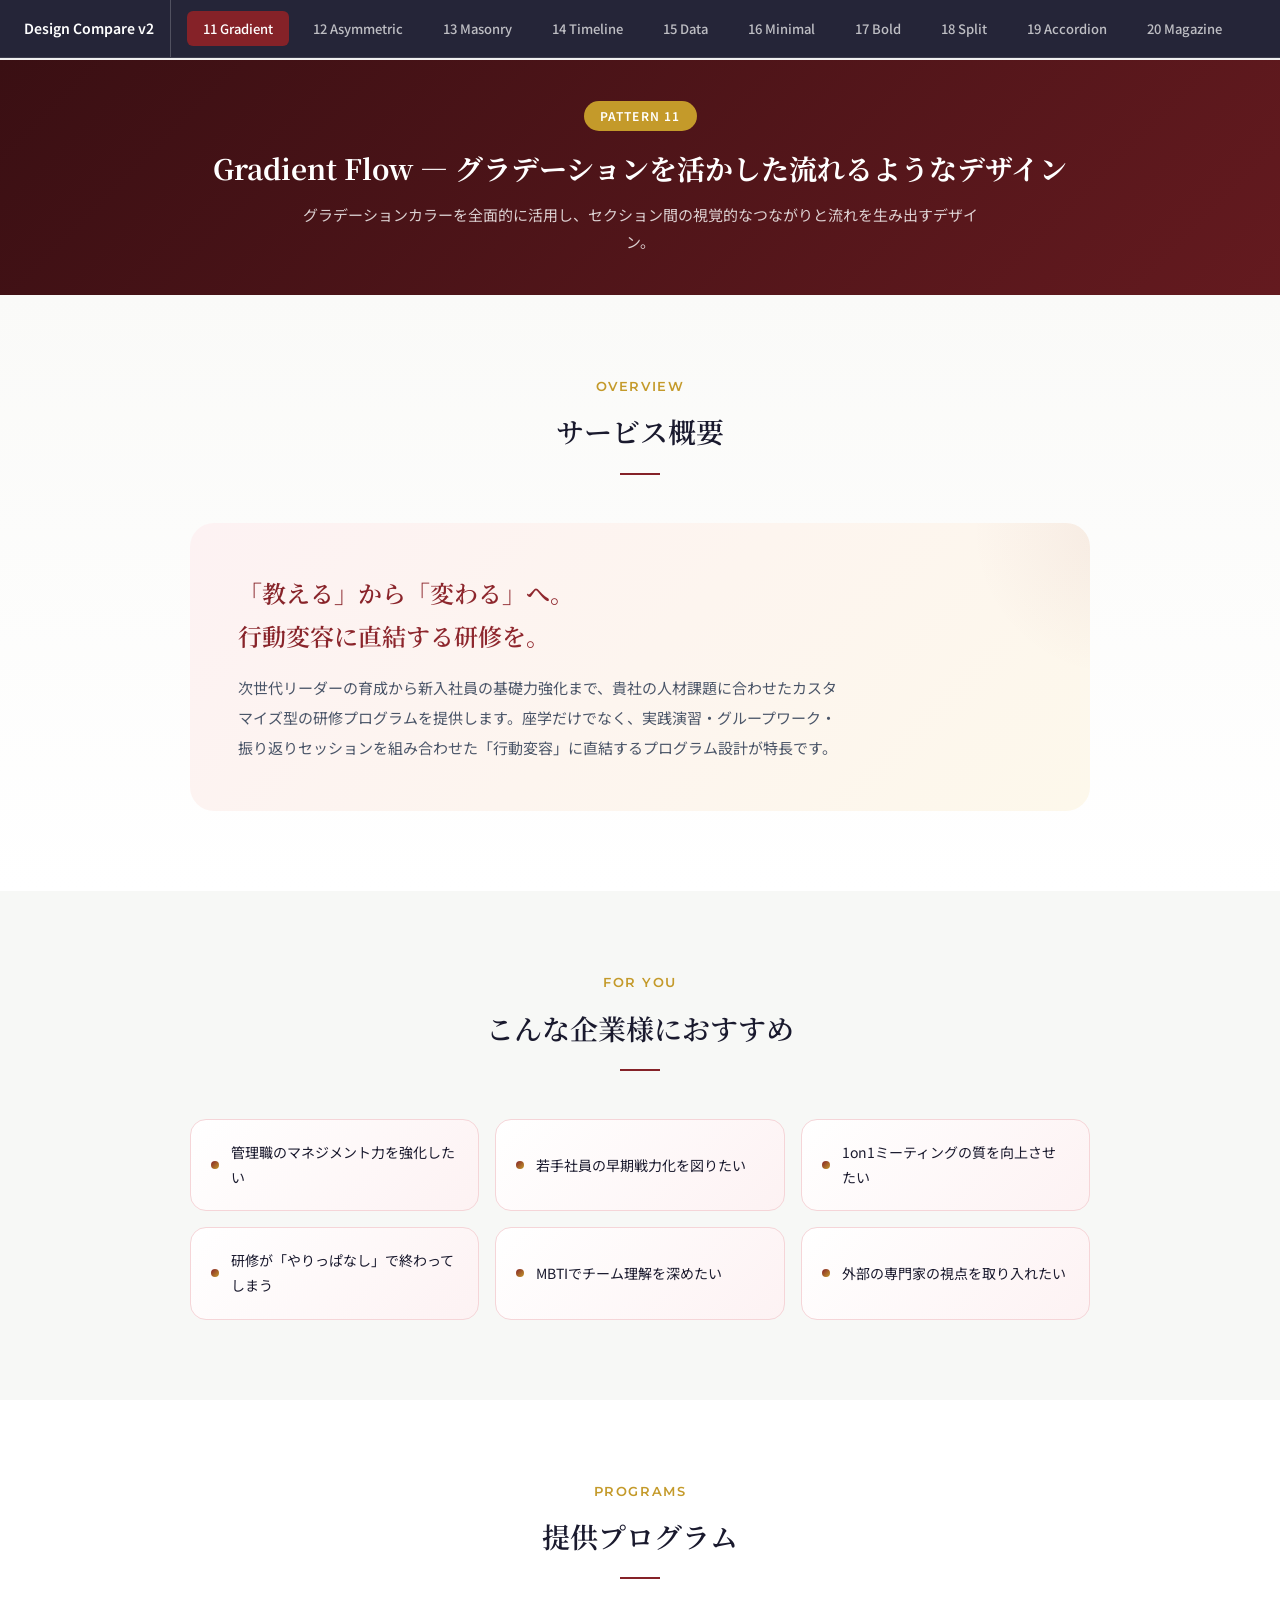
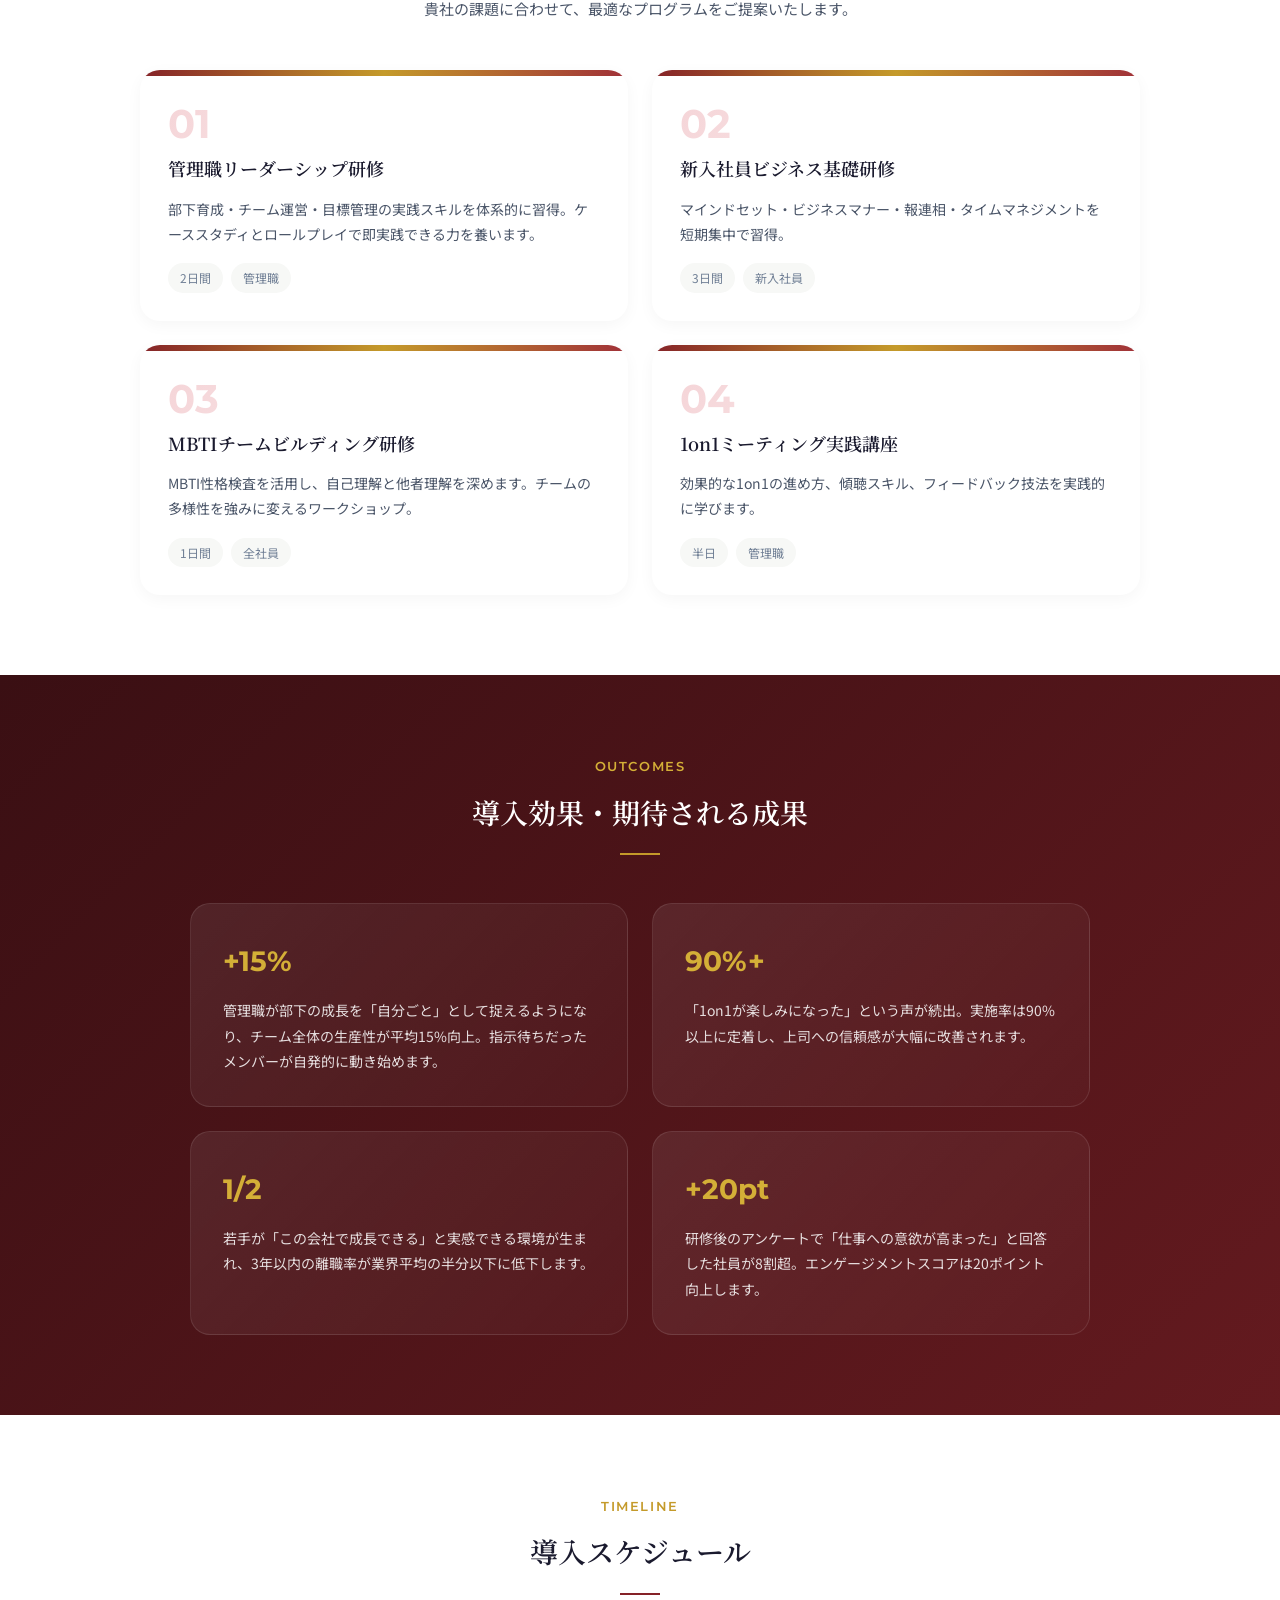
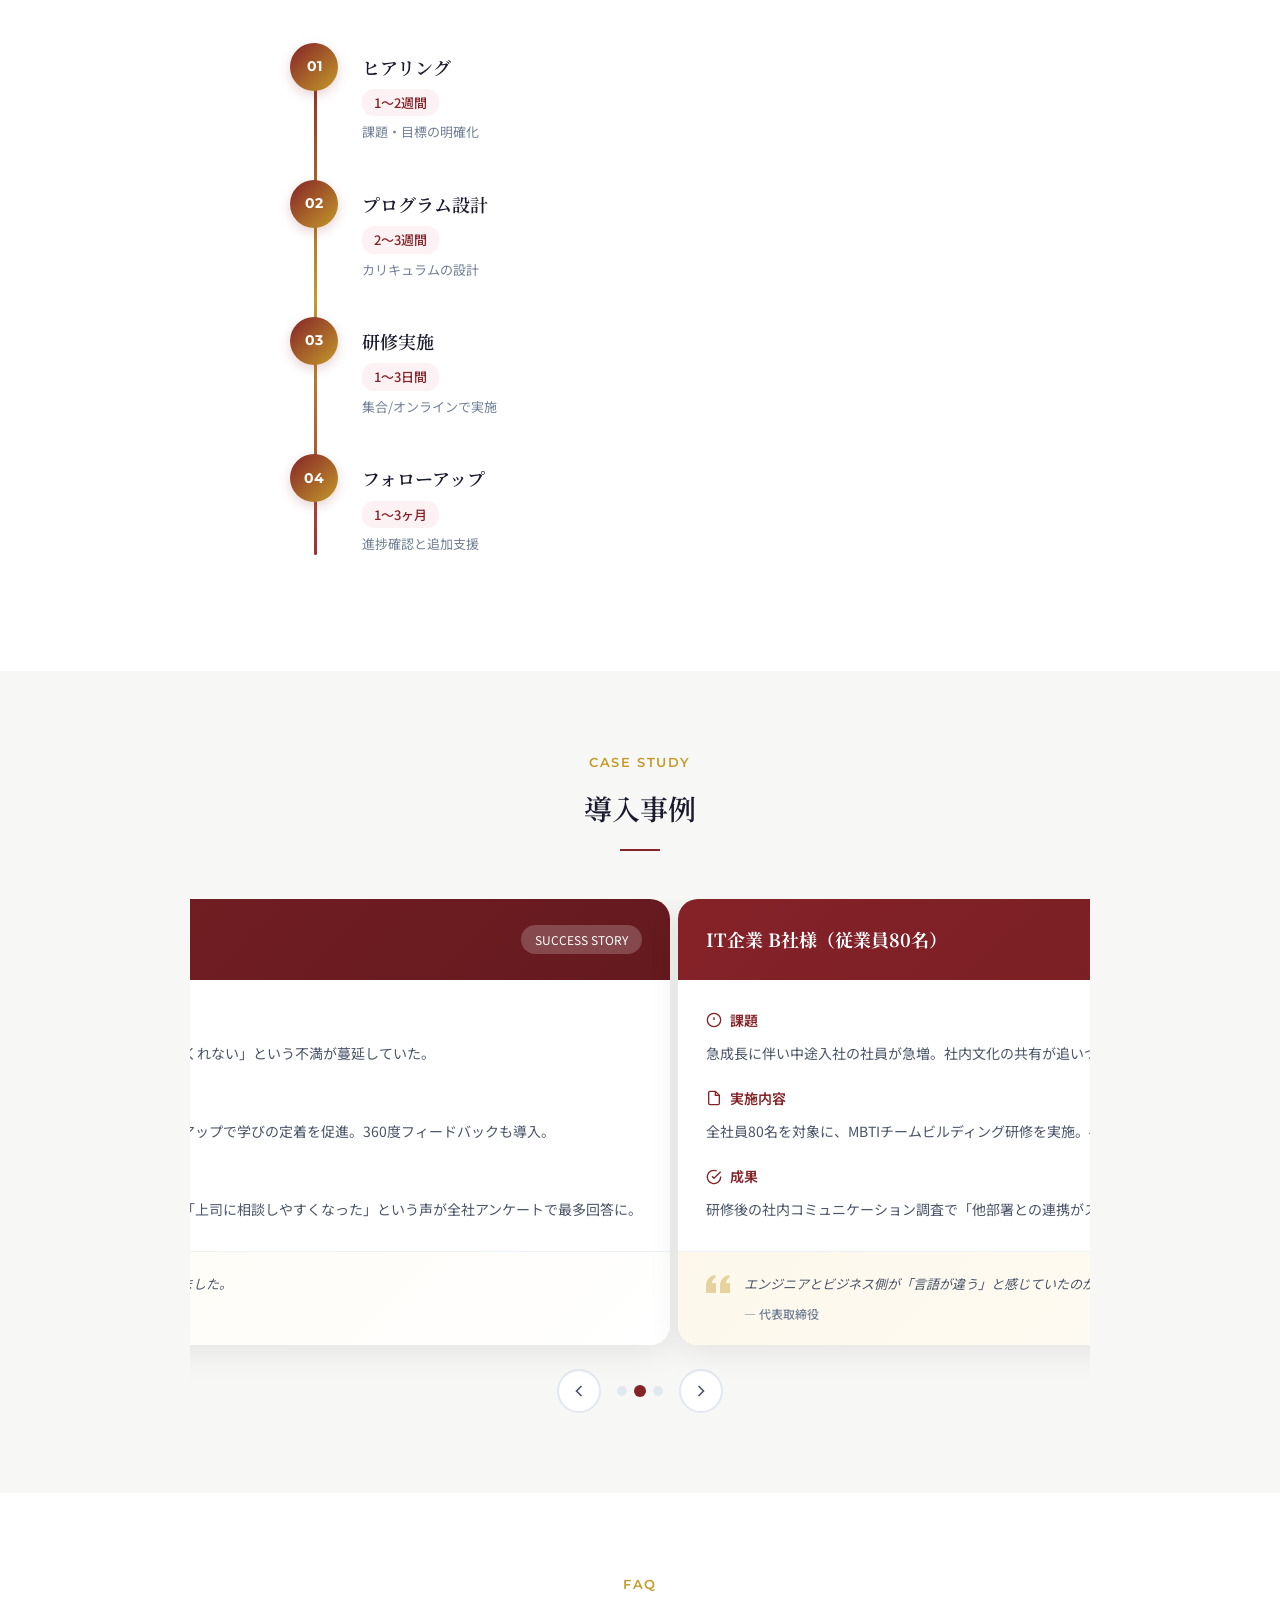
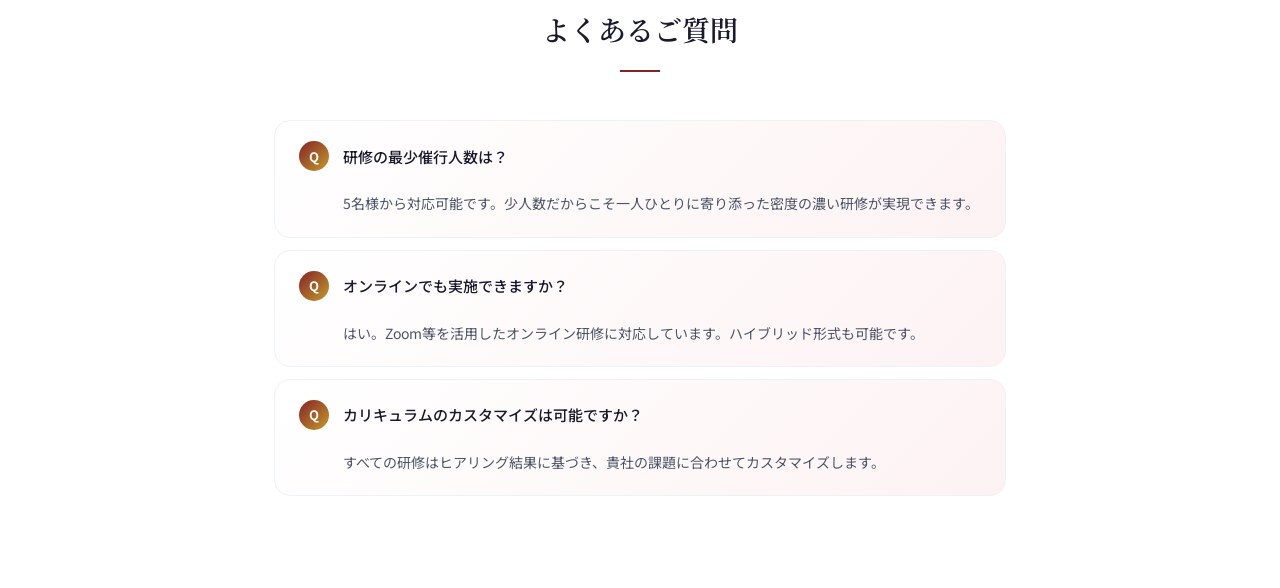
==== commit 95d3d3d4: "chore: design-preview-v2.htmlを同期 https://claude.ai/code/session_01UHBdThZ7QEHgWRfUmCjvXH" ====
--- a/design-preview-v2.html
+++ b/design-preview-v2.html
@@ -907,3 +907,944 @@
     </div>
   </section>
 </div>
+
+<!-- ============================================ -->
+<!-- PATTERN 13: Card Masonry -->
+<!-- ============================================ -->
+<div class="pattern-section" id="pattern-2">
+  <div class="pattern-title-bar">
+    <span class="pattern-badge">PATTERN 13</span>
+    <h2>Card Masonry — カードベースのメイソンリーレイアウト</h2>
+    <p>Pinterest風の段差をつけたカードレイアウトで、情報の密度と視覚的な面白さを両立。</p>
+  </div>
+
+  <section class="demo-section" style="background:linear-gradient(180deg,var(--bg-warm),#fff)">
+    <div class="demo-container">
+      <div class="sh"><p class="sh__label">Overview</p><h2 class="sh__title">サービス概要</h2><span class="sh__line"></span></div>
+      <div class="v13-overview">
+        <div class="v13-overview-card">
+          <div class="v13-overview-lead">「教える」から「変わる」へ。</div>
+          <p class="v13-overview-text">次世代リーダーの育成から新入社員の基礎力強化まで、貴社の人材課題に合わせたカスタマイズ型の研修プログラムを提供します。</p>
+        </div>
+        <div class="v13-overview-card">
+          <div class="v13-overview-features">
+            <div class="v13-overview-feat"><div class="v13-overview-feat-icon"><svg viewBox="0 0 24 24" fill="none" stroke="currentColor" stroke-width="2"><path d="M2 3h6a4 4 0 0 1 4 4v14a3 3 0 0 0-3-3H2z"/><path d="M22 3h-6a4 4 0 0 0-4 4v14a3 3 0 0 1 3-3h7z"/></svg></div>カスタマイズ設計</div>
+            <div class="v13-overview-feat"><div class="v13-overview-feat-icon"><svg viewBox="0 0 24 24" fill="none" stroke="currentColor" stroke-width="2"><path d="M17 21v-2a4 4 0 0 0-4-4H5a4 4 0 0 0-4 4v2"/><circle cx="9" cy="7" r="4"/></svg></div>実践型プログラム</div>
+            <div class="v13-overview-feat"><div class="v13-overview-feat-icon"><svg viewBox="0 0 24 24" fill="none" stroke="currentColor" stroke-width="2"><polyline points="22 12 18 12 15 21 9 3 6 12 2 12"/></svg></div>効果測定</div>
+            <div class="v13-overview-feat"><div class="v13-overview-feat-icon"><svg viewBox="0 0 24 24" fill="none" stroke="currentColor" stroke-width="2"><path d="M22 11.08V12a10 10 0 1 1-5.93-9.14"/><polyline points="22 4 12 14.01 9 11.01"/></svg></div>フォローアップ</div>
+          </div>
+        </div>
+      </div>
+    </div>
+  </section>
+
+  <section class="demo-section demo-section--gray">
+    <div class="demo-container">
+      <div class="sh"><p class="sh__label">For You</p><h2 class="sh__title">こんな企業様におすすめ</h2><span class="sh__line"></span></div>
+      <div class="v13-targets">
+        <div class="v13-target"><div class="v13-target-icon"><svg viewBox="0 0 24 24" fill="none" stroke="currentColor" stroke-width="2.5"><polyline points="20 6 9 17 4 12"/></svg></div>管理職のマネジメント力を強化したい</div>
+        <div class="v13-target"><div class="v13-target-icon"><svg viewBox="0 0 24 24" fill="none" stroke="currentColor" stroke-width="2.5"><polyline points="20 6 9 17 4 12"/></svg></div>若手社員の早期戦力化を図りたい</div>
+        <div class="v13-target"><div class="v13-target-icon"><svg viewBox="0 0 24 24" fill="none" stroke="currentColor" stroke-width="2.5"><polyline points="20 6 9 17 4 12"/></svg></div>1on1ミーティングの質を向上させたい</div>
+        <div class="v13-target"><div class="v13-target-icon"><svg viewBox="0 0 24 24" fill="none" stroke="currentColor" stroke-width="2.5"><polyline points="20 6 9 17 4 12"/></svg></div>研修が「やりっぱなし」で終わってしまう</div>
+        <div class="v13-target"><div class="v13-target-icon"><svg viewBox="0 0 24 24" fill="none" stroke="currentColor" stroke-width="2.5"><polyline points="20 6 9 17 4 12"/></svg></div>MBTIでチーム理解を深めたい</div>
+        <div class="v13-target"><div class="v13-target-icon"><svg viewBox="0 0 24 24" fill="none" stroke="currentColor" stroke-width="2.5"><polyline points="20 6 9 17 4 12"/></svg></div>外部の専門家の視点を取り入れたい</div>
+      </div>
+    </div>
+  </section>
+
+  <section class="demo-section">
+    <div class="demo-container">
+      <div class="sh"><p class="sh__label">Programs</p><h2 class="sh__title">提供プログラム</h2><span class="sh__line"></span></div>
+      <div class="v13-programs">
+        <div class="v13-prog"><span class="v13-prog-num">01</span><h3 class="v13-prog-title">管理職リーダーシップ研修</h3><p class="v13-prog-desc">部下育成・チーム運営・目標管理の実践スキルを体系的に習得。ケーススタディとロールプレイで即実践できる力を養います。</p><div class="v13-prog-tags"><span class="v13-prog-tag">2日間</span><span class="v13-prog-tag">管理職</span></div></div>
+        <div class="v13-prog"><span class="v13-prog-num">02</span><h3 class="v13-prog-title">新入社員ビジネス基礎研修</h3><p class="v13-prog-desc">マインドセット・ビジネスマナー・報連相・タイムマネジメントを短期集中で習得。</p><div class="v13-prog-tags"><span class="v13-prog-tag">3日間</span><span class="v13-prog-tag">新入社員</span></div></div>
+        <div class="v13-prog"><span class="v13-prog-num">03</span><h3 class="v13-prog-title">MBTIチームビルディング研修</h3><p class="v13-prog-desc">MBTI性格検査を活用し、自己理解と他者理解を深めます。チームの多様性を強みに変えるワークショップ。</p><div class="v13-prog-tags"><span class="v13-prog-tag">1日間</span><span class="v13-prog-tag">全社員</span></div></div>
+        <div class="v13-prog"><span class="v13-prog-num">04</span><h3 class="v13-prog-title">1on1ミーティング実践講座</h3><p class="v13-prog-desc">効果的な1on1の進め方、傾聴スキル、フィードバック技法を実践的に学びます。</p><div class="v13-prog-tags"><span class="v13-prog-tag">半日</span><span class="v13-prog-tag">管理職</span></div></div>
+      </div>
+    </div>
+  </section>
+
+  <section class="demo-section demo-section--dark">
+    <div class="demo-container">
+      <div class="sh"><p class="sh__label">Outcomes</p><h2 class="sh__title">導入効果・期待される成果</h2><span class="sh__line"></span></div>
+      <div class="v13-outcomes">
+        <div class="v13-outcome"><div class="v13-outcome-num">生産性 +15%</div><p class="v13-outcome-text">管理職が部下の成長を「自分ごと」として捉えるようになり、チーム全体の生産性が平均15%向上。メンバー一人ひとりが主体的に行動し始めます。</p></div>
+        <div class="v13-outcome"><div class="v13-outcome-num">定着率 90%+</div><p class="v13-outcome-text">「1on1が楽しみになった」「上司との距離が縮まった」という声が続出。実施率は90%以上に定着します。</p></div>
+        <div class="v13-outcome"><div class="v13-outcome-num">離職率 1/2</div><p class="v13-outcome-text">若手が「この会社で成長できる」と実感できる環境が整い、3年以内の離職率が業界平均の半分以下に。</p></div>
+        <div class="v13-outcome"><div class="v13-outcome-num">意欲 +20pt</div><p class="v13-outcome-text">研修後アンケートで「仕事への意欲が高まった」と回答した社員が8割超。エンゲージメントスコアは20ポイント向上。</p></div>
+      </div>
+    </div>
+  </section>
+
+  <section class="demo-section">
+    <div class="demo-container">
+      <div class="sh"><p class="sh__label">Timeline</p><h2 class="sh__title">導入スケジュール</h2><span class="sh__line"></span></div>
+      <div class="v13-timeline">
+        <div class="v13-tl"><div class="v13-tl-step">STEP 01</div><h3 class="v13-tl-title">ヒアリング</h3><span class="v13-tl-dur">1〜2週間</span><p class="v13-tl-desc">課題・目標の明確化</p></div>
+        <div class="v13-tl"><div class="v13-tl-step">STEP 02</div><h3 class="v13-tl-title">プログラム設計</h3><span class="v13-tl-dur">2〜3週間</span><p class="v13-tl-desc">カリキュラムの設計</p></div>
+        <div class="v13-tl"><div class="v13-tl-step">STEP 03</div><h3 class="v13-tl-title">研修実施</h3><span class="v13-tl-dur">1〜3日間</span><p class="v13-tl-desc">集合/オンラインで実施</p></div>
+        <div class="v13-tl"><div class="v13-tl-step">STEP 04</div><h3 class="v13-tl-title">フォローアップ</h3><span class="v13-tl-dur">1〜3ヶ月</span><p class="v13-tl-desc">進捗確認と追加支援</p></div>
+      </div>
+    </div>
+  </section>
+
+  <section class="demo-section demo-section--gray">
+    <div class="demo-container">
+      <div class="sh"><p class="sh__label">Case Study</p><h2 class="sh__title">導入事例</h2><span class="sh__line"></span></div>
+      <div class="carousel-wrapper" data-carousel>
+        <div class="carousel-track">
+          <div class="carousel-slide"><div class="carousel-slide-inner"><div class="case-header"><h3 class="case-company">製造業 A社様（従業員350名）</h3><span class="case-tag">SUCCESS STORY</span></div><div class="case-body"><div class="case-block"><div class="case-block-label"><svg viewBox="0 0 24 24" fill="none" stroke="currentColor" stroke-width="2"><circle cx="12" cy="12" r="10"/><line x1="12" y1="8" x2="12" y2="12"/><line x1="12" y1="16" x2="12.01" y2="16"/></svg>課題</div><p class="case-block-text">管理職が「プレイヤー意識」から脱却できず、部下育成が後回しに。若手社員の3年以内離職率が35%に達し、現場では「上が何も教えてくれない」という不満が蔓延していた。</p></div><div class="case-block"><div class="case-block-label"><svg viewBox="0 0 24 24" fill="none" stroke="currentColor" stroke-width="2"><path d="M14 2H6a2 2 0 0 0-2 2v16a2 2 0 0 0 2 2h12a2 2 0 0 0 2-2V8z"/><polyline points="14 2 14 8 20 8"/></svg>実施内容</div><p class="case-block-text">管理職15名を対象に、6ヶ月間のリーダーシップ開発プログラムを実施。月1回の集合研修（計6回）に加え、月2回のオンラインフォローアップで学びの定着を促進。360度フィードバックも導入。</p></div><div class="case-block"><div class="case-block-label"><svg viewBox="0 0 24 24" fill="none" stroke="currentColor" stroke-width="2"><path d="M22 11.08V12a10 10 0 1 1-5.93-9.14"/><polyline points="22 4 12 14.01 9 11.01"/></svg>成果</div><p class="case-block-text">若手社員の離職率が35%→15%に半減。管理職全員が1on1を月2回以上実施するようになり、部下からの信頼度スコアが3.2→4.2に改善。</p></div></div><div class="case-quote"><svg class="case-quote-icon" width="24" height="24" viewBox="0 0 24 24" fill="currentColor"><path d="M14.017 21v-7.391c0-5.704 3.731-9.57 8.983-10.609l.995 2.151c-2.432.917-3.995 3.638-3.995 5.849h4v10H14.017zM0 21v-7.391c0-5.704 3.731-9.57 8.983-10.609l.995 2.151C7.546 6.068 5.983 8.789 5.983 11h4v10H0z"/></svg><blockquote><p>研修で学んだことをすぐ現場で試せる設計が良かったです。特に1on1の質が変わり、部下から「相談しやすくなった」と言われるようになりました。</p><cite>— 人事部長</cite></blockquote></div></div></div>
+          <div class="carousel-slide"><div class="carousel-slide-inner"><div class="case-header"><h3 class="case-company">IT企業 B社様（従業員80名）</h3><span class="case-tag">SUCCESS STORY</span></div><div class="case-body"><div class="case-block"><div class="case-block-label"><svg viewBox="0 0 24 24" fill="none" stroke="currentColor" stroke-width="2"><circle cx="12" cy="12" r="10"/><line x1="12" y1="8" x2="12" y2="12"/><line x1="12" y1="16" x2="12.01" y2="16"/></svg>課題</div><p class="case-block-text">急成長に伴い中途入社の社員が急増。社内文化の共有が追いつかず、部署間の連携が希薄に。特にエンジニアとビジネス職の間で「壁」ができていた。</p></div><div class="case-block"><div class="case-block-label"><svg viewBox="0 0 24 24" fill="none" stroke="currentColor" stroke-width="2"><path d="M14 2H6a2 2 0 0 0-2 2v16a2 2 0 0 0 2 2h12a2 2 0 0 0 2-2V8z"/><polyline points="14 2 14 8 20 8"/></svg>実施内容</div><p class="case-block-text">全社員80名を対象に、MBTIチームビルディング研修を実施。4チームに分かれてのワークショップ形式で、相互理解を深めるプログラムを2日間にわたり実施。</p></div><div class="case-block"><div class="case-block-label"><svg viewBox="0 0 24 24" fill="none" stroke="currentColor" stroke-width="2"><path d="M22 11.08V12a10 10 0 1 1-5.93-9.14"/><polyline points="22 4 12 14.01 9 11.01"/></svg>成果</div><p class="case-block-text">研修後の社内コミュニケーション調査で「他部署との連携がスムーズになった」と回答した社員が72%。部署横断プロジェクトの立ち上げ数が前年比3倍に増加。社員満足度調査の「職場の一体感」スコアが2.8→4.1に大幅改善。</p></div></div><div class="case-quote"><svg class="case-quote-icon" width="24" height="24" viewBox="0 0 24 24" fill="currentColor"><path d="M14.017 21v-7.391c0-5.704 3.731-9.57 8.983-10.609l.995 2.151c-2.432.917-3.995 3.638-3.995 5.849h4v10H14.017zM0 21v-7.391c0-5.704 3.731-9.57 8.983-10.609l.995 2.151C7.546 6.068 5.983 8.789 5.983 11h4v10H0z"/></svg><blockquote><p>エンジニアとビジネス側が「言語が違う」と感じていたのが、MBTIを通じて「考え方が違うだけ」と理解できました。今では気軽に相談し合える関係です。</p><cite>— 代表取締役</cite></blockquote></div></div></div>
+          <div class="carousel-slide"><div class="carousel-slide-inner"><div class="case-header"><h3 class="case-company">サービス業 C社様（従業員1,200名）</h3><span class="case-tag">SUCCESS STORY</span></div><div class="case-body"><div class="case-block"><div class="case-block-label"><svg viewBox="0 0 24 24" fill="none" stroke="currentColor" stroke-width="2"><circle cx="12" cy="12" r="10"/><line x1="12" y1="8" x2="12" y2="12"/><line x1="12" y1="16" x2="12.01" y2="16"/></svg>課題</div><p class="case-block-text">新入社員の早期離職が深刻な課題で、入社1年以内の離職率が28%に。OJTに依存した育成体制で、配属先により教育の質にばらつきがあった。</p></div><div class="case-block"><div class="case-block-label"><svg viewBox="0 0 24 24" fill="none" stroke="currentColor" stroke-width="2"><path d="M14 2H6a2 2 0 0 0-2 2v16a2 2 0 0 0 2 2h12a2 2 0 0 0 2-2V8z"/><polyline points="14 2 14 8 20 8"/></svg>実施内容</div><p class="case-block-text">新入社員60名を対象に3日間のビジネス基礎研修を実施。さらに配属後3ヶ月間、月1回のフォローアップ研修とメンター制度を組み合わせた継続支援プログラムを展開。</p></div><div class="case-block"><div class="case-block-label"><svg viewBox="0 0 24 24" fill="none" stroke="currentColor" stroke-width="2"><path d="M22 11.08V12a10 10 0 1 1-5.93-9.14"/><polyline points="22 4 12 14.01 9 11.01"/></svg>成果</div><p class="case-block-text">入社1年以内の離職率が28%→12%に激減。新入社員の「自信を持って仕事に取り組める」という回答が研修前の34%から研修後91%に上昇。上司からも「例年より即戦力になるのが早い」との評価。</p></div></div><div class="case-quote"><svg class="case-quote-icon" width="24" height="24" viewBox="0 0 24 24" fill="currentColor"><path d="M14.017 21v-7.391c0-5.704 3.731-9.57 8.983-10.609l.995 2.151c-2.432.917-3.995 3.638-3.995 5.849h4v10H14.017zM0 21v-7.391c0-5.704 3.731-9.57 8.983-10.609l.995 2.151C7.546 6.068 5.983 8.789 5.983 11h4v10H0z"/></svg><blockquote><p>今までは「見て覚えろ」文化でしたが、体系的な研修のおかげで新入社員が自信を持って仕事に臨めるようになりました。メンター制度との組み合わせも効果的でした。</p><cite>— 人材開発課長</cite></blockquote></div></div></div>
+        </div>
+        <div class="carousel-nav"><button class="carousel-prev" aria-label="Previous"><svg width="20" height="20" viewBox="0 0 24 24" fill="none" stroke="currentColor" stroke-width="2"><polyline points="15 18 9 12 15 6"/></svg></button><div class="carousel-dots"><button class="carousel-dot active" data-index="0"></button><button class="carousel-dot" data-index="1"></button><button class="carousel-dot" data-index="2"></button></div><button class="carousel-next" aria-label="Next"><svg width="20" height="20" viewBox="0 0 24 24" fill="none" stroke="currentColor" stroke-width="2"><polyline points="9 18 15 12 9 6"/></svg></button></div>
+      </div>
+    </div>
+  </section>
+
+  <section class="demo-section">
+    <div class="demo-container">
+      <div class="sh"><p class="sh__label">FAQ</p><h2 class="sh__title">よくあるご質問</h2><span class="sh__line"></span></div>
+      <div class="v13-faq">
+        <div class="v13-faq-item"><div class="v13-faq-q"><span class="v13-faq-badge">Q</span>研修の最少催行人数は？</div><div class="v13-faq-a">5名様から対応可能です。少人数だからこそ一人ひとりに寄り添った密度の濃い研修が実現できます。</div></div>
+        <div class="v13-faq-item"><div class="v13-faq-q"><span class="v13-faq-badge">Q</span>オンラインでも実施できますか？</div><div class="v13-faq-a">はい。Zoom等を活用したオンライン研修に対応しています。ハイブリッド形式も可能です。</div></div>
+        <div class="v13-faq-item"><div class="v13-faq-q"><span class="v13-faq-badge">Q</span>カリキュラムのカスタマイズは可能ですか？</div><div class="v13-faq-a">すべての研修はヒアリング結果に基づき、貴社の課題に合わせてカスタマイズします。</div></div>
+      </div>
+    </div>
+  </section>
+</div>
+
+<!-- ============================================ -->
+<!-- PATTERN 14: Timeline Journey -->
+<!-- ============================================ -->
+<div class="pattern-section" id="pattern-3">
+  <div class="pattern-title-bar">
+    <span class="pattern-badge">PATTERN 14</span>
+    <h2>Timeline Journey — タイムライン型でストーリーとして読ませる</h2>
+    <p>縦のタイムラインを軸に、ストーリーとして読み進められるナラティブなデザイン。</p>
+  </div>
+
+  <section class="demo-section" style="background:linear-gradient(180deg,var(--bg-warm),#fff)">
+    <div class="demo-container">
+      <div class="sh"><p class="sh__label">Overview</p><h2 class="sh__title">サービス概要</h2><span class="sh__line"></span></div>
+      <div class="v14-overview">
+        <div class="v14-overview-dot"></div>
+        <div class="v14-overview-lead">「教える」から「変わる」へ。行動変容に直結する研修を。</div>
+        <p class="v14-overview-text">次世代リーダーの育成から新入社員の基礎力強化まで、貴社の人材課題に合わせたカスタマイズ型の研修プログラムを提供します。座学だけでなく、実践演習・グループワーク・振り返りセッションを組み合わせた「行動変容」に直結するプログラム設計が特長です。</p>
+      </div>
+    </div>
+  </section>
+
+  <section class="demo-section demo-section--gray">
+    <div class="demo-container">
+      <div class="sh"><p class="sh__label">For You</p><h2 class="sh__title">こんな企業様におすすめ</h2><span class="sh__line"></span></div>
+      <div class="v14-targets">
+        <div class="v14-target">管理職のマネジメント力を強化したい</div>
+        <div class="v14-target">若手社員の早期戦力化を図りたい</div>
+        <div class="v14-target">1on1ミーティングの質を向上させたい</div>
+        <div class="v14-target">研修が「やりっぱなし」で終わってしまう</div>
+        <div class="v14-target">MBTIでチーム理解を深めたい</div>
+        <div class="v14-target">外部の専門家の視点を取り入れたい</div>
+      </div>
+    </div>
+  </section>
+
+  <section class="demo-section">
+    <div class="demo-container">
+      <div class="sh"><p class="sh__label">Programs</p><h2 class="sh__title">提供プログラム</h2><span class="sh__line"></span></div>
+      <div class="v14-programs">
+        <div class="v14-prog" data-num="01"><h3 class="v14-prog-title">管理職リーダーシップ研修</h3><p class="v14-prog-desc">部下育成・チーム運営・目標管理の実践スキルを体系的に習得。ケーススタディとロールプレイで即実践できる力を養います。</p><div class="v14-prog-meta"><span class="v14-prog-tag">2日間</span><span class="v14-prog-tag">管理職</span></div></div>
+        <div class="v14-prog" data-num="02"><h3 class="v14-prog-title">新入社員ビジネス基礎研修</h3><p class="v14-prog-desc">マインドセット・ビジネスマナー・報連相・タイムマネジメントを短期集中で習得。</p><div class="v14-prog-meta"><span class="v14-prog-tag">3日間</span><span class="v14-prog-tag">新入社員</span></div></div>
+        <div class="v14-prog" data-num="03"><h3 class="v14-prog-title">MBTIチームビルディング研修</h3><p class="v14-prog-desc">MBTI性格検査を活用し、自己理解と他者理解を深めます。チームの多様性を強みに変えるワークショップ。</p><div class="v14-prog-meta"><span class="v14-prog-tag">1日間</span><span class="v14-prog-tag">全社員</span></div></div>
+        <div class="v14-prog" data-num="04"><h3 class="v14-prog-title">1on1ミーティング実践講座</h3><p class="v14-prog-desc">効果的な1on1の進め方、傾聴スキル、フィードバック技法を実践的に学びます。</p><div class="v14-prog-meta"><span class="v14-prog-tag">半日</span><span class="v14-prog-tag">管理職</span></div></div>
+      </div>
+    </div>
+  </section>
+
+  <section class="demo-section demo-section--dark">
+    <div class="demo-container">
+      <div class="sh"><p class="sh__label">Outcomes</p><h2 class="sh__title">導入効果・期待される成果</h2><span class="sh__line"></span></div>
+      <div class="v14-outcomes">
+        <div class="v14-outcomes-line"></div>
+        <div class="v14-outcome"><div class="v14-outcome-num">+15%</div><p class="v14-outcome-text">管理職が「育てる楽しさ」に目覚め、部下の成長を自分ごとと捉えるように。チーム全体の生産性が平均15%向上し、組織の底力が変わります。</p></div>
+        <div class="v14-outcome"><div class="v14-outcome-num">90%以上</div><p class="v14-outcome-text">「1on1が業務報告の場から成長対話の場に変わった」との声が続出。実施率90%以上の定着で、上司部下の信頼関係が根本から改善。</p></div>
+        <div class="v14-outcome"><div class="v14-outcome-num">半減</div><p class="v14-outcome-text">「この会社にいれば成長できる」と若手が感じる環境づくりに成功。3年以内の離職率が業界平均の半分以下に低下し、優秀な人材が定着。</p></div>
+        <div class="v14-outcome"><div class="v14-outcome-num">+20pt</div><p class="v14-outcome-text">研修をきっかけに「仕事への向き合い方が変わった」という声が多数。エンゲージメントスコアは20ポイント以上の向上を記録。</p></div>
+      </div>
+    </div>
+  </section>
+
+  <section class="demo-section">
+    <div class="demo-container">
+      <div class="sh"><p class="sh__label">Timeline</p><h2 class="sh__title">導入スケジュール</h2><span class="sh__line"></span></div>
+      <div class="v14-timeline">
+        <div class="v14-tl" data-step="01"><h3 class="v14-tl-title">ヒアリング</h3><span class="v14-tl-dur">1〜2週間</span><p class="v14-tl-desc">課題・目標の明確化</p></div>
+        <div class="v14-tl" data-step="02"><h3 class="v14-tl-title">プログラム設計</h3><span class="v14-tl-dur">2〜3週間</span><p class="v14-tl-desc">カリキュラムの設計</p></div>
+        <div class="v14-tl" data-step="03"><h3 class="v14-tl-title">研修実施</h3><span class="v14-tl-dur">1〜3日間</span><p class="v14-tl-desc">集合/オンラインで実施</p></div>
+        <div class="v14-tl" data-step="04"><h3 class="v14-tl-title">フォローアップ</h3><span class="v14-tl-dur">1〜3ヶ月</span><p class="v14-tl-desc">進捗確認と追加支援</p></div>
+      </div>
+    </div>
+  </section>
+
+  <section class="demo-section demo-section--gray">
+    <div class="demo-container">
+      <div class="sh"><p class="sh__label">Case Study</p><h2 class="sh__title">導入事例</h2><span class="sh__line"></span></div>
+      <div class="carousel-wrapper" data-carousel>
+        <div class="carousel-track">
+          <div class="carousel-slide"><div class="carousel-slide-inner"><div class="case-header"><h3 class="case-company">製造業 A社様（従業員350名）</h3><span class="case-tag">SUCCESS STORY</span></div><div class="case-body"><div class="case-block"><div class="case-block-label"><svg viewBox="0 0 24 24" fill="none" stroke="currentColor" stroke-width="2"><circle cx="12" cy="12" r="10"/><line x1="12" y1="8" x2="12" y2="12"/><line x1="12" y1="16" x2="12.01" y2="16"/></svg>課題</div><p class="case-block-text">管理職が「プレイヤー意識」から脱却できず、部下育成が後回しに。若手社員の3年以内離職率が35%に達し、現場では「上が何も教えてくれない」という不満が蔓延していた。</p></div><div class="case-block"><div class="case-block-label"><svg viewBox="0 0 24 24" fill="none" stroke="currentColor" stroke-width="2"><path d="M14 2H6a2 2 0 0 0-2 2v16a2 2 0 0 0 2 2h12a2 2 0 0 0 2-2V8z"/><polyline points="14 2 14 8 20 8"/></svg>実施内容</div><p class="case-block-text">管理職15名を対象に、6ヶ月間のリーダーシップ開発プログラムを実施。月1回の集合研修（計6回）に加え、月2回のオンラインフォローアップで学びの定着を促進。360度フィードバックも導入。</p></div><div class="case-block"><div class="case-block-label"><svg viewBox="0 0 24 24" fill="none" stroke="currentColor" stroke-width="2"><path d="M22 11.08V12a10 10 0 1 1-5.93-9.14"/><polyline points="22 4 12 14.01 9 11.01"/></svg>成果</div><p class="case-block-text">若手社員の離職率が35%→15%に半減。管理職全員が1on1を月2回以上実施するようになり、部下からの信頼度スコアが3.2→4.2に改善。「上司に相談しやすくなった」という声が全社アンケートで最多回答に。</p></div></div><div class="case-quote"><svg class="case-quote-icon" width="24" height="24" viewBox="0 0 24 24" fill="currentColor"><path d="M14.017 21v-7.391c0-5.704 3.731-9.57 8.983-10.609l.995 2.151c-2.432.917-3.995 3.638-3.995 5.849h4v10H14.017zM0 21v-7.391c0-5.704 3.731-9.57 8.983-10.609l.995 2.151C7.546 6.068 5.983 8.789 5.983 11h4v10H0z"/></svg><blockquote><p>研修で学んだことをすぐ現場で試せる設計が良かったです。特に1on1の質が変わり、部下から「相談しやすくなった」と言われるようになりました。</p><cite>— 人事部長</cite></blockquote></div></div></div>
+          <div class="carousel-slide"><div class="carousel-slide-inner"><div class="case-header"><h3 class="case-company">IT企業 B社様（従業員80名）</h3><span class="case-tag">SUCCESS STORY</span></div><div class="case-body"><div class="case-block"><div class="case-block-label"><svg viewBox="0 0 24 24" fill="none" stroke="currentColor" stroke-width="2"><circle cx="12" cy="12" r="10"/><line x1="12" y1="8" x2="12" y2="12"/><line x1="12" y1="16" x2="12.01" y2="16"/></svg>課題</div><p class="case-block-text">急成長に伴い中途入社の社員が急増。社内文化の共有が追いつかず、部署間の連携が希薄に。特にエンジニアとビジネス職の間で「壁」ができていた。</p></div><div class="case-block"><div class="case-block-label"><svg viewBox="0 0 24 24" fill="none" stroke="currentColor" stroke-width="2"><path d="M14 2H6a2 2 0 0 0-2 2v16a2 2 0 0 0 2 2h12a2 2 0 0 0 2-2V8z"/><polyline points="14 2 14 8 20 8"/></svg>実施内容</div><p class="case-block-text">全社員80名を対象に、MBTIチームビルディング研修を実施。4チームに分かれてのワークショップ形式で、相互理解を深めるプログラムを2日間にわたり実施。</p></div><div class="case-block"><div class="case-block-label"><svg viewBox="0 0 24 24" fill="none" stroke="currentColor" stroke-width="2"><path d="M22 11.08V12a10 10 0 1 1-5.93-9.14"/><polyline points="22 4 12 14.01 9 11.01"/></svg>成果</div><p class="case-block-text">研修後の社内コミュニケーション調査で「他部署との連携がスムーズになった」と回答した社員が72%。部署横断プロジェクトの立ち上げ数が前年比3倍に増加。社員満足度調査の「職場の一体感」スコアが2.8→4.1に大幅改善。</p></div></div><div class="case-quote"><svg class="case-quote-icon" width="24" height="24" viewBox="0 0 24 24" fill="currentColor"><path d="M14.017 21v-7.391c0-5.704 3.731-9.57 8.983-10.609l.995 2.151c-2.432.917-3.995 3.638-3.995 5.849h4v10H14.017zM0 21v-7.391c0-5.704 3.731-9.57 8.983-10.609l.995 2.151C7.546 6.068 5.983 8.789 5.983 11h4v10H0z"/></svg><blockquote><p>エンジニアとビジネス側が「言語が違う」と感じていたのが、MBTIを通じて「考え方が違うだけ」と理解できました。今では気軽に相談し合える関係です。</p><cite>— 代表取締役</cite></blockquote></div></div></div>
+          <div class="carousel-slide"><div class="carousel-slide-inner"><div class="case-header"><h3 class="case-company">サービス業 C社様（従業員1,200名）</h3><span class="case-tag">SUCCESS STORY</span></div><div class="case-body"><div class="case-block"><div class="case-block-label"><svg viewBox="0 0 24 24" fill="none" stroke="currentColor" stroke-width="2"><circle cx="12" cy="12" r="10"/><line x1="12" y1="8" x2="12" y2="12"/><line x1="12" y1="16" x2="12.01" y2="16"/></svg>課題</div><p class="case-block-text">新入社員の早期離職が深刻な課題で、入社1年以内の離職率が28%に。OJTに依存した育成体制で、配属先により教育の質にばらつきがあった。</p></div><div class="case-block"><div class="case-block-label"><svg viewBox="0 0 24 24" fill="none" stroke="currentColor" stroke-width="2"><path d="M14 2H6a2 2 0 0 0-2 2v16a2 2 0 0 0 2 2h12a2 2 0 0 0 2-2V8z"/><polyline points="14 2 14 8 20 8"/></svg>実施内容</div><p class="case-block-text">新入社員60名を対象に3日間のビジネス基礎研修を実施。さらに配属後3ヶ月間、月1回のフォローアップ研修とメンター制度を組み合わせた継続支援プログラムを展開。</p></div><div class="case-block"><div class="case-block-label"><svg viewBox="0 0 24 24" fill="none" stroke="currentColor" stroke-width="2"><path d="M22 11.08V12a10 10 0 1 1-5.93-9.14"/><polyline points="22 4 12 14.01 9 11.01"/></svg>成果</div><p class="case-block-text">入社1年以内の離職率が28%→12%に激減。新入社員の「自信を持って仕事に取り組める」という回答が研修前の34%から研修後91%に上昇。上司からも「例年より即戦力になるのが早い」との評価。</p></div></div><div class="case-quote"><svg class="case-quote-icon" width="24" height="24" viewBox="0 0 24 24" fill="currentColor"><path d="M14.017 21v-7.391c0-5.704 3.731-9.57 8.983-10.609l.995 2.151c-2.432.917-3.995 3.638-3.995 5.849h4v10H14.017zM0 21v-7.391c0-5.704 3.731-9.57 8.983-10.609l.995 2.151C7.546 6.068 5.983 8.789 5.983 11h4v10H0z"/></svg><blockquote><p>今までは「見て覚えろ」文化でしたが、体系的な研修のおかげで新入社員が自信を持って仕事に臨めるようになりました。メンター制度との組み合わせも効果的でした。</p><cite>— 人材開発課長</cite></blockquote></div></div></div>
+        </div>
+        <div class="carousel-nav"><button class="carousel-prev" aria-label="Previous"><svg width="20" height="20" viewBox="0 0 24 24" fill="none" stroke="currentColor" stroke-width="2"><polyline points="15 18 9 12 15 6"/></svg></button><div class="carousel-dots"><button class="carousel-dot active" data-index="0"></button><button class="carousel-dot" data-index="1"></button><button class="carousel-dot" data-index="2"></button></div><button class="carousel-next" aria-label="Next"><svg width="20" height="20" viewBox="0 0 24 24" fill="none" stroke="currentColor" stroke-width="2"><polyline points="9 18 15 12 9 6"/></svg></button></div>
+      </div>
+    </div>
+  </section>
+
+  <section class="demo-section">
+    <div class="demo-container--narrow">
+      <div class="sh"><p class="sh__label">FAQ</p><h2 class="sh__title">よくあるご質問</h2><span class="sh__line"></span></div>
+      <div class="v14-faq">
+        <div class="v14-faq-item"><div class="v14-faq-q"><span class="v14-faq-badge">Q</span>研修の最少催行人数は？</div><div class="v14-faq-a">5名様から対応可能です。少人数だからこそ一人ひとりに寄り添った密度の濃い研修が実現できます。</div></div>
+        <div class="v14-faq-item"><div class="v14-faq-q"><span class="v14-faq-badge">Q</span>オンラインでも実施できますか？</div><div class="v14-faq-a">はい。Zoom等を活用したオンライン研修に対応しています。ハイブリッド形式も可能です。</div></div>
+        <div class="v14-faq-item"><div class="v14-faq-q"><span class="v14-faq-badge">Q</span>カリキュラムのカスタマイズは可能ですか？</div><div class="v14-faq-a">すべての研修はヒアリング結果に基づき、貴社の課題に合わせてカスタマイズします。</div></div>
+      </div>
+    </div>
+  </section>
+</div>
+<!-- ============================================ -->
+<!-- PATTERN 15: Data Driven -->
+<!-- ============================================ -->
+<div class="pattern-section" id="pattern-4">
+  <div class="pattern-title-bar">
+    <span class="pattern-badge">PATTERN 15</span>
+    <h2>Data Driven — データ・数値を前面に出しつつ定性表現で補完</h2>
+    <p>数値データを効果的に配置し、信頼感と説得力を高めるデザイン。</p>
+  </div>
+
+  <section class="demo-section" style="background:linear-gradient(180deg,var(--bg-warm),#fff)">
+    <div class="demo-container">
+      <div class="sh"><p class="sh__label">Overview</p><h2 class="sh__title">サービス概要</h2><span class="sh__line"></span></div>
+      <div class="v15-overview">
+        <div>
+          <div class="v15-overview-lead">「教える」から「変わる」へ。行動変容に直結する研修を。</div>
+          <p class="v15-overview-text">次世代リーダーの育成から新入社員の基礎力強化まで、貴社の人材課題に合わせたカスタマイズ型の研修プログラムを提供します。</p>
+        </div>
+        <div class="v15-overview-stats">
+          <div class="v15-overview-stat"><div class="v15-overview-stat-val">200+</div><div class="v15-overview-stat-label">導入実績</div></div>
+          <div class="v15-overview-stat"><div class="v15-overview-stat-val">95%</div><div class="v15-overview-stat-label">満足度</div></div>
+          <div class="v15-overview-stat"><div class="v15-overview-stat-val">50+</div><div class="v15-overview-stat-label">業種対応</div></div>
+          <div class="v15-overview-stat"><div class="v15-overview-stat-val">15年</div><div class="v15-overview-stat-label">実績</div></div>
+        </div>
+      </div>
+    </div>
+  </section>
+
+  <section class="demo-section demo-section--gray">
+    <div class="demo-container">
+      <div class="sh"><p class="sh__label">For You</p><h2 class="sh__title">こんな企業様におすすめ</h2><span class="sh__line"></span></div>
+      <div class="v15-targets">
+        <div class="v15-target"><span class="v15-target-icon"></span>管理職のマネジメント力を強化したい</div>
+        <div class="v15-target"><span class="v15-target-icon"></span>若手社員の早期戦力化を図りたい</div>
+        <div class="v15-target"><span class="v15-target-icon"></span>1on1ミーティングの質を向上させたい</div>
+        <div class="v15-target"><span class="v15-target-icon"></span>研修が「やりっぱなし」で終わってしまう</div>
+        <div class="v15-target"><span class="v15-target-icon"></span>MBTIでチーム理解を深めたい</div>
+        <div class="v15-target"><span class="v15-target-icon"></span>外部の専門家の視点を取り入れたい</div>
+      </div>
+    </div>
+  </section>
+
+  <section class="demo-section">
+    <div class="demo-container">
+      <div class="sh"><p class="sh__label">Programs</p><h2 class="sh__title">提供プログラム</h2><span class="sh__line"></span></div>
+      <div class="v15-programs">
+        <div class="v15-prog"><span class="v15-prog-num">01</span><h3 class="v15-prog-title">管理職リーダーシップ研修</h3><p class="v15-prog-desc">部下育成・チーム運営・目標管理の実践スキルを体系的に習得。ケーススタディとロールプレイで即実践できる力を養います。</p><div class="v15-prog-tags"><span class="v15-prog-tag">2日間</span><span class="v15-prog-tag">管理職</span></div></div>
+        <div class="v15-prog"><span class="v15-prog-num">02</span><h3 class="v15-prog-title">新入社員ビジネス基礎研修</h3><p class="v15-prog-desc">マインドセット・ビジネスマナー・報連相・タイムマネジメントを短期集中で習得。</p><div class="v15-prog-tags"><span class="v15-prog-tag">3日間</span><span class="v15-prog-tag">新入社員</span></div></div>
+        <div class="v15-prog"><span class="v15-prog-num">03</span><h3 class="v15-prog-title">MBTIチームビルディング研修</h3><p class="v15-prog-desc">MBTI性格検査を活用し、自己理解と他者理解を深めます。チームの多様性を強みに変えるワークショップ。</p><div class="v15-prog-tags"><span class="v15-prog-tag">1日間</span><span class="v15-prog-tag">全社員</span></div></div>
+        <div class="v15-prog"><span class="v15-prog-num">04</span><h3 class="v15-prog-title">1on1ミーティング実践講座</h3><p class="v15-prog-desc">効果的な1on1の進め方、傾聴スキル、フィードバック技法を実践的に学びます。</p><div class="v15-prog-tags"><span class="v15-prog-tag">半日</span><span class="v15-prog-tag">管理職</span></div></div>
+      </div>
+    </div>
+  </section>
+
+  <section class="demo-section demo-section--dark">
+    <div class="demo-container">
+      <div class="sh"><p class="sh__label">Outcomes</p><h2 class="sh__title">導入効果・期待される成果</h2><span class="sh__line"></span></div>
+      <div class="v15-outcomes">
+        <div class="v15-outcome"><div class="v15-outcome-bar"></div><div class="v15-outcome-num">+15%</div><p class="v15-outcome-text">管理職の意識改革により、チーム生産性が平均15%向上</p></div>
+        <div class="v15-outcome"><div class="v15-outcome-bar"></div><div class="v15-outcome-num">90%+</div><p class="v15-outcome-text">1on1実施が文化として定着し、90%以上が継続実施</p></div>
+        <div class="v15-outcome"><div class="v15-outcome-bar"></div><div class="v15-outcome-num">1/2</div><p class="v15-outcome-text">若手が成長実感を得て、離職率が業界平均の半分に</p></div>
+        <div class="v15-outcome"><div class="v15-outcome-bar"></div><div class="v15-outcome-num">+20pt</div><p class="v15-outcome-text">仕事への意欲向上で、エンゲージメント20pt改善</p></div>
+      </div>
+    </div>
+  </section>
+
+  <section class="demo-section">
+    <div class="demo-container">
+      <div class="sh"><p class="sh__label">Timeline</p><h2 class="sh__title">導入スケジュール</h2><span class="sh__line"></span></div>
+      <div class="v15-timeline">
+        <div class="v15-tl"><div class="v15-tl-dot">01</div><h3 class="v15-tl-title">ヒアリング</h3><span class="v15-tl-dur">1〜2週間</span><p class="v15-tl-desc">課題・目標の明確化</p></div>
+        <div class="v15-tl"><div class="v15-tl-dot">02</div><h3 class="v15-tl-title">プログラム設計</h3><span class="v15-tl-dur">2〜3週間</span><p class="v15-tl-desc">カリキュラムの設計</p></div>
+        <div class="v15-tl"><div class="v15-tl-dot">03</div><h3 class="v15-tl-title">研修実施</h3><span class="v15-tl-dur">1〜3日間</span><p class="v15-tl-desc">集合/オンラインで実施</p></div>
+        <div class="v15-tl"><div class="v15-tl-dot">04</div><h3 class="v15-tl-title">フォローアップ</h3><span class="v15-tl-dur">1〜3ヶ月</span><p class="v15-tl-desc">進捗確認と追加支援</p></div>
+      </div>
+    </div>
+  </section>
+
+  <section class="demo-section demo-section--gray">
+    <div class="demo-container">
+      <div class="sh"><p class="sh__label">Case Study</p><h2 class="sh__title">導入事例</h2><span class="sh__line"></span></div>
+      <div class="carousel-wrapper" data-carousel>
+        <div class="carousel-track">
+          <div class="carousel-slide"><div class="carousel-slide-inner"><div class="case-header"><h3 class="case-company">製造業 A社様（従業員350名）</h3><span class="case-tag">SUCCESS STORY</span></div><div class="case-body"><div class="case-block"><div class="case-block-label"><svg viewBox="0 0 24 24" fill="none" stroke="currentColor" stroke-width="2"><circle cx="12" cy="12" r="10"/><line x1="12" y1="8" x2="12" y2="12"/><line x1="12" y1="16" x2="12.01" y2="16"/></svg>課題</div><p class="case-block-text">管理職が「プレイヤー意識」から脱却できず、部下育成が後回しに。若手社員の3年以内離職率が35%に達し、現場では「上が何も教えてくれない」という不満が蔓延していた。</p></div><div class="case-block"><div class="case-block-label"><svg viewBox="0 0 24 24" fill="none" stroke="currentColor" stroke-width="2"><path d="M14 2H6a2 2 0 0 0-2 2v16a2 2 0 0 0 2 2h12a2 2 0 0 0 2-2V8z"/><polyline points="14 2 14 8 20 8"/></svg>実施内容</div><p class="case-block-text">管理職15名を対象に、6ヶ月間のリーダーシップ開発プログラムを実施。月1回の集合研修（計6回）に加え、月2回のオンラインフォローアップで学びの定着を促進。360度フィードバックも導入。</p></div><div class="case-block"><div class="case-block-label"><svg viewBox="0 0 24 24" fill="none" stroke="currentColor" stroke-width="2"><path d="M22 11.08V12a10 10 0 1 1-5.93-9.14"/><polyline points="22 4 12 14.01 9 11.01"/></svg>成果</div><p class="case-block-text">若手社員の離職率が35%→15%に半減。管理職全員が1on1を月2回以上実施するようになり、部下からの信頼度スコアが3.2→4.2に改善。「上司に相談しやすくなった」という声が全社アンケートで最多回答に。</p></div></div><div class="case-quote"><svg class="case-quote-icon" width="24" height="24" viewBox="0 0 24 24" fill="currentColor"><path d="M14.017 21v-7.391c0-5.704 3.731-9.57 8.983-10.609l.995 2.151c-2.432.917-3.995 3.638-3.995 5.849h4v10H14.017zM0 21v-7.391c0-5.704 3.731-9.57 8.983-10.609l.995 2.151C7.546 6.068 5.983 8.789 5.983 11h4v10H0z"/></svg><blockquote><p>研修で学んだことをすぐ現場で試せる設計が良かったです。特に1on1の質が変わり、部下から「相談しやすくなった」と言われるようになりました。</p><cite>— 人事部長</cite></blockquote></div></div></div>
+          <div class="carousel-slide"><div class="carousel-slide-inner"><div class="case-header"><h3 class="case-company">IT企業 B社様（従業員80名）</h3><span class="case-tag">SUCCESS STORY</span></div><div class="case-body"><div class="case-block"><div class="case-block-label"><svg viewBox="0 0 24 24" fill="none" stroke="currentColor" stroke-width="2"><circle cx="12" cy="12" r="10"/><line x1="12" y1="8" x2="12" y2="12"/><line x1="12" y1="16" x2="12.01" y2="16"/></svg>課題</div><p class="case-block-text">急成長に伴い中途入社の社員が急増。社内文化の共有が追いつかず、部署間の連携が希薄に。特にエンジニアとビジネス職の間で「壁」ができていた。</p></div><div class="case-block"><div class="case-block-label"><svg viewBox="0 0 24 24" fill="none" stroke="currentColor" stroke-width="2"><path d="M14 2H6a2 2 0 0 0-2 2v16a2 2 0 0 0 2 2h12a2 2 0 0 0 2-2V8z"/><polyline points="14 2 14 8 20 8"/></svg>実施内容</div><p class="case-block-text">全社員80名を対象に、MBTIチームビルディング研修を実施。4チームに分かれてのワークショップ形式で、相互理解を深めるプログラムを2日間にわたり実施。</p></div><div class="case-block"><div class="case-block-label"><svg viewBox="0 0 24 24" fill="none" stroke="currentColor" stroke-width="2"><path d="M22 11.08V12a10 10 0 1 1-5.93-9.14"/><polyline points="22 4 12 14.01 9 11.01"/></svg>成果</div><p class="case-block-text">研修後の社内コミュニケーション調査で「他部署との連携がスムーズになった」と回答した社員が72%。部署横断プロジェクトの立ち上げ数が前年比3倍に増加。社員満足度調査の「職場の一体感」スコアが2.8→4.1に大幅改善。</p></div></div><div class="case-quote"><svg class="case-quote-icon" width="24" height="24" viewBox="0 0 24 24" fill="currentColor"><path d="M14.017 21v-7.391c0-5.704 3.731-9.57 8.983-10.609l.995 2.151c-2.432.917-3.995 3.638-3.995 5.849h4v10H14.017zM0 21v-7.391c0-5.704 3.731-9.57 8.983-10.609l.995 2.151C7.546 6.068 5.983 8.789 5.983 11h4v10H0z"/></svg><blockquote><p>エンジニアとビジネス側が「言語が違う」と感じていたのが、MBTIを通じて「考え方が違うだけ」と理解できました。今では気軽に相談し合える関係です。</p><cite>— 代表取締役</cite></blockquote></div></div></div>
+          <div class="carousel-slide"><div class="carousel-slide-inner"><div class="case-header"><h3 class="case-company">サービス業 C社様（従業員1,200名）</h3><span class="case-tag">SUCCESS STORY</span></div><div class="case-body"><div class="case-block"><div class="case-block-label"><svg viewBox="0 0 24 24" fill="none" stroke="currentColor" stroke-width="2"><circle cx="12" cy="12" r="10"/><line x1="12" y1="8" x2="12" y2="12"/><line x1="12" y1="16" x2="12.01" y2="16"/></svg>課題</div><p class="case-block-text">新入社員の早期離職が深刻な課題で、入社1年以内の離職率が28%に。OJTに依存した育成体制で、配属先により教育の質にばらつきがあった。</p></div><div class="case-block"><div class="case-block-label"><svg viewBox="0 0 24 24" fill="none" stroke="currentColor" stroke-width="2"><path d="M14 2H6a2 2 0 0 0-2 2v16a2 2 0 0 0 2 2h12a2 2 0 0 0 2-2V8z"/><polyline points="14 2 14 8 20 8"/></svg>実施内容</div><p class="case-block-text">新入社員60名を対象に3日間のビジネス基礎研修を実施。さらに配属後3ヶ月間、月1回のフォローアップ研修とメンター制度を組み合わせた継続支援プログラムを展開。</p></div><div class="case-block"><div class="case-block-label"><svg viewBox="0 0 24 24" fill="none" stroke="currentColor" stroke-width="2"><path d="M22 11.08V12a10 10 0 1 1-5.93-9.14"/><polyline points="22 4 12 14.01 9 11.01"/></svg>成果</div><p class="case-block-text">入社1年以内の離職率が28%→12%に激減。新入社員の「自信を持って仕事に取り組める」という回答が研修前の34%から研修後91%に上昇。上司からも「例年より即戦力になるのが早い」との評価。</p></div></div><div class="case-quote"><svg class="case-quote-icon" width="24" height="24" viewBox="0 0 24 24" fill="currentColor"><path d="M14.017 21v-7.391c0-5.704 3.731-9.57 8.983-10.609l.995 2.151c-2.432.917-3.995 3.638-3.995 5.849h4v10H14.017zM0 21v-7.391c0-5.704 3.731-9.57 8.983-10.609l.995 2.151C7.546 6.068 5.983 8.789 5.983 11h4v10H0z"/></svg><blockquote><p>今までは「見て覚えろ」文化でしたが、体系的な研修のおかげで新入社員が自信を持って仕事に臨めるようになりました。メンター制度との組み合わせも効果的でした。</p><cite>— 人材開発課長</cite></blockquote></div></div></div>
+        </div>
+        <div class="carousel-nav"><button class="carousel-prev" aria-label="Previous"><svg width="20" height="20" viewBox="0 0 24 24" fill="none" stroke="currentColor" stroke-width="2"><polyline points="15 18 9 12 15 6"/></svg></button><div class="carousel-dots"><button class="carousel-dot active" data-index="0"></button><button class="carousel-dot" data-index="1"></button><button class="carousel-dot" data-index="2"></button></div><button class="carousel-next" aria-label="Next"><svg width="20" height="20" viewBox="0 0 24 24" fill="none" stroke="currentColor" stroke-width="2"><polyline points="9 18 15 12 9 6"/></svg></button></div>
+      </div>
+    </div>
+  </section>
+
+  <section class="demo-section">
+    <div class="demo-container--narrow">
+      <div class="sh"><p class="sh__label">FAQ</p><h2 class="sh__title">よくあるご質問</h2><span class="sh__line"></span></div>
+      <div class="v15-faq">
+        <div class="v15-faq-item"><div class="v15-faq-q"><span class="v15-faq-badge">Q</span>研修の最少催行人数は？</div><div class="v15-faq-a">5名様から対応可能です。少人数だからこそ一人ひとりに寄り添った密度の濃い研修が実現できます。</div></div>
+        <div class="v15-faq-item"><div class="v15-faq-q"><span class="v15-faq-badge">Q</span>オンラインでも実施できますか？</div><div class="v15-faq-a">はい。Zoom等を活用したオンライン研修に対応しています。ハイブリッド形式も可能です。</div></div>
+        <div class="v15-faq-item"><div class="v15-faq-q"><span class="v15-faq-badge">Q</span>カリキュラムのカスタマイズは可能ですか？</div><div class="v15-faq-a">すべての研修はヒアリング結果に基づき、貴社の課題に合わせてカスタマイズします。</div></div>
+      </div>
+    </div>
+  </section>
+</div>
+<!-- ============================================ -->
+<!-- PATTERN 16: Warm Minimal -->
+<!-- ============================================ -->
+<div class="pattern-section" id="pattern-5">
+  <div class="pattern-title-bar">
+    <span class="pattern-badge">PATTERN 16</span>
+    <h2>Warm Minimal — 温かみのあるミニマルデザイン</h2>
+    <p>余計な装飾を削ぎ落とし、余白とタイポグラフィで温かみと品格を表現。</p>
+  </div>
+
+  <section class="demo-section" style="background:var(--bg-warm)">
+    <div class="demo-container--narrow">
+      <div class="sh"><p class="sh__label">Overview</p><h2 class="sh__title">サービス概要</h2><span class="sh__line"></span></div>
+      <div class="v16-overview">
+        <div class="v16-overview-lead">「教える」から「変わる」へ。<br>行動変容に直結する研修を。</div>
+        <div class="v16-overview-divider"></div>
+        <p class="v16-overview-text">次世代リーダーの育成から新入社員の基礎力強化まで、貴社の人材課題に合わせたカスタマイズ型の研修プログラムを提供します。座学だけでなく、実践演習・グループワーク・振り返りセッションを組み合わせた「行動変容」に直結するプログラム設計が特長です。</p>
+      </div>
+    </div>
+  </section>
+
+  <section class="demo-section">
+    <div class="demo-container--narrow">
+      <div class="sh"><p class="sh__label">For You</p><h2 class="sh__title">こんな企業様におすすめ</h2><span class="sh__line"></span></div>
+      <div class="v16-targets">
+        <div class="v16-target"><span class="v16-target-line"></span>管理職のマネジメント力を強化したい</div>
+        <div class="v16-target"><span class="v16-target-line"></span>若手社員の早期戦力化を図りたい</div>
+        <div class="v16-target"><span class="v16-target-line"></span>1on1ミーティングの質を向上させたい</div>
+        <div class="v16-target"><span class="v16-target-line"></span>研修が「やりっぱなし」で終わってしまう</div>
+        <div class="v16-target"><span class="v16-target-line"></span>MBTIでチーム理解を深めたい</div>
+        <div class="v16-target"><span class="v16-target-line"></span>外部の専門家の視点を取り入れたい</div>
+      </div>
+    </div>
+  </section>
+
+  <section class="demo-section" style="background:var(--bg-warm)">
+    <div class="demo-container--narrow">
+      <div class="sh"><p class="sh__label">Programs</p><h2 class="sh__title">提供プログラム</h2><span class="sh__line"></span></div>
+      <div class="v16-programs">
+        <div class="v16-prog"><div class="v16-prog-num">PROGRAM 01</div><h3 class="v16-prog-title">管理職リーダーシップ研修</h3><p class="v16-prog-desc">部下育成・チーム運営・目標管理の実践スキルを体系的に習得。ケーススタディとロールプレイで即実践できる力を養います。</p><div class="v16-prog-tags"><span class="v16-prog-tag">2日間</span><span class="v16-prog-tag">管理職</span></div></div>
+        <div class="v16-prog"><div class="v16-prog-num">PROGRAM 02</div><h3 class="v16-prog-title">新入社員ビジネス基礎研修</h3><p class="v16-prog-desc">マインドセット・ビジネスマナー・報連相・タイムマネジメントを短期集中で習得。</p><div class="v16-prog-tags"><span class="v16-prog-tag">3日間</span><span class="v16-prog-tag">新入社員</span></div></div>
+        <div class="v16-prog"><div class="v16-prog-num">PROGRAM 03</div><h3 class="v16-prog-title">MBTIチームビルディング研修</h3><p class="v16-prog-desc">MBTI性格検査を活用し、自己理解と他者理解を深めます。チームの多様性を強みに変えるワークショップ。</p><div class="v16-prog-tags"><span class="v16-prog-tag">1日間</span><span class="v16-prog-tag">全社員</span></div></div>
+        <div class="v16-prog"><div class="v16-prog-num">PROGRAM 04</div><h3 class="v16-prog-title">1on1ミーティング実践講座</h3><p class="v16-prog-desc">効果的な1on1の進め方、傾聴スキル、フィードバック技法を実践的に学びます。</p><div class="v16-prog-tags"><span class="v16-prog-tag">半日</span><span class="v16-prog-tag">管理職</span></div></div>
+      </div>
+    </div>
+  </section>
+
+  <section class="demo-section demo-section--dark">
+    <div class="demo-container--narrow">
+      <div class="sh"><p class="sh__label">Outcomes</p><h2 class="sh__title">導入効果・期待される成果</h2><span class="sh__line"></span></div>
+      <div class="v16-outcomes">
+        <div class="v16-outcome"><div class="v16-outcome-num">+15% チーム生産性向上</div><p class="v16-outcome-text">管理職がメンバー一人ひとりの強みを引き出すマネジメントを習得。チーム全体が自律的に動き始め、生産性が着実に向上します。</p></div>
+        <div class="v16-outcome"><div class="v16-outcome-num">90%+ 1on1定着率</div><p class="v16-outcome-text">「1on1の時間が待ち遠しい」という声が生まれる関係性へ。形式的な面談から、信頼に基づく成長対話に変わります。</p></div>
+        <div class="v16-outcome"><div class="v16-outcome-num">1/2 離職率改善</div><p class="v16-outcome-text">「この会社で成長したい」という想いが芽生える環境づくり。若手の3年以内離職率が業界平均の半分以下に。</p></div>
+        <div class="v16-outcome"><div class="v16-outcome-num">+20pt エンゲージメント</div><p class="v16-outcome-text">仕事への意欲が目に見えて変わる。研修後のエンゲージメントスコアは20ポイント以上の改善を実現。</p></div>
+      </div>
+    </div>
+  </section>
+
+  <section class="demo-section">
+    <div class="demo-container--narrow">
+      <div class="sh"><p class="sh__label">Timeline</p><h2 class="sh__title">導入スケジュール</h2><span class="sh__line"></span></div>
+      <div class="v16-timeline">
+        <div class="v16-tl"><span class="v16-tl-step">STEP 01</span><div class="v16-tl-body"><h3 class="v16-tl-title">ヒアリング</h3><span class="v16-tl-dur">1〜2週間</span></div></div>
+        <div class="v16-tl"><span class="v16-tl-step">STEP 02</span><div class="v16-tl-body"><h3 class="v16-tl-title">プログラム設計</h3><span class="v16-tl-dur">2〜3週間</span></div></div>
+        <div class="v16-tl"><span class="v16-tl-step">STEP 03</span><div class="v16-tl-body"><h3 class="v16-tl-title">研修実施</h3><span class="v16-tl-dur">1〜3日間</span></div></div>
+        <div class="v16-tl"><span class="v16-tl-step">STEP 04</span><div class="v16-tl-body"><h3 class="v16-tl-title">フォローアップ</h3><span class="v16-tl-dur">1〜3ヶ月</span></div></div>
+      </div>
+    </div>
+  </section>
+
+  <section class="demo-section" style="background:var(--bg-warm)">
+    <div class="demo-container">
+      <div class="sh"><p class="sh__label">Case Study</p><h2 class="sh__title">導入事例</h2><span class="sh__line"></span></div>
+      <div class="carousel-wrapper" data-carousel>
+        <div class="carousel-track">
+          <div class="carousel-slide"><div class="carousel-slide-inner"><div class="case-header"><h3 class="case-company">製造業 A社様（従業員350名）</h3><span class="case-tag">SUCCESS STORY</span></div><div class="case-body"><div class="case-block"><div class="case-block-label"><svg viewBox="0 0 24 24" fill="none" stroke="currentColor" stroke-width="2"><circle cx="12" cy="12" r="10"/><line x1="12" y1="8" x2="12" y2="12"/><line x1="12" y1="16" x2="12.01" y2="16"/></svg>課題</div><p class="case-block-text">管理職が「プレイヤー意識」から脱却できず、部下育成が後回しに。若手社員の3年以内離職率が35%に達し、現場では「上が何も教えてくれない」という不満が蔓延していた。</p></div><div class="case-block"><div class="case-block-label"><svg viewBox="0 0 24 24" fill="none" stroke="currentColor" stroke-width="2"><path d="M14 2H6a2 2 0 0 0-2 2v16a2 2 0 0 0 2 2h12a2 2 0 0 0 2-2V8z"/><polyline points="14 2 14 8 20 8"/></svg>実施内容</div><p class="case-block-text">管理職15名を対象に、6ヶ月間のリーダーシップ開発プログラムを実施。月1回の集合研修（計6回）に加え、月2回のオンラインフォローアップで学びの定着を促進。360度フィードバックも導入。</p></div><div class="case-block"><div class="case-block-label"><svg viewBox="0 0 24 24" fill="none" stroke="currentColor" stroke-width="2"><path d="M22 11.08V12a10 10 0 1 1-5.93-9.14"/><polyline points="22 4 12 14.01 9 11.01"/></svg>成果</div><p class="case-block-text">若手社員の離職率が35%→15%に半減。管理職全員が1on1を月2回以上実施するようになり、部下からの信頼度スコアが3.2→4.2に改善。「上司に相談しやすくなった」という声が全社アンケートで最多回答に。</p></div></div><div class="case-quote"><svg class="case-quote-icon" width="24" height="24" viewBox="0 0 24 24" fill="currentColor"><path d="M14.017 21v-7.391c0-5.704 3.731-9.57 8.983-10.609l.995 2.151c-2.432.917-3.995 3.638-3.995 5.849h4v10H14.017zM0 21v-7.391c0-5.704 3.731-9.57 8.983-10.609l.995 2.151C7.546 6.068 5.983 8.789 5.983 11h4v10H0z"/></svg><blockquote><p>研修で学んだことをすぐ現場で試せる設計が良かったです。特に1on1の質が変わり、部下から「相談しやすくなった」と言われるようになりました。</p><cite>— 人事部長</cite></blockquote></div></div></div>
+          <div class="carousel-slide"><div class="carousel-slide-inner"><div class="case-header"><h3 class="case-company">IT企業 B社様（従業員80名）</h3><span class="case-tag">SUCCESS STORY</span></div><div class="case-body"><div class="case-block"><div class="case-block-label"><svg viewBox="0 0 24 24" fill="none" stroke="currentColor" stroke-width="2"><circle cx="12" cy="12" r="10"/><line x1="12" y1="8" x2="12" y2="12"/><line x1="12" y1="16" x2="12.01" y2="16"/></svg>課題</div><p class="case-block-text">急成長に伴い中途入社の社員が急増。社内文化の共有が追いつかず、部署間の連携が希薄に。特にエンジニアとビジネス職の間で「壁」ができていた。</p></div><div class="case-block"><div class="case-block-label"><svg viewBox="0 0 24 24" fill="none" stroke="currentColor" stroke-width="2"><path d="M14 2H6a2 2 0 0 0-2 2v16a2 2 0 0 0 2 2h12a2 2 0 0 0 2-2V8z"/><polyline points="14 2 14 8 20 8"/></svg>実施内容</div><p class="case-block-text">全社員80名を対象に、MBTIチームビルディング研修を実施。4チームに分かれてのワークショップ形式で、相互理解を深めるプログラムを2日間にわたり実施。</p></div><div class="case-block"><div class="case-block-label"><svg viewBox="0 0 24 24" fill="none" stroke="currentColor" stroke-width="2"><path d="M22 11.08V12a10 10 0 1 1-5.93-9.14"/><polyline points="22 4 12 14.01 9 11.01"/></svg>成果</div><p class="case-block-text">研修後の社内コミュニケーション調査で「他部署との連携がスムーズになった」と回答した社員が72%。部署横断プロジェクトの立ち上げ数が前年比3倍に増加。社員満足度調査の「職場の一体感」スコアが2.8→4.1に大幅改善。</p></div></div><div class="case-quote"><svg class="case-quote-icon" width="24" height="24" viewBox="0 0 24 24" fill="currentColor"><path d="M14.017 21v-7.391c0-5.704 3.731-9.57 8.983-10.609l.995 2.151c-2.432.917-3.995 3.638-3.995 5.849h4v10H14.017zM0 21v-7.391c0-5.704 3.731-9.57 8.983-10.609l.995 2.151C7.546 6.068 5.983 8.789 5.983 11h4v10H0z"/></svg><blockquote><p>エンジニアとビジネス側が「言語が違う」と感じていたのが、MBTIを通じて「考え方が違うだけ」と理解できました。今では気軽に相談し合える関係です。</p><cite>— 代表取締役</cite></blockquote></div></div></div>
+          <div class="carousel-slide"><div class="carousel-slide-inner"><div class="case-header"><h3 class="case-company">サービス業 C社様（従業員1,200名）</h3><span class="case-tag">SUCCESS STORY</span></div><div class="case-body"><div class="case-block"><div class="case-block-label"><svg viewBox="0 0 24 24" fill="none" stroke="currentColor" stroke-width="2"><circle cx="12" cy="12" r="10"/><line x1="12" y1="8" x2="12" y2="12"/><line x1="12" y1="16" x2="12.01" y2="16"/></svg>課題</div><p class="case-block-text">新入社員の早期離職が深刻な課題で、入社1年以内の離職率が28%に。OJTに依存した育成体制で、配属先により教育の質にばらつきがあった。</p></div><div class="case-block"><div class="case-block-label"><svg viewBox="0 0 24 24" fill="none" stroke="currentColor" stroke-width="2"><path d="M14 2H6a2 2 0 0 0-2 2v16a2 2 0 0 0 2 2h12a2 2 0 0 0 2-2V8z"/><polyline points="14 2 14 8 20 8"/></svg>実施内容</div><p class="case-block-text">新入社員60名を対象に3日間のビジネス基礎研修を実施。さらに配属後3ヶ月間、月1回のフォローアップ研修とメンター制度を組み合わせた継続支援プログラムを展開。</p></div><div class="case-block"><div class="case-block-label"><svg viewBox="0 0 24 24" fill="none" stroke="currentColor" stroke-width="2"><path d="M22 11.08V12a10 10 0 1 1-5.93-9.14"/><polyline points="22 4 12 14.01 9 11.01"/></svg>成果</div><p class="case-block-text">入社1年以内の離職率が28%→12%に激減。新入社員の「自信を持って仕事に取り組める」という回答が研修前の34%から研修後91%に上昇。上司からも「例年より即戦力になるのが早い」との評価。</p></div></div><div class="case-quote"><svg class="case-quote-icon" width="24" height="24" viewBox="0 0 24 24" fill="currentColor"><path d="M14.017 21v-7.391c0-5.704 3.731-9.57 8.983-10.609l.995 2.151c-2.432.917-3.995 3.638-3.995 5.849h4v10H14.017zM0 21v-7.391c0-5.704 3.731-9.57 8.983-10.609l.995 2.151C7.546 6.068 5.983 8.789 5.983 11h4v10H0z"/></svg><blockquote><p>今までは「見て覚えろ」文化でしたが、体系的な研修のおかげで新入社員が自信を持って仕事に臨めるようになりました。メンター制度との組み合わせも効果的でした。</p><cite>— 人材開発課長</cite></blockquote></div></div></div>
+        </div>
+        <div class="carousel-nav"><button class="carousel-prev" aria-label="Previous"><svg width="20" height="20" viewBox="0 0 24 24" fill="none" stroke="currentColor" stroke-width="2"><polyline points="15 18 9 12 15 6"/></svg></button><div class="carousel-dots"><button class="carousel-dot active" data-index="0"></button><button class="carousel-dot" data-index="1"></button><button class="carousel-dot" data-index="2"></button></div><button class="carousel-next" aria-label="Next"><svg width="20" height="20" viewBox="0 0 24 24" fill="none" stroke="currentColor" stroke-width="2"><polyline points="9 18 15 12 9 6"/></svg></button></div>
+      </div>
+    </div>
+  </section>
+
+  <section class="demo-section">
+    <div class="demo-container--narrow">
+      <div class="sh"><p class="sh__label">FAQ</p><h2 class="sh__title">よくあるご質問</h2><span class="sh__line"></span></div>
+      <div class="v16-faq">
+        <div class="v16-faq-item"><div class="v16-faq-q">研修の最少催行人数は？</div><div class="v16-faq-a">5名様から対応可能です。少人数だからこそ一人ひとりに寄り添った密度の濃い研修が実現できます。</div></div>
+        <div class="v16-faq-item"><div class="v16-faq-q">オンラインでも実施できますか？</div><div class="v16-faq-a">はい。Zoom等を活用したオンライン研修に対応しています。ハイブリッド形式も可能です。</div></div>
+        <div class="v16-faq-item"><div class="v16-faq-q">カリキュラムのカスタマイズは可能ですか？</div><div class="v16-faq-a">すべての研修はヒアリング結果に基づき、貴社の課題に合わせてカスタマイズします。</div></div>
+      </div>
+    </div>
+  </section>
+</div>
+<!-- ============================================ -->
+<!-- PATTERN 17: Bold Statement -->
+<!-- ============================================ -->
+<div class="pattern-section" id="pattern-6">
+  <div class="pattern-title-bar">
+    <span class="pattern-badge">PATTERN 17</span>
+    <h2>Bold Statement — 大きな文字と余白で印象的に</h2>
+    <p>大胆なタイポグラフィと贅沢な余白で、メッセージの力を最大化するデザイン。</p>
+  </div>
+
+  <section class="demo-section">
+    <div class="demo-container">
+      <div class="sh"><p class="sh__label">Overview</p><h2 class="sh__title">サービス概要</h2><span class="sh__line"></span></div>
+      <div class="v17-overview">
+        <div class="v17-overview-lead">人が変われば、<br>組織が変わる。</div>
+        <p class="v17-overview-text">次世代リーダーの育成から新入社員の基礎力強化まで、貴社の人材課題に合わせたカスタマイズ型の研修プログラムを提供します。座学だけでなく、実践演習・グループワーク・振り返りセッションを組み合わせた「行動変容」に直結するプログラム設計が特長です。</p>
+      </div>
+    </div>
+  </section>
+
+  <section class="demo-section demo-section--gray">
+    <div class="demo-container">
+      <div class="sh"><p class="sh__label">For You</p><h2 class="sh__title">こんな企業様におすすめ</h2><span class="sh__line"></span></div>
+      <div class="v17-targets">
+        <div class="v17-target">管理職のマネジメント力を強化したい</div>
+        <div class="v17-target">若手社員の早期戦力化を図りたい</div>
+        <div class="v17-target">1on1ミーティングの質を向上させたい</div>
+        <div class="v17-target">研修が「やりっぱなし」で終わってしまう</div>
+        <div class="v17-target">MBTIでチーム理解を深めたい</div>
+        <div class="v17-target">外部の専門家の視点を取り入れたい</div>
+      </div>
+    </div>
+  </section>
+
+  <section class="demo-section">
+    <div class="demo-container">
+      <div class="sh"><p class="sh__label">Programs</p><h2 class="sh__title">提供プログラム</h2><span class="sh__line"></span></div>
+      <div class="v17-programs">
+        <div class="v17-prog"><div class="v17-prog-num">PROGRAM 01</div><h3 class="v17-prog-title">管理職リーダーシップ研修</h3><p class="v17-prog-desc">部下育成・チーム運営・目標管理の実践スキルを体系的に習得。ケーススタディとロールプレイで即実践できる力を養います。</p><div class="v17-prog-tags"><span class="v17-prog-tag">2日間</span><span class="v17-prog-tag">管理職</span></div></div>
+        <div class="v17-prog"><div class="v17-prog-num">PROGRAM 02</div><h3 class="v17-prog-title">新入社員ビジネス基礎研修</h3><p class="v17-prog-desc">マインドセット・ビジネスマナー・報連相・タイムマネジメントを短期集中で習得。</p><div class="v17-prog-tags"><span class="v17-prog-tag">3日間</span><span class="v17-prog-tag">新入社員</span></div></div>
+        <div class="v17-prog"><div class="v17-prog-num">PROGRAM 03</div><h3 class="v17-prog-title">MBTIチームビルディング研修</h3><p class="v17-prog-desc">MBTI性格検査を活用し、自己理解と他者理解を深めます。チームの多様性を強みに変えるワークショップ。</p><div class="v17-prog-tags"><span class="v17-prog-tag">1日間</span><span class="v17-prog-tag">全社員</span></div></div>
+        <div class="v17-prog"><div class="v17-prog-num">PROGRAM 04</div><h3 class="v17-prog-title">1on1ミーティング実践講座</h3><p class="v17-prog-desc">効果的な1on1の進め方、傾聴スキル、フィードバック技法を実践的に学びます。</p><div class="v17-prog-tags"><span class="v17-prog-tag">半日</span><span class="v17-prog-tag">管理職</span></div></div>
+      </div>
+    </div>
+  </section>
+
+  <section class="demo-section demo-section--dark">
+    <div class="demo-container">
+      <div class="sh"><p class="sh__label">Outcomes</p><h2 class="sh__title">導入効果・期待される成果</h2><span class="sh__line"></span></div>
+      <div class="v17-outcomes">
+        <div class="v17-outcome"><div class="v17-outcome-num">+15%</div><p class="v17-outcome-text">管理職が部下の成長を「自分ごと」として捉えるようになった結果、チーム全体の生産性が平均15%向上。「指示待ち」のチームが「自走する」チームへと変貌します。</p></div>
+        <div class="v17-outcome"><div class="v17-outcome-num">90%+</div><p class="v17-outcome-text">「1on1が楽しみになった」という声が続出。もはや義務ではなく文化として定着し、実施率は90%以上を維持。上司と部下の信頼関係が組織を支えます。</p></div>
+        <div class="v17-outcome"><div class="v17-outcome-num">1/2</div><p class="v17-outcome-text">若手社員が「この会社で成長できる」と心から実感できる環境が生まれ、3年以内の離職率は業界平均の半分以下に。人材が最大の資産になります。</p></div>
+        <div class="v17-outcome"><div class="v17-outcome-num">+20pt</div><p class="v17-outcome-text">研修後に「仕事への意欲が高まった」と回答した社員が8割を超え、エンゲージメントスコアは20ポイント以上向上。組織全体の活力が変わります。</p></div>
+      </div>
+    </div>
+  </section>
+
+  <section class="demo-section">
+    <div class="demo-container">
+      <div class="sh"><p class="sh__label">Timeline</p><h2 class="sh__title">導入スケジュール</h2><span class="sh__line"></span></div>
+      <div class="v17-timeline">
+        <div class="v17-tl"><div class="v17-tl-num">01</div><h3 class="v17-tl-title">ヒアリング</h3><span class="v17-tl-dur">1〜2週間</span><p class="v17-tl-desc">課題・目標の明確化</p></div>
+        <div class="v17-tl"><div class="v17-tl-num">02</div><h3 class="v17-tl-title">プログラム設計</h3><span class="v17-tl-dur">2〜3週間</span><p class="v17-tl-desc">カリキュラムの設計</p></div>
+        <div class="v17-tl"><div class="v17-tl-num">03</div><h3 class="v17-tl-title">研修実施</h3><span class="v17-tl-dur">1〜3日間</span><p class="v17-tl-desc">集合/オンラインで実施</p></div>
+        <div class="v17-tl"><div class="v17-tl-num">04</div><h3 class="v17-tl-title">フォローアップ</h3><span class="v17-tl-dur">1〜3ヶ月</span><p class="v17-tl-desc">進捗確認と追加支援</p></div>
+      </div>
+    </div>
+  </section>
+
+  <section class="demo-section demo-section--gray">
+    <div class="demo-container">
+      <div class="sh"><p class="sh__label">Case Study</p><h2 class="sh__title">導入事例</h2><span class="sh__line"></span></div>
+      <div class="carousel-wrapper" data-carousel>
+        <div class="carousel-track">
+          <div class="carousel-slide"><div class="carousel-slide-inner"><div class="case-header"><h3 class="case-company">製造業 A社様（従業員350名）</h3><span class="case-tag">SUCCESS STORY</span></div><div class="case-body"><div class="case-block"><div class="case-block-label"><svg viewBox="0 0 24 24" fill="none" stroke="currentColor" stroke-width="2"><circle cx="12" cy="12" r="10"/><line x1="12" y1="8" x2="12" y2="12"/><line x1="12" y1="16" x2="12.01" y2="16"/></svg>課題</div><p class="case-block-text">管理職が「プレイヤー意識」から脱却できず、部下育成が後回しに。若手社員の3年以内離職率が35%に達し、現場では「上が何も教えてくれない」という不満が蔓延していた。</p></div><div class="case-block"><div class="case-block-label"><svg viewBox="0 0 24 24" fill="none" stroke="currentColor" stroke-width="2"><path d="M14 2H6a2 2 0 0 0-2 2v16a2 2 0 0 0 2 2h12a2 2 0 0 0 2-2V8z"/><polyline points="14 2 14 8 20 8"/></svg>実施内容</div><p class="case-block-text">管理職15名を対象に、6ヶ月間のリーダーシップ開発プログラムを実施。月1回の集合研修（計6回）に加え、月2回のオンラインフォローアップで学びの定着を促進。360度フィードバックも導入。</p></div><div class="case-block"><div class="case-block-label"><svg viewBox="0 0 24 24" fill="none" stroke="currentColor" stroke-width="2"><path d="M22 11.08V12a10 10 0 1 1-5.93-9.14"/><polyline points="22 4 12 14.01 9 11.01"/></svg>成果</div><p class="case-block-text">若手社員の離職率が35%→15%に半減。管理職全員が1on1を月2回以上実施するようになり、部下からの信頼度スコアが3.2→4.2に改善。「上司に相談しやすくなった」という声が全社アンケートで最多回答に。</p></div></div><div class="case-quote"><svg class="case-quote-icon" width="24" height="24" viewBox="0 0 24 24" fill="currentColor"><path d="M14.017 21v-7.391c0-5.704 3.731-9.57 8.983-10.609l.995 2.151c-2.432.917-3.995 3.638-3.995 5.849h4v10H14.017zM0 21v-7.391c0-5.704 3.731-9.57 8.983-10.609l.995 2.151C7.546 6.068 5.983 8.789 5.983 11h4v10H0z"/></svg><blockquote><p>研修で学んだことをすぐ現場で試せる設計が良かったです。特に1on1の質が変わり、部下から「相談しやすくなった」と言われるようになりました。</p><cite>— 人事部長</cite></blockquote></div></div></div>
+          <div class="carousel-slide"><div class="carousel-slide-inner"><div class="case-header"><h3 class="case-company">IT企業 B社様（従業員80名）</h3><span class="case-tag">SUCCESS STORY</span></div><div class="case-body"><div class="case-block"><div class="case-block-label"><svg viewBox="0 0 24 24" fill="none" stroke="currentColor" stroke-width="2"><circle cx="12" cy="12" r="10"/><line x1="12" y1="8" x2="12" y2="12"/><line x1="12" y1="16" x2="12.01" y2="16"/></svg>課題</div><p class="case-block-text">急成長に伴い中途入社の社員が急増。社内文化の共有が追いつかず、部署間の連携が希薄に。特にエンジニアとビジネス職の間で「壁」ができていた。</p></div><div class="case-block"><div class="case-block-label"><svg viewBox="0 0 24 24" fill="none" stroke="currentColor" stroke-width="2"><path d="M14 2H6a2 2 0 0 0-2 2v16a2 2 0 0 0 2 2h12a2 2 0 0 0 2-2V8z"/><polyline points="14 2 14 8 20 8"/></svg>実施内容</div><p class="case-block-text">全社員80名を対象に、MBTIチームビルディング研修を実施。4チームに分かれてのワークショップ形式で、相互理解を深めるプログラムを2日間にわたり実施。</p></div><div class="case-block"><div class="case-block-label"><svg viewBox="0 0 24 24" fill="none" stroke="currentColor" stroke-width="2"><path d="M22 11.08V12a10 10 0 1 1-5.93-9.14"/><polyline points="22 4 12 14.01 9 11.01"/></svg>成果</div><p class="case-block-text">研修後の社内コミュニケーション調査で「他部署との連携がスムーズになった」と回答した社員が72%。部署横断プロジェクトの立ち上げ数が前年比3倍に増加。社員満足度調査の「職場の一体感」スコアが2.8→4.1に大幅改善。</p></div></div><div class="case-quote"><svg class="case-quote-icon" width="24" height="24" viewBox="0 0 24 24" fill="currentColor"><path d="M14.017 21v-7.391c0-5.704 3.731-9.57 8.983-10.609l.995 2.151c-2.432.917-3.995 3.638-3.995 5.849h4v10H14.017zM0 21v-7.391c0-5.704 3.731-9.57 8.983-10.609l.995 2.151C7.546 6.068 5.983 8.789 5.983 11h4v10H0z"/></svg><blockquote><p>エンジニアとビジネス側が「言語が違う」と感じていたのが、MBTIを通じて「考え方が違うだけ」と理解できました。今では気軽に相談し合える関係です。</p><cite>— 代表取締役</cite></blockquote></div></div></div>
+          <div class="carousel-slide"><div class="carousel-slide-inner"><div class="case-header"><h3 class="case-company">サービス業 C社様（従業員1,200名）</h3><span class="case-tag">SUCCESS STORY</span></div><div class="case-body"><div class="case-block"><div class="case-block-label"><svg viewBox="0 0 24 24" fill="none" stroke="currentColor" stroke-width="2"><circle cx="12" cy="12" r="10"/><line x1="12" y1="8" x2="12" y2="12"/><line x1="12" y1="16" x2="12.01" y2="16"/></svg>課題</div><p class="case-block-text">新入社員の早期離職が深刻な課題で、入社1年以内の離職率が28%に。OJTに依存した育成体制で、配属先により教育の質にばらつきがあった。</p></div><div class="case-block"><div class="case-block-label"><svg viewBox="0 0 24 24" fill="none" stroke="currentColor" stroke-width="2"><path d="M14 2H6a2 2 0 0 0-2 2v16a2 2 0 0 0 2 2h12a2 2 0 0 0 2-2V8z"/><polyline points="14 2 14 8 20 8"/></svg>実施内容</div><p class="case-block-text">新入社員60名を対象に3日間のビジネス基礎研修を実施。さらに配属後3ヶ月間、月1回のフォローアップ研修とメンター制度を組み合わせた継続支援プログラムを展開。</p></div><div class="case-block"><div class="case-block-label"><svg viewBox="0 0 24 24" fill="none" stroke="currentColor" stroke-width="2"><path d="M22 11.08V12a10 10 0 1 1-5.93-9.14"/><polyline points="22 4 12 14.01 9 11.01"/></svg>成果</div><p class="case-block-text">入社1年以内の離職率が28%→12%に激減。新入社員の「自信を持って仕事に取り組める」という回答が研修前の34%から研修後91%に上昇。上司からも「例年より即戦力になるのが早い」との評価。</p></div></div><div class="case-quote"><svg class="case-quote-icon" width="24" height="24" viewBox="0 0 24 24" fill="currentColor"><path d="M14.017 21v-7.391c0-5.704 3.731-9.57 8.983-10.609l.995 2.151c-2.432.917-3.995 3.638-3.995 5.849h4v10H14.017zM0 21v-7.391c0-5.704 3.731-9.57 8.983-10.609l.995 2.151C7.546 6.068 5.983 8.789 5.983 11h4v10H0z"/></svg><blockquote><p>今までは「見て覚えろ」文化でしたが、体系的な研修のおかげで新入社員が自信を持って仕事に臨めるようになりました。メンター制度との組み合わせも効果的でした。</p><cite>— 人材開発課長</cite></blockquote></div></div></div>
+        </div>
+        <div class="carousel-nav"><button class="carousel-prev" aria-label="Previous"><svg width="20" height="20" viewBox="0 0 24 24" fill="none" stroke="currentColor" stroke-width="2"><polyline points="15 18 9 12 15 6"/></svg></button><div class="carousel-dots"><button class="carousel-dot active" data-index="0"></button><button class="carousel-dot" data-index="1"></button><button class="carousel-dot" data-index="2"></button></div><button class="carousel-next" aria-label="Next"><svg width="20" height="20" viewBox="0 0 24 24" fill="none" stroke="currentColor" stroke-width="2"><polyline points="9 18 15 12 9 6"/></svg></button></div>
+      </div>
+    </div>
+  </section>
+
+  <section class="demo-section">
+    <div class="demo-container--narrow">
+      <div class="sh"><p class="sh__label">FAQ</p><h2 class="sh__title">よくあるご質問</h2><span class="sh__line"></span></div>
+      <div class="v17-faq">
+        <div class="v17-faq-item"><div class="v17-faq-q">研修の最少催行人数は？</div><div class="v17-faq-a">5名様から対応可能です。少人数だからこそ一人ひとりに寄り添った密度の濃い研修が実現できます。</div></div>
+        <div class="v17-faq-item"><div class="v17-faq-q">オンラインでも実施できますか？</div><div class="v17-faq-a">はい。Zoom等を活用したオンライン研修に対応しています。ハイブリッド形式も可能です。</div></div>
+        <div class="v17-faq-item"><div class="v17-faq-q">カリキュラムのカスタマイズは可能ですか？</div><div class="v17-faq-a">すべての研修はヒアリング結果に基づき、貴社の課題に合わせてカスタマイズします。</div></div>
+      </div>
+    </div>
+  </section>
+</div>
+<!-- ============================================ -->
+<!-- PATTERN 18: Split View -->
+<!-- ============================================ -->
+<div class="pattern-section" id="pattern-7">
+  <div class="pattern-title-bar">
+    <span class="pattern-badge">PATTERN 18</span>
+    <h2>Split View — 左右分割でビフォー・アフターを見せる</h2>
+    <p>画面を左右に分割し、対比構造で変化のインパクトを可視化するデザイン。</p>
+  </div>
+
+  <section class="demo-section">
+    <div class="demo-container">
+      <div class="sh"><p class="sh__label">Overview</p><h2 class="sh__title">サービス概要</h2><span class="sh__line"></span></div>
+      <div class="v18-overview">
+        <div class="v18-overview-left">
+          <div class="v18-overview-lead">「教える」から「変わる」へ。</div>
+          <p class="v18-overview-text">行動変容に直結する研修プログラムを提供します。座学だけでなく、実践演習・グループワーク・振り返りセッションを組み合わせた設計が特長です。</p>
+        </div>
+        <div class="v18-overview-right">
+          <div class="v18-overview-features">
+            <div class="v18-overview-feat"><div class="v18-overview-feat-icon"><svg viewBox="0 0 24 24" fill="none" stroke="currentColor" stroke-width="2"><path d="M2 3h6a4 4 0 0 1 4 4v14a3 3 0 0 0-3-3H2z"/><path d="M22 3h-6a4 4 0 0 0-4 4v14a3 3 0 0 1 3-3h7z"/></svg></div>カスタマイズ設計</div>
+            <div class="v18-overview-feat"><div class="v18-overview-feat-icon"><svg viewBox="0 0 24 24" fill="none" stroke="currentColor" stroke-width="2"><path d="M17 21v-2a4 4 0 0 0-4-4H5a4 4 0 0 0-4 4v2"/><circle cx="9" cy="7" r="4"/></svg></div>実践型プログラム</div>
+            <div class="v18-overview-feat"><div class="v18-overview-feat-icon"><svg viewBox="0 0 24 24" fill="none" stroke="currentColor" stroke-width="2"><polyline points="22 12 18 12 15 21 9 3 6 12 2 12"/></svg></div>効果測定つき</div>
+            <div class="v18-overview-feat"><div class="v18-overview-feat-icon"><svg viewBox="0 0 24 24" fill="none" stroke="currentColor" stroke-width="2"><path d="M22 11.08V12a10 10 0 1 1-5.93-9.14"/><polyline points="22 4 12 14.01 9 11.01"/></svg></div>フォローアップ</div>
+          </div>
+        </div>
+      </div>
+    </div>
+  </section>
+
+  <section class="demo-section demo-section--gray">
+    <div class="demo-container">
+      <div class="sh"><p class="sh__label">For You</p><h2 class="sh__title">こんな企業様におすすめ</h2><span class="sh__line"></span></div>
+      <div class="v18-targets">
+        <div class="v18-target-before">
+          <div class="v18-target-heading">こんなお悩みありませんか？</div>
+          <ul class="v18-target-list">
+            <li>管理職がプレイヤーから脱却できない</li>
+            <li>若手が育たない・辞めてしまう</li>
+            <li>1on1が形骸化している</li>
+          </ul>
+        </div>
+        <div class="v18-target-after">
+          <div class="v18-target-heading">研修後の変化</div>
+          <ul class="v18-target-list">
+            <li>マネジメント力が飛躍的に向上</li>
+            <li>若手の定着率が大幅改善</li>
+            <li>1on1が成長の場に変化</li>
+          </ul>
+        </div>
+      </div>
+    </div>
+  </section>
+
+  <section class="demo-section">
+    <div class="demo-container">
+      <div class="sh"><p class="sh__label">Programs</p><h2 class="sh__title">提供プログラム</h2><span class="sh__line"></span></div>
+      <div class="v18-programs">
+        <div class="v18-prog"><div class="v18-prog-info"><h3 class="v18-prog-title">管理職リーダーシップ研修</h3><p class="v18-prog-desc">部下育成・チーム運営・目標管理の実践スキルを習得。</p><div class="v18-prog-tags"><span class="v18-prog-tag">2日間</span><span class="v18-prog-tag">管理職</span></div></div><div class="v18-prog-visual"><span class="v18-prog-num">01</span></div></div>
+        <div class="v18-prog"><div class="v18-prog-info"><h3 class="v18-prog-title">新入社員ビジネス基礎研修</h3><p class="v18-prog-desc">マインドセット・ビジネスマナー・報連相を短期集中で習得。</p><div class="v18-prog-tags"><span class="v18-prog-tag">3日間</span><span class="v18-prog-tag">新入社員</span></div></div><div class="v18-prog-visual"><span class="v18-prog-num">02</span></div></div>
+        <div class="v18-prog"><div class="v18-prog-info"><h3 class="v18-prog-title">MBTIチームビルディング研修</h3><p class="v18-prog-desc">自己理解と他者理解を深め、チームの多様性を強みに。</p><div class="v18-prog-tags"><span class="v18-prog-tag">1日間</span><span class="v18-prog-tag">全社員</span></div></div><div class="v18-prog-visual"><span class="v18-prog-num">03</span></div></div>
+        <div class="v18-prog"><div class="v18-prog-info"><h3 class="v18-prog-title">1on1ミーティング実践講座</h3><p class="v18-prog-desc">傾聴スキル、フィードバック技法を実践的に学びます。</p><div class="v18-prog-tags"><span class="v18-prog-tag">半日</span><span class="v18-prog-tag">管理職</span></div></div><div class="v18-prog-visual"><span class="v18-prog-num">04</span></div></div>
+      </div>
+    </div>
+  </section>
+
+  <section class="demo-section demo-section--dark">
+    <div class="demo-container">
+      <div class="sh"><p class="sh__label">Outcomes</p><h2 class="sh__title">導入効果・期待される成果</h2><span class="sh__line"></span></div>
+      <div class="v18-outcomes">
+        <div class="v18-outcome"><div class="v18-outcome-num">+15%</div><p class="v18-outcome-text">管理職の意識が「自分がやる」から「チームで成果を出す」に転換。メンバーの主体性が引き出され、チーム生産性が平均15%向上します。</p></div>
+        <div class="v18-outcome"><div class="v18-outcome-num">90%+</div><p class="v18-outcome-text">「1on1が待ち遠しくなった」という変化が組織全体に。実施率90%以上が定着し、信頼関係に基づく成長対話が日常に。</p></div>
+        <div class="v18-outcome"><div class="v18-outcome-num">1/2</div><p class="v18-outcome-text">若手が「この会社で成長できる」と確信できる環境が整い、3年以内の離職率が業界平均の半分以下にまで改善。</p></div>
+        <div class="v18-outcome"><div class="v18-outcome-num">+20pt</div><p class="v18-outcome-text">研修をきっかけに仕事への向き合い方が変わり、「意欲が高まった」と答えた社員が8割超。エンゲージメントスコアは20ポイント向上。</p></div>
+      </div>
+    </div>
+  </section>
+
+  <section class="demo-section">
+    <div class="demo-container">
+      <div class="sh"><p class="sh__label">Timeline</p><h2 class="sh__title">導入スケジュール</h2><span class="sh__line"></span></div>
+      <div class="v18-timeline">
+        <div class="v18-tl"><div class="v18-tl-step">STEP 01</div><h3 class="v18-tl-title">ヒアリング</h3><span class="v18-tl-dur">1〜2週間</span><p class="v18-tl-desc">課題・目標の明確化</p></div>
+        <div class="v18-tl"><div class="v18-tl-step">STEP 02</div><h3 class="v18-tl-title">プログラム設計</h3><span class="v18-tl-dur">2〜3週間</span><p class="v18-tl-desc">カリキュラムの設計</p></div>
+        <div class="v18-tl"><div class="v18-tl-step">STEP 03</div><h3 class="v18-tl-title">研修実施</h3><span class="v18-tl-dur">1〜3日間</span><p class="v18-tl-desc">集合/オンラインで実施</p></div>
+        <div class="v18-tl"><div class="v18-tl-step">STEP 04</div><h3 class="v18-tl-title">フォローアップ</h3><span class="v18-tl-dur">1〜3ヶ月</span><p class="v18-tl-desc">進捗確認と追加支援</p></div>
+      </div>
+    </div>
+  </section>
+
+  <section class="demo-section demo-section--gray">
+    <div class="demo-container">
+      <div class="sh"><p class="sh__label">Case Study</p><h2 class="sh__title">導入事例</h2><span class="sh__line"></span></div>
+      <div class="carousel-wrapper" data-carousel>
+        <div class="carousel-track">
+          <div class="carousel-slide"><div class="carousel-slide-inner"><div class="case-header"><h3 class="case-company">製造業 A社様（従業員350名）</h3><span class="case-tag">SUCCESS STORY</span></div><div class="case-body"><div class="case-block"><div class="case-block-label"><svg viewBox="0 0 24 24" fill="none" stroke="currentColor" stroke-width="2"><circle cx="12" cy="12" r="10"/><line x1="12" y1="8" x2="12" y2="12"/><line x1="12" y1="16" x2="12.01" y2="16"/></svg>課題</div><p class="case-block-text">管理職が「プレイヤー意識」から脱却できず、部下育成が後回しに。若手社員の3年以内離職率が35%に達し、現場では「上が何も教えてくれない」という不満が蔓延していた。</p></div><div class="case-block"><div class="case-block-label"><svg viewBox="0 0 24 24" fill="none" stroke="currentColor" stroke-width="2"><path d="M14 2H6a2 2 0 0 0-2 2v16a2 2 0 0 0 2 2h12a2 2 0 0 0 2-2V8z"/><polyline points="14 2 14 8 20 8"/></svg>実施内容</div><p class="case-block-text">管理職15名を対象に、6ヶ月間のリーダーシップ開発プログラムを実施。月1回の集合研修（計6回）に加え、月2回のオンラインフォローアップで学びの定着を促進。360度フィードバックも導入。</p></div><div class="case-block"><div class="case-block-label"><svg viewBox="0 0 24 24" fill="none" stroke="currentColor" stroke-width="2"><path d="M22 11.08V12a10 10 0 1 1-5.93-9.14"/><polyline points="22 4 12 14.01 9 11.01"/></svg>成果</div><p class="case-block-text">若手社員の離職率が35%→15%に半減。管理職全員が1on1を月2回以上実施するようになり、部下からの信頼度スコアが3.2→4.2に改善。「上司に相談しやすくなった」という声が全社アンケートで最多回答に。</p></div></div><div class="case-quote"><svg class="case-quote-icon" width="24" height="24" viewBox="0 0 24 24" fill="currentColor"><path d="M14.017 21v-7.391c0-5.704 3.731-9.57 8.983-10.609l.995 2.151c-2.432.917-3.995 3.638-3.995 5.849h4v10H14.017zM0 21v-7.391c0-5.704 3.731-9.57 8.983-10.609l.995 2.151C7.546 6.068 5.983 8.789 5.983 11h4v10H0z"/></svg><blockquote><p>研修で学んだことをすぐ現場で試せる設計が良かったです。特に1on1の質が変わり、部下から「相談しやすくなった」と言われるようになりました。</p><cite>— 人事部長</cite></blockquote></div></div></div>
+          <div class="carousel-slide"><div class="carousel-slide-inner"><div class="case-header"><h3 class="case-company">IT企業 B社様（従業員80名）</h3><span class="case-tag">SUCCESS STORY</span></div><div class="case-body"><div class="case-block"><div class="case-block-label"><svg viewBox="0 0 24 24" fill="none" stroke="currentColor" stroke-width="2"><circle cx="12" cy="12" r="10"/><line x1="12" y1="8" x2="12" y2="12"/><line x1="12" y1="16" x2="12.01" y2="16"/></svg>課題</div><p class="case-block-text">急成長に伴い中途入社の社員が急増。社内文化の共有が追いつかず、部署間の連携が希薄に。特にエンジニアとビジネス職の間で「壁」ができていた。</p></div><div class="case-block"><div class="case-block-label"><svg viewBox="0 0 24 24" fill="none" stroke="currentColor" stroke-width="2"><path d="M14 2H6a2 2 0 0 0-2 2v16a2 2 0 0 0 2 2h12a2 2 0 0 0 2-2V8z"/><polyline points="14 2 14 8 20 8"/></svg>実施内容</div><p class="case-block-text">全社員80名を対象に、MBTIチームビルディング研修を実施。4チームに分かれてのワークショップ形式で、相互理解を深めるプログラムを2日間にわたり実施。</p></div><div class="case-block"><div class="case-block-label"><svg viewBox="0 0 24 24" fill="none" stroke="currentColor" stroke-width="2"><path d="M22 11.08V12a10 10 0 1 1-5.93-9.14"/><polyline points="22 4 12 14.01 9 11.01"/></svg>成果</div><p class="case-block-text">研修後の社内コミュニケーション調査で「他部署との連携がスムーズになった」と回答した社員が72%。部署横断プロジェクトの立ち上げ数が前年比3倍に増加。社員満足度調査の「職場の一体感」スコアが2.8→4.1に大幅改善。</p></div></div><div class="case-quote"><svg class="case-quote-icon" width="24" height="24" viewBox="0 0 24 24" fill="currentColor"><path d="M14.017 21v-7.391c0-5.704 3.731-9.57 8.983-10.609l.995 2.151c-2.432.917-3.995 3.638-3.995 5.849h4v10H14.017zM0 21v-7.391c0-5.704 3.731-9.57 8.983-10.609l.995 2.151C7.546 6.068 5.983 8.789 5.983 11h4v10H0z"/></svg><blockquote><p>エンジニアとビジネス側が「言語が違う」と感じていたのが、MBTIを通じて「考え方が違うだけ」と理解できました。今では気軽に相談し合える関係です。</p><cite>— 代表取締役</cite></blockquote></div></div></div>
+          <div class="carousel-slide"><div class="carousel-slide-inner"><div class="case-header"><h3 class="case-company">サービス業 C社様（従業員1,200名）</h3><span class="case-tag">SUCCESS STORY</span></div><div class="case-body"><div class="case-block"><div class="case-block-label"><svg viewBox="0 0 24 24" fill="none" stroke="currentColor" stroke-width="2"><circle cx="12" cy="12" r="10"/><line x1="12" y1="8" x2="12" y2="12"/><line x1="12" y1="16" x2="12.01" y2="16"/></svg>課題</div><p class="case-block-text">新入社員の早期離職が深刻な課題で、入社1年以内の離職率が28%に。OJTに依存した育成体制で、配属先により教育の質にばらつきがあった。</p></div><div class="case-block"><div class="case-block-label"><svg viewBox="0 0 24 24" fill="none" stroke="currentColor" stroke-width="2"><path d="M14 2H6a2 2 0 0 0-2 2v16a2 2 0 0 0 2 2h12a2 2 0 0 0 2-2V8z"/><polyline points="14 2 14 8 20 8"/></svg>実施内容</div><p class="case-block-text">新入社員60名を対象に3日間のビジネス基礎研修を実施。さらに配属後3ヶ月間、月1回のフォローアップ研修とメンター制度を組み合わせた継続支援プログラムを展開。</p></div><div class="case-block"><div class="case-block-label"><svg viewBox="0 0 24 24" fill="none" stroke="currentColor" stroke-width="2"><path d="M22 11.08V12a10 10 0 1 1-5.93-9.14"/><polyline points="22 4 12 14.01 9 11.01"/></svg>成果</div><p class="case-block-text">入社1年以内の離職率が28%→12%に激減。新入社員の「自信を持って仕事に取り組める」という回答が研修前の34%から研修後91%に上昇。上司からも「例年より即戦力になるのが早い」との評価。</p></div></div><div class="case-quote"><svg class="case-quote-icon" width="24" height="24" viewBox="0 0 24 24" fill="currentColor"><path d="M14.017 21v-7.391c0-5.704 3.731-9.57 8.983-10.609l.995 2.151c-2.432.917-3.995 3.638-3.995 5.849h4v10H14.017zM0 21v-7.391c0-5.704 3.731-9.57 8.983-10.609l.995 2.151C7.546 6.068 5.983 8.789 5.983 11h4v10H0z"/></svg><blockquote><p>今までは「見て覚えろ」文化でしたが、体系的な研修のおかげで新入社員が自信を持って仕事に臨めるようになりました。メンター制度との組み合わせも効果的でした。</p><cite>— 人材開発課長</cite></blockquote></div></div></div>
+        </div>
+        <div class="carousel-nav"><button class="carousel-prev" aria-label="Previous"><svg width="20" height="20" viewBox="0 0 24 24" fill="none" stroke="currentColor" stroke-width="2"><polyline points="15 18 9 12 15 6"/></svg></button><div class="carousel-dots"><button class="carousel-dot active" data-index="0"></button><button class="carousel-dot" data-index="1"></button><button class="carousel-dot" data-index="2"></button></div><button class="carousel-next" aria-label="Next"><svg width="20" height="20" viewBox="0 0 24 24" fill="none" stroke="currentColor" stroke-width="2"><polyline points="9 18 15 12 9 6"/></svg></button></div>
+      </div>
+    </div>
+  </section>
+
+  <section class="demo-section">
+    <div class="demo-container--narrow">
+      <div class="sh"><p class="sh__label">FAQ</p><h2 class="sh__title">よくあるご質問</h2><span class="sh__line"></span></div>
+      <div class="v18-faq">
+        <div class="v18-faq-item"><div class="v18-faq-q-side">Q</div><div class="v18-faq-body"><div class="v18-faq-q-text">研修の最少催行人数は？</div><div class="v18-faq-a">5名様から対応可能です。少人数だからこそ一人ひとりに寄り添った密度の濃い研修が実現できます。</div></div></div>
+        <div class="v18-faq-item"><div class="v18-faq-q-side">Q</div><div class="v18-faq-body"><div class="v18-faq-q-text">オンラインでも実施できますか？</div><div class="v18-faq-a">はい。Zoom等を活用したオンライン研修に対応しています。ハイブリッド形式も可能です。</div></div></div>
+        <div class="v18-faq-item"><div class="v18-faq-q-side">Q</div><div class="v18-faq-body"><div class="v18-faq-q-text">カリキュラムのカスタマイズは可能ですか？</div><div class="v18-faq-a">すべての研修はヒアリング結果に基づき、貴社の課題に合わせてカスタマイズします。</div></div></div>
+      </div>
+    </div>
+  </section>
+</div>
+<!-- ============================================ -->
+<!-- PATTERN 19: Accordion Rich -->
+<!-- ============================================ -->
+<div class="pattern-section" id="pattern-8">
+  <div class="pattern-title-bar">
+    <span class="pattern-badge">PATTERN 19</span>
+    <h2>Accordion Rich — アコーディオン多用で情報密度を高く</h2>
+    <p>アコーディオン（開閉式）UIを活用し、必要な情報に素早くアクセスできる情報密度の高いデザイン。</p>
+  </div>
+
+  <section class="demo-section" style="background:linear-gradient(180deg,var(--bg-warm),#fff)">
+    <div class="demo-container">
+      <div class="sh"><p class="sh__label">Overview</p><h2 class="sh__title">サービス概要</h2><span class="sh__line"></span></div>
+      <div class="v19-overview">
+        <div class="v19-overview-lead">「教える」から「変わる」へ。行動変容に直結する研修を。</div>
+        <p class="v19-overview-text">次世代リーダーの育成から新入社員の基礎力強化まで、貴社の人材課題に合わせたカスタマイズ型の研修プログラムを提供します。</p>
+        <div class="v19-overview-details">
+          <div class="v19-overview-detail open" onclick="this.classList.toggle('open')"><div class="v19-overview-detail-title">カスタマイズ設計</div><div class="v19-overview-detail-content">貴社の課題をヒアリングし、業界・規模・文化に合わせたオーダーメイドのプログラムを設計します。</div></div>
+          <div class="v19-overview-detail" onclick="this.classList.toggle('open')"><div class="v19-overview-detail-title">実践型プログラム</div><div class="v19-overview-detail-content">座学だけでなく、ロールプレイ・ケーススタディ・グループワークを通じた体験型学習を重視します。</div></div>
+          <div class="v19-overview-detail" onclick="this.classList.toggle('open')"><div class="v19-overview-detail-title">効果測定</div><div class="v19-overview-detail-content">研修前後の比較データを用いた効果測定で、投資対効果を可視化します。</div></div>
+          <div class="v19-overview-detail" onclick="this.classList.toggle('open')"><div class="v19-overview-detail-title">フォローアップ</div><div class="v19-overview-detail-content">研修後1〜3ヶ月のフォローアッププログラムで、学びの定着を支援します。</div></div>
+        </div>
+      </div>
+    </div>
+  </section>
+
+  <section class="demo-section demo-section--gray">
+    <div class="demo-container">
+      <div class="sh"><p class="sh__label">For You</p><h2 class="sh__title">こんな企業様におすすめ</h2><span class="sh__line"></span></div>
+      <div class="v19-targets">
+        <div class="v19-target-group open" onclick="this.classList.toggle('open')">
+          <div class="v19-target-header">マネジメント課題</div>
+          <div class="v19-target-items">
+            <div class="v19-target-item">管理職のマネジメント力を強化したい</div>
+            <div class="v19-target-item">1on1ミーティングの質を向上させたい</div>
+          </div>
+        </div>
+        <div class="v19-target-group" onclick="this.classList.toggle('open')">
+          <div class="v19-target-header">人材育成課題</div>
+          <div class="v19-target-items">
+            <div class="v19-target-item">若手社員の早期戦力化を図りたい</div>
+            <div class="v19-target-item">研修が「やりっぱなし」で終わってしまう</div>
+          </div>
+        </div>
+        <div class="v19-target-group" onclick="this.classList.toggle('open')">
+          <div class="v19-target-header">組織開発課題</div>
+          <div class="v19-target-items">
+            <div class="v19-target-item">MBTIでチーム理解を深めたい</div>
+            <div class="v19-target-item">外部の専門家の視点を取り入れたい</div>
+          </div>
+        </div>
+      </div>
+    </div>
+  </section>
+
+  <section class="demo-section">
+    <div class="demo-container">
+      <div class="sh"><p class="sh__label">Programs</p><h2 class="sh__title">提供プログラム</h2><span class="sh__line"></span></div>
+      <div class="v19-programs">
+        <div class="v19-prog open" onclick="this.classList.toggle('open')"><div class="v19-prog-header"><span class="v19-prog-num">01</span><h3 class="v19-prog-title">管理職リーダーシップ研修</h3><span class="v19-prog-toggle"></span></div><div class="v19-prog-body"><p class="v19-prog-desc">部下育成・チーム運営・目標管理の実践スキルを体系的に習得。ケーススタディとロールプレイで即実践できる力を養います。</p><div class="v19-prog-tags"><span class="v19-prog-tag">2日間</span><span class="v19-prog-tag">管理職</span></div></div></div>
+        <div class="v19-prog" onclick="this.classList.toggle('open')"><div class="v19-prog-header"><span class="v19-prog-num">02</span><h3 class="v19-prog-title">新入社員ビジネス基礎研修</h3><span class="v19-prog-toggle"></span></div><div class="v19-prog-body"><p class="v19-prog-desc">マインドセット・ビジネスマナー・報連相・タイムマネジメントを短期集中で習得。</p><div class="v19-prog-tags"><span class="v19-prog-tag">3日間</span><span class="v19-prog-tag">新入社員</span></div></div></div>
+        <div class="v19-prog" onclick="this.classList.toggle('open')"><div class="v19-prog-header"><span class="v19-prog-num">03</span><h3 class="v19-prog-title">MBTIチームビルディング研修</h3><span class="v19-prog-toggle"></span></div><div class="v19-prog-body"><p class="v19-prog-desc">MBTI性格検査を活用し、自己理解と他者理解を深めます。チームの多様性を強みに変えるワークショップ。</p><div class="v19-prog-tags"><span class="v19-prog-tag">1日間</span><span class="v19-prog-tag">全社員</span></div></div></div>
+        <div class="v19-prog" onclick="this.classList.toggle('open')"><div class="v19-prog-header"><span class="v19-prog-num">04</span><h3 class="v19-prog-title">1on1ミーティング実践講座</h3><span class="v19-prog-toggle"></span></div><div class="v19-prog-body"><p class="v19-prog-desc">効果的な1on1の進め方、傾聴スキル、フィードバック技法を実践的に学びます。</p><div class="v19-prog-tags"><span class="v19-prog-tag">半日</span><span class="v19-prog-tag">管理職</span></div></div></div>
+      </div>
+    </div>
+  </section>
+
+  <section class="demo-section demo-section--dark">
+    <div class="demo-container">
+      <div class="sh"><p class="sh__label">Outcomes</p><h2 class="sh__title">導入効果・期待される成果</h2><span class="sh__line"></span></div>
+      <div class="v19-outcomes">
+        <div class="v19-outcome open" onclick="this.classList.toggle('open')"><div class="v19-outcome-header"><span class="v19-outcome-num">+15%</span><span class="v19-outcome-summary">チーム生産性の向上</span></div><div class="v19-outcome-detail">管理職が部下の成長を「自分ごと」として捉えるようになり、チーム全体の生産性が平均15%向上。メンバーが自律的に動き出し、組織の推進力が変わります。</div></div>
+        <div class="v19-outcome" onclick="this.classList.toggle('open')"><div class="v19-outcome-header"><span class="v19-outcome-num">90%+</span><span class="v19-outcome-summary">1on1の文化的定着</span></div><div class="v19-outcome-detail">「1on1が楽しみになった」という声が続出。実施率は90%以上に定着し、上司への信頼感が大幅に改善。形式的な面談が成長の場に変わります。</div></div>
+        <div class="v19-outcome" onclick="this.classList.toggle('open')"><div class="v19-outcome-header"><span class="v19-outcome-num">1/2</span><span class="v19-outcome-summary">離職率の大幅改善</span></div><div class="v19-outcome-detail">若手が「この会社で成長できる」と実感できる環境が生まれ、3年以内の離職率が業界平均の半分以下に。人材確保のコストも大幅に削減できます。</div></div>
+        <div class="v19-outcome" onclick="this.classList.toggle('open')"><div class="v19-outcome-header"><span class="v19-outcome-num">+20pt</span><span class="v19-outcome-summary">エンゲージメント向上</span></div><div class="v19-outcome-detail">研修後のアンケートで「仕事への意欲が高まった」と回答した社員が8割超。エンゲージメントスコアは20ポイント向上し、組織の活力が目に見えて変わります。</div></div>
+      </div>
+    </div>
+  </section>
+
+  <section class="demo-section">
+    <div class="demo-container">
+      <div class="sh"><p class="sh__label">Timeline</p><h2 class="sh__title">導入スケジュール</h2><span class="sh__line"></span></div>
+      <div class="v19-timeline">
+        <div class="v19-tl open" onclick="this.classList.toggle('open')"><div class="v19-tl-header"><span class="v19-tl-marker">01</span><h3 class="v19-tl-title">ヒアリング</h3><span class="v19-tl-dur">1〜2週間</span></div><div class="v19-tl-body">貴社の現状課題・目標・組織文化を丁寧にヒアリングし、最適なプログラムの方向性を策定します。</div></div>
+        <div class="v19-tl" onclick="this.classList.toggle('open')"><div class="v19-tl-header"><span class="v19-tl-marker">02</span><h3 class="v19-tl-title">プログラム設計</h3><span class="v19-tl-dur">2〜3週間</span></div><div class="v19-tl-body">ヒアリング結果をもとに、カリキュラム・教材・ワークショップを設計。事前課題の準備も行います。</div></div>
+        <div class="v19-tl" onclick="this.classList.toggle('open')"><div class="v19-tl-header"><span class="v19-tl-marker">03</span><h3 class="v19-tl-title">研修実施</h3><span class="v19-tl-dur">1〜3日間</span></div><div class="v19-tl-body">集合研修またはオンラインで実施。講義、ワークショップ、ロールプレイを組み合わせた体験型学習。</div></div>
+        <div class="v19-tl" onclick="this.classList.toggle('open')"><div class="v19-tl-header"><span class="v19-tl-marker">04</span><h3 class="v19-tl-title">フォローアップ</h3><span class="v19-tl-dur">1〜3ヶ月</span></div><div class="v19-tl-body">研修後の行動変容を確認するフォローアップセッション。効果測定レポートを提出します。</div></div>
+      </div>
+    </div>
+  </section>
+
+  <section class="demo-section demo-section--gray">
+    <div class="demo-container">
+      <div class="sh"><p class="sh__label">Case Study</p><h2 class="sh__title">導入事例</h2><span class="sh__line"></span></div>
+      <div class="carousel-wrapper" data-carousel>
+        <div class="carousel-track">
+          <div class="carousel-slide"><div class="carousel-slide-inner"><div class="case-header"><h3 class="case-company">製造業 A社様（従業員350名）</h3><span class="case-tag">SUCCESS STORY</span></div><div class="case-body"><div class="case-block"><div class="case-block-label"><svg viewBox="0 0 24 24" fill="none" stroke="currentColor" stroke-width="2"><circle cx="12" cy="12" r="10"/><line x1="12" y1="8" x2="12" y2="12"/><line x1="12" y1="16" x2="12.01" y2="16"/></svg>課題</div><p class="case-block-text">管理職が「プレイヤー意識」から脱却できず、部下育成が後回しに。若手社員の3年以内離職率が35%に達し、現場では「上が何も教えてくれない」という不満が蔓延していた。</p></div><div class="case-block"><div class="case-block-label"><svg viewBox="0 0 24 24" fill="none" stroke="currentColor" stroke-width="2"><path d="M14 2H6a2 2 0 0 0-2 2v16a2 2 0 0 0 2 2h12a2 2 0 0 0 2-2V8z"/><polyline points="14 2 14 8 20 8"/></svg>実施内容</div><p class="case-block-text">管理職15名を対象に、6ヶ月間のリーダーシップ開発プログラムを実施。月1回の集合研修（計6回）に加え、月2回のオンラインフォローアップで学びの定着を促進。360度フィードバックも導入。</p></div><div class="case-block"><div class="case-block-label"><svg viewBox="0 0 24 24" fill="none" stroke="currentColor" stroke-width="2"><path d="M22 11.08V12a10 10 0 1 1-5.93-9.14"/><polyline points="22 4 12 14.01 9 11.01"/></svg>成果</div><p class="case-block-text">若手社員の離職率が35%→15%に半減。管理職全員が1on1を月2回以上実施するようになり、部下からの信頼度スコアが3.2→4.2に改善。「上司に相談しやすくなった」という声が全社アンケートで最多回答に。</p></div></div><div class="case-quote"><svg class="case-quote-icon" width="24" height="24" viewBox="0 0 24 24" fill="currentColor"><path d="M14.017 21v-7.391c0-5.704 3.731-9.57 8.983-10.609l.995 2.151c-2.432.917-3.995 3.638-3.995 5.849h4v10H14.017zM0 21v-7.391c0-5.704 3.731-9.57 8.983-10.609l.995 2.151C7.546 6.068 5.983 8.789 5.983 11h4v10H0z"/></svg><blockquote><p>研修で学んだことをすぐ現場で試せる設計が良かったです。特に1on1の質が変わり、部下から「相談しやすくなった」と言われるようになりました。</p><cite>— 人事部長</cite></blockquote></div></div></div>
+          <div class="carousel-slide"><div class="carousel-slide-inner"><div class="case-header"><h3 class="case-company">IT企業 B社様（従業員80名）</h3><span class="case-tag">SUCCESS STORY</span></div><div class="case-body"><div class="case-block"><div class="case-block-label"><svg viewBox="0 0 24 24" fill="none" stroke="currentColor" stroke-width="2"><circle cx="12" cy="12" r="10"/><line x1="12" y1="8" x2="12" y2="12"/><line x1="12" y1="16" x2="12.01" y2="16"/></svg>課題</div><p class="case-block-text">急成長に伴い中途入社の社員が急増。社内文化の共有が追いつかず、部署間の連携が希薄に。特にエンジニアとビジネス職の間で「壁」ができていた。</p></div><div class="case-block"><div class="case-block-label"><svg viewBox="0 0 24 24" fill="none" stroke="currentColor" stroke-width="2"><path d="M14 2H6a2 2 0 0 0-2 2v16a2 2 0 0 0 2 2h12a2 2 0 0 0 2-2V8z"/><polyline points="14 2 14 8 20 8"/></svg>実施内容</div><p class="case-block-text">全社員80名を対象に、MBTIチームビルディング研修を実施。4チームに分かれてのワークショップ形式で、相互理解を深めるプログラムを2日間にわたり実施。</p></div><div class="case-block"><div class="case-block-label"><svg viewBox="0 0 24 24" fill="none" stroke="currentColor" stroke-width="2"><path d="M22 11.08V12a10 10 0 1 1-5.93-9.14"/><polyline points="22 4 12 14.01 9 11.01"/></svg>成果</div><p class="case-block-text">研修後の社内コミュニケーション調査で「他部署との連携がスムーズになった」と回答した社員が72%。部署横断プロジェクトの立ち上げ数が前年比3倍に増加。社員満足度調査の「職場の一体感」スコアが2.8→4.1に大幅改善。</p></div></div><div class="case-quote"><svg class="case-quote-icon" width="24" height="24" viewBox="0 0 24 24" fill="currentColor"><path d="M14.017 21v-7.391c0-5.704 3.731-9.57 8.983-10.609l.995 2.151c-2.432.917-3.995 3.638-3.995 5.849h4v10H14.017zM0 21v-7.391c0-5.704 3.731-9.57 8.983-10.609l.995 2.151C7.546 6.068 5.983 8.789 5.983 11h4v10H0z"/></svg><blockquote><p>エンジニアとビジネス側が「言語が違う」と感じていたのが、MBTIを通じて「考え方が違うだけ」と理解できました。今では気軽に相談し合える関係です。</p><cite>— 代表取締役</cite></blockquote></div></div></div>
+          <div class="carousel-slide"><div class="carousel-slide-inner"><div class="case-header"><h3 class="case-company">サービス業 C社様（従業員1,200名）</h3><span class="case-tag">SUCCESS STORY</span></div><div class="case-body"><div class="case-block"><div class="case-block-label"><svg viewBox="0 0 24 24" fill="none" stroke="currentColor" stroke-width="2"><circle cx="12" cy="12" r="10"/><line x1="12" y1="8" x2="12" y2="12"/><line x1="12" y1="16" x2="12.01" y2="16"/></svg>課題</div><p class="case-block-text">新入社員の早期離職が深刻な課題で、入社1年以内の離職率が28%に。OJTに依存した育成体制で、配属先により教育の質にばらつきがあった。</p></div><div class="case-block"><div class="case-block-label"><svg viewBox="0 0 24 24" fill="none" stroke="currentColor" stroke-width="2"><path d="M14 2H6a2 2 0 0 0-2 2v16a2 2 0 0 0 2 2h12a2 2 0 0 0 2-2V8z"/><polyline points="14 2 14 8 20 8"/></svg>実施内容</div><p class="case-block-text">新入社員60名を対象に3日間のビジネス基礎研修を実施。さらに配属後3ヶ月間、月1回のフォローアップ研修とメンター制度を組み合わせた継続支援プログラムを展開。</p></div><div class="case-block"><div class="case-block-label"><svg viewBox="0 0 24 24" fill="none" stroke="currentColor" stroke-width="2"><path d="M22 11.08V12a10 10 0 1 1-5.93-9.14"/><polyline points="22 4 12 14.01 9 11.01"/></svg>成果</div><p class="case-block-text">入社1年以内の離職率が28%→12%に激減。新入社員の「自信を持って仕事に取り組める」という回答が研修前の34%から研修後91%に上昇。上司からも「例年より即戦力になるのが早い」との評価。</p></div></div><div class="case-quote"><svg class="case-quote-icon" width="24" height="24" viewBox="0 0 24 24" fill="currentColor"><path d="M14.017 21v-7.391c0-5.704 3.731-9.57 8.983-10.609l.995 2.151c-2.432.917-3.995 3.638-3.995 5.849h4v10H14.017zM0 21v-7.391c0-5.704 3.731-9.57 8.983-10.609l.995 2.151C7.546 6.068 5.983 8.789 5.983 11h4v10H0z"/></svg><blockquote><p>今までは「見て覚えろ」文化でしたが、体系的な研修のおかげで新入社員が自信を持って仕事に臨めるようになりました。メンター制度との組み合わせも効果的でした。</p><cite>— 人材開発課長</cite></blockquote></div></div></div>
+        </div>
+        <div class="carousel-nav"><button class="carousel-prev" aria-label="Previous"><svg width="20" height="20" viewBox="0 0 24 24" fill="none" stroke="currentColor" stroke-width="2"><polyline points="15 18 9 12 15 6"/></svg></button><div class="carousel-dots"><button class="carousel-dot active" data-index="0"></button><button class="carousel-dot" data-index="1"></button><button class="carousel-dot" data-index="2"></button></div><button class="carousel-next" aria-label="Next"><svg width="20" height="20" viewBox="0 0 24 24" fill="none" stroke="currentColor" stroke-width="2"><polyline points="9 18 15 12 9 6"/></svg></button></div>
+      </div>
+    </div>
+  </section>
+
+  <section class="demo-section">
+    <div class="demo-container--narrow">
+      <div class="sh"><p class="sh__label">FAQ</p><h2 class="sh__title">よくあるご質問</h2><span class="sh__line"></span></div>
+      <div class="v19-faq">
+        <div class="v19-faq-item open" onclick="this.classList.toggle('open')"><div class="v19-faq-q"><span class="v19-faq-badge">Q</span>研修の最少催行人数は？</div><div class="v19-faq-a">5名様から対応可能です。少人数だからこそ一人ひとりに寄り添った密度の濃い研修が実現できます。</div></div>
+        <div class="v19-faq-item" onclick="this.classList.toggle('open')"><div class="v19-faq-q"><span class="v19-faq-badge">Q</span>オンラインでも実施できますか？</div><div class="v19-faq-a">はい。Zoom等を活用したオンライン研修に対応しています。ハイブリッド形式も可能です。</div></div>
+        <div class="v19-faq-item" onclick="this.classList.toggle('open')"><div class="v19-faq-q"><span class="v19-faq-badge">Q</span>カリキュラムのカスタマイズは可能ですか？</div><div class="v19-faq-a">すべての研修はヒアリング結果に基づき、貴社の課題に合わせてカスタマイズします。</div></div>
+      </div>
+    </div>
+  </section>
+</div>
+<!-- ============================================ -->
+<!-- PATTERN 20: Magazine Premium -->
+<!-- ============================================ -->
+<div class="pattern-section" id="pattern-9">
+  <div class="pattern-title-bar">
+    <span class="pattern-badge">PATTERN 20</span>
+    <h2>Magazine Premium — 雑誌のような洗練されたレイアウト</h2>
+    <p>雑誌の誌面をイメージした、ドロップキャップやプルクオートを活用した洗練されたデザイン。</p>
+  </div>
+
+  <section class="demo-section" style="background:linear-gradient(180deg,var(--bg-warm),#fff)">
+    <div class="demo-container">
+      <div class="sh"><p class="sh__label">Overview</p><h2 class="sh__title">サービス概要</h2><span class="sh__line"></span></div>
+      <div class="v20-overview">
+        <div class="v20-overview-content">
+          <div class="v20-overview-lead"><span class="v20-overview-dropcap">教</span>えるから、変わるへ。</div>
+          <p class="v20-overview-text">次世代リーダーの育成から新入社員の基礎力強化まで、貴社の人材課題に合わせたカスタマイズ型の研修プログラムを提供します。座学だけでなく、実践演習・グループワーク・振り返りセッションを組み合わせた「行動変容」に直結するプログラム設計が特長です。</p>
+        </div>
+        <div class="v20-overview-pullquote">
+          <p>人が変われば、組織が変わる。組織が変われば、未来が変わる。</p>
+        </div>
+      </div>
+    </div>
+  </section>
+
+  <section class="demo-section demo-section--gray">
+    <div class="demo-container">
+      <div class="sh"><p class="sh__label">For You</p><h2 class="sh__title">こんな企業様におすすめ</h2><span class="sh__line"></span></div>
+      <div class="v20-targets">
+        <div class="v20-target">管理職のマネジメント力を強化したい</div>
+        <div class="v20-target">若手社員の早期戦力化を図りたい</div>
+        <div class="v20-target">1on1ミーティングの質を向上させたい</div>
+        <div class="v20-target">研修が「やりっぱなし」で終わってしまう</div>
+        <div class="v20-target">MBTIでチーム理解を深めたい</div>
+        <div class="v20-target">外部の専門家の視点を取り入れたい</div>
+      </div>
+    </div>
+  </section>
+
+  <section class="demo-section">
+    <div class="demo-container">
+      <div class="sh"><p class="sh__label">Programs</p><h2 class="sh__title">提供プログラム</h2><span class="sh__line"></span><p class="sh__desc">貴社の課題に合わせて、最適なプログラムをご提案いたします。</p></div>
+      <div class="v20-programs">
+        <div class="v20-prog"><div class="v20-prog-img"></div><div class="v20-prog-body"><div class="v20-prog-category">PROGRAM 01</div><h3 class="v20-prog-title">管理職リーダーシップ研修</h3><p class="v20-prog-desc">部下育成・チーム運営・目標管理の実践スキルを体系的に習得。ケーススタディとロールプレイで即実践できる力を養います。</p><div class="v20-prog-meta"><span class="v20-prog-meta-item"><svg viewBox="0 0 24 24" fill="none" stroke="currentColor" stroke-width="2"><circle cx="12" cy="12" r="10"/><polyline points="12 6 12 12 16 14"/></svg>2日間</span><span class="v20-prog-meta-item"><svg viewBox="0 0 24 24" fill="none" stroke="currentColor" stroke-width="2"><path d="M17 21v-2a4 4 0 0 0-4-4H5a4 4 0 0 0-4 4v2"/><circle cx="9" cy="7" r="4"/></svg>管理職</span></div></div></div>
+        <div class="v20-prog"><div class="v20-prog-img"></div><div class="v20-prog-body"><div class="v20-prog-category">PROGRAM 02</div><h3 class="v20-prog-title">新入社員ビジネス基礎研修</h3><p class="v20-prog-desc">マインドセット・ビジネスマナー・報連相・タイムマネジメントを短期集中で習得。</p><div class="v20-prog-meta"><span class="v20-prog-meta-item"><svg viewBox="0 0 24 24" fill="none" stroke="currentColor" stroke-width="2"><circle cx="12" cy="12" r="10"/><polyline points="12 6 12 12 16 14"/></svg>3日間</span><span class="v20-prog-meta-item"><svg viewBox="0 0 24 24" fill="none" stroke="currentColor" stroke-width="2"><path d="M17 21v-2a4 4 0 0 0-4-4H5a4 4 0 0 0-4 4v2"/><circle cx="9" cy="7" r="4"/></svg>新入社員</span></div></div></div>
+        <div class="v20-prog"><div class="v20-prog-img"></div><div class="v20-prog-body"><div class="v20-prog-category">PROGRAM 03</div><h3 class="v20-prog-title">MBTIチームビルディング研修</h3><p class="v20-prog-desc">MBTI性格検査を活用し、自己理解と他者理解を深めます。チームの多様性を強みに変えるワークショップ。</p><div class="v20-prog-meta"><span class="v20-prog-meta-item"><svg viewBox="0 0 24 24" fill="none" stroke="currentColor" stroke-width="2"><circle cx="12" cy="12" r="10"/><polyline points="12 6 12 12 16 14"/></svg>1日間</span><span class="v20-prog-meta-item"><svg viewBox="0 0 24 24" fill="none" stroke="currentColor" stroke-width="2"><path d="M17 21v-2a4 4 0 0 0-4-4H5a4 4 0 0 0-4 4v2"/><circle cx="9" cy="7" r="4"/></svg>全社員</span></div></div></div>
+        <div class="v20-prog"><div class="v20-prog-img"></div><div class="v20-prog-body"><div class="v20-prog-category">PROGRAM 04</div><h3 class="v20-prog-title">1on1ミーティング実践講座</h3><p class="v20-prog-desc">効果的な1on1の進め方、傾聴スキル、フィードバック技法を実践的に学びます。</p><div class="v20-prog-meta"><span class="v20-prog-meta-item"><svg viewBox="0 0 24 24" fill="none" stroke="currentColor" stroke-width="2"><circle cx="12" cy="12" r="10"/><polyline points="12 6 12 12 16 14"/></svg>半日</span><span class="v20-prog-meta-item"><svg viewBox="0 0 24 24" fill="none" stroke="currentColor" stroke-width="2"><path d="M17 21v-2a4 4 0 0 0-4-4H5a4 4 0 0 0-4 4v2"/><circle cx="9" cy="7" r="4"/></svg>管理職</span></div></div></div>
+      </div>
+    </div>
+  </section>
+
+  <section class="demo-section demo-section--dark">
+    <div class="demo-container">
+      <div class="sh"><p class="sh__label">Outcomes</p><h2 class="sh__title">導入効果・期待される成果</h2><span class="sh__line"></span></div>
+      <div class="v20-outcomes">
+        <div class="v20-outcome"><div class="v20-outcome-num">+15%</div><p class="v20-outcome-text">管理職が部下一人ひとりの可能性を信じ、成長を「自分ごと」として支援するようになった結果、チーム全体の生産性が平均15%向上しました。</p></div>
+        <div class="v20-outcome"><div class="v20-outcome-num">90%+</div><p class="v20-outcome-text">「1on1が楽しみになった」「上司との距離が縮まった」。そんな声が社内に溢れ、実施率は90%以上に。信頼に基づく組織文化が根づきます。</p></div>
+        <div class="v20-outcome"><div class="v20-outcome-num">1/2</div><p class="v20-outcome-text">「この会社で成長したい」と感じる若手が増え、3年以内の離職率が業界平均の半分以下に。人材こそが競争力の源泉になります。</p></div>
+        <div class="v20-outcome"><div class="v20-outcome-num">+20pt</div><p class="v20-outcome-text">研修後のサーベイで「仕事への意欲が高まった」と回答した社員が8割超。エンゲージメントスコアは20ポイント以上向上し、組織に活力が戻ります。</p></div>
+      </div>
+    </div>
+  </section>
+
+  <section class="demo-section">
+    <div class="demo-container">
+      <div class="sh"><p class="sh__label">Timeline</p><h2 class="sh__title">導入スケジュール</h2><span class="sh__line"></span></div>
+      <div class="v20-timeline">
+        <div class="v20-tl"><div class="v20-tl-num">01</div><h3 class="v20-tl-title">ヒアリング</h3><span class="v20-tl-dur">1〜2週間</span><p class="v20-tl-desc">課題・目標の明確化</p></div>
+        <div class="v20-tl"><div class="v20-tl-num">02</div><h3 class="v20-tl-title">プログラム設計</h3><span class="v20-tl-dur">2〜3週間</span><p class="v20-tl-desc">カリキュラムの設計</p></div>
+        <div class="v20-tl"><div class="v20-tl-num">03</div><h3 class="v20-tl-title">研修実施</h3><span class="v20-tl-dur">1〜3日間</span><p class="v20-tl-desc">集合/オンラインで実施</p></div>
+        <div class="v20-tl"><div class="v20-tl-num">04</div><h3 class="v20-tl-title">フォローアップ</h3><span class="v20-tl-dur">1〜3ヶ月</span><p class="v20-tl-desc">進捗確認と追加支援</p></div>
+      </div>
+    </div>
+  </section>
+
+  <section class="demo-section demo-section--gray">
+    <div class="demo-container">
+      <div class="sh"><p class="sh__label">Case Study</p><h2 class="sh__title">導入事例</h2><span class="sh__line"></span></div>
+      <div class="carousel-wrapper" data-carousel>
+        <div class="carousel-track">
+          <div class="carousel-slide"><div class="carousel-slide-inner"><div class="case-header"><h3 class="case-company">製造業 A社様（従業員350名）</h3><span class="case-tag">SUCCESS STORY</span></div><div class="case-body"><div class="case-block"><div class="case-block-label"><svg viewBox="0 0 24 24" fill="none" stroke="currentColor" stroke-width="2"><circle cx="12" cy="12" r="10"/><line x1="12" y1="8" x2="12" y2="12"/><line x1="12" y1="16" x2="12.01" y2="16"/></svg>課題</div><p class="case-block-text">管理職が「プレイヤー意識」から脱却できず、部下育成が後回しに。若手社員の3年以内離職率が35%に達し、現場では「上が何も教えてくれない」という不満が蔓延していた。</p></div><div class="case-block"><div class="case-block-label"><svg viewBox="0 0 24 24" fill="none" stroke="currentColor" stroke-width="2"><path d="M14 2H6a2 2 0 0 0-2 2v16a2 2 0 0 0 2 2h12a2 2 0 0 0 2-2V8z"/><polyline points="14 2 14 8 20 8"/></svg>実施内容</div><p class="case-block-text">管理職15名を対象に、6ヶ月間のリーダーシップ開発プログラムを実施。月1回の集合研修（計6回）に加え、月2回のオンラインフォローアップで学びの定着を促進。360度フィードバックも導入。</p></div><div class="case-block"><div class="case-block-label"><svg viewBox="0 0 24 24" fill="none" stroke="currentColor" stroke-width="2"><path d="M22 11.08V12a10 10 0 1 1-5.93-9.14"/><polyline points="22 4 12 14.01 9 11.01"/></svg>成果</div><p class="case-block-text">若手社員の離職率が35%→15%に半減。管理職全員が1on1を月2回以上実施するようになり、部下からの信頼度スコアが3.2→4.2に改善。「上司に相談しやすくなった」という声が全社アンケートで最多回答に。</p></div></div><div class="case-quote"><svg class="case-quote-icon" width="24" height="24" viewBox="0 0 24 24" fill="currentColor"><path d="M14.017 21v-7.391c0-5.704 3.731-9.57 8.983-10.609l.995 2.151c-2.432.917-3.995 3.638-3.995 5.849h4v10H14.017zM0 21v-7.391c0-5.704 3.731-9.57 8.983-10.609l.995 2.151C7.546 6.068 5.983 8.789 5.983 11h4v10H0z"/></svg><blockquote><p>研修で学んだことをすぐ現場で試せる設計が良かったです。特に1on1の質が変わり、部下から「相談しやすくなった」と言われるようになりました。</p><cite>— 人事部長</cite></blockquote></div></div></div>
+          <div class="carousel-slide"><div class="carousel-slide-inner"><div class="case-header"><h3 class="case-company">IT企業 B社様（従業員80名）</h3><span class="case-tag">SUCCESS STORY</span></div><div class="case-body"><div class="case-block"><div class="case-block-label"><svg viewBox="0 0 24 24" fill="none" stroke="currentColor" stroke-width="2"><circle cx="12" cy="12" r="10"/><line x1="12" y1="8" x2="12" y2="12"/><line x1="12" y1="16" x2="12.01" y2="16"/></svg>課題</div><p class="case-block-text">急成長に伴い中途入社の社員が急増。社内文化の共有が追いつかず、部署間の連携が希薄に。特にエンジニアとビジネス職の間で「壁」ができていた。</p></div><div class="case-block"><div class="case-block-label"><svg viewBox="0 0 24 24" fill="none" stroke="currentColor" stroke-width="2"><path d="M14 2H6a2 2 0 0 0-2 2v16a2 2 0 0 0 2 2h12a2 2 0 0 0 2-2V8z"/><polyline points="14 2 14 8 20 8"/></svg>実施内容</div><p class="case-block-text">全社員80名を対象に、MBTIチームビルディング研修を実施。4チームに分かれてのワークショップ形式で、相互理解を深めるプログラムを2日間にわたり実施。</p></div><div class="case-block"><div class="case-block-label"><svg viewBox="0 0 24 24" fill="none" stroke="currentColor" stroke-width="2"><path d="M22 11.08V12a10 10 0 1 1-5.93-9.14"/><polyline points="22 4 12 14.01 9 11.01"/></svg>成果</div><p class="case-block-text">研修後の社内コミュニケーション調査で「他部署との連携がスムーズになった」と回答した社員が72%。部署横断プロジェクトの立ち上げ数が前年比3倍に増加。社員満足度調査の「職場の一体感」スコアが2.8→4.1に大幅改善。</p></div></div><div class="case-quote"><svg class="case-quote-icon" width="24" height="24" viewBox="0 0 24 24" fill="currentColor"><path d="M14.017 21v-7.391c0-5.704 3.731-9.57 8.983-10.609l.995 2.151c-2.432.917-3.995 3.638-3.995 5.849h4v10H14.017zM0 21v-7.391c0-5.704 3.731-9.57 8.983-10.609l.995 2.151C7.546 6.068 5.983 8.789 5.983 11h4v10H0z"/></svg><blockquote><p>エンジニアとビジネス側が「言語が違う」と感じていたのが、MBTIを通じて「考え方が違うだけ」と理解できました。今では気軽に相談し合える関係です。</p><cite>— 代表取締役</cite></blockquote></div></div></div>
+          <div class="carousel-slide"><div class="carousel-slide-inner"><div class="case-header"><h3 class="case-company">サービス業 C社様（従業員1,200名）</h3><span class="case-tag">SUCCESS STORY</span></div><div class="case-body"><div class="case-block"><div class="case-block-label"><svg viewBox="0 0 24 24" fill="none" stroke="currentColor" stroke-width="2"><circle cx="12" cy="12" r="10"/><line x1="12" y1="8" x2="12" y2="12"/><line x1="12" y1="16" x2="12.01" y2="16"/></svg>課題</div><p class="case-block-text">新入社員の早期離職が深刻な課題で、入社1年以内の離職率が28%に。OJTに依存した育成体制で、配属先により教育の質にばらつきがあった。</p></div><div class="case-block"><div class="case-block-label"><svg viewBox="0 0 24 24" fill="none" stroke="currentColor" stroke-width="2"><path d="M14 2H6a2 2 0 0 0-2 2v16a2 2 0 0 0 2 2h12a2 2 0 0 0 2-2V8z"/><polyline points="14 2 14 8 20 8"/></svg>実施内容</div><p class="case-block-text">新入社員60名を対象に3日間のビジネス基礎研修を実施。さらに配属後3ヶ月間、月1回のフォローアップ研修とメンター制度を組み合わせた継続支援プログラムを展開。</p></div><div class="case-block"><div class="case-block-label"><svg viewBox="0 0 24 24" fill="none" stroke="currentColor" stroke-width="2"><path d="M22 11.08V12a10 10 0 1 1-5.93-9.14"/><polyline points="22 4 12 14.01 9 11.01"/></svg>成果</div><p class="case-block-text">入社1年以内の離職率が28%→12%に激減。新入社員の「自信を持って仕事に取り組める」という回答が研修前の34%から研修後91%に上昇。上司からも「例年より即戦力になるのが早い」との評価。</p></div></div><div class="case-quote"><svg class="case-quote-icon" width="24" height="24" viewBox="0 0 24 24" fill="currentColor"><path d="M14.017 21v-7.391c0-5.704 3.731-9.57 8.983-10.609l.995 2.151c-2.432.917-3.995 3.638-3.995 5.849h4v10H14.017zM0 21v-7.391c0-5.704 3.731-9.57 8.983-10.609l.995 2.151C7.546 6.068 5.983 8.789 5.983 11h4v10H0z"/></svg><blockquote><p>今までは「見て覚えろ」文化でしたが、体系的な研修のおかげで新入社員が自信を持って仕事に臨めるようになりました。メンター制度との組み合わせも効果的でした。</p><cite>— 人材開発課長</cite></blockquote></div></div></div>
+        </div>
+        <div class="carousel-nav"><button class="carousel-prev" aria-label="Previous"><svg width="20" height="20" viewBox="0 0 24 24" fill="none" stroke="currentColor" stroke-width="2"><polyline points="15 18 9 12 15 6"/></svg></button><div class="carousel-dots"><button class="carousel-dot active" data-index="0"></button><button class="carousel-dot" data-index="1"></button><button class="carousel-dot" data-index="2"></button></div><button class="carousel-next" aria-label="Next"><svg width="20" height="20" viewBox="0 0 24 24" fill="none" stroke="currentColor" stroke-width="2"><polyline points="9 18 15 12 9 6"/></svg></button></div>
+      </div>
+    </div>
+  </section>
+
+  <section class="demo-section">
+    <div class="demo-container--narrow">
+      <div class="sh"><p class="sh__label">FAQ</p><h2 class="sh__title">よくあるご質問</h2><span class="sh__line"></span></div>
+      <div class="v20-faq">
+        <div class="v20-faq-item"><div class="v20-faq-q"><span class="v20-faq-badge">Q.</span>研修の最少催行人数は？</div><div class="v20-faq-a">5名様から対応可能です。少人数だからこそ一人ひとりに寄り添った密度の濃い研修が実現できます。</div></div>
+        <div class="v20-faq-item"><div class="v20-faq-q"><span class="v20-faq-badge">Q.</span>オンラインでも実施できますか？</div><div class="v20-faq-a">はい。Zoom等を活用したオンライン研修に対応しています。ハイブリッド形式も可能です。</div></div>
+        <div class="v20-faq-item"><div class="v20-faq-q"><span class="v20-faq-badge">Q.</span>カリキュラムのカスタマイズは可能ですか？</div><div class="v20-faq-a">すべての研修はヒアリング結果に基づき、貴社の課題に合わせてカスタマイズします。</div></div>
+      </div>
+    </div>
+  </section>
+</div>
+</div><!-- /pattern-wrapper -->
+
+<script>
+function showPattern(index) {
+  document.querySelectorAll('.pattern-section').forEach((el, i) => {
+    el.classList.toggle('active', i === index);
+  });
+  document.querySelectorAll('.nav-btn').forEach((btn, i) => {
+    btn.classList.toggle('active', i === index);
+  });
+  window.scrollTo(0, 0);
+}
+
+class CaseCarousel {
+  constructor(container) {
+    this.container = container;
+    this.track = container.querySelector('.carousel-track');
+    this.slides = [...container.querySelectorAll('.carousel-slide')];
+    this.dots = [...container.querySelectorAll('.carousel-dot')];
+    this.prevBtn = container.querySelector('.carousel-prev');
+    this.nextBtn = container.querySelector('.carousel-next');
+    this.current = 0;
+    this.autoplayTimer = null;
+    this.touchStartX = 0;
+    this.touchEndX = 0;
+    this.isDragging = false;
+    this.init();
+  }
+
+  init() {
+    if (!this.track || this.slides.length === 0) return;
+
+    this.prevBtn.addEventListener('click', () => this.prev());
+    this.nextBtn.addEventListener('click', () => this.next());
+
+    this.dots.forEach((dot, i) => {
+      dot.addEventListener('click', () => this.goTo(i));
+    });
+
+    // Touch support
+    this.track.addEventListener('touchstart', (e) => {
+      this.touchStartX = e.changedTouches[0].screenX;
+      this.isDragging = true;
+      this.stopAutoplay();
+    }, { passive: true });
+
+    this.track.addEventListener('touchmove', (e) => {
+      if (!this.isDragging) return;
+      this.touchEndX = e.changedTouches[0].screenX;
+    }, { passive: true });
+
+    this.track.addEventListener('touchend', () => {
+      if (!this.isDragging) return;
+      this.isDragging = false;
+      const diff = this.touchStartX - this.touchEndX;
+      if (Math.abs(diff) > 50) {
+        if (diff > 0) {
+          this.next();
+        } else {
+          this.prev();
+        }
+      }
+      this.startAutoplay();
+    });
+
+    // Pause on hover
+    this.container.addEventListener('mouseenter', () => this.stopAutoplay());
+    this.container.addEventListener('mouseleave', () => this.startAutoplay());
+
+    this.startAutoplay();
+  }
+
+  goTo(index) {
+    if (index < 0) index = this.slides.length - 1;
+    if (index >= this.slides.length) index = 0;
+    this.current = index;
+    this.track.style.transform = `translateX(-${index * 100}%)`;
+    this.dots.forEach((dot, i) => {
+      dot.classList.toggle('active', i === index);
+    });
+  }
+
+  next() {
+    this.goTo(this.current + 1);
+  }
+
+  prev() {
+    this.goTo(this.current - 1);
+  }
+
+  startAutoplay() {
+    this.stopAutoplay();
+    this.autoplayTimer = setInterval(() => this.next(), 5000);
+  }
+
+  stopAutoplay() {
+    if (this.autoplayTimer) {
+      clearInterval(this.autoplayTimer);
+      this.autoplayTimer = null;
+    }
+  }
+}
+
+// Initialize all carousels
+document.addEventListener('DOMContentLoaded', () => {
+  document.querySelectorAll('[data-carousel]').forEach(container => {
+    new CaseCarousel(container);
+  });
+});
+</script>
+</body>
+</html>
